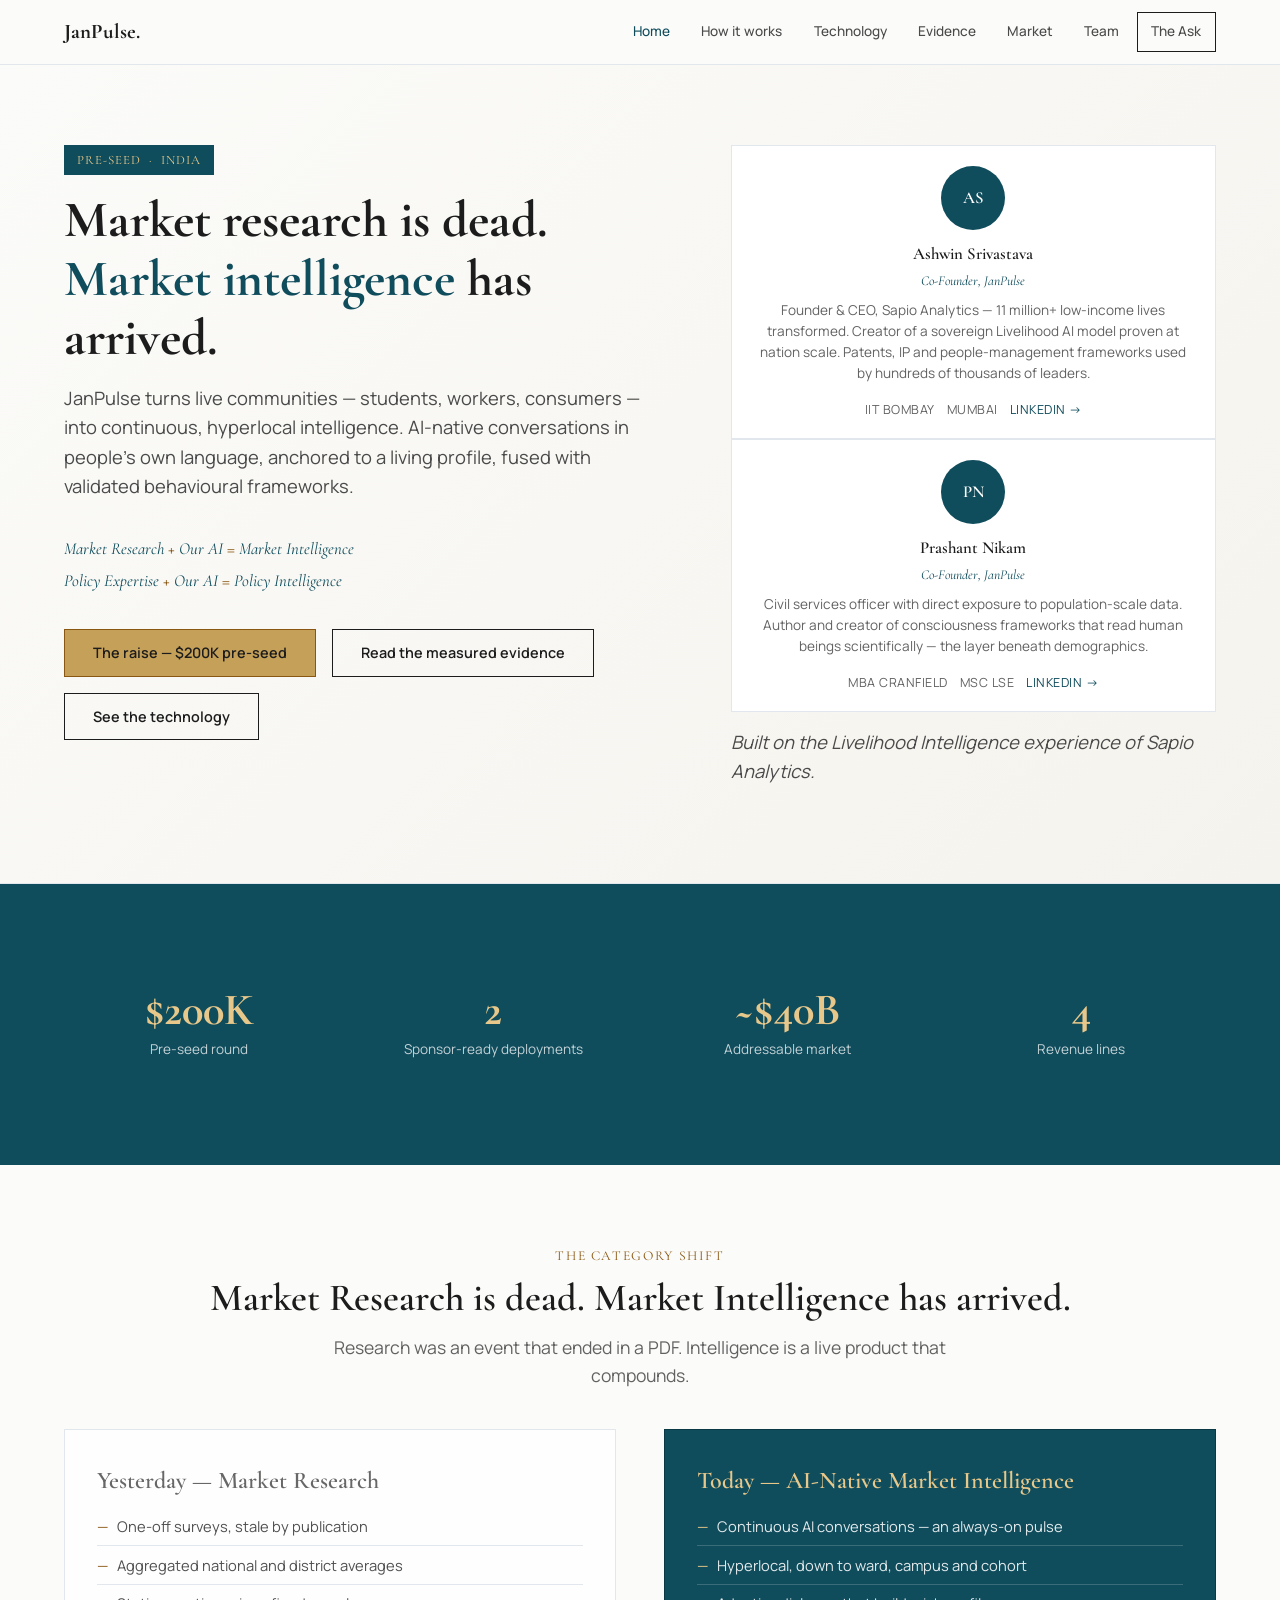
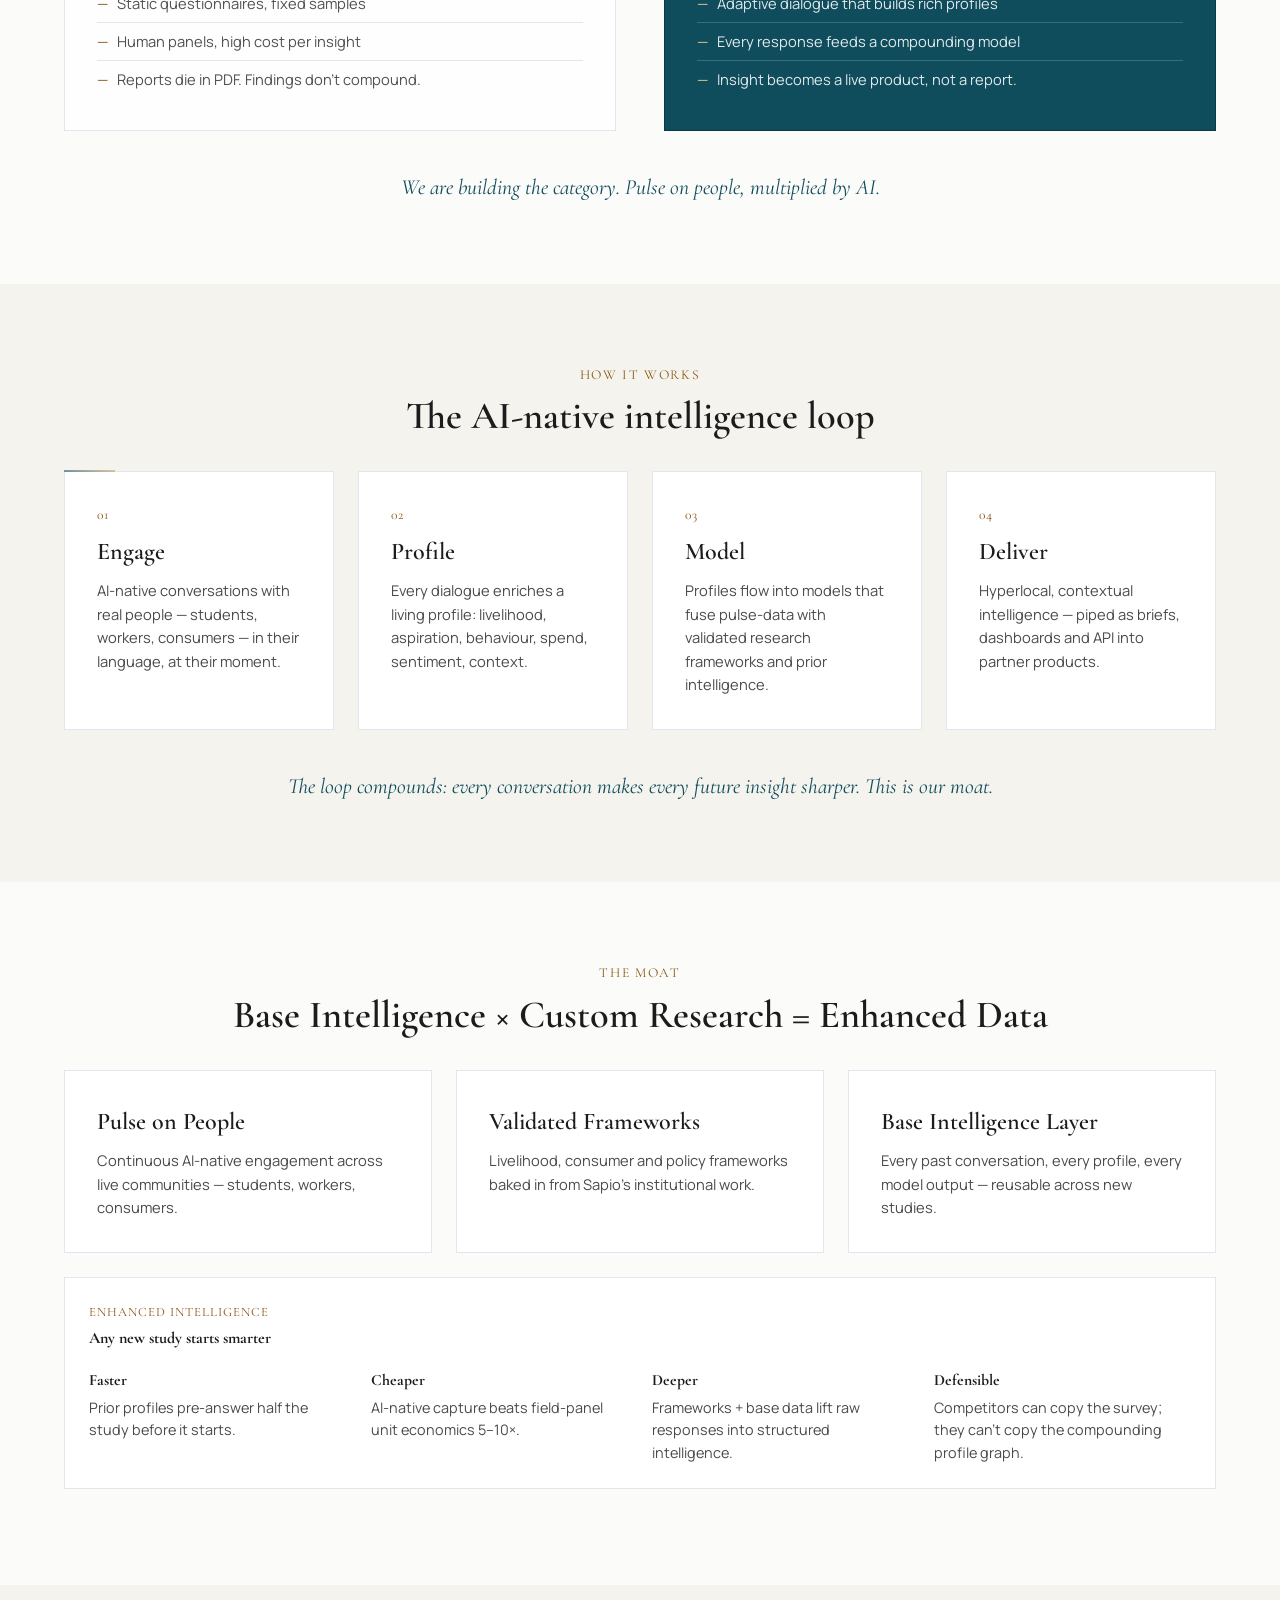
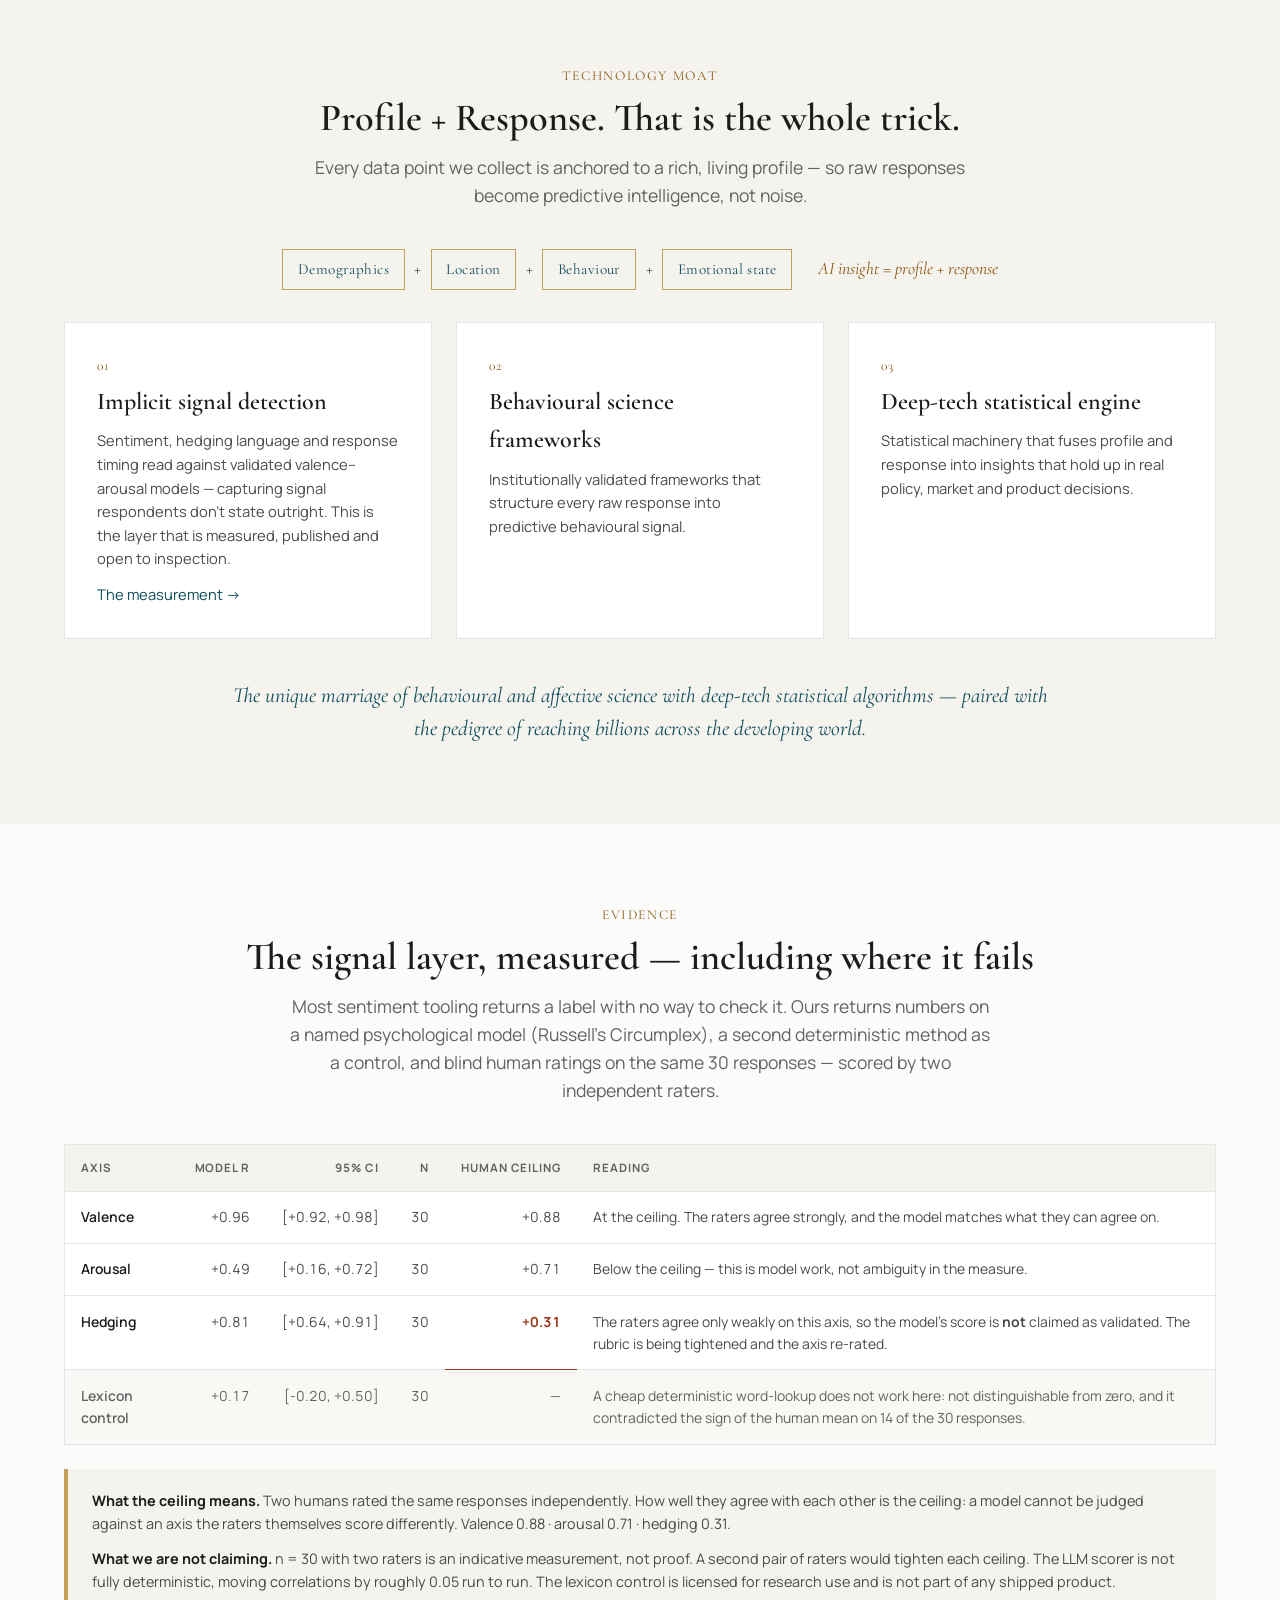
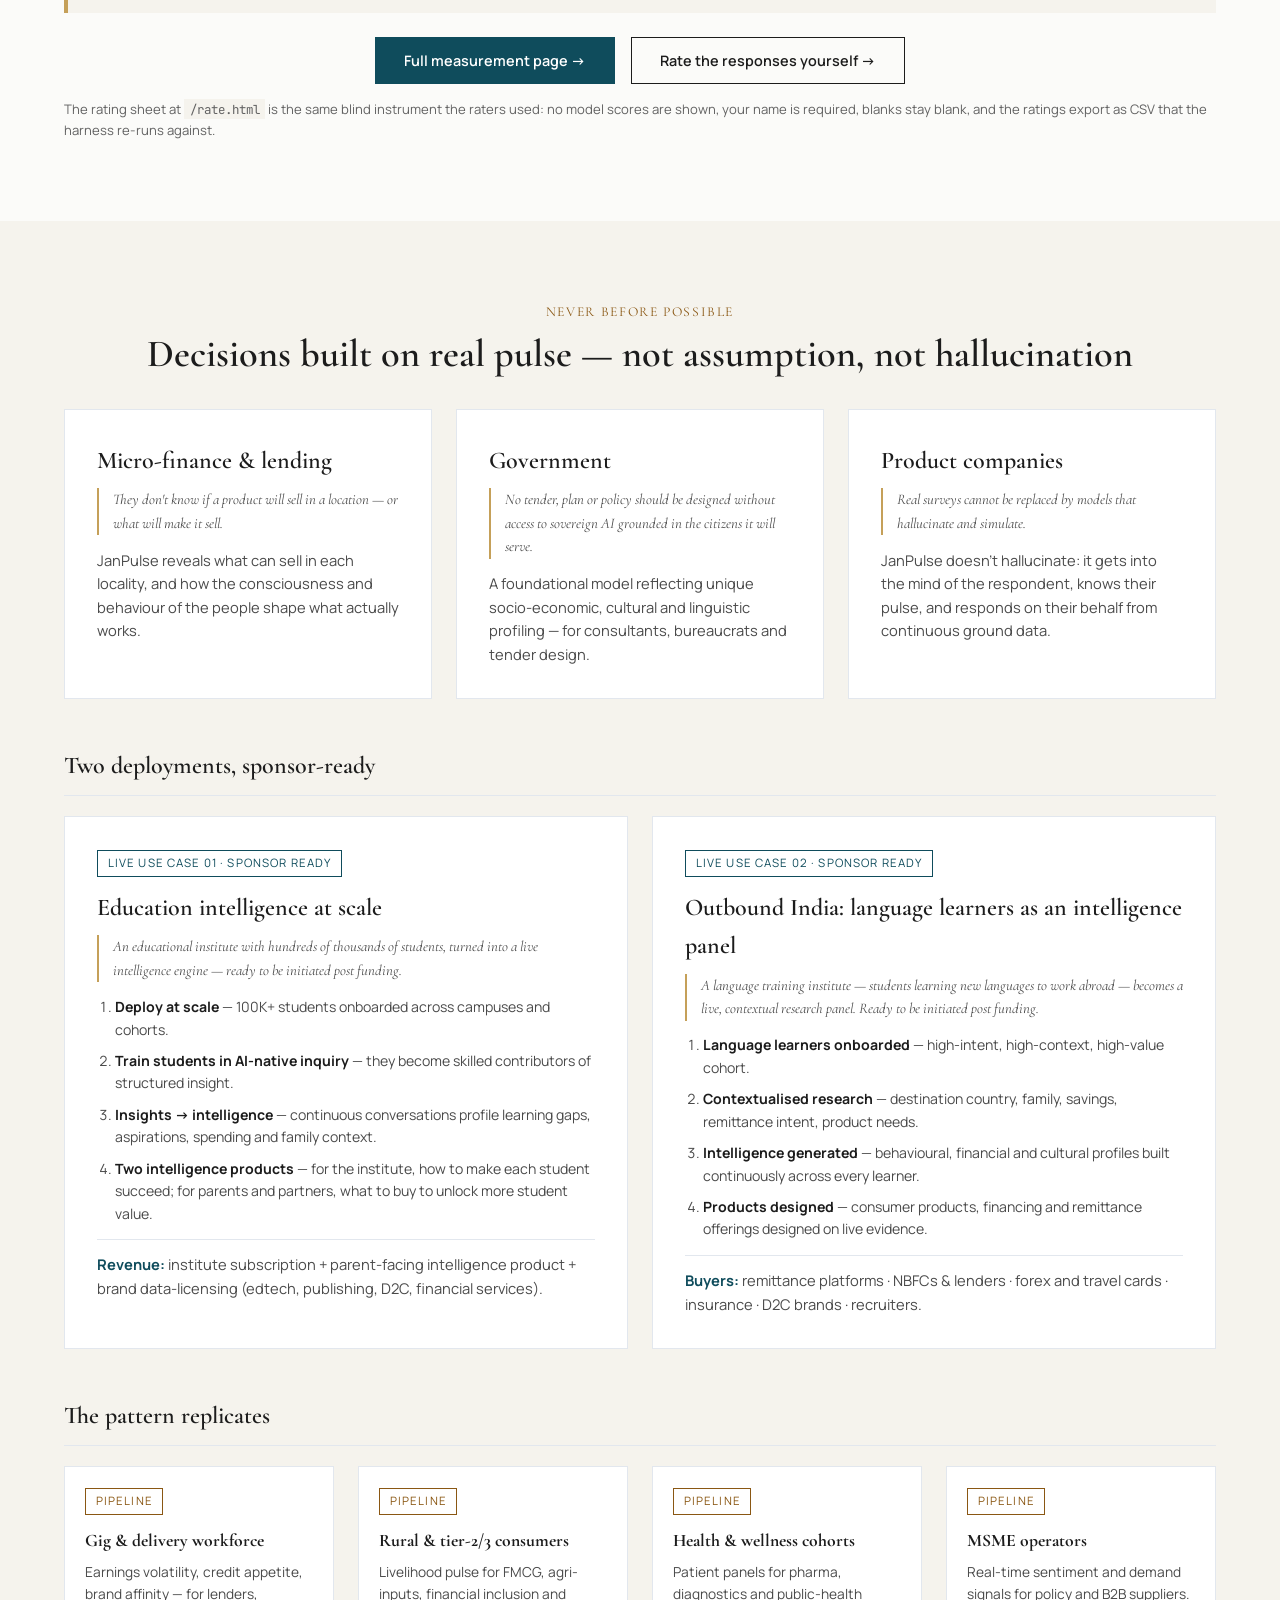
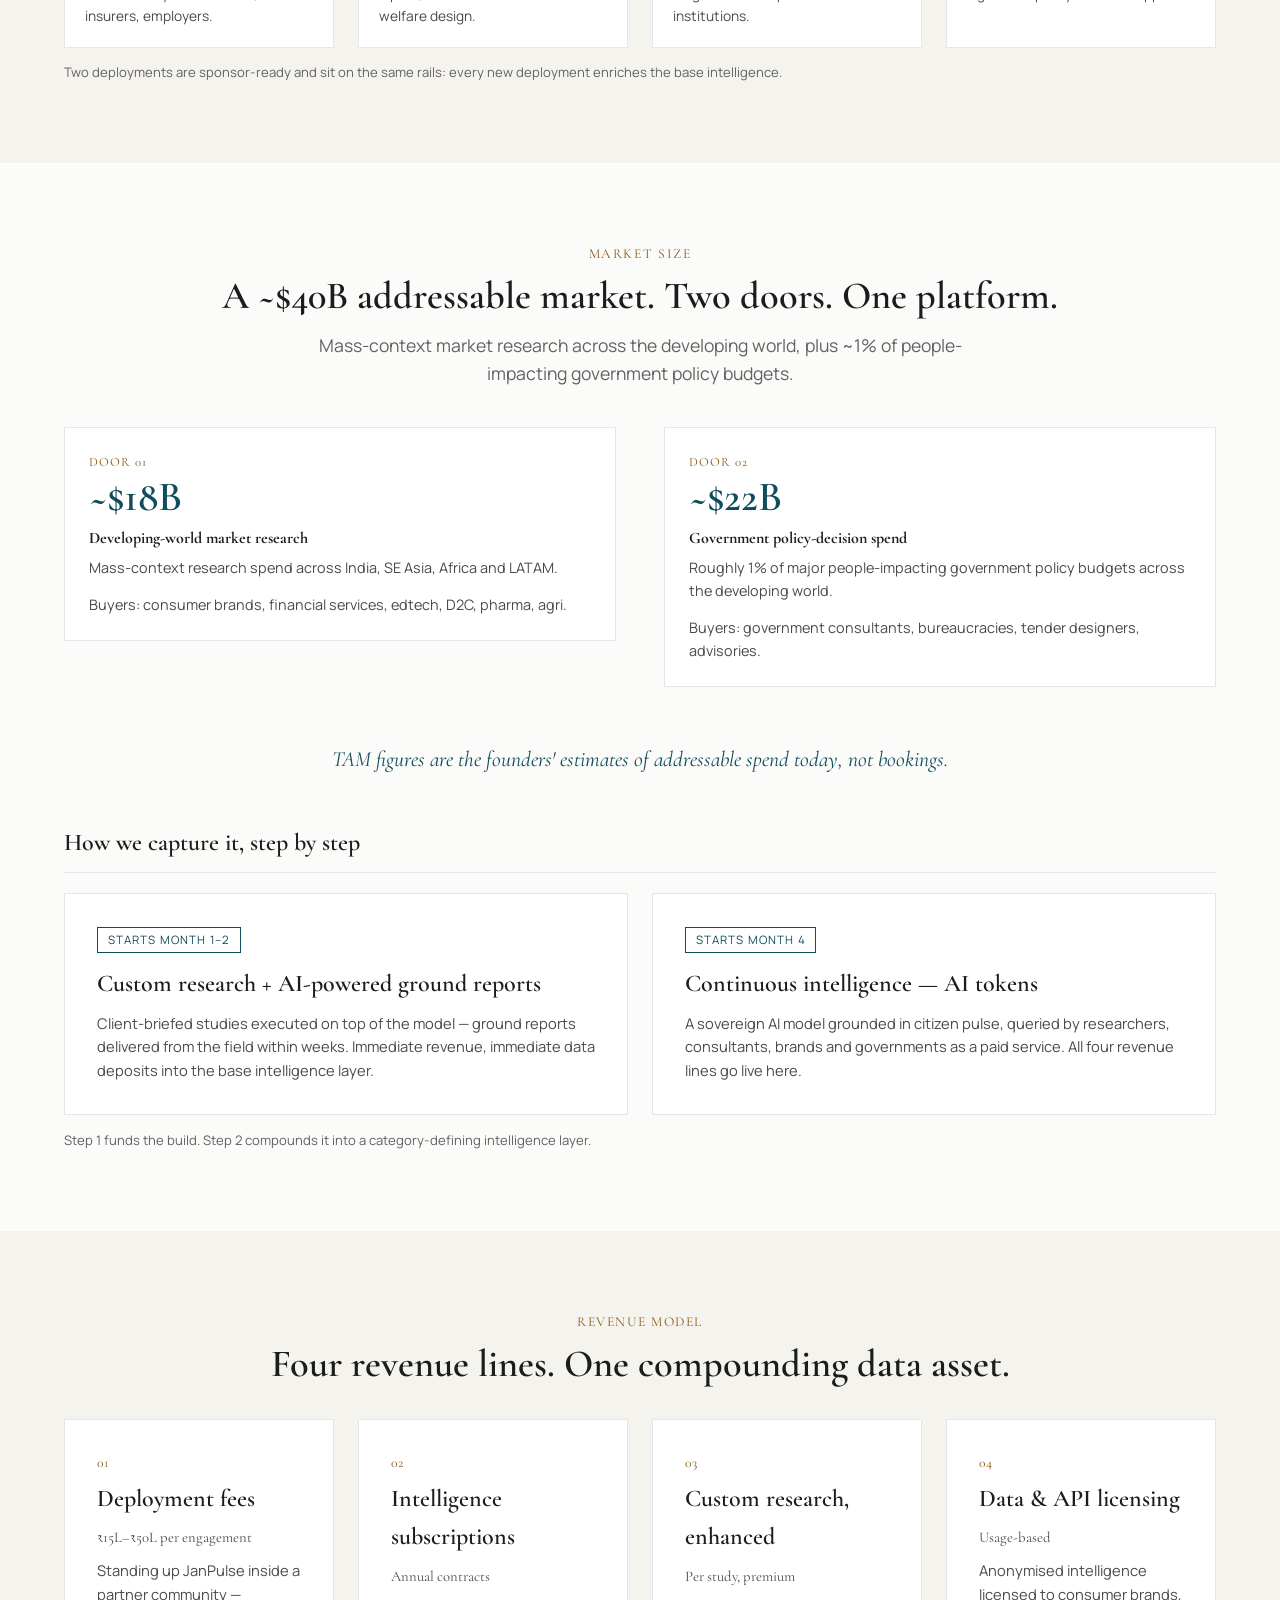
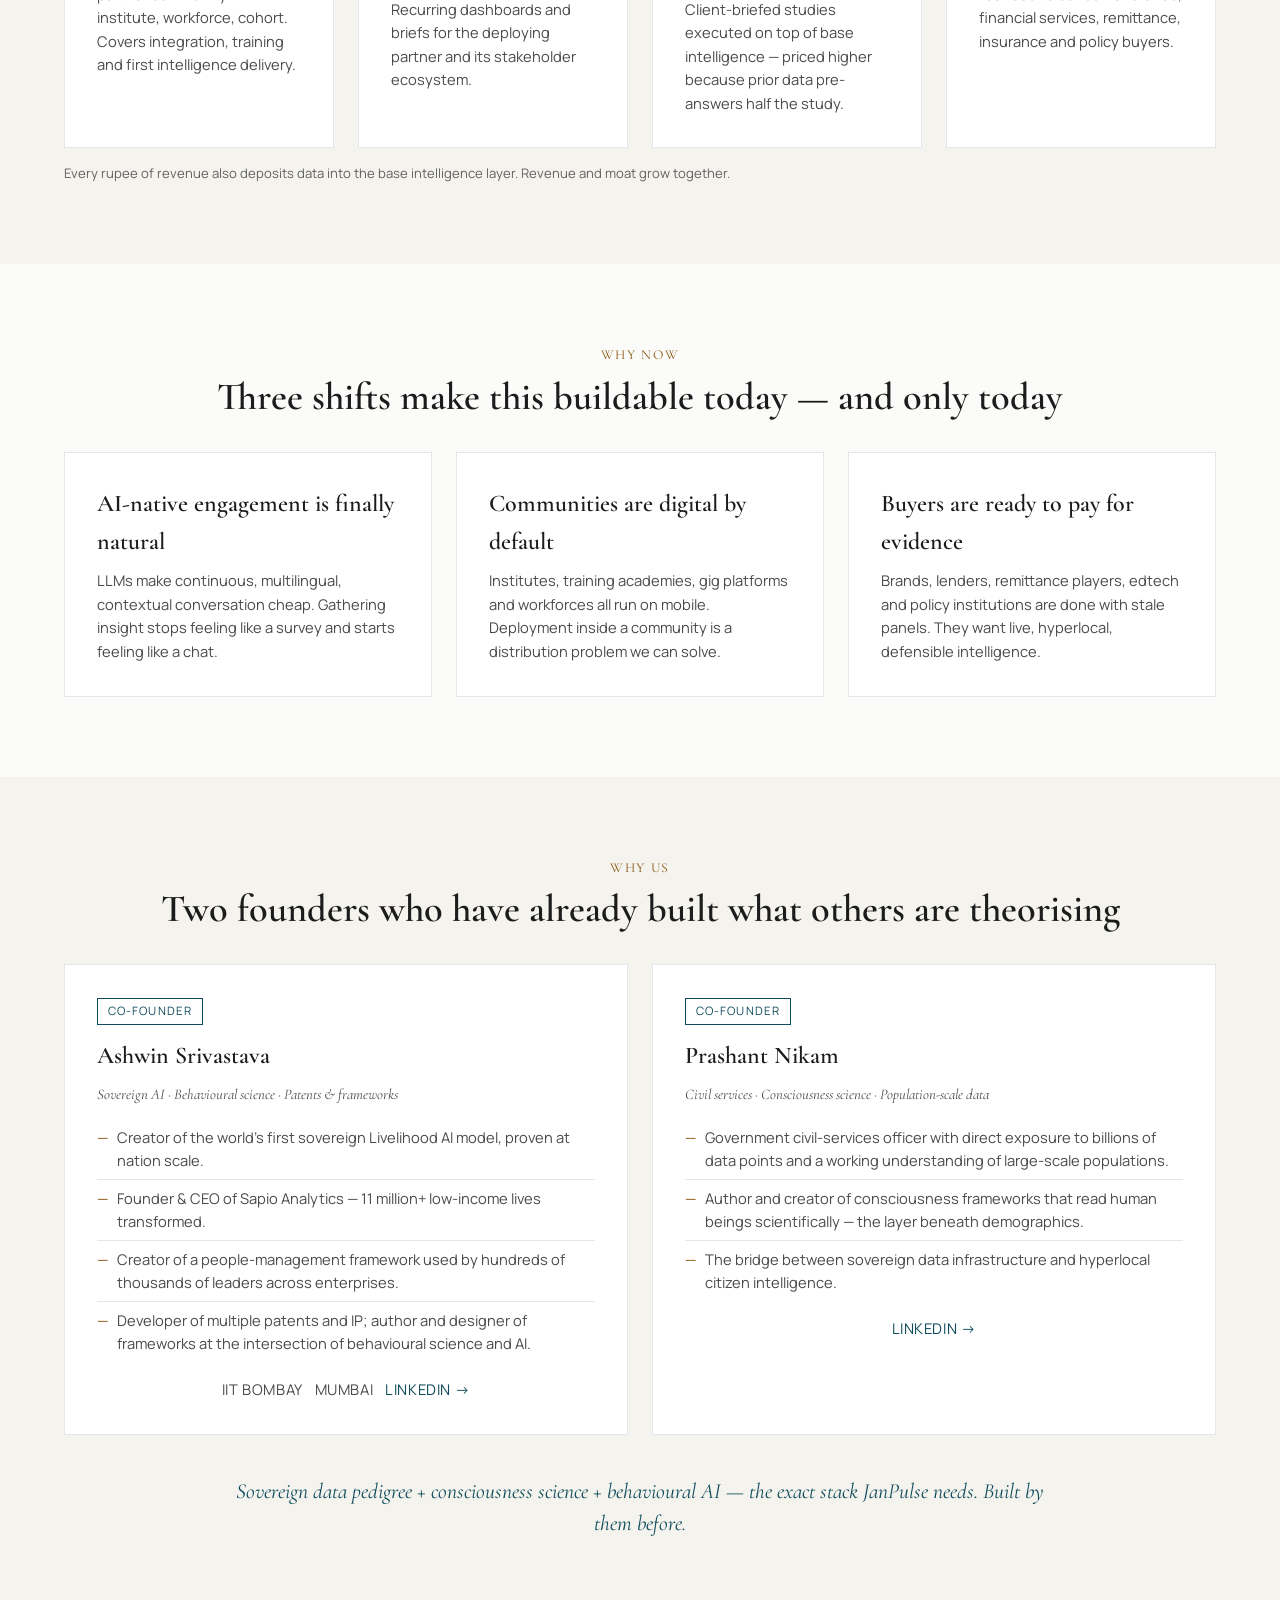
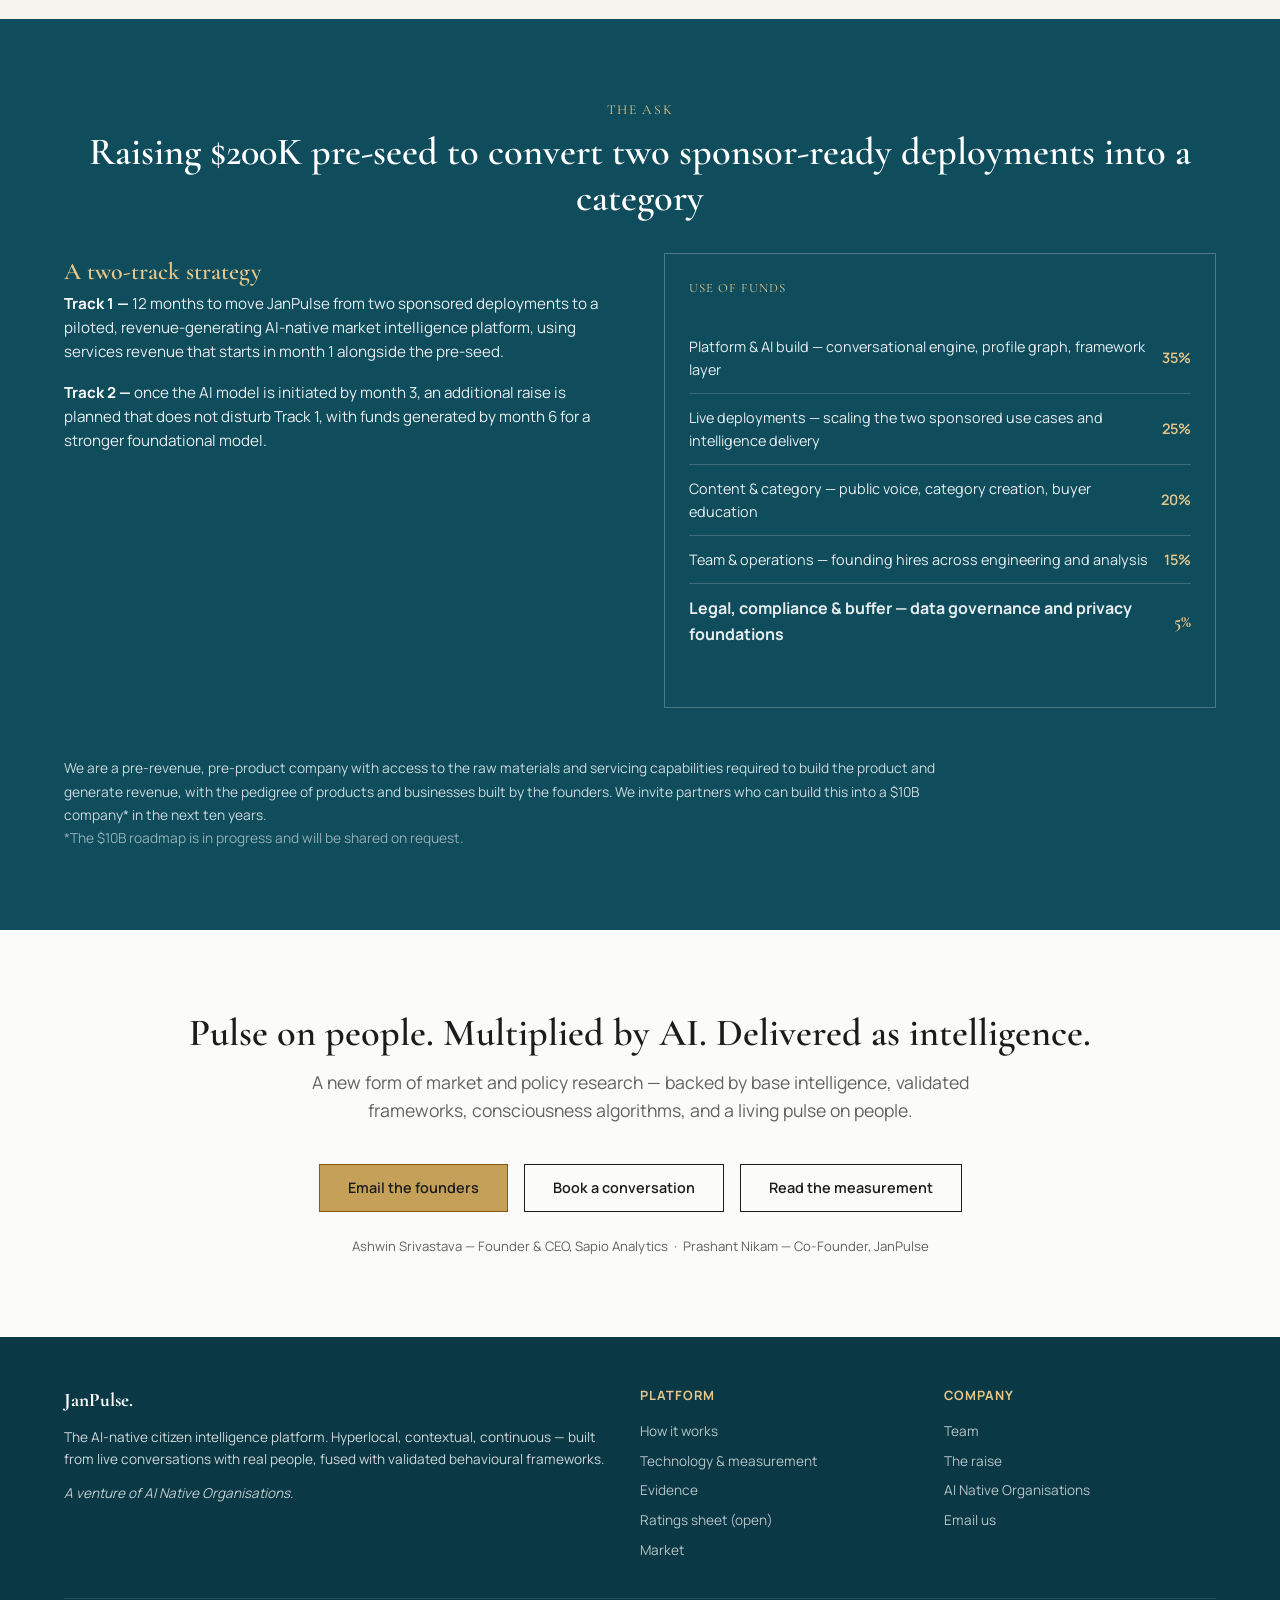
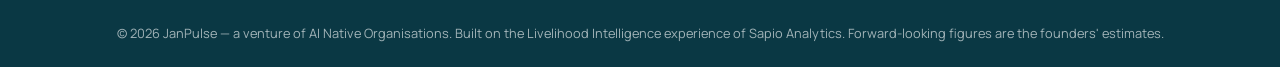
==== index.html @ 0ae8e2f3 "Investor-ready pass: motion layer, emoji removed, single primary CTA Lenis + GSAP/ScrollTrigger vend" ====
<!DOCTYPE html>
<html lang="en">
<head>
  <meta charset="UTF-8">
  <meta name="viewport" content="width=device-width, initial-scale=1.0">
  <title>JanPulse — The AI-Native Citizen Intelligence Platform</title>
  <link rel="stylesheet" href="styles.css">
  <link rel="stylesheet" href="janpulse.css">
  <meta name="description" content="JanPulse is the AI-native citizen intelligence platform: continuous, hyperlocal, contextual intelligence built from live conversations with real people — students, workers, consumers — in their language, fused with validated behavioural frameworks. Pre-seed, India.">
  <meta property="og:title" content="JanPulse — The AI-Native Citizen Intelligence Platform">
  <meta property="og:description" content="Market Research + Our AI = Market Intelligence. Policy Expertise + Our AI = Policy Intelligence. Hyperlocal. Contextual. Continuous.">
  <meta property="og:type" content="website">
</head>
<body>

<!-- Navigation -->
<nav class="site-nav">
  <div class="nav-inner">
    <a class='nav-logo' href='/'>JanPulse.</a>
    <button class="nav-toggle" onclick="toggleNav()" aria-label="Toggle navigation">
      <span></span><span></span><span></span>
    </button>
    <div class="nav-links" id="navLinks">
      <a class='active' href='/'>Home</a>
      <a href="#how">How it works</a>
      <a href="#technology">Technology</a>
      <a href="#evidence">Evidence</a>
      <a href="#market">Market</a>
      <a href="#team">Team</a>
      <a href="#ask" class="btn btn-outline btn-sm">The Ask</a>
    </div>
  </div>
</nav>

<!-- Hero -->
<section class="hero">
  <div class="container">
    <div class="hero-grid">
      <div>
        <div class="badge">Pre-seed &nbsp;·&nbsp; India</div>
        <h1>Market research is dead. <span class="highlight">Market intelligence</span> has arrived.</h1>
        <p>JanPulse turns live communities &mdash; students, workers, consumers &mdash; into continuous,
          hyperlocal intelligence. AI-native conversations in people's own language, anchored to a living
          profile, fused with validated behavioural frameworks.</p>
        <p class="hero-equations">Market Research <b>+</b> Our AI <b>=</b> Market Intelligence<br>
          Policy Expertise <b>+</b> Our AI <b>=</b> Policy Intelligence</p>
        <div class="hero-actions">
          <a href="#ask" class="btn btn-gold">The raise &mdash; $200K pre-seed</a>
          <a href="#evidence" class="btn btn-outline">Read the measured evidence</a>
          <a href="/technology.html" class="btn btn-outline">See the technology</a>
        </div>
      </div>
      <div>
        <h2 class="sr-only">Founders</h2>
        <div class="researcher-card">
          <div class="avatar">AS</div>
          <h3>Ashwin Srivastava</h3>
          <div class="institution">Co-Founder, JanPulse</div>
          <div class="title">Founder &amp; CEO, Sapio Analytics &mdash; 11 million+ low-income lives transformed.
            Creator of a sovereign Livelihood AI model proven at nation scale. Patents, IP and
            people-management frameworks used by hundreds of thousands of leaders.</div>
          <div class="mini-links">
            <span>IIT Bombay</span><span>Mumbai</span>
            <a href="https://www.linkedin.com/in/ashwinsrivastava/" target="_blank" rel="noopener">LinkedIn &rarr;</a>
          </div>
        </div>
        <div class="researcher-card" style="margin-top:1rem;">
          <div class="avatar">PN</div>
          <h3>Prashant Nikam</h3>
          <div class="institution">Co-Founder, JanPulse</div>
          <div class="title">Civil services officer with direct exposure to population-scale data.
            Author and creator of consciousness frameworks that read human beings scientifically &mdash;
            the layer beneath demographics.</div>
          <div class="mini-links">
            <span>MBA Cranfield</span><span>MSc LSE</span>
            <a href="https://www.linkedin.com/in/prashant-nikam-new/" target="_blank" rel="noopener">LinkedIn &rarr;</a>
          </div>
        </div>
        <p class="provenance">Built on the Livelihood Intelligence experience of Sapio Analytics.</p>
      </div>
    </div>
  </div>
</section>

<!-- Stats -->
<section class="section section-dark text-center">
  <div class="container">
    <div class="stats-row">
      <div class="stat-card">
        <div class="num">$200K</div>
        <div class="label">Pre-seed round</div>
      </div>
      <div class="stat-card">
        <div class="num">2</div>
        <div class="label">Sponsor-ready deployments</div>
      </div>
      <div class="stat-card">
        <div class="num">~$40B</div>
        <div class="label">Addressable market</div>
      </div>
      <div class="stat-card">
        <div class="num">4</div>
        <div class="label">Revenue lines</div>
      </div>
    </div>
  </div>
</section>

<!-- Category shift -->
<section class="section" id="shift">
  <div class="container">
    <span class="eyebrow text-center">The category shift</span>
    <h2 class="section-title text-center">Market Research is dead. Market Intelligence has arrived.</h2>
    <p class="section-subtitle text-center" style="margin-left:auto;margin-right:auto;">
      Research was an event that ended in a PDF. Intelligence is a live product that compounds.
    </p>

    <div class="cols-2">
      <div class="card card-muted">
        <h3>Yesterday &mdash; Market Research</h3>
        <ul class="plain-list">
          <li>One-off surveys, stale by publication</li>
          <li>Aggregated national and district averages</li>
          <li>Static questionnaires, fixed samples</li>
          <li>Human panels, high cost per insight</li>
          <li>Reports die in PDF. Findings don't compound.</li>
        </ul>
      </div>
      <div class="card card-dark">
        <h3>Today &mdash; AI-Native Market Intelligence</h3>
        <ul class="plain-list">
          <li>Continuous AI conversations &mdash; an always-on pulse</li>
          <li>Hyperlocal, down to ward, campus and cohort</li>
          <li>Adaptive dialogue that builds rich profiles</li>
          <li>Every response feeds a compounding model</li>
          <li>Insight becomes a live product, not a report.</li>
        </ul>
      </div>
    </div>
    <p class="pull-quote">We are building the category. Pulse on people, multiplied by AI.</p>
  </div>
</section>

<!-- How it works -->
<section class="section section-cream" id="how">
  <div class="container">
    <span class="eyebrow text-center">How it works</span>
    <h2 class="section-title text-center">The AI-native intelligence loop</h2>
    <div class="card-grid card-grid-4" style="margin-top:2rem;">
      <div class="card">
        <div class="step-num">01</div>
        <h3>Engage</h3>
        <p>AI-native conversations with real people &mdash; students, workers, consumers &mdash; in their
          language, at their moment.</p>
      </div>
      <div class="card">
        <div class="step-num">02</div>
        <h3>Profile</h3>
        <p>Every dialogue enriches a living profile: livelihood, aspiration, behaviour, spend, sentiment,
          context.</p>
      </div>
      <div class="card">
        <div class="step-num">03</div>
        <h3>Model</h3>
        <p>Profiles flow into models that fuse pulse-data with validated research frameworks and prior
          intelligence.</p>
      </div>
      <div class="card">
        <div class="step-num">04</div>
        <h3>Deliver</h3>
        <p>Hyperlocal, contextual intelligence &mdash; piped as briefs, dashboards and API into partner
          products.</p>
      </div>
    </div>
    <p class="pull-quote">The loop compounds: every conversation makes every future insight sharper. This is our moat.</p>
  </div>
</section>

<!-- Moat -->
<section class="section" id="moat">
  <div class="container">
    <span class="eyebrow text-center">The moat</span>
    <h2 class="section-title text-center">Base Intelligence &times; Custom Research = Enhanced Data</h2>
    <div class="card-grid card-grid-3" style="margin-top:2rem;">
      <div class="card">
        <h3>Pulse on People</h3>
        <p>Continuous AI-native engagement across live communities &mdash; students, workers, consumers.</p>
      </div>
      <div class="card">
        <h3>Validated Frameworks</h3>
        <p>Livelihood, consumer and policy frameworks baked in from Sapio's institutional work.</p>
      </div>
      <div class="card">
        <h3>Base Intelligence Layer</h3>
        <p>Every past conversation, every profile, every model output &mdash; reusable across new studies.</p>
      </div>
    </div>

    <div class="phase-card" style="margin-top:1.5rem;">
      <div class="phase-label">Enhanced intelligence</div>
      <h4>Any new study starts smarter</h4>
      <div class="card-grid card-grid-4" style="margin-top:1rem;">
        <div><h4 class="tiny-head">Faster</h4><p class="tiny">Prior profiles pre-answer half the study before it starts.</p></div>
        <div><h4 class="tiny-head">Cheaper</h4><p class="tiny">AI-native capture beats field-panel unit economics 5&ndash;10&times;.</p></div>
        <div><h4 class="tiny-head">Deeper</h4><p class="tiny">Frameworks + base data lift raw responses into structured intelligence.</p></div>
        <div><h4 class="tiny-head">Defensible</h4><p class="tiny">Competitors can copy the survey; they can't copy the compounding profile graph.</p></div>
      </div>
    </div>
  </div>
</section>

<!-- Technology -->
<section class="section section-cream" id="technology">
  <div class="container">
    <span class="eyebrow text-center">Technology moat</span>
    <h2 class="section-title text-center">Profile + Response. That is the whole trick.</h2>
    <p class="section-subtitle text-center" style="margin-left:auto;margin-right:auto;">
      Every data point we collect is anchored to a rich, living profile &mdash; so raw responses become
      predictive intelligence, not noise.
    </p>

    <div class="formula">
      <span class="formula-chip">Demographics</span>+
      <span class="formula-chip">Location</span>+
      <span class="formula-chip">Behaviour</span>+
      <span class="formula-chip">Emotional state</span>
      <span class="formula-eq">AI insight = profile + response</span>
    </div>

    <div class="card-grid card-grid-3" style="margin-top:2rem;">
      <div class="card">
        <div class="step-num">01</div>
        <h3>Implicit signal detection</h3>
        <p>Sentiment, hedging language and response timing read against validated valence&ndash;arousal
          models &mdash; capturing signal respondents don't state outright. This is the layer that is
          measured, published and open to inspection.</p>
        <p style="margin-top:0.75rem;"><a href="/technology.html">The measurement &rarr;</a></p>
      </div>
      <div class="card">
        <div class="step-num">02</div>
        <h3>Behavioural science frameworks</h3>
        <p>Institutionally validated frameworks that structure every raw response into predictive
          behavioural signal.</p>
      </div>
      <div class="card">
        <div class="step-num">03</div>
        <h3>Deep-tech statistical engine</h3>
        <p>Statistical machinery that fuses profile and response into insights that hold up in real
          policy, market and product decisions.</p>
      </div>
    </div>

    <p class="pull-quote">The unique marriage of behavioural and affective science with deep-tech
      statistical algorithms &mdash; paired with the pedigree of reaching billions across the developing world.</p>
  </div>
</section>

<!-- Evidence -->
<section class="section" id="evidence">
  <div class="container">
    <span class="eyebrow text-center">Evidence</span>
    <h2 class="section-title text-center">The signal layer, measured &mdash; including where it fails</h2>
    <p class="section-subtitle text-center" style="margin-left:auto;margin-right:auto;">
      Most sentiment tooling returns a label with no way to check it. Ours returns numbers on a named
      psychological model (Russell's Circumplex), a second deterministic method as a control, and blind
      human ratings on the same 30 responses &mdash; scored by two independent raters.
    </p>

    <table class="evidence-table">
      <thead>
        <tr>
          <th>Axis</th>
          <th class="n">Model r</th>
          <th class="n">95% CI</th>
          <th class="n">n</th>
          <th class="n">Human ceiling</th>
          <th>Reading</th>
        </tr>
      </thead>
      <tbody>
        <tr>
          <td class="strong">Valence</td>
          <td class="n">+0.96</td>
          <td class="n">[+0.92, +0.98]</td>
          <td class="n">30</td>
          <td class="n">+0.88</td>
          <td>At the ceiling. The raters agree strongly, and the model matches what they can agree on.</td>
        </tr>
        <tr>
          <td class="strong">Arousal</td>
          <td class="n">+0.49</td>
          <td class="n">[+0.16, +0.72]</td>
          <td class="n">30</td>
          <td class="n">+0.71</td>
          <td>Below the ceiling &mdash; this is model work, not ambiguity in the measure.</td>
        </tr>
        <tr>
          <td class="strong">Hedging</td>
          <td class="n">+0.81</td>
          <td class="n">[+0.64, +0.91]</td>
          <td class="n">30</td>
          <td class="n warn">+0.31</td>
          <td>The raters agree only weakly on this axis, so the model's score is <b>not</b> claimed as
            validated. The rubric is being tightened and the axis re-rated.</td>
        </tr>
        <tr class="control">
          <td class="strong">Lexicon control</td>
          <td class="n">+0.17</td>
          <td class="n">[-0.20, +0.50]</td>
          <td class="n">30</td>
          <td class="n">&mdash;</td>
          <td>A cheap deterministic word-lookup does not work here: not distinguishable from zero, and it
            contradicted the sign of the human mean on 14 of the 30 responses.</td>
        </tr>
      </tbody>
    </table>

    <div class="note">
      <p><b>What the ceiling means.</b> Two humans rated the same responses independently. How well they
        agree with each other is the ceiling: a model cannot be judged against an axis the raters
        themselves score differently. Valence 0.88 &middot; arousal 0.71 &middot; hedging 0.31.</p>
      <p><b>What we are not claiming.</b> n = 30 with two raters is an indicative measurement, not proof.
        A second pair of raters would tighten each ceiling. The LLM scorer is not fully deterministic,
        moving correlations by roughly 0.05 run to run. The lexicon control is licensed for research use
        and is not part of any shipped product.</p>
    </div>

    <div class="flex-center" style="margin-top:1.5rem;">
      <a href="/technology.html" class="btn btn-teal">Full measurement page &rarr;</a>
      <a href="/rate.html" class="btn btn-outline">Rate the responses yourself &rarr;</a>
    </div>
    <p class="caption">The rating sheet at <code>/rate.html</code> is the same blind instrument the raters
      used: no model scores are shown, your name is required, blanks stay blank, and the ratings export as
      CSV that the harness re-runs against.</p>
  </div>
</section>

<!-- Use cases -->
<section class="section section-cream" id="usecases">
  <div class="container">
    <span class="eyebrow text-center">Never before possible</span>
    <h2 class="section-title text-center">Decisions built on real pulse &mdash; not assumption, not hallucination</h2>

    <div class="card-grid card-grid-3" style="margin-top:2rem;">
      <div class="card">
        <h3>Micro-finance &amp; lending</h3>
        <p class="pain">They don't know if a product will sell in a location &mdash; or what will make it sell.</p>
        <p>JanPulse reveals what can sell in each locality, and how the consciousness and behaviour of the
          people shape what actually works.</p>
      </div>
      <div class="card">
        <h3>Government</h3>
        <p class="pain">No tender, plan or policy should be designed without access to sovereign AI grounded
          in the citizens it will serve.</p>
        <p>A foundational model reflecting unique socio-economic, cultural and linguistic profiling &mdash;
          for consultants, bureaucrats and tender design.</p>
      </div>
      <div class="card">
        <h3>Product companies</h3>
        <p class="pain">Real surveys cannot be replaced by models that hallucinate and simulate.</p>
        <p>JanPulse doesn't hallucinate: it gets into the mind of the respondent, knows their pulse, and
          responds on their behalf from continuous ground data.</p>
      </div>
    </div>

    <h3 class="sub-head">Two deployments, sponsor-ready</h3>
    <div class="card-grid card-grid-2">
      <div class="card">
        <span class="pill">Live use case 01 &middot; sponsor ready</span>
        <h3>Education intelligence at scale</h3>
        <p class="pain">An educational institute with hundreds of thousands of students, turned into a live
          intelligence engine &mdash; ready to be initiated post funding.</p>
        <ol class="steps-list">
          <li><b>Deploy at scale</b> &mdash; 100K+ students onboarded across campuses and cohorts.</li>
          <li><b>Train students in AI-native inquiry</b> &mdash; they become skilled contributors of structured insight.</li>
          <li><b>Insights &rarr; intelligence</b> &mdash; continuous conversations profile learning gaps,
            aspirations, spending and family context.</li>
          <li><b>Two intelligence products</b> &mdash; for the institute, how to make each student succeed;
            for parents and partners, what to buy to unlock more student value.</li>
        </ol>
        <p class="revenue"><b>Revenue:</b> institute subscription + parent-facing intelligence product +
          brand data-licensing (edtech, publishing, D2C, financial services).</p>
      </div>
      <div class="card">
        <span class="pill">Live use case 02 &middot; sponsor ready</span>
        <h3>Outbound India: language learners as an intelligence panel</h3>
        <p class="pain">A language training institute &mdash; students learning new languages to work
          abroad &mdash; becomes a live, contextual research panel. Ready to be initiated post funding.</p>
        <ol class="steps-list">
          <li><b>Language learners onboarded</b> &mdash; high-intent, high-context, high-value cohort.</li>
          <li><b>Contextualised research</b> &mdash; destination country, family, savings, remittance
            intent, product needs.</li>
          <li><b>Intelligence generated</b> &mdash; behavioural, financial and cultural profiles built
            continuously across every learner.</li>
          <li><b>Products designed</b> &mdash; consumer products, financing and remittance offerings
            designed on live evidence.</li>
        </ol>
        <p class="revenue"><b>Buyers:</b> remittance platforms &middot; NBFCs &amp; lenders &middot; forex
          and travel cards &middot; insurance &middot; D2C brands &middot; recruiters.</p>
      </div>
    </div>

    <h3 class="sub-head">The pattern replicates</h3>
    <div class="card-grid card-grid-4">
      <div class="card card-quiet">
        <span class="pill pill-warn">Pipeline</span>
        <h4>Gig &amp; delivery workforce</h4>
        <p>Earnings volatility, credit appetite, brand affinity &mdash; for lenders, insurers, employers.</p>
      </div>
      <div class="card card-quiet">
        <span class="pill pill-warn">Pipeline</span>
        <h4>Rural &amp; tier-2/3 consumers</h4>
        <p>Livelihood pulse for FMCG, agri-inputs, financial inclusion and welfare design.</p>
      </div>
      <div class="card card-quiet">
        <span class="pill pill-warn">Pipeline</span>
        <h4>Health &amp; wellness cohorts</h4>
        <p>Patient panels for pharma, diagnostics and public-health institutions.</p>
      </div>
      <div class="card card-quiet">
        <span class="pill pill-warn">Pipeline</span>
        <h4>MSME operators</h4>
        <p>Real-time sentiment and demand signals for policy and B2B suppliers.</p>
      </div>
    </div>
    <p class="caption">Two deployments are sponsor-ready and sit on the same rails: every new deployment
      enriches the base intelligence.</p>
  </div>
</section>

<!-- Market -->
<section class="section" id="market">
  <div class="container">
    <span class="eyebrow text-center">Market size</span>
    <h2 class="section-title text-center">A ~$40B addressable market. Two doors. One platform.</h2>
    <p class="section-subtitle text-center" style="margin-left:auto;margin-right:auto;">
      Mass-context market research across the developing world, plus ~1% of people-impacting government
      policy budgets.
    </p>

    <div class="cols-2">
      <div class="phase-card">
        <div class="phase-label">Door 01</div>
        <h3 class="market-num">~$18B</h3>
        <h4>Developing-world market research</h4>
        <p>Mass-context research spend across India, SE Asia, Africa and LATAM.</p>
        <p class="caption">Buyers: consumer brands, financial services, edtech, D2C, pharma, agri.</p>
      </div>
      <div class="phase-card">
        <div class="phase-label">Door 02</div>
        <h3 class="market-num">~$22B</h3>
        <h4>Government policy-decision spend</h4>
        <p>Roughly 1% of major people-impacting government policy budgets across the developing world.</p>
        <p class="caption">Buyers: government consultants, bureaucracies, tender designers, advisories.</p>
      </div>
    </div>
    <p class="pull-quote">TAM figures are the founders' estimates of addressable spend today, not bookings.</p>

    <h3 class="sub-head">How we capture it, step by step</h3>
    <div class="card-grid card-grid-2">
      <div class="card">
        <span class="pill">Starts month 1&ndash;2</span>
        <h3>Custom research + AI-powered ground reports</h3>
        <p>Client-briefed studies executed on top of the model &mdash; ground reports delivered from the
          field within weeks. Immediate revenue, immediate data deposits into the base intelligence layer.</p>
      </div>
      <div class="card">
        <span class="pill">Starts month 4</span>
        <h3>Continuous intelligence &mdash; AI tokens</h3>
        <p>A sovereign AI model grounded in citizen pulse, queried by researchers, consultants, brands and
          governments as a paid service. All four revenue lines go live here.</p>
      </div>
    </div>
    <p class="caption">Step 1 funds the build. Step 2 compounds it into a category-defining intelligence layer.</p>
  </div>
</section>

<!-- Revenue -->
<section class="section section-cream" id="revenue">
  <div class="container">
    <span class="eyebrow text-center">Revenue model</span>
    <h2 class="section-title text-center">Four revenue lines. One compounding data asset.</h2>
    <div class="card-grid card-grid-4" style="margin-top:2rem;">
      <div class="card">
        <div class="step-num">01</div>
        <h3>Deployment fees</h3>
        <p class="price">&#8377;15L&ndash;&#8377;50L per engagement</p>
        <p>Standing up JanPulse inside a partner community &mdash; institute, workforce, cohort. Covers
          integration, training and first intelligence delivery.</p>
      </div>
      <div class="card">
        <div class="step-num">02</div>
        <h3>Intelligence subscriptions</h3>
        <p class="price">Annual contracts</p>
        <p>Recurring dashboards and briefs for the deploying partner and its stakeholder ecosystem.</p>
      </div>
      <div class="card">
        <div class="step-num">03</div>
        <h3>Custom research, enhanced</h3>
        <p class="price">Per study, premium</p>
        <p>Client-briefed studies executed on top of base intelligence &mdash; priced higher because prior
          data pre-answers half the study.</p>
      </div>
      <div class="card">
        <div class="step-num">04</div>
        <h3>Data &amp; API licensing</h3>
        <p class="price">Usage-based</p>
        <p>Anonymised intelligence licensed to consumer brands, financial services, remittance, insurance
          and policy buyers.</p>
      </div>
    </div>
    <p class="caption">Every rupee of revenue also deposits data into the base intelligence layer. Revenue
      and moat grow together.</p>
  </div>
</section>

<!-- Why now -->
<section class="section" id="why-now">
  <div class="container">
    <span class="eyebrow text-center">Why now</span>
    <h2 class="section-title text-center">Three shifts make this buildable today &mdash; and only today</h2>
    <div class="card-grid card-grid-3" style="margin-top:2rem;">
      <div class="card">
        <h3>AI-native engagement is finally natural</h3>
        <p>LLMs make continuous, multilingual, contextual conversation cheap. Gathering insight stops
          feeling like a survey and starts feeling like a chat.</p>
      </div>
      <div class="card">
        <h3>Communities are digital by default</h3>
        <p>Institutes, training academies, gig platforms and workforces all run on mobile. Deployment
          inside a community is a distribution problem we can solve.</p>
      </div>
      <div class="card">
        <h3>Buyers are ready to pay for evidence</h3>
        <p>Brands, lenders, remittance players, edtech and policy institutions are done with stale panels.
          They want live, hyperlocal, defensible intelligence.</p>
      </div>
    </div>
  </div>
</section>

<!-- Team -->
<section class="section section-cream" id="team">
  <div class="container">
    <span class="eyebrow text-center">Why us</span>
    <h2 class="section-title text-center">Two founders who have already built what others are theorising</h2>

    <div class="card-grid card-grid-2" style="margin-top:2rem;">
      <div class="card">
        <span class="pill">Co-founder</span>
        <h3>Ashwin Srivastava</h3>
        <p class="role">Sovereign AI &middot; Behavioural science &middot; Patents &amp; frameworks</p>
        <ul class="plain-list">
          <li>Creator of the world's first sovereign Livelihood AI model, proven at nation scale.</li>
          <li>Founder &amp; CEO of Sapio Analytics &mdash; 11 million+ low-income lives transformed.</li>
          <li>Creator of a people-management framework used by hundreds of thousands of leaders across
            enterprises.</li>
          <li>Developer of multiple patents and IP; author and designer of frameworks at the intersection
            of behavioural science and AI.</li>
        </ul>
        <p class="mini-links"><span>IIT Bombay</span><span>Mumbai</span>
          <a href="https://www.linkedin.com/in/ashwinsrivastava/" target="_blank" rel="noopener">LinkedIn &rarr;</a></p>
      </div>
      <div class="card">
        <span class="pill">Co-founder</span>
        <h3>Prashant Nikam</h3>
        <p class="role">Civil services &middot; Consciousness science &middot; Population-scale data</p>
        <ul class="plain-list">
          <li>Government civil-services officer with direct exposure to billions of data points and a
            working understanding of large-scale populations.</li>
          <li>Author and creator of consciousness frameworks that read human beings scientifically &mdash;
            the layer beneath demographics.</li>
          <li>The bridge between sovereign data infrastructure and hyperlocal citizen intelligence.</li>
        </ul>
        <p class="mini-links"><a href="https://www.linkedin.com/in/prashant-nikam-new/" target="_blank" rel="noopener">LinkedIn &rarr;</a></p>
      </div>
    </div>
    <p class="pull-quote">Sovereign data pedigree + consciousness science + behavioural AI &mdash; the exact
      stack JanPulse needs. Built by them before.</p>
  </div>
</section>

<!-- The ask -->
<section class="section section-dark" id="ask">
  <div class="container">
    <span class="eyebrow text-center" style="color: var(--color-gold-ink);">The ask</span>
    <h2 class="section-title text-center" style="color:#fff;">Raising $200K pre-seed to convert two sponsor-ready deployments into a category</h2>
    <div class="cols-2" style="margin-top:2rem;">
      <div>
        <h3 style="color: var(--color-gold-ink);">A two-track strategy</h3>
        <p class="dark-body"><b>Track 1 &mdash;</b> 12 months to move JanPulse from two sponsored
          deployments to a piloted, revenue-generating AI-native market intelligence platform, using
          services revenue that starts in month 1 alongside the pre-seed.</p>
        <p class="dark-body"><b>Track 2 &mdash;</b> once the AI model is initiated by month 3, an
          additional raise is planned that does not disturb Track 1, with funds generated by month 6 for a
          stronger foundational model.</p>
      </div>
      <div class="phase-card" style="background:transparent;border-color:rgba(255,255,255,0.25);">
        <div class="phase-label" style="color: var(--color-gold-ink);">Use of funds</div>
        <table class="budget-table">
          <tr><td>Platform &amp; AI build &mdash; conversational engine, profile graph, framework layer</td><td>35%</td></tr>
          <tr><td>Live deployments &mdash; scaling the two sponsored use cases and intelligence delivery</td><td>25%</td></tr>
          <tr><td>Content &amp; category &mdash; public voice, category creation, buyer education</td><td>20%</td></tr>
          <tr><td>Team &amp; operations &mdash; founding hires across engineering and analysis</td><td>15%</td></tr>
          <tr><td>Legal, compliance &amp; buffer &mdash; data governance and privacy foundations</td><td>5%</td></tr>
        </table>
      </div>
    </div>
    <p class="dark-caption">We are a pre-revenue, pre-product company with access to the raw materials and
      servicing capabilities required to build the product and generate revenue, with the pedigree of
      products and businesses built by the founders. We invite partners who can build this into a
      $10B company* in the next ten years. <br><span style="opacity:0.7;">*The $10B roadmap is in progress
      and will be shared on request.</span></p>
  </div>
</section>

<!-- Contact -->
<section class="section text-center" id="contact">
  <div class="container">
    <h2 class="section-title">Pulse on people. Multiplied by AI. Delivered as intelligence.</h2>
    <p class="section-subtitle" style="margin-left:auto;margin-right:auto;">
      A new form of market and policy research &mdash; backed by base intelligence, validated frameworks,
      consciousness algorithms, and a living pulse on people.
    </p>
    <div class="flex-center">
      <a href="mailto:hello@ainativeorganisations.com?subject=JanPulse%20enquiry" class="btn btn-gold">Email the founders</a>
      <a href="https://calendly.com/ainativeorganisations" target="_blank" rel="noopener" class="btn btn-outline">Book a conversation</a>
      <a href="/technology.html" class="btn btn-outline">Read the measurement</a>
    </div>
    <p class="caption" style="margin-top:1.5rem;">
      Ashwin Srivastava &mdash; Founder &amp; CEO, Sapio Analytics &nbsp;&middot;&nbsp; Prashant Nikam &mdash; Co-Founder, JanPulse
    </p>
  </div>
</section>

<!-- Footer -->
<footer class="site-footer">
  <div class="container">
    <div class="footer-grid">
      <div class="footer-brand">
        <span class="footer-logo">JanPulse.</span>
        <p>The AI-native citizen intelligence platform. Hyperlocal, contextual, continuous &mdash; built from
          live conversations with real people, fused with validated behavioural frameworks.</p>
        <p class="provenance" style="margin-top:0.75rem;">A venture of AI Native Organisations.</p>
      </div>
      <div class="footer-col">
        <h4>Platform</h4>
        <a href="#how">How it works</a>
        <a href="/technology.html">Technology &amp; measurement</a>
        <a href="#evidence">Evidence</a>
        <a href="/rate.html">Ratings sheet (open)</a>
        <a href="#market">Market</a>
      </div>
      <div class="footer-col">
        <h4>Company</h4>
        <a href="#team">Team</a>
        <a href="#ask">The raise</a>
        <a href="https://ainativeorganisations.com" target="_blank" rel="noopener">AI Native Organisations</a>
        <a href="mailto:hello@ainativeorganisations.com">Email us</a>
      </div>
    </div>
    <div class="footer-bottom">
      &copy; 2026 JanPulse &mdash; a venture of AI Native Organisations. Built on the Livelihood
      Intelligence experience of Sapio Analytics. Forward-looking figures are the founders' estimates.
    </div>
  </div>
</footer>

<script>
function toggleNav() {
  document.getElementById('navLinks').classList.toggle('open');
}
</script>
<script src="assets/vendor/gsap.min.js" defer></script>
<script src="assets/vendor/ScrollTrigger.min.js" defer></script>
<script src="assets/vendor/lenis.min.js" defer></script>
<script src="app.js" defer></script>
</body>
</html>
---- styles.css ----
/* ===== FTSE 100 AI-Native Edition — Shared Styles ===== */
@import url('https://fonts.googleapis.com/css2?family=Cormorant+Garamond:ital,wght@0,300;0,400;0,500;0,600;0,700;1,400;1,500&family=Manrope:wght@300;400;500;600;700;800&family=JetBrains+Mono:wght@400;500;600&display=swap');

:root {
  --color-bg: #fbfbf9;
  --color-teal: #0f4c5c;
  --color-teal-dark: #0a3844;
  --color-gold: #c5a059;
  --color-gold-dark: #8a5713;
  --color-gold-ink: #8a5713;
  --color-ink: #1c1c1c;
  --color-ink-secondary: #4a4a4a;
  --color-ink-muted: #626262;
  --color-slate: #cbd5e1;
  --color-slate-soft: #e2e7ee;
  --color-cream: #f5f3ed;
  --color-white: #ffffff;
  --color-accent: #5eaaa8;
  --font-serif: 'Cormorant Garamond', Georgia, serif;
  --font-sans: 'Manrope', -apple-system, BlinkMacSystemFont, 'Segoe UI', sans-serif;
  --font-mono: 'JetBrains Mono', 'Fira Code', monospace;
  --max-width: 1200px;
  --border-radius: 0;
}

*, *::before, *::after { box-sizing: border-box; margin: 0; padding: 0; }
html { scroll-behavior: smooth; }
body {
  font-family: var(--font-sans);
  font-size: 16px;
  line-height: 1.6;
  color: var(--color-ink);
  background: var(--color-bg);
  -webkit-font-smoothing: antialiased;
}
img { max-width: 100%; height: auto; display: block; }
a { color: var(--color-teal); text-decoration: none; transition: color 0.2s; }
a:hover { color: var(--color-gold-ink); }
.container { max-width: var(--max-width); margin: 0 auto; padding: 0 24px; }

h1, h2, h3, h4 { font-family: var(--font-serif); }
h1 { font-size: 3.2rem; line-height: 1.15; font-weight: 700; }
h2 { font-size: 2.4rem; line-height: 1.2; font-weight: 600; }
h3 { font-size: 1.5rem; font-weight: 600; }
.section { padding: 5rem 0; }
.section-dark { background: var(--color-teal); color: #fff; }
.section-cream { background: var(--color-cream); }
.eyebrow {
  font-family: var(--font-serif);
  font-size: 0.85rem;
  letter-spacing: 0.12em;
  text-transform: uppercase;
  color: var(--color-gold-ink);
  display: block;
  margin-bottom: 0.5rem;
}
.section-title { margin-bottom: 0.75rem; }
.section-subtitle {
  color: var(--color-ink-muted);
  font-size: 1.1rem;
  max-width: 700px;
  margin-bottom: 2.5rem;
}
.text-center { text-align: center; }
.text-center .section-subtitle { margin-left: auto; margin-right: auto; }

/* Buttons */
.btn {
  display: inline-block;
  font-family: var(--font-sans);
  font-weight: 600;
  font-size: 0.9rem;
  padding: 0.7rem 1.75rem;
  border: 1px solid transparent;
  cursor: pointer;
  transition: all 0.2s;
  border-radius: var(--border-radius);
  text-decoration: none;
}
.btn-gold {
  background: var(--color-gold);
  color: var(--color-ink);
  border-color: var(--color-gold-ink);
}
.btn-gold:hover { background: var(--color-gold-dark); border-color: var(--color-gold-dark); color: #fff; }
.btn-teal {
  background: var(--color-teal);
  color: #fff;
  border-color: var(--color-teal);
}
.btn-teal:hover { background: var(--color-teal-dark); color: #fff; }
.btn-outline {
  background: transparent;
  color: var(--color-ink);
  border-color: var(--color-ink);
}
.btn-outline:hover { background: var(--color-ink); color: #fff; }
.btn-white {
  background: #fff;
  color: var(--color-teal-dark);
  border-color: #fff;
}
.btn-white:hover { background: var(--color-cream); }
.btn-sm { padding: 0.5rem 1.25rem; font-size: 0.82rem; }

/* Utility */
.mt-1 { margin-top: 1rem; }
.mt-2 { margin-top: 2rem; }
.mb-1 { margin-bottom: 1rem; }
.mb-2 { margin-bottom: 2rem; }
.flex-center { display: flex; align-items: center; justify-content: center; gap: 1rem; flex-wrap: wrap; }

/* Section sub-nav */
.section-subnav { display: flex; justify-content: center; gap: 0.25rem; flex-wrap: wrap; margin: 1.5rem 0 0.5rem; }
.section-subnav a {
  font-size: 0.82rem;
  font-weight: 500;
  color: var(--color-ink-muted);
  padding: 0.4rem 0.85rem;
  border: 1px solid var(--color-slate-soft);
  transition: all 0.2s;
}
.section-subnav a:hover { color: var(--color-teal); border-color: var(--color-teal); }

/* Navigation */
.site-nav {
  border-bottom: 1px solid var(--color-slate-soft);
  background: var(--color-bg);
  position: sticky;
  top: 0;
  z-index: 100;
}
.nav-inner {
  max-width: var(--max-width);
  margin: 0 auto;
  padding: 0 24px;
  display: flex;
  align-items: center;
  justify-content: space-between;
  height: 64px;
}
.nav-logo {
  font-family: var(--font-serif);
  font-size: 1.3rem;
  font-weight: 700;
  color: var(--color-ink);
}
.nav-logo:hover { color: var(--color-teal); }
.nav-links { display: flex; align-items: center; gap: 0.25rem; }
.nav-links a {
  padding: 0.5rem 0.85rem;
  font-size: 0.85rem;
  font-weight: 500;
  color: var(--color-ink-secondary);
  transition: color 0.2s;
}
.nav-links a:hover, .nav-links a.active { color: var(--color-teal); }
.nav-toggle { display: none; background: none; border: none; cursor: pointer; padding: 4px; }
.nav-toggle span { display: block; width: 22px; height: 2px; background: var(--color-ink); margin: 4px 0; transition: 0.2s; }

/* Hero */
.hero {
  padding: 5rem 0 4rem;
  background: linear-gradient(135deg, var(--color-bg) 0%, var(--color-cream) 100%);
  border-bottom: 1px solid var(--color-slate-soft);
}
.hero-grid {
  display: grid;
  grid-template-columns: 1.3fr 1fr;
  gap: 3rem;
  align-items: center;
}
.hero h1 { margin-bottom: 1rem; }
.hero h1 .highlight { color: var(--color-teal); }
.hero p { font-size: 1.15rem; color: var(--color-ink-secondary); margin-bottom: 2rem; max-width: 600px; }
.hero .badge {
  display: inline-flex;
  align-items: center;
  gap: 0.4rem;
  background: var(--color-teal);
  color: var(--color-gold-ink);
  font-family: var(--font-serif);
  font-size: 0.8rem;
  letter-spacing: 0.08em;
  text-transform: uppercase;
  padding: 0.3rem 0.8rem;
  margin-bottom: 1rem;
}
.hero-actions { display: flex; gap: 1rem; flex-wrap: wrap; }

/* Researcher Card */
.researcher-card {
  background: #fff;
  border: 1px solid var(--color-slate-soft);
  padding: 2rem;
  text-align: center;
}
.researcher-card .avatar {
  width: 130px;
  height: 130px;
  border-radius: 50%;
  background: var(--color-teal);
  margin: 0 auto 1rem;
  display: flex;
  align-items: center;
  justify-content: center;
  color: #fff;
  font-family: var(--font-serif);
  font-size: 2.5rem;
  font-weight: 600;
}
.researcher-card h3 { margin-bottom: 0.25rem; }
.researcher-card .title { color: var(--color-ink-muted); font-size: 0.9rem; margin-bottom: 1rem; }
.researcher-card .institution { color: var(--color-teal); font-family: var(--font-serif); font-size: 1.1rem; font-style: italic; margin-bottom: 0.75rem; }
.researcher-card .stats { display: flex; justify-content: center; gap: 1.5rem; margin: 1.25rem 0; }
.researcher-card .stat { text-align: center; }
.researcher-card .stat-num { font-family: var(--font-serif); font-size: 1.6rem; font-weight: 700; color: var(--color-teal); }
.researcher-card .stat-label { font-size: 0.75rem; color: var(--color-ink-muted); text-transform: uppercase; letter-spacing: 0.05em; }
.researcher-card .pubs { text-align: left; margin-top: 1rem; }
.researcher-card .pubs li { font-size: 0.82rem; color: var(--color-ink-secondary); padding: 0.4rem 0; border-bottom: 1px solid var(--color-slate-soft); }
.researcher-card .pubs li:last-child { border-bottom: none; }
.researcher-card .pubs .pub-title { font-weight: 500; color: var(--color-ink); }
.researcher-card .pubs .pub-cite { color: var(--color-gold-dark); font-family: var(--font-serif); font-size: 0.78rem; }

/* Card Grid */
.card-grid { display: grid; gap: 1.5rem; }
.card-grid-2 { grid-template-columns: 1fr 1fr; }
.card-grid-3 { grid-template-columns: 1fr 1fr 1fr; }
.card {
  background: #fff;
  border: 1px solid var(--color-slate-soft);
  padding: 2rem;
  transition: transform 0.2s, box-shadow 0.2s;
}
.card:hover { transform: translateY(-3px); box-shadow: 0 8px 25px rgba(0,0,0,0.06); }
.card-icon { font-size: 1.8rem; margin-bottom: 0.75rem; }
.card h3 { margin-bottom: 0.5rem; }
.card p { color: var(--color-ink-secondary); font-size: 0.92rem; line-height: 1.6; }
.card-dark { background: var(--color-teal); border-color: var(--color-teal-dark); color: #fff; }
.card-dark h3 { color: var(--color-gold-ink); }
.card-dark p { color: rgba(255,255,255,0.85); }

/* Timeline */
.timeline { position: relative; max-width: 800px; margin: 0 auto; padding-left: 2rem; }
.timeline::before {
  content: '';
  position: absolute;
  left: 0;
  top: 0;
  bottom: 0;
  width: 2px;
  background: var(--color-gold);
}
.timeline-item { position: relative; padding: 0 0 2rem 2rem; }
.timeline-item::before {
  content: '';
  position: absolute;
  left: -7px;
  top: 4px;
  width: 16px;
  height: 16px;
  border-radius: 50%;
  background: var(--color-gold);
  border: 3px solid var(--color-bg);
}
.timeline-item:last-child { padding-bottom: 0; }
.timeline-item h4 { font-size: 1.2rem; margin-bottom: 0.25rem; }
.timeline-item .meta { font-size: 0.82rem; color: var(--color-ink-muted); margin-bottom: 0.5rem; }
.timeline-item p { font-size: 0.92rem; color: var(--color-ink-secondary); }

/* Stats row */
.stats-row { display: grid; grid-template-columns: repeat(4, 1fr); gap: 1.5rem; }
.stat-card { text-align: center; padding: 1.5rem; }
.stat-card .num { font-family: var(--font-serif); font-size: 2.8rem; font-weight: 700; color: var(--color-teal); line-height: 1; }
.stat-card .label { font-size: 0.85rem; color: var(--color-ink-muted); margin-top: 0.4rem; }
.section-dark .stat-card .num { color: var(--color-gold-ink); }
.section-dark .stat-card .label { color: rgba(255,255,255,0.75); }

/* Two-col */
.cols-2 { display: grid; grid-template-columns: 1fr 1fr; gap: 3rem; align-items: start; }

/* Phase cards */
.phase-card { background: #fff; border: 1px solid var(--color-slate-soft); padding: 1.5rem; margin-bottom: 1rem; }
.phase-card .phase-label { font-family: var(--font-serif); font-size: 0.8rem; letter-spacing: 0.08em; text-transform: uppercase; color: var(--color-gold-ink); margin-bottom: 0.25rem; }
.phase-card h4 { margin-bottom: 0.25rem; }
.phase-card p { font-size: 0.9rem; color: var(--color-ink-secondary); }

/* Budget table */
.budget-table { width: 100%; border-collapse: collapse; margin: 1.5rem 0; }
.budget-table td { padding: 0.75rem 0; border-bottom: 1px solid var(--color-slate-soft); font-size: 0.9rem; }
.budget-table td:last-child { text-align: right; font-weight: 600; }
.budget-table tr:last-child td { border-bottom: none; font-weight: 700; font-size: 1rem; }
.budget-table tr:last-child td:last-child { color: var(--color-teal); font-family: var(--font-serif); font-size: 1.1rem; }

/* Footer */
.site-footer {
  background: var(--color-teal-dark);
  color: rgba(255,255,255,0.8);
  padding: 3rem 0 1.5rem;
}
.footer-grid { display: grid; grid-template-columns: 2fr 1fr 1fr; gap: 2rem; margin-bottom: 2rem; }
.footer-logo { font-family: var(--font-serif); font-size: 1.2rem; font-weight: 700; color: #fff; display: block; margin-bottom: 0.75rem; }
.footer-brand p { font-size: 0.85rem; line-height: 1.6; }
.footer-col h4 { font-family: var(--font-sans); font-size: 0.8rem; text-transform: uppercase; letter-spacing: 0.08em; color: var(--color-gold-ink); margin-bottom: 0.75rem; }
.footer-col a { display: block; font-size: 0.85rem; color: rgba(255,255,255,0.7); padding: 0.25rem 0; }
.footer-col a:hover { color: var(--color-gold-ink); }
.footer-bottom { border-top: 1px solid rgba(255,255,255,0.1); padding-top: 1.5rem; font-size: 0.8rem; text-align: center; color: rgba(255,255,255,0.5); }

/* Responsive */
@media (max-width: 900px) {
  h1 { font-size: 2.4rem; }
  h2 { font-size: 1.8rem; }
  .hero-grid { grid-template-columns: 1fr; gap: 2rem; }
  .hero { padding: 3rem 0 2.5rem; }
  .cols-2 { grid-template-columns: 1fr; gap: 2rem; }
  .stats-row { grid-template-columns: repeat(2, 1fr); }
  .card-grid-3 { grid-template-columns: 1fr; }
  .card-grid-2 { grid-template-columns: 1fr; }
  .footer-grid { grid-template-columns: 1fr; gap: 1.5rem; }
  .nav-links { display: none; flex-direction: column; position: absolute; top: 64px; left: 0; right: 0; background: var(--color-bg); border-bottom: 1px solid var(--color-slate-soft); padding: 1rem; }
  .nav-links.open { display: flex; }
  .nav-toggle { display: block; }
  .researcher-card .stats { flex-wrap: wrap; gap: 1rem; }
  .researcher-card .pubs li { font-size: 0.78rem; }
}

/* AA: text gold on teal surfaces uses the light gold */
.section-dark, .card-dark, .card-teal, .site-footer, .badge, .section-dark * { --color-gold-ink: #e8c88a; }

/* AA: label on a gold fill, and ink text on gold bands */
.btn.btn-gold, .btn-gold { color: var(--color-ink); }
---- janpulse.css ----
/* ===== JanPulse — additions to styles.css =====================
   Only components the JanPulse pages need on top of the existing
   editorial system (Cormorant Garamond + Manrope, teal/gold palette).
   ============================================================ */

/* Card grid with four columns (how-it-works, revenue lines, pipeline) */
.card-grid-4 { grid-template-columns: repeat(4, 1fr); }

/* Hero: the two equations and the small print under the founder cards */
.hero-equations {
  font-family: var(--font-serif);
  font-size: 1.05rem !important;
  font-style: italic;
  color: var(--color-teal) !important;
  line-height: 1.9;
  margin-bottom: 2rem !important;
}
.hero-equations b { color: var(--color-gold-dark); font-style: normal; }
.provenance {
  font-size: 0.82rem;
  color: var(--color-ink-muted);
  margin-top: 1rem;
  font-style: italic;
}
.mini-links {
  display: flex;
  gap: 0.75rem;
  flex-wrap: wrap;
  align-items: center;
  justify-content: center;
  margin-top: 1rem;
  font-size: 0.78rem;
  color: var(--color-ink-muted);
  letter-spacing: 0.04em;
  text-transform: uppercase;
}
.mini-links a { color: var(--color-teal); }

/* Quieter variant of .card for the "yesterday" column and pipeline items */
.card-muted { background: var(--color-white); border-color: var(--color-slate-soft); opacity: 0.96; }
.card-muted h3 { color: var(--color-ink-muted); }
.card-quiet { padding: 1.25rem; }
.card-quiet h4 { font-size: 1.1rem; margin-bottom: 0.35rem; }
.card-quiet p { font-size: 0.86rem; }

.plain-list { list-style: none; margin-top: 0.5rem; }
.plain-list li {
  font-size: 0.92rem;
  color: var(--color-ink-secondary);
  padding: 0.45rem 0 0.45rem 1.25rem;
  position: relative;
  border-bottom: 1px solid var(--color-slate-soft);
  line-height: 1.55;
}
.plain-list li:last-child { border-bottom: none; }
.plain-list li::before {
  content: "—";
  position: absolute;
  left: 0;
  color: var(--color-gold-ink);
}
.card-dark .plain-list li { color: rgba(255, 255, 255, 0.88); border-color: rgba(255, 255, 255, 0.18); }

.step-num {
  font-family: var(--font-serif);
  font-size: 0.85rem;
  letter-spacing: 0.1em;
  color: var(--color-gold-ink);
  margin-bottom: 0.4rem;
}

.pull-quote {
  font-family: var(--font-serif);
  font-size: 1.35rem;
  font-style: italic;
  line-height: 1.5;
  color: var(--color-teal);
  max-width: 820px;
  margin: 2.5rem auto 0;
  text-align: center;
}
.section-dark .pull-quote { color: var(--color-gold-ink); }

/* Formula strip on the technology section */
.formula {
  display: flex;
  align-items: center;
  justify-content: center;
  gap: 0.6rem;
  flex-wrap: wrap;
  margin: 2rem 0 0;
  font-family: var(--font-serif);
  color: var(--color-ink-secondary);
  font-size: 1.1rem;
}
.formula-chip {
  border: 1px solid var(--color-gold);
  color: var(--color-teal);
  padding: 0.45rem 0.9rem;
  font-size: 0.95rem;
  letter-spacing: 0.03em;
}
.formula-eq {
  margin-left: 1rem;
  color: var(--color-gold-dark);
  font-style: italic;
}
@media (max-width: 720px) {
  .formula-eq { margin-left: 0; width: 100%; text-align: center; }
}

/* Evidence table: tabular numbers, a control row, a flagged ceiling */
.evidence-table {
  width: 100%;
  border-collapse: collapse;
  margin: 2rem 0 0;
  background: var(--color-white);
  border: 1px solid var(--color-slate-soft);
}
.evidence-table th {
  font-family: var(--font-sans);
  font-size: 0.72rem;
  letter-spacing: 0.08em;
  text-transform: uppercase;
  color: var(--color-ink-muted);
  text-align: left;
  padding: 0.85rem 1rem;
  border-bottom: 1px solid var(--color-slate-soft);
  background: var(--color-cream);
}
.evidence-table td {
  padding: 0.9rem 1rem;
  font-size: 0.87rem;
  color: var(--color-ink-secondary);
  border-bottom: 1px solid var(--color-slate-soft);
  vertical-align: top;
}
.evidence-table tr:last-child td { border-bottom: none; }
.evidence-table td.strong { font-weight: 600; color: var(--color-ink); }
.evidence-table .n { text-align: right; font-variant-numeric: tabular-nums; white-space: nowrap; }
.evidence-table .warn {
  color: #9c3b1b;
  font-weight: 700;
  border-bottom: 1px solid #9c3b1b;
}
.evidence-table tr.control td { background: rgba(245, 243, 237, 0.6); color: var(--color-ink-muted); }

.note {
  background: var(--color-cream);
  border-left: 4px solid var(--color-gold);
  padding: 1.25rem 1.5rem;
  margin: 1.5rem 0 0;
  font-size: 0.9rem;
  color: var(--color-ink-secondary);
}
.note p { margin-bottom: 0.75rem; }
.note p:last-child { margin-bottom: 0; }
.note b { color: var(--color-ink); }

.caption { font-size: 0.82rem; color: var(--color-ink-muted); margin-top: 0.9rem; line-height: 1.6; }
.caption code {
  font-family: var(--font-mono);
  font-size: 0.78rem;
  background: var(--color-cream);
  padding: 0.1rem 0.35rem;
}

/* Use-case furniture */
.sub-head {
  font-size: 1.5rem;
  margin: 3rem 0 1.25rem;
  padding-bottom: 0.6rem;
  border-bottom: 1px solid var(--color-slate-soft);
}
.pill {
  display: inline-block;
  font-family: var(--font-sans);
  font-size: 0.72rem;
  letter-spacing: 0.1em;
  text-transform: uppercase;
  color: var(--color-teal);
  border: 1px solid var(--color-teal);
  padding: 0.2rem 0.6rem;
  margin-bottom: 0.75rem;
}
.pill-warn { color: var(--color-gold-dark); border-color: var(--color-gold-ink); }
.pain {
  font-family: var(--font-serif);
  font-style: italic;
  font-size: 1rem;
  color: var(--color-ink);
  border-left: 2px solid var(--color-gold);
  padding-left: 0.85rem;
  margin: 0.5rem 0 0.85rem;
}
.steps-list { margin: 0.5rem 0 0.9rem 1.1rem; }
.steps-list li {
  font-size: 0.88rem;
  color: var(--color-ink-secondary);
  line-height: 1.6;
  margin-bottom: 0.55rem;
}
.steps-list li b { color: var(--color-ink); }
.revenue {
  font-size: 0.85rem;
  padding-top: 0.8rem;
  border-top: 1px solid var(--color-slate-soft);
  color: var(--color-ink-secondary);
}
.revenue b { color: var(--color-teal); }

.market-num {
  font-family: var(--font-serif);
  font-size: 2.6rem;
  color: var(--color-teal);
  line-height: 1;
  margin: 0.25rem 0 0.5rem;
}
.price {
  font-family: var(--font-serif);
  font-size: 1.05rem;
  color: var(--color-gold-dark);
  margin-bottom: 0.6rem;
}
.role {
  font-family: var(--font-serif);
  font-style: italic;
  color: var(--color-teal);
  margin-bottom: 0.75rem;
  font-size: 1.02rem;
}
.tiny-head { font-size: 0.98rem; margin-bottom: 0.3rem; }
.tiny { font-size: 0.84rem; color: var(--color-ink-secondary); line-height: 1.55; }

/* The ask section sits on teal; keep its body copy legible */
.dark-body { color: rgba(255, 255, 255, 0.9); margin-bottom: 1rem; font-size: 0.95rem; }
.dark-body b { color: #fff; }
.dark-caption {
  font-size: 0.86rem;
  color: rgba(255, 255, 255, 0.78);
  margin-top: 2rem;
  line-height: 1.7;
  max-width: 900px;
}
.section-dark .budget-table td {
  border-color: rgba(255, 255, 255, 0.18);
  color: rgba(255, 255, 255, 0.9);
}
.section-dark .budget-table td:last-child { color: var(--color-gold-ink); }

/* Responsive: collapse the wide grids, as the base stylesheet does for its own */
@media (max-width: 1000px) {
  .card-grid-4 { grid-template-columns: 1fr 1fr; }
}
@media (max-width: 760px) {
  .card-grid-4, .card-grid-3, .card-grid-2, .cols-2 { grid-template-columns: 1fr; }
  .stats-row { grid-template-columns: 1fr 1fr; }
  .evidence-table { font-size: 0.8rem; }
  .evidence-table th, .evidence-table td { padding: 0.6rem 0.5rem; }
  .market-num { font-size: 2.1rem; }
}

/* AA: light text on the footer and budget band */
.provenance { color: rgba(255,255,255,0.74); }
.footer-bottom { color: rgba(255,255,255,0.62); }
.section-dark .budget-table td, .section-dark .budget-table th { color: rgba(255,255,255,0.9); }

/* AA: the light-table total rule is invisible on the teal band */
.section-dark .budget-table tr:last-child td:last-child { color: var(--color-gold-ink); }


/* ===== Motion layer (2026-10) ===== */
#how .card-grid-4 { position: relative; }
.loop-spine {
  position: absolute; left: 0; right: 0; top: -1px; height: 2px; z-index: 2;
  background: linear-gradient(90deg, var(--color-teal), var(--color-gold));
  opacity: .55; transform: scaleX(0); transform-origin: left center;
  pointer-events: none;
}
.card-grid-4 .card { position: relative; overflow: hidden; }
.spotlight::after {
  content: ""; position: absolute; inset: 0; pointer-events: none; opacity: 0;
  transition: opacity .35s ease;
  background: radial-gradient(200px circle at var(--mx, 50%) var(--my, 50%),
              rgba(15, 76, 92, .10), transparent 72%);
}
.spotlight:hover::after { opacity: 1; }
.section-dark .spotlight::after {
  background: radial-gradient(220px circle at var(--mx, 50%) var(--my, 50%),
              rgba(232, 200, 138, .16), transparent 72%);
}
@media (prefers-reduced-motion: reduce) {
  .loop-spine { display: none; }
  .spotlight::after { display: none; }
}
/* hero intro starts hidden only when motion is available (set by app.js class) */
.motion-ready .hero .badge,
.motion-ready .hero h1,
.motion-ready .hero p,
.motion-ready .hero-actions .btn,
.motion-ready .researcher-card { will-change: transform, opacity; }

/* ===== legibility: .pill was 10.88px, now 11.5px ===== */

/* ===== hero density: the two team cards were pushing the CTAs below the fold ===== */
.researcher-card { padding: 1.25rem 1.25rem 1.1rem; }
.researcher-card .avatar { width: 64px; height: 64px; font-size: 1.05rem; margin-bottom: 0.7rem; }
.researcher-card h3 { font-size: 1.05rem; margin-bottom: 0.15rem; }
.researcher-card .institution { font-size: 0.85rem; margin-bottom: 0.5rem; }
.researcher-card .title { font-size: 0.85rem; line-height: 1.55; }
.hero-grid { gap: 2.25rem; align-items: start; }

/* ===== a11y: hidden section heading keeps the outline h1 → h2 → h3 ===== */
.sr-only { position: absolute; width: 1px; height: 1px; padding: 0; margin: -1px; overflow: hidden;
  clip: rect(0 0 0 0); white-space: nowrap; border: 0; }
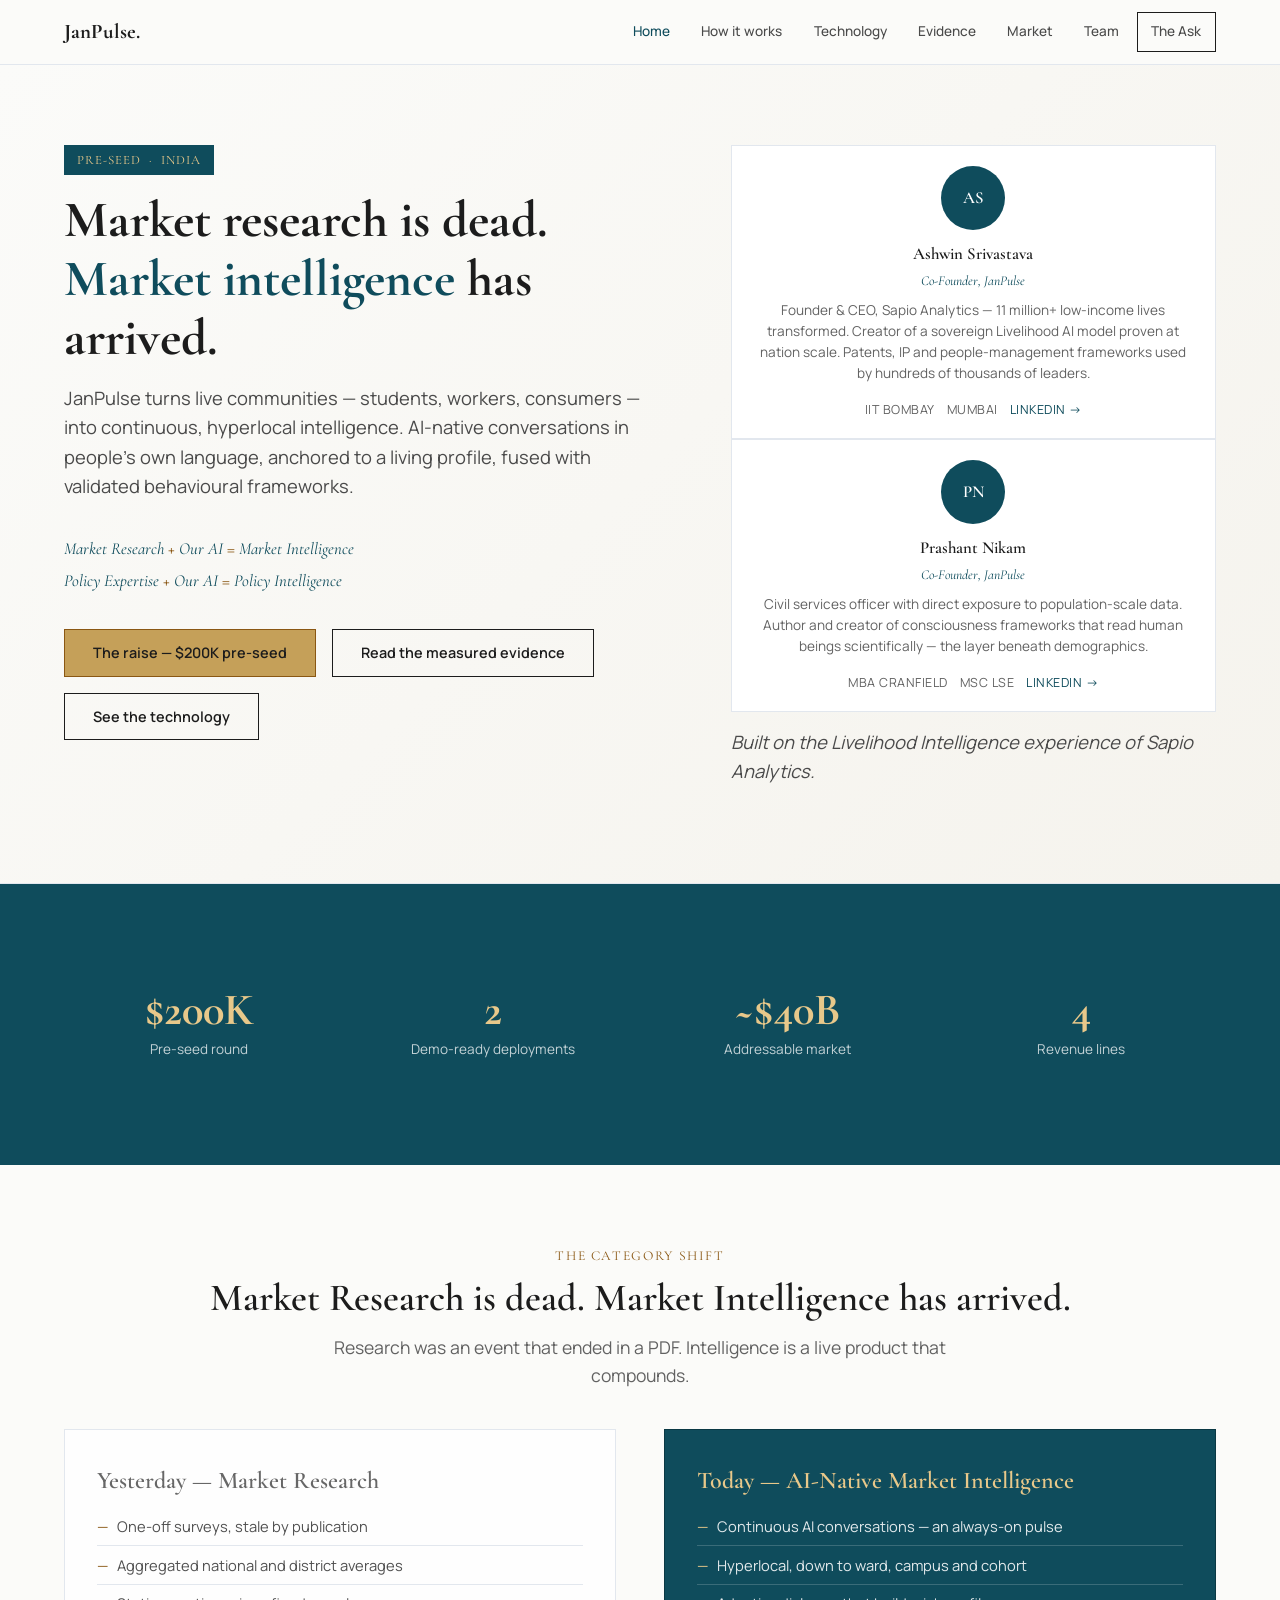
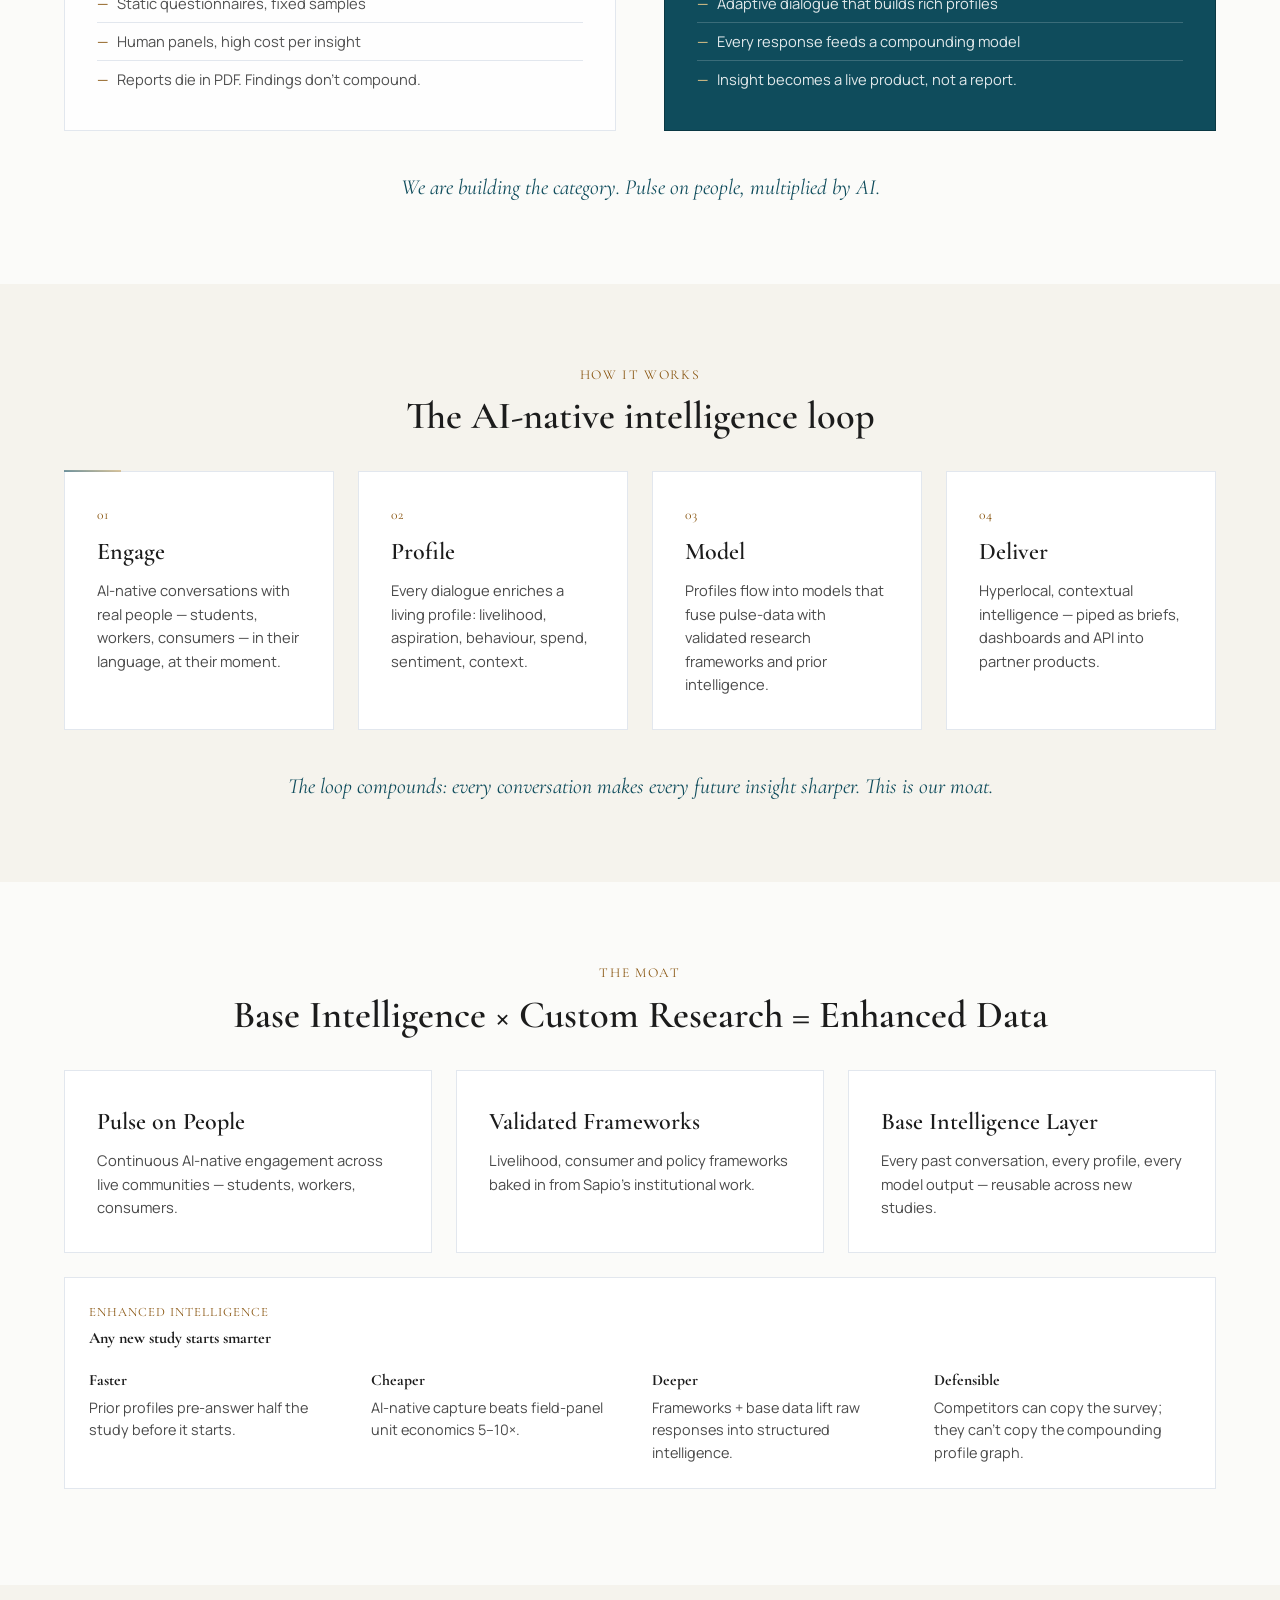
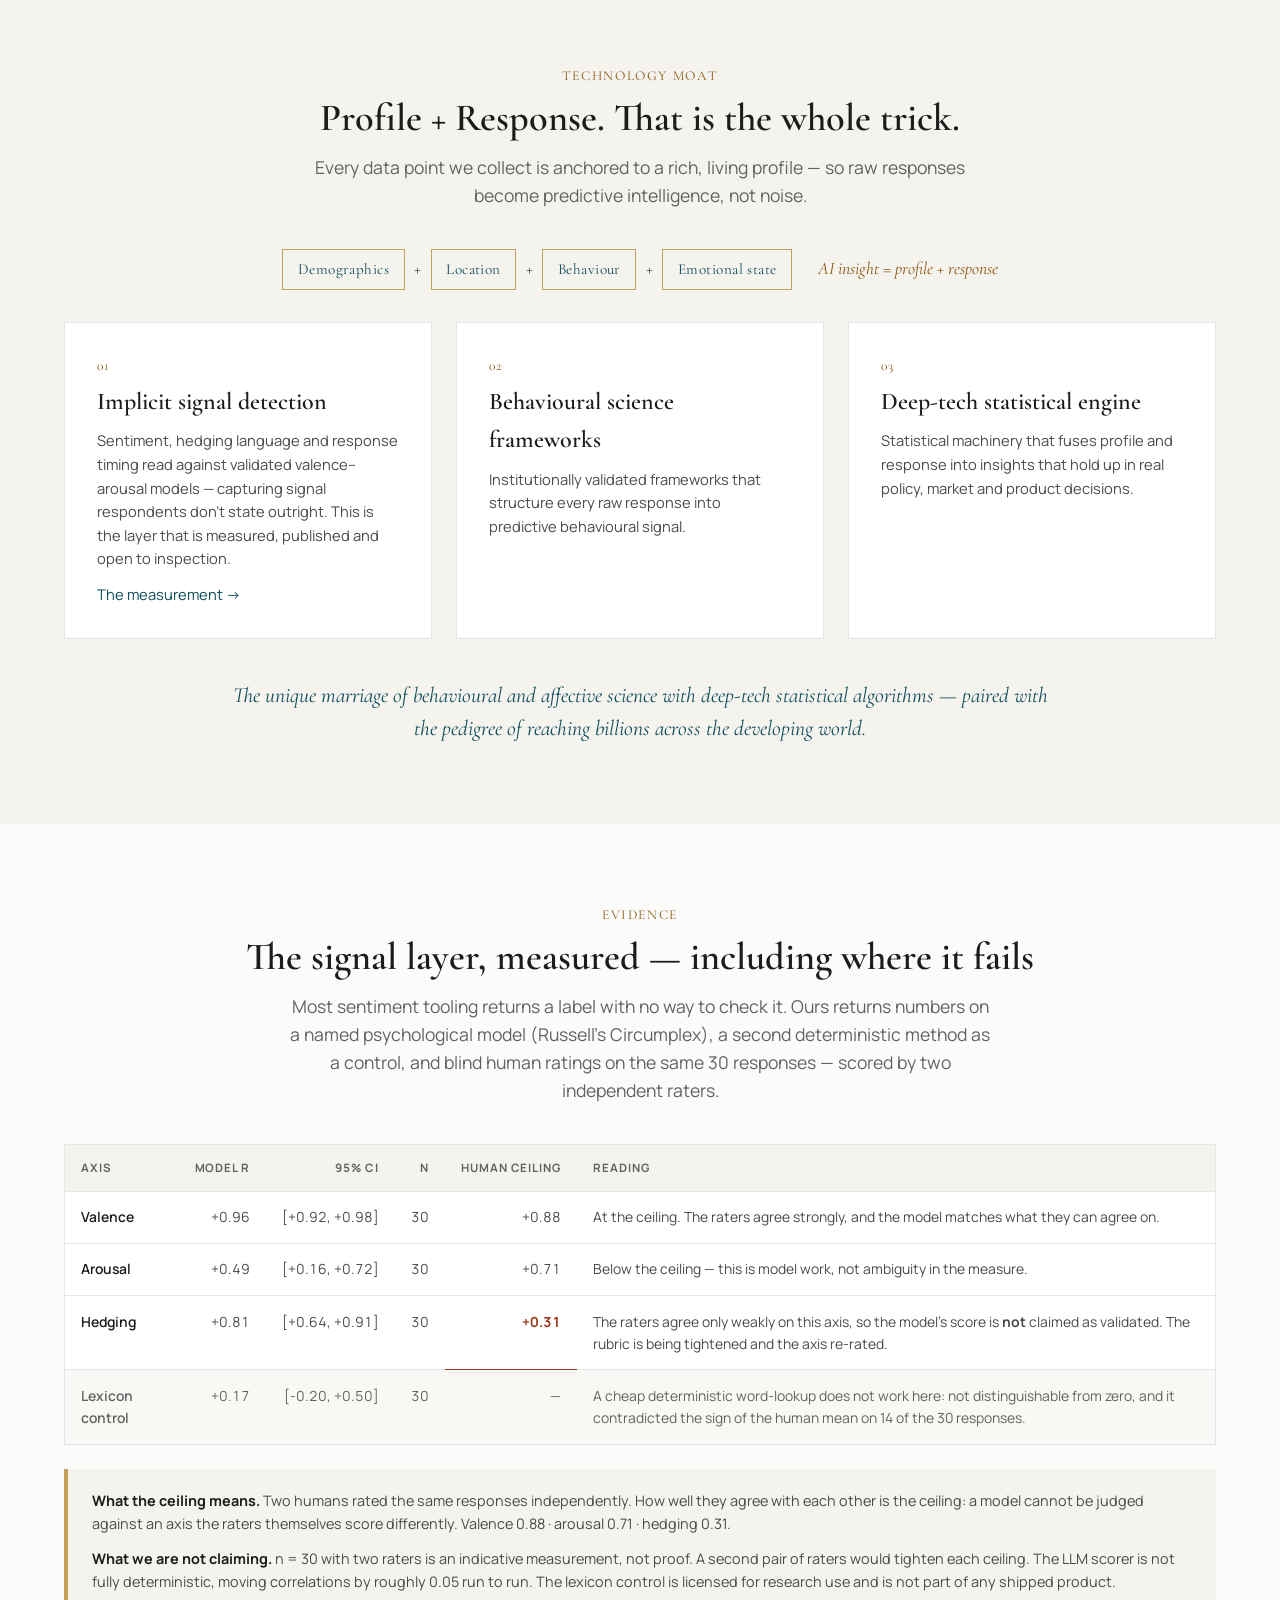
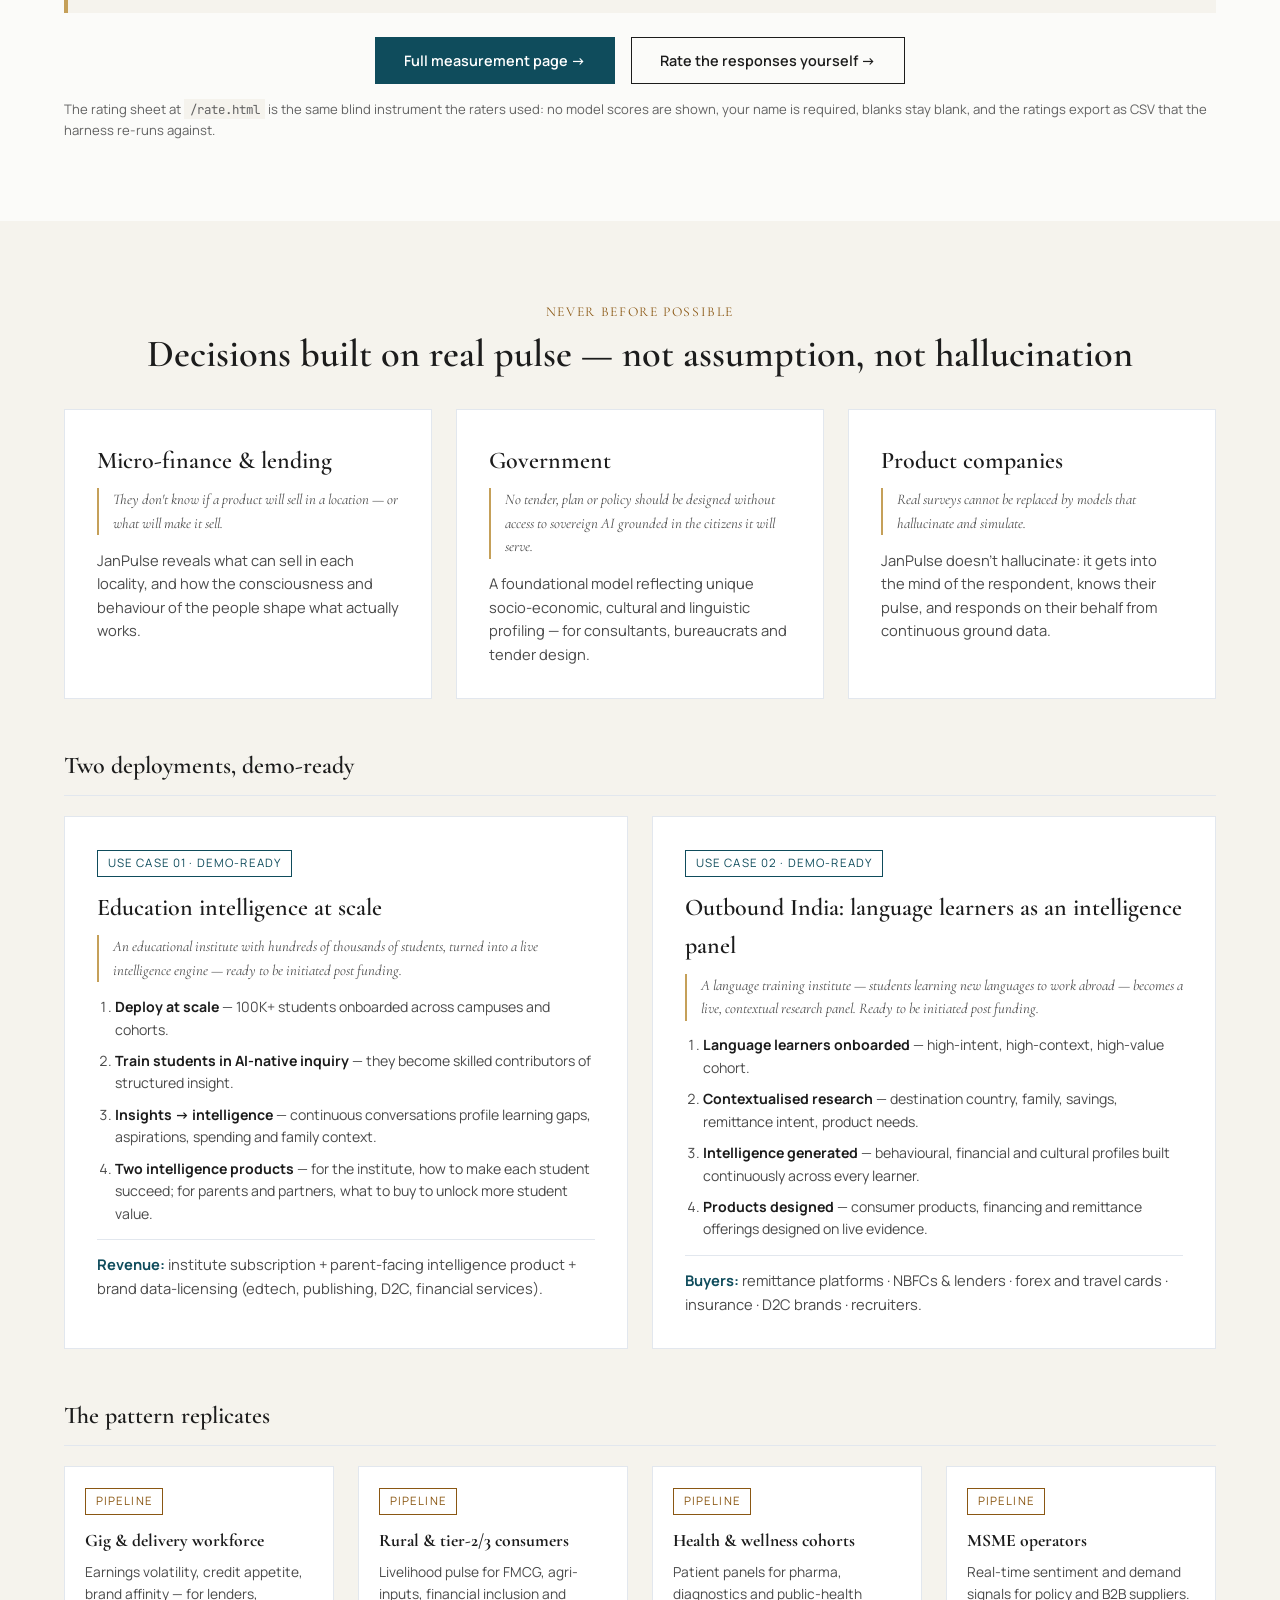
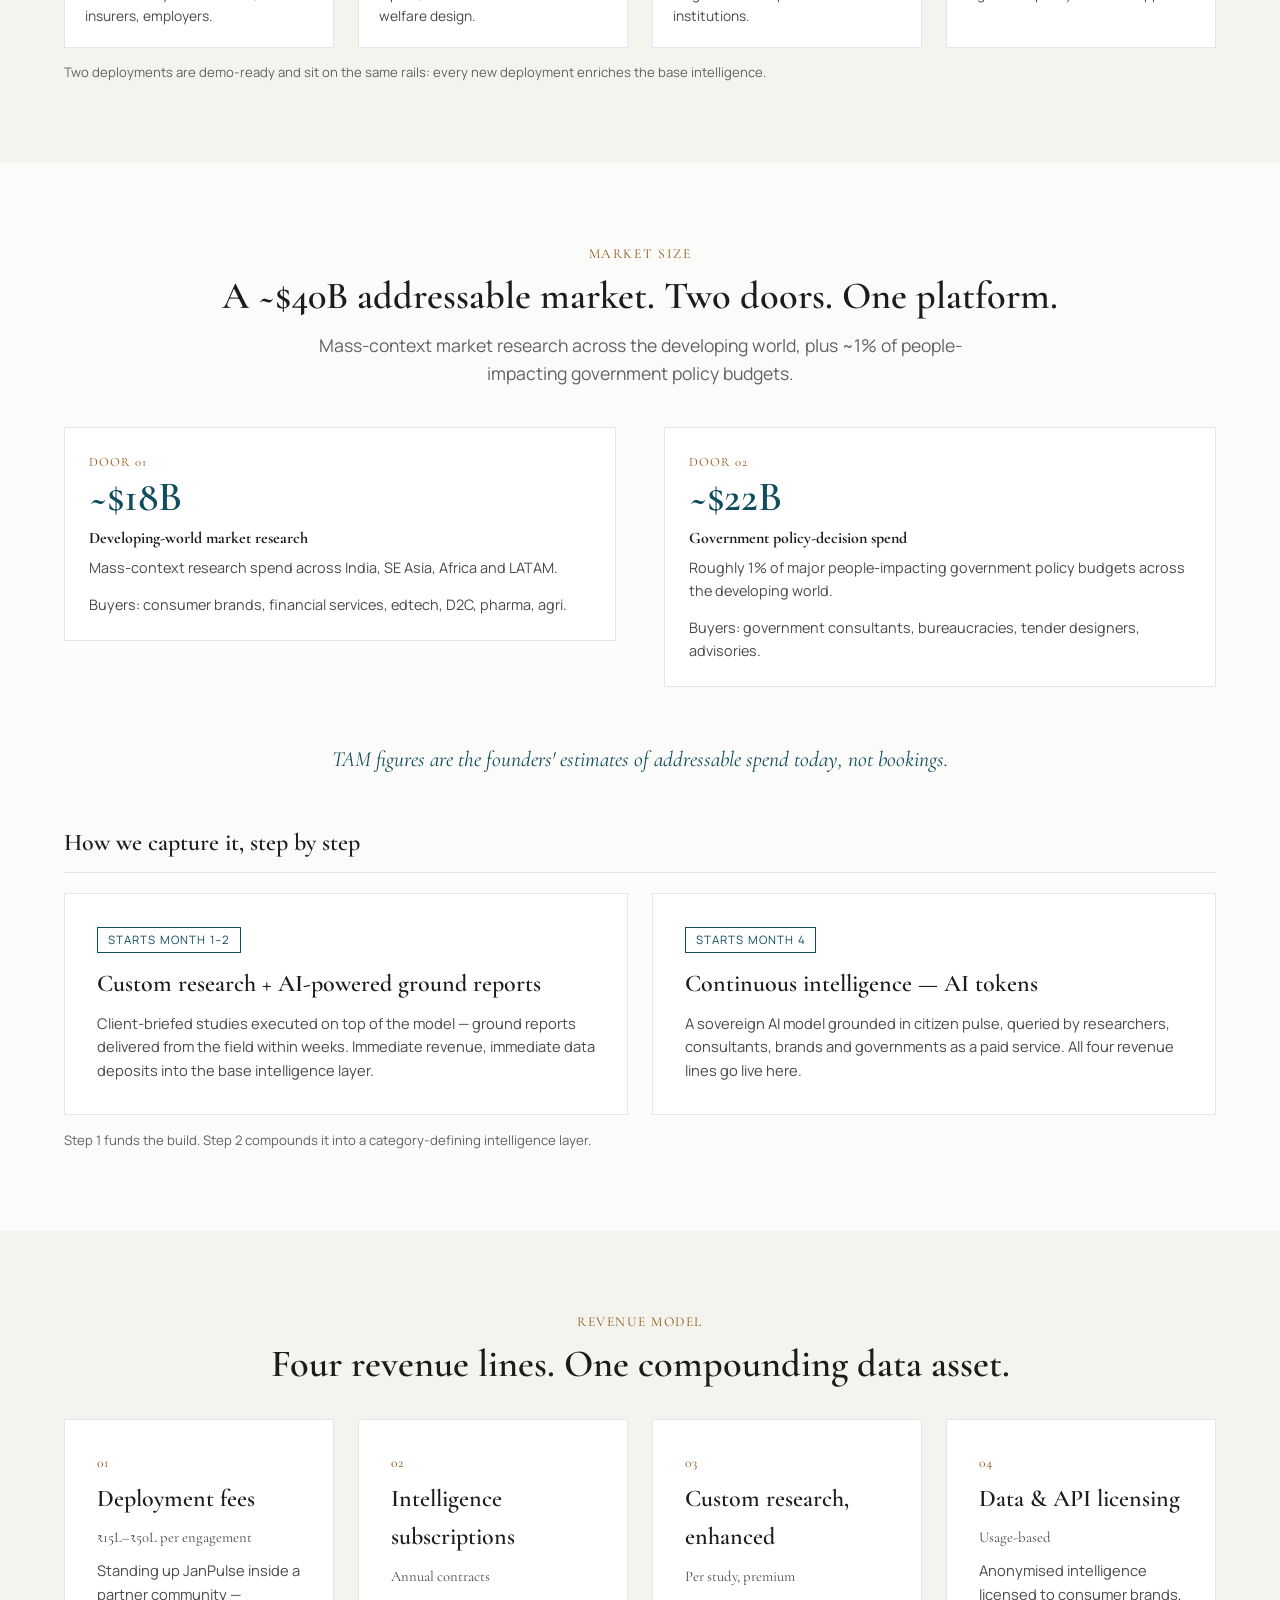
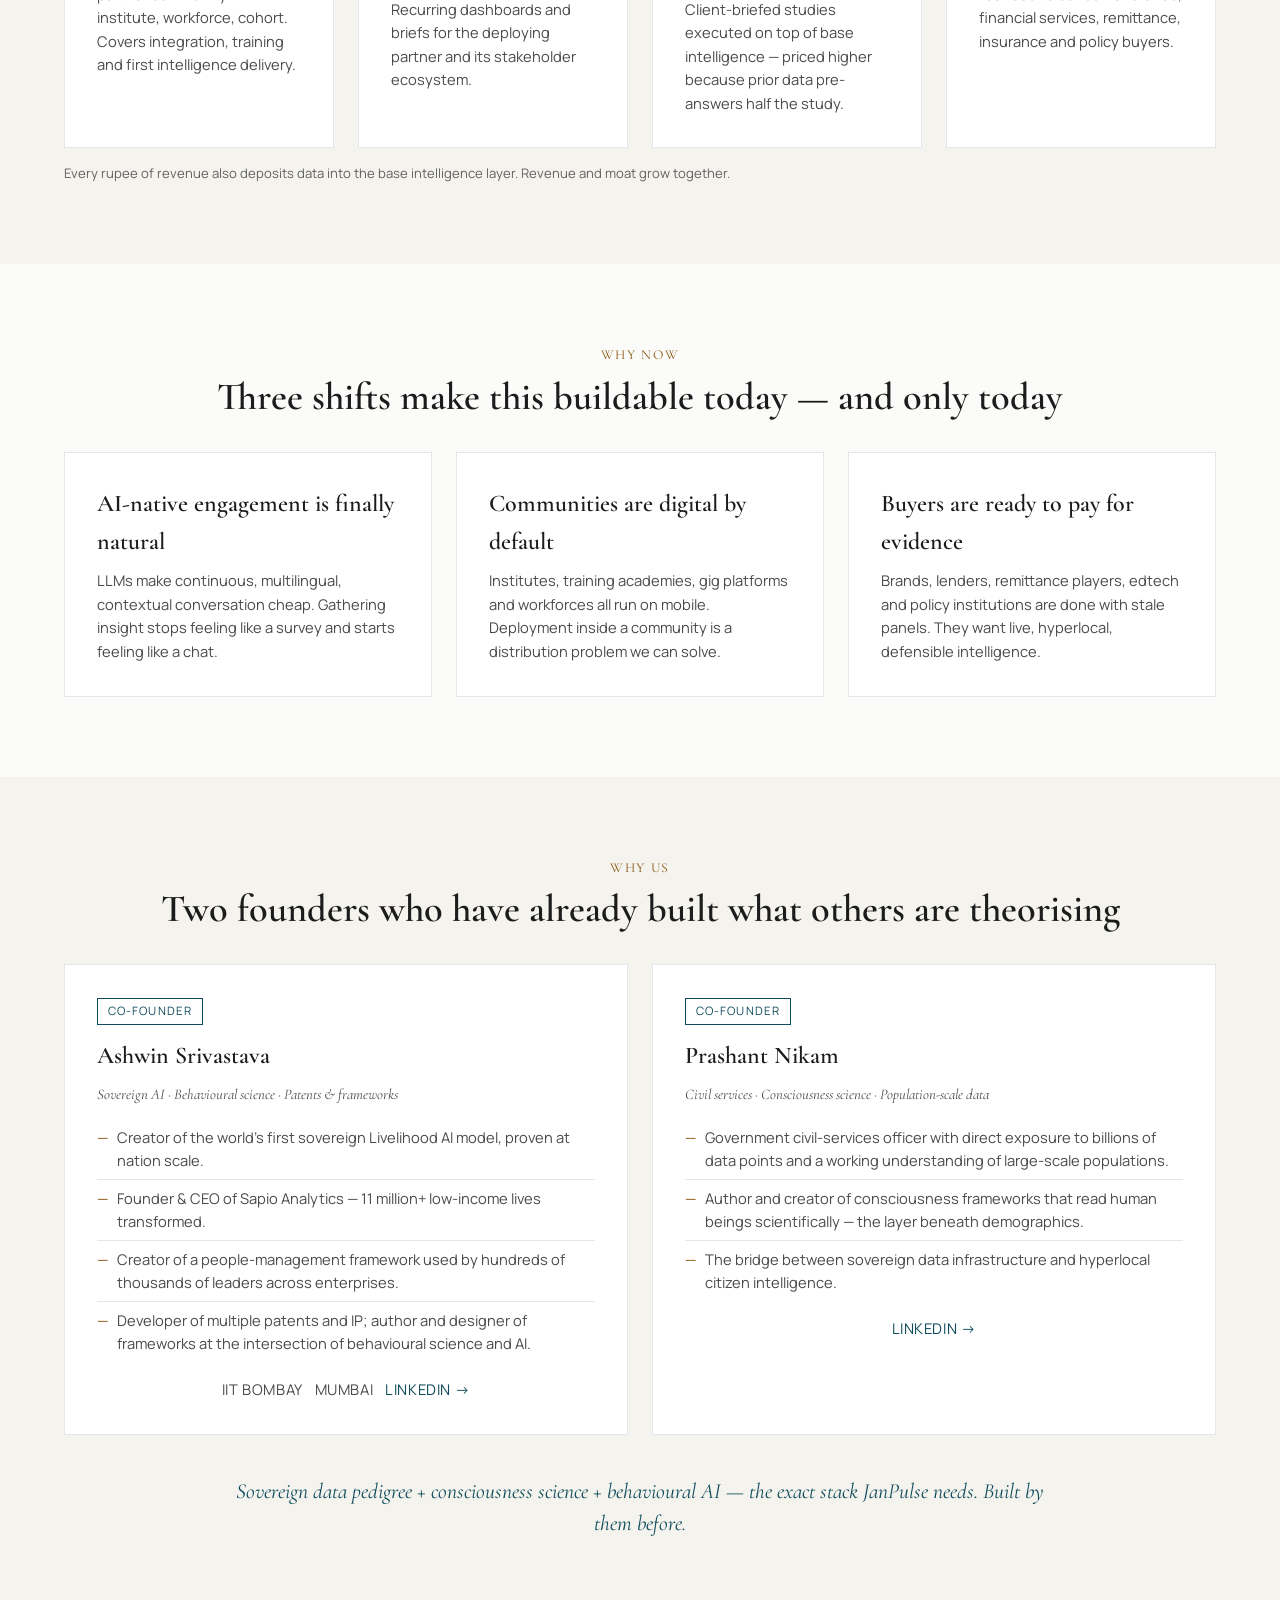
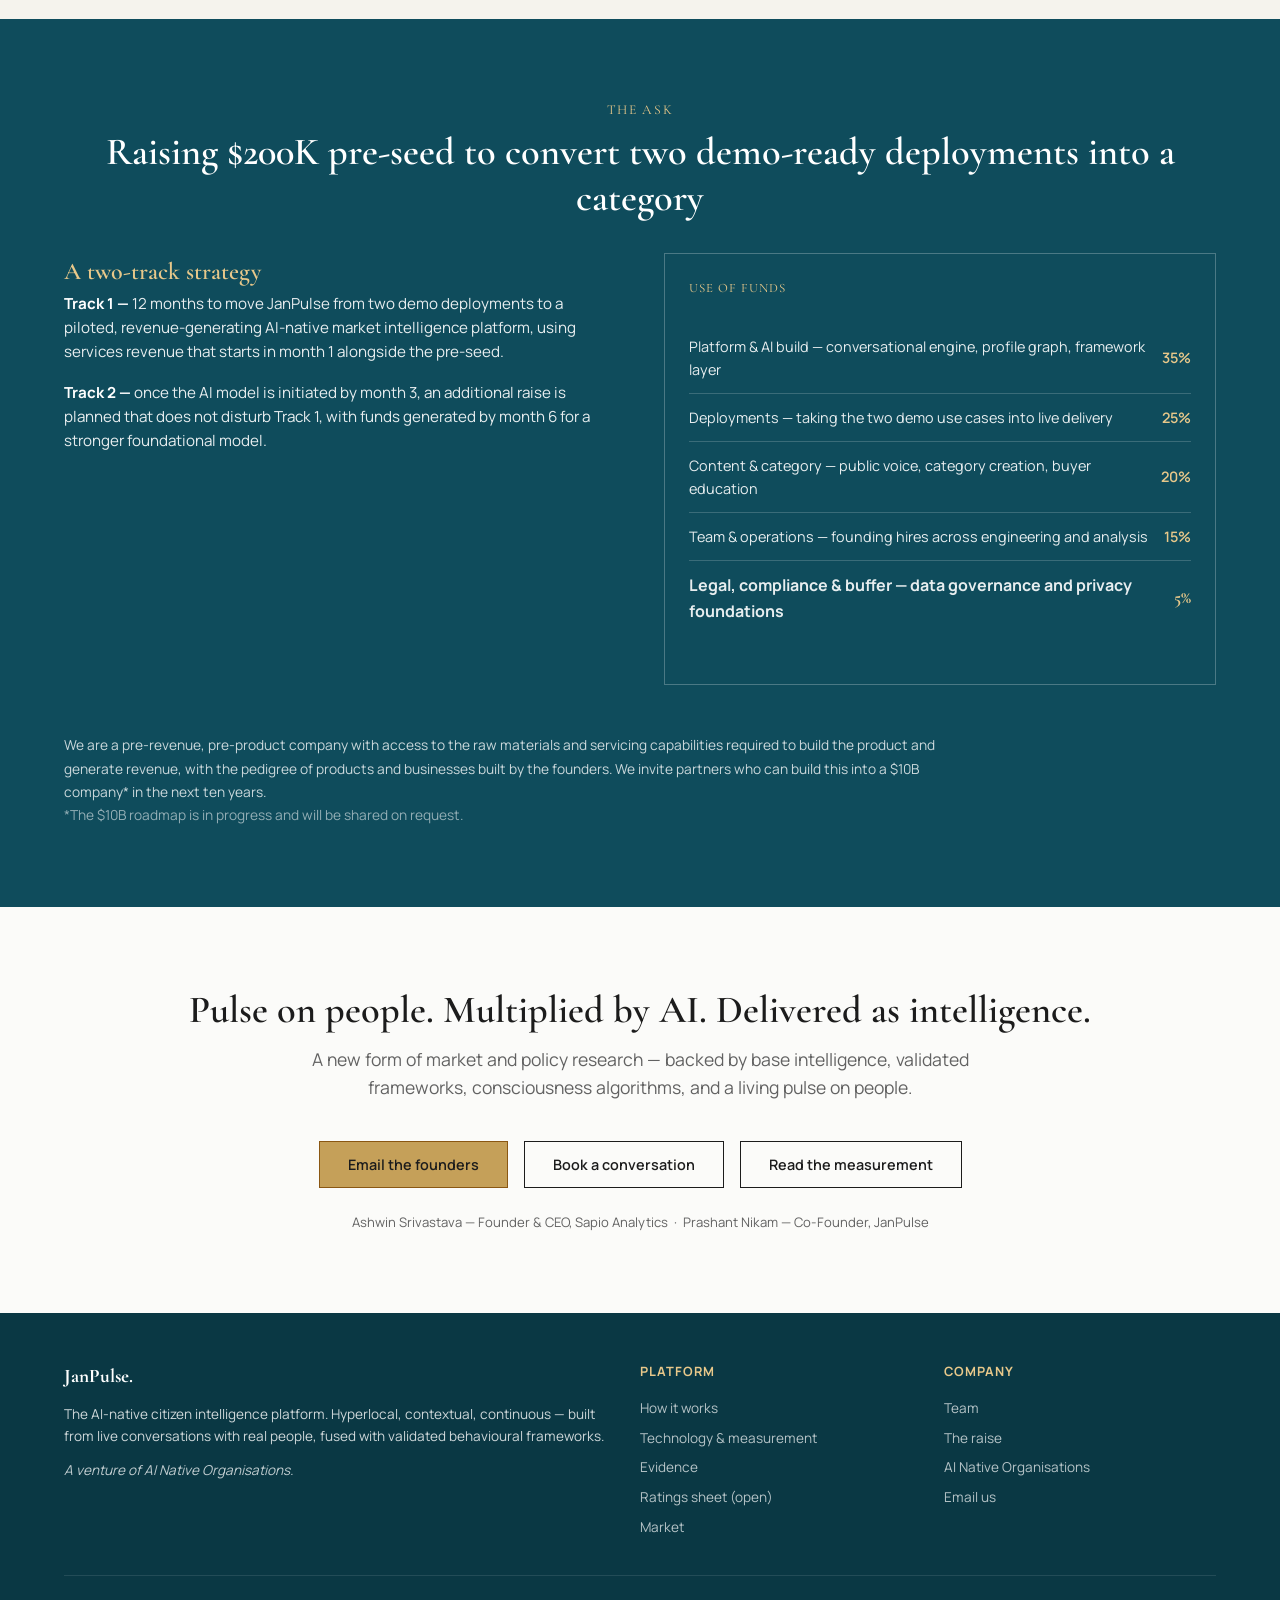
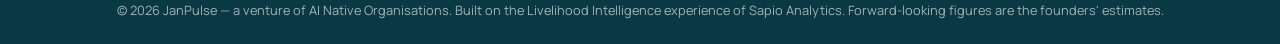
==== commit 321f74a4: "Replace sponsor-ready claims with demo-ready No signed sponsors or live deployments exist yet, so th" ====
--- a/index.html
+++ b/index.html
@@ -92,7 +92,7 @@
       </div>
       <div class="stat-card">
         <div class="num">2</div>
-        <div class="label">Sponsor-ready deployments</div>
+        <div class="label">Demo-ready deployments</div>
       </div>
       <div class="stat-card">
         <div class="num">~$40B</div>
@@ -363,10 +363,10 @@
       </div>
     </div>
 
-    <h3 class="sub-head">Two deployments, sponsor-ready</h3>
+    <h3 class="sub-head">Two deployments, demo-ready</h3>
     <div class="card-grid card-grid-2">
       <div class="card">
-        <span class="pill">Live use case 01 &middot; sponsor ready</span>
+        <span class="pill">Use case 01 &middot; demo-ready</span>
         <h3>Education intelligence at scale</h3>
         <p class="pain">An educational institute with hundreds of thousands of students, turned into a live
           intelligence engine &mdash; ready to be initiated post funding.</p>
@@ -382,7 +382,7 @@
           brand data-licensing (edtech, publishing, D2C, financial services).</p>
       </div>
       <div class="card">
-        <span class="pill">Live use case 02 &middot; sponsor ready</span>
+        <span class="pill">Use case 02 &middot; demo-ready</span>
         <h3>Outbound India: language learners as an intelligence panel</h3>
         <p class="pain">A language training institute &mdash; students learning new languages to work
           abroad &mdash; becomes a live, contextual research panel. Ready to be initiated post funding.</p>
@@ -423,7 +423,7 @@
         <p>Real-time sentiment and demand signals for policy and B2B suppliers.</p>
       </div>
     </div>
-    <p class="caption">Two deployments are sponsor-ready and sit on the same rails: every new deployment
+    <p class="caption">Two deployments are demo-ready and sit on the same rails: every new deployment
       enriches the base intelligence.</p>
   </div>
 </section>
@@ -584,11 +584,11 @@
 <section class="section section-dark" id="ask">
   <div class="container">
     <span class="eyebrow text-center" style="color: var(--color-gold-ink);">The ask</span>
-    <h2 class="section-title text-center" style="color:#fff;">Raising $200K pre-seed to convert two sponsor-ready deployments into a category</h2>
+    <h2 class="section-title text-center" style="color:#fff;">Raising $200K pre-seed to convert two demo-ready deployments into a category</h2>
     <div class="cols-2" style="margin-top:2rem;">
       <div>
         <h3 style="color: var(--color-gold-ink);">A two-track strategy</h3>
-        <p class="dark-body"><b>Track 1 &mdash;</b> 12 months to move JanPulse from two sponsored
+        <p class="dark-body"><b>Track 1 &mdash;</b> 12 months to move JanPulse from two demo
           deployments to a piloted, revenue-generating AI-native market intelligence platform, using
           services revenue that starts in month 1 alongside the pre-seed.</p>
         <p class="dark-body"><b>Track 2 &mdash;</b> once the AI model is initiated by month 3, an
@@ -599,7 +599,7 @@
         <div class="phase-label" style="color: var(--color-gold-ink);">Use of funds</div>
         <table class="budget-table">
           <tr><td>Platform &amp; AI build &mdash; conversational engine, profile graph, framework layer</td><td>35%</td></tr>
-          <tr><td>Live deployments &mdash; scaling the two sponsored use cases and intelligence delivery</td><td>25%</td></tr>
+          <tr><td>Deployments &mdash; taking the two demo use cases into live delivery</td><td>25%</td></tr>
           <tr><td>Content &amp; category &mdash; public voice, category creation, buyer education</td><td>20%</td></tr>
           <tr><td>Team &amp; operations &mdash; founding hires across engineering and analysis</td><td>15%</td></tr>
           <tr><td>Legal, compliance &amp; buffer &mdash; data governance and privacy foundations</td><td>5%</td></tr>
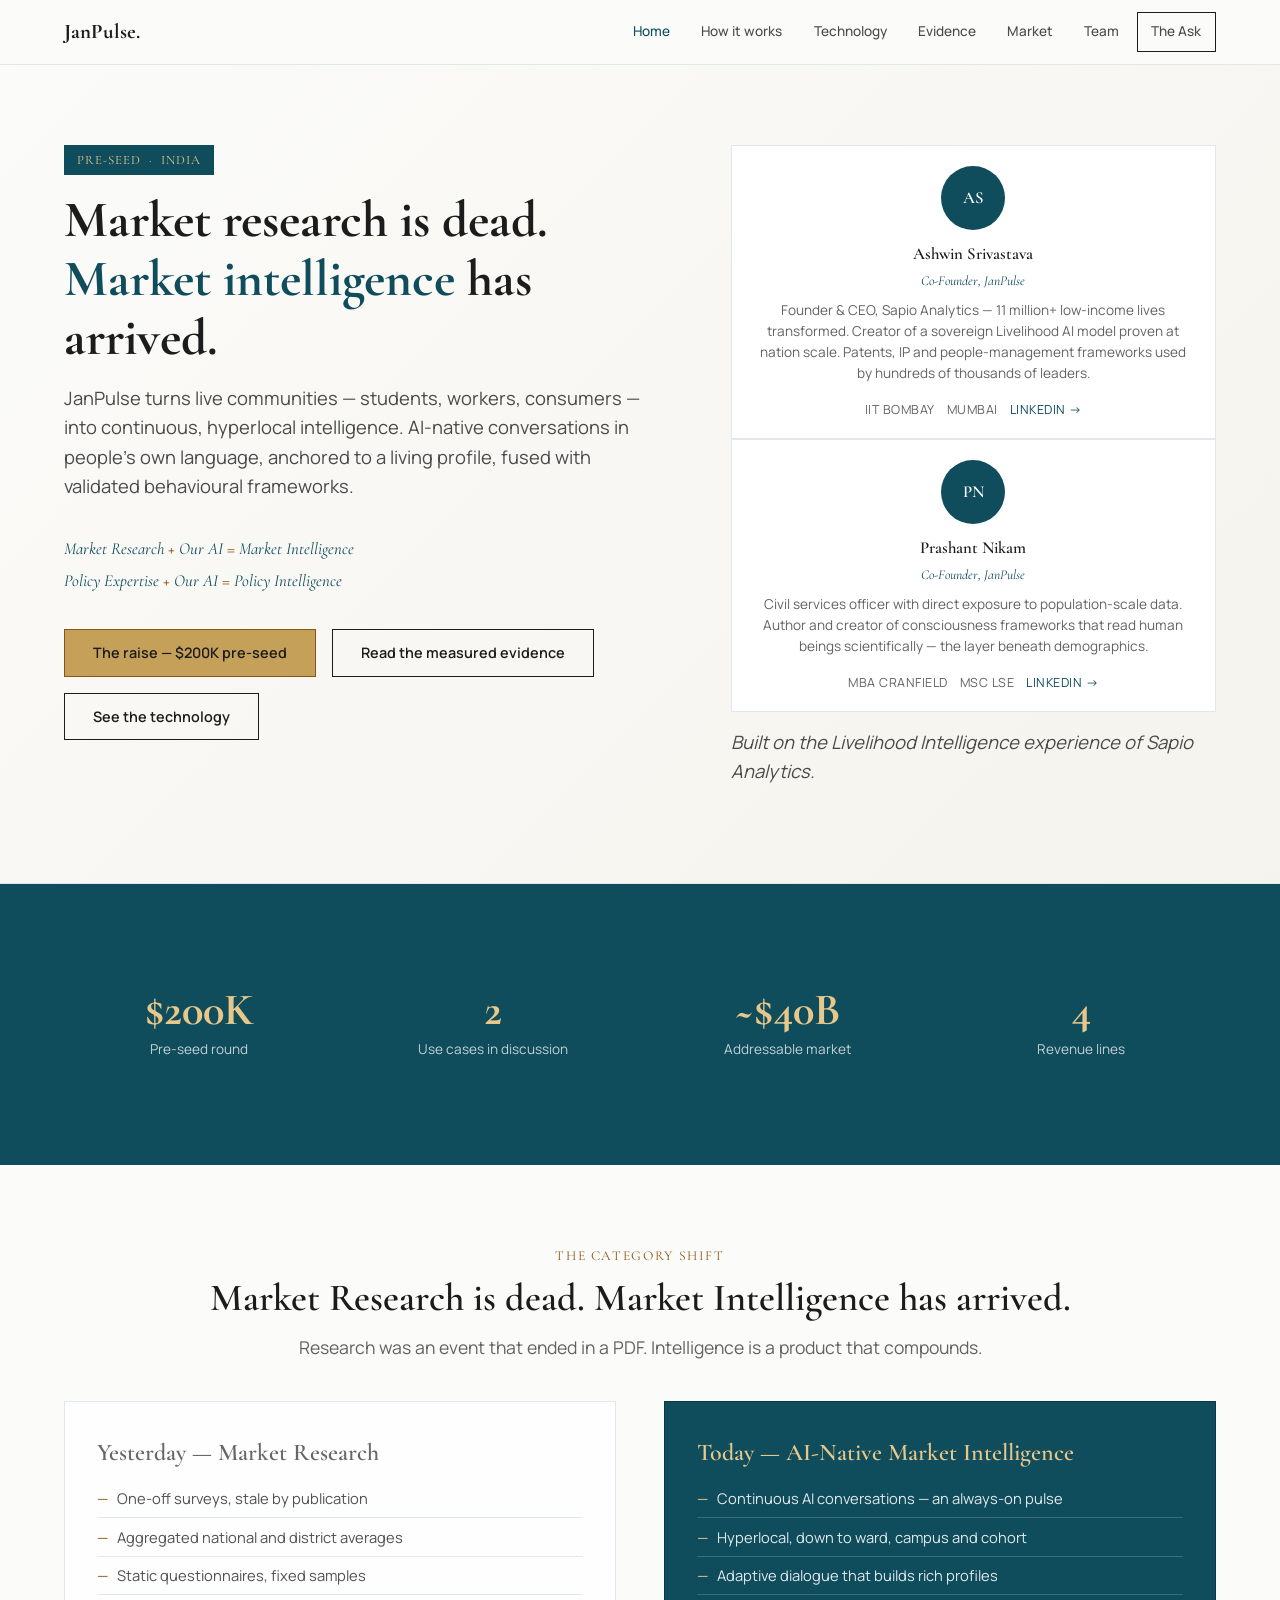
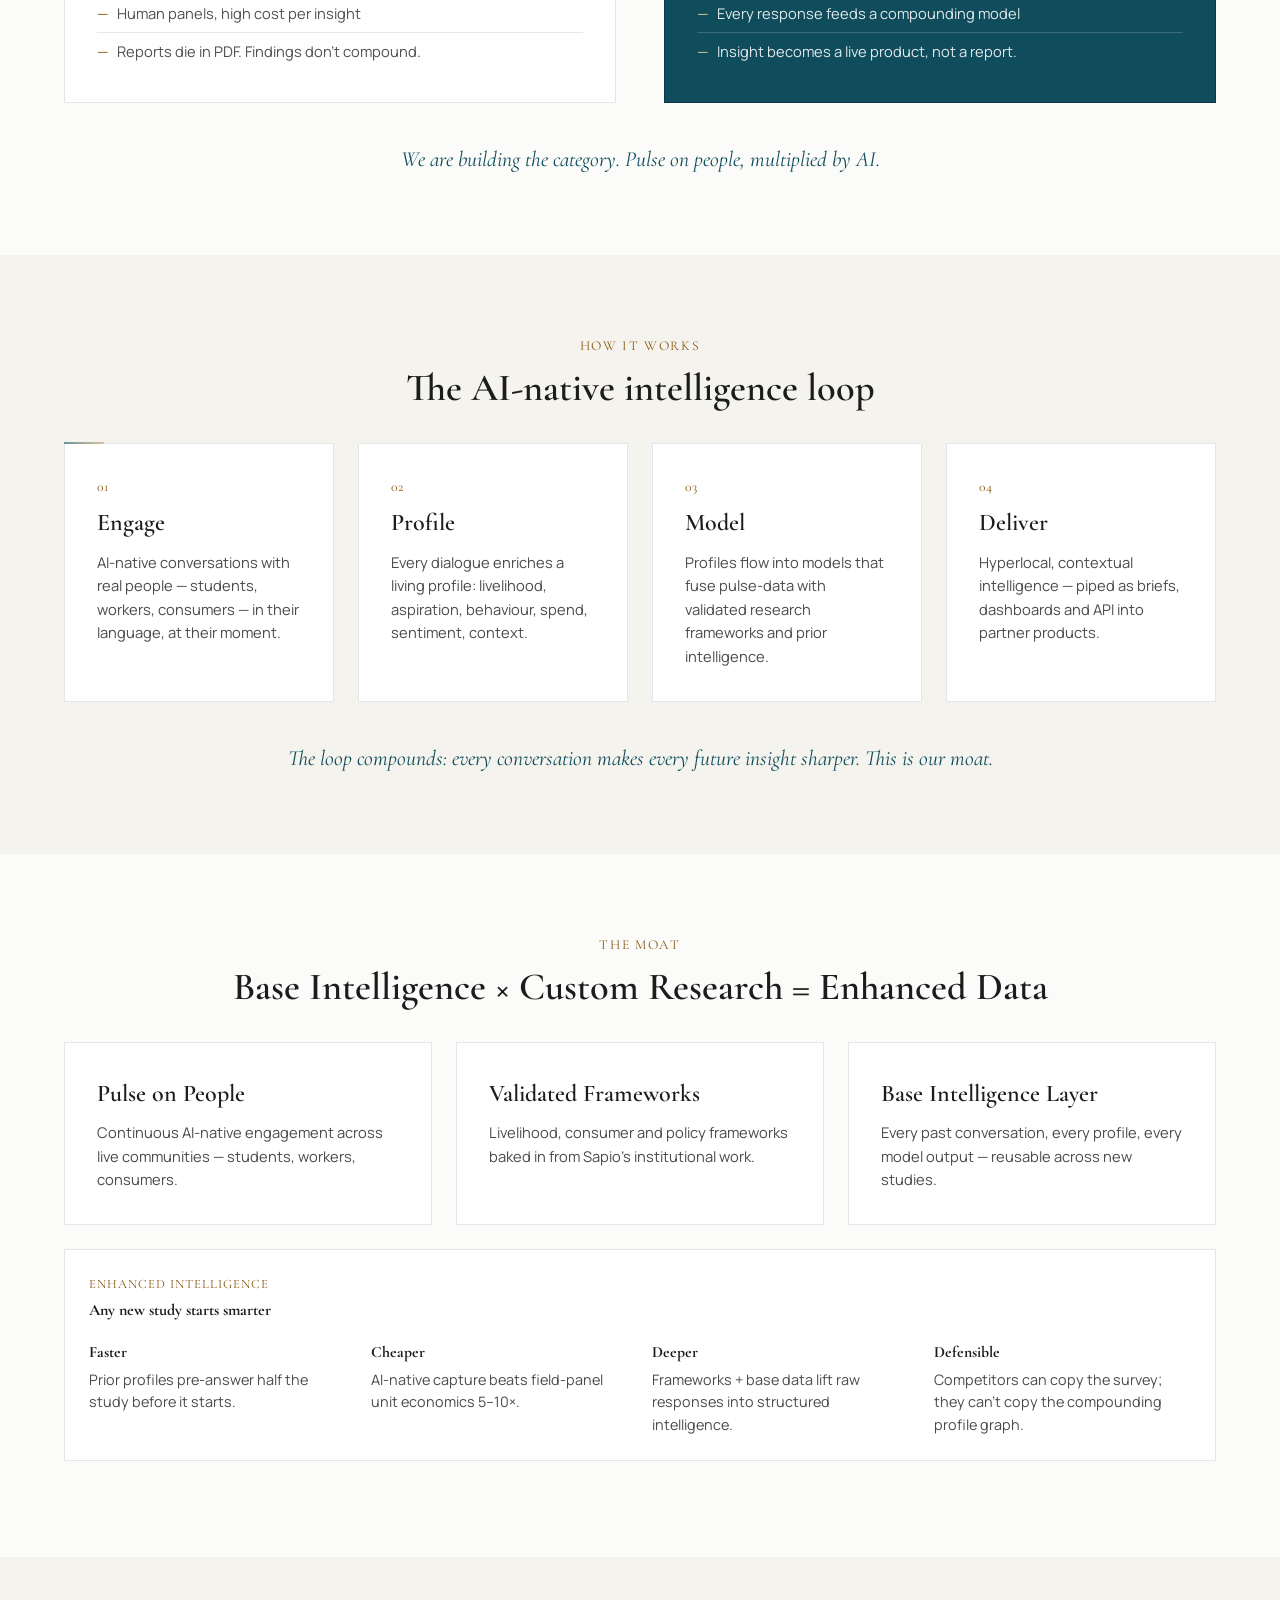
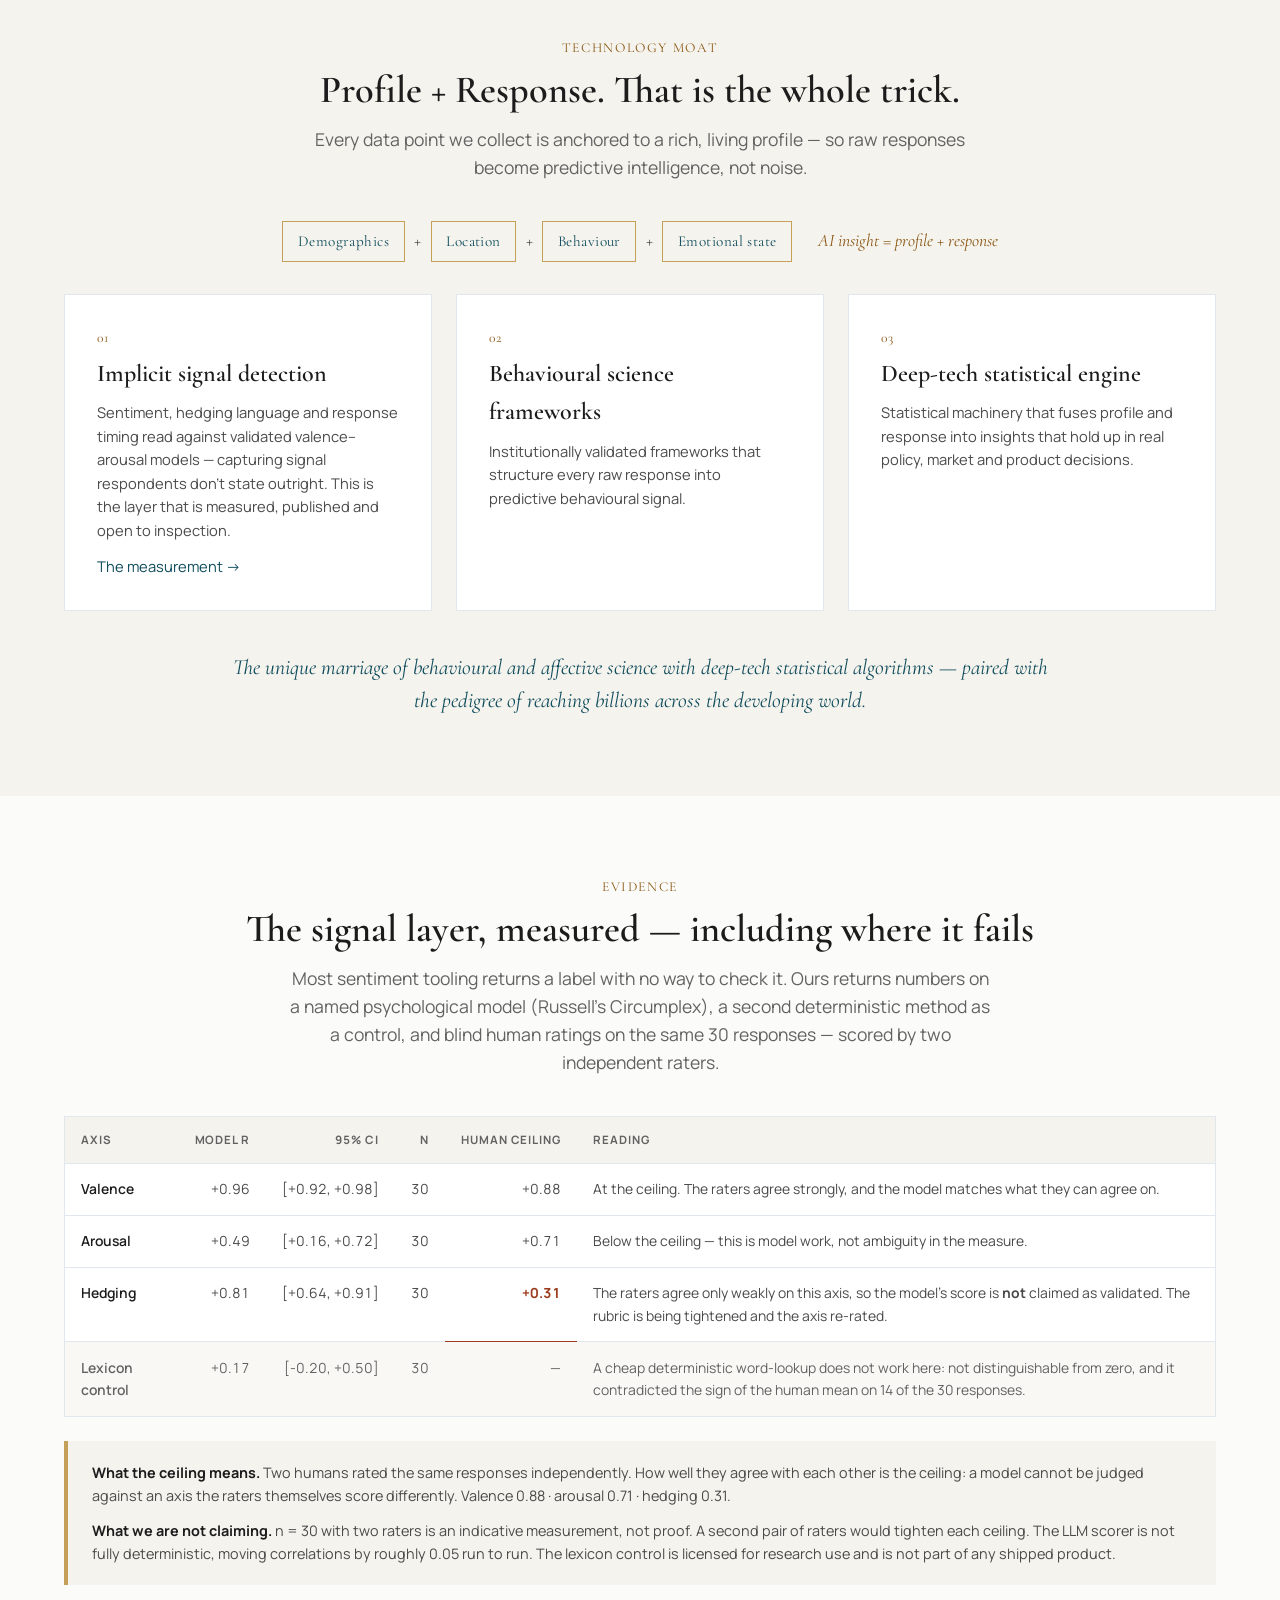
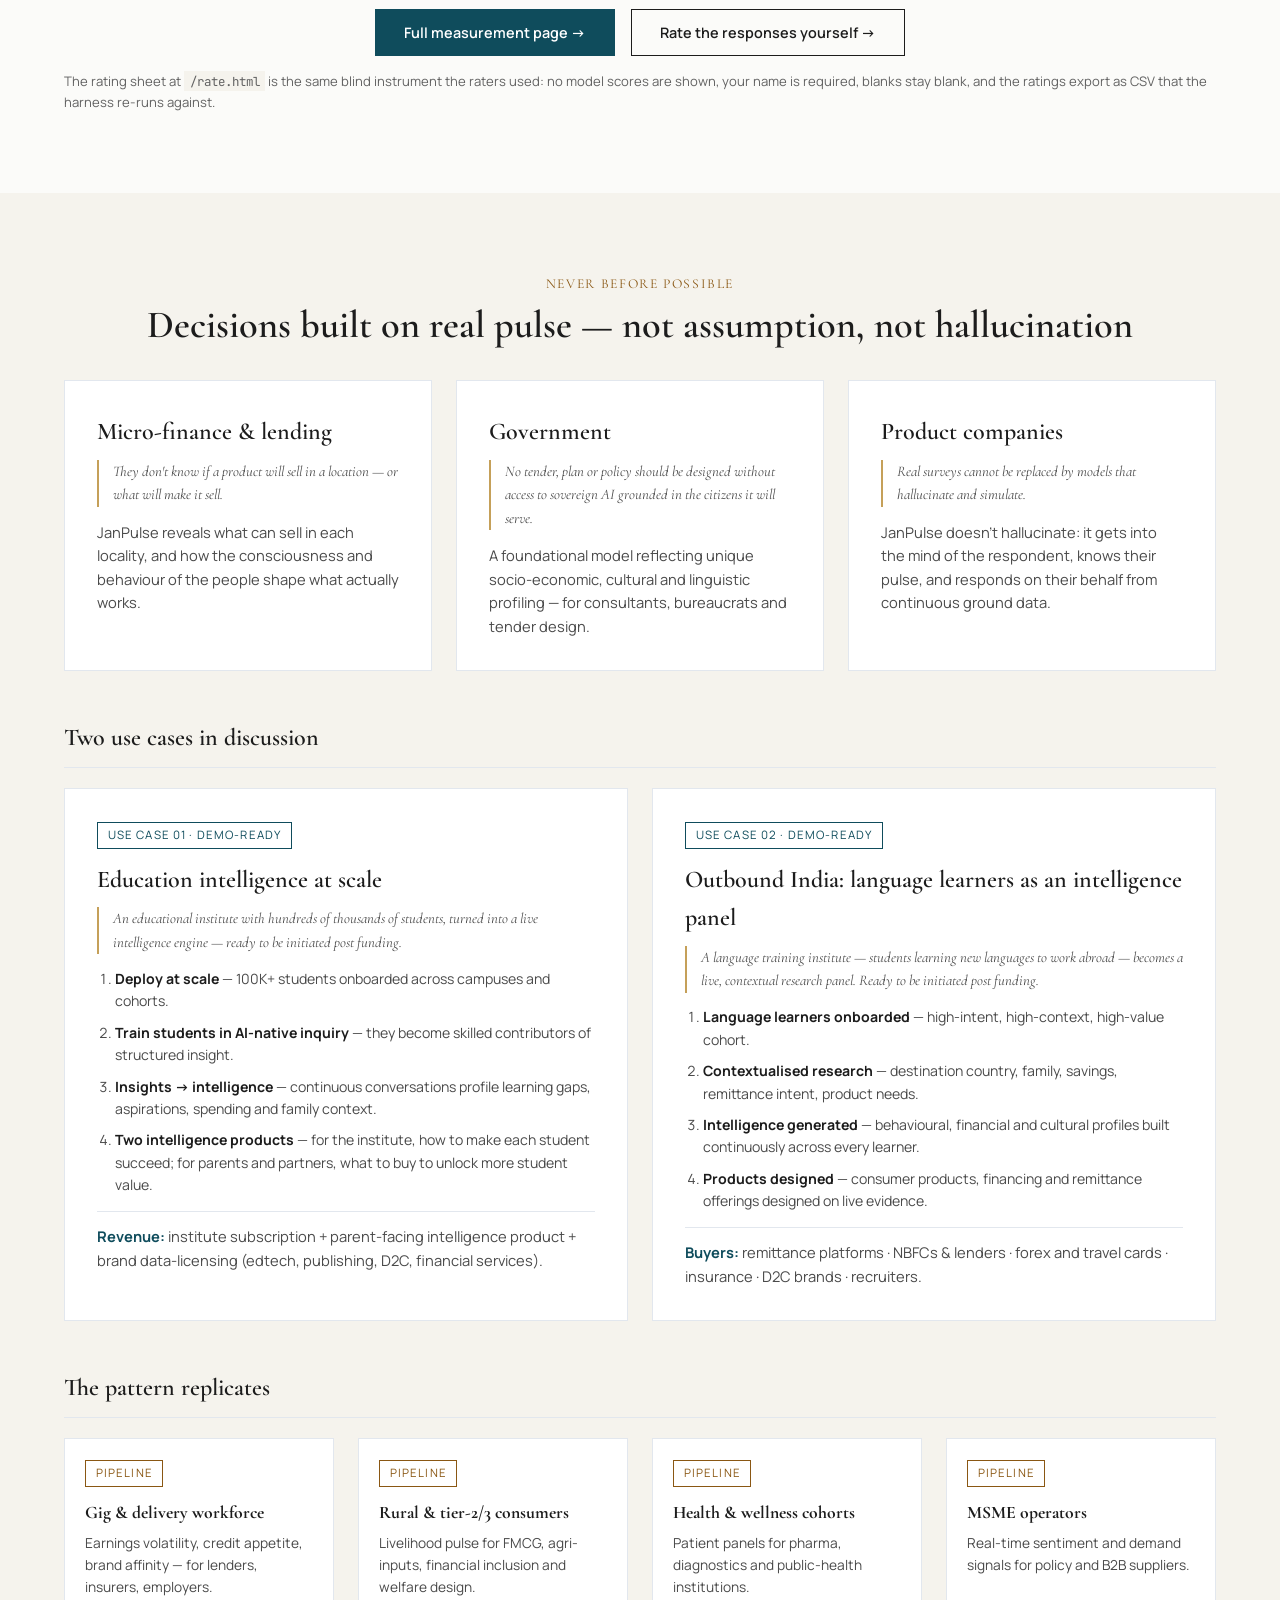
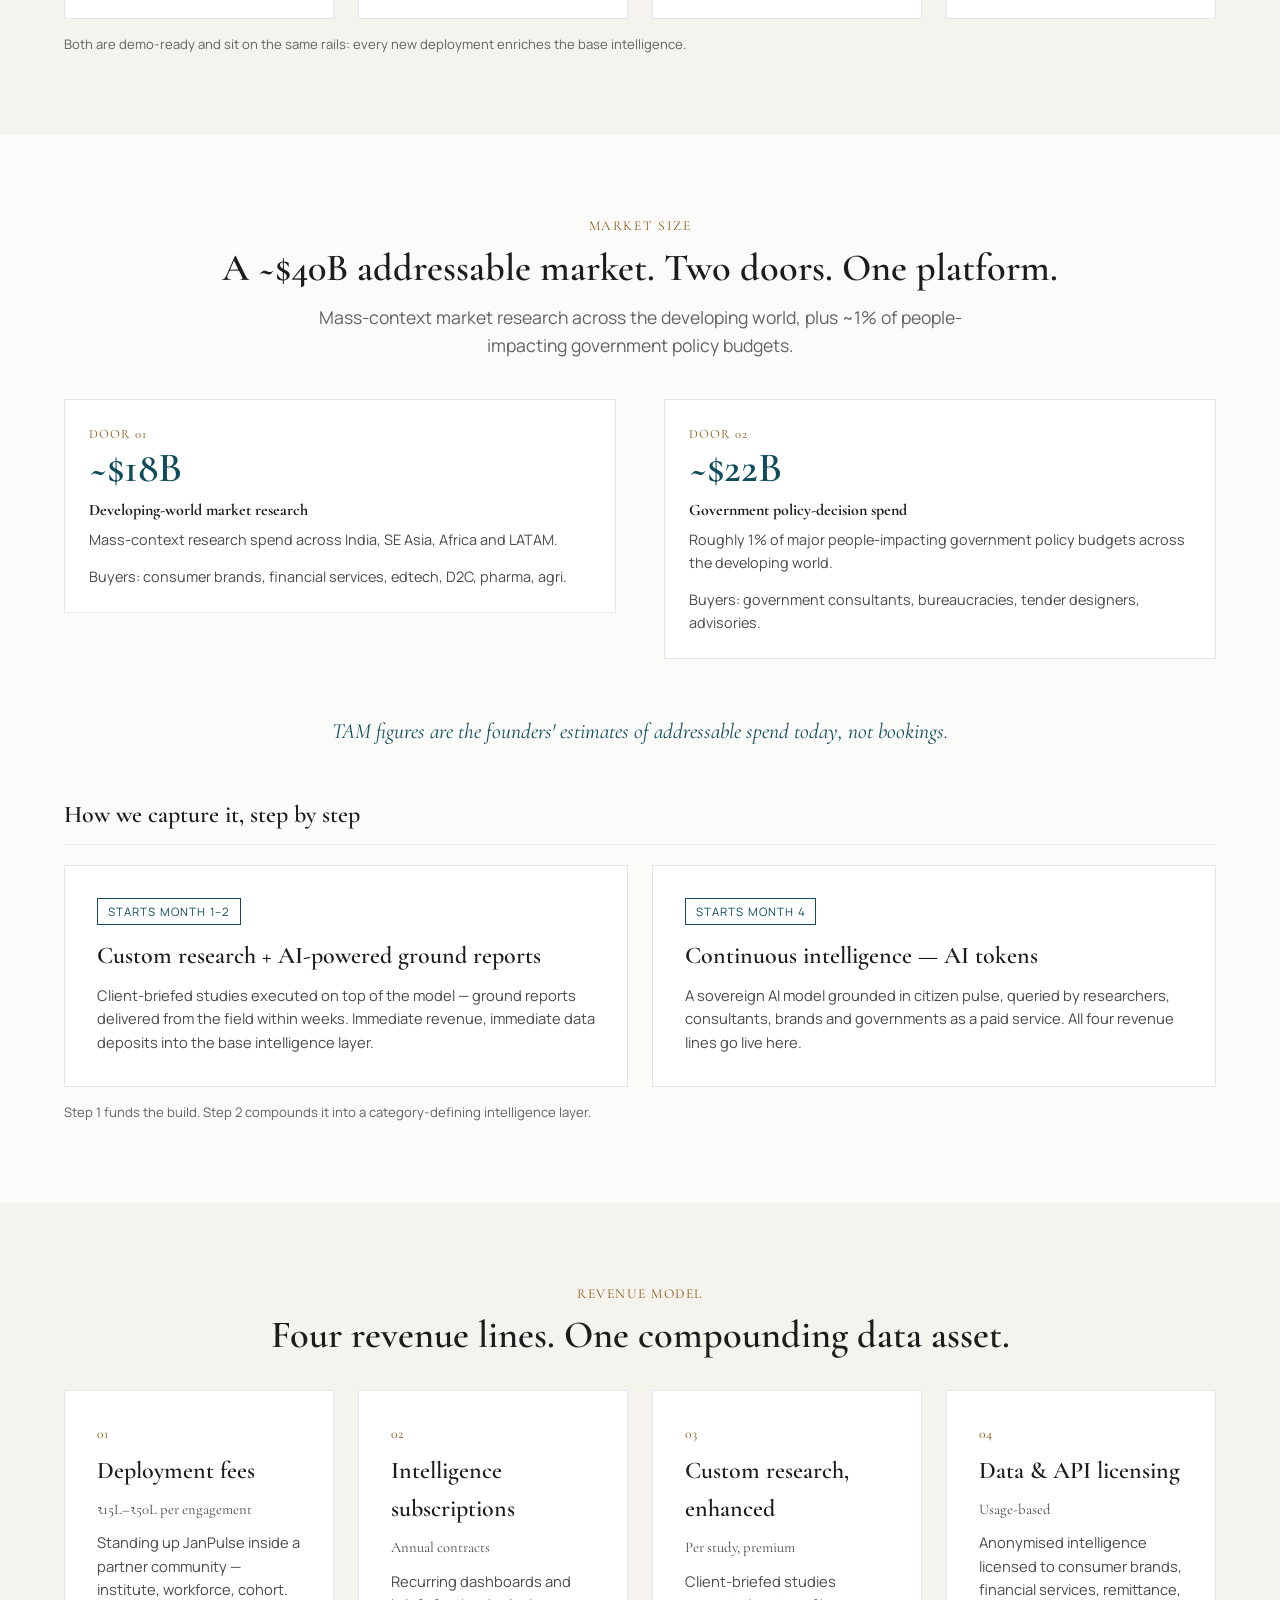
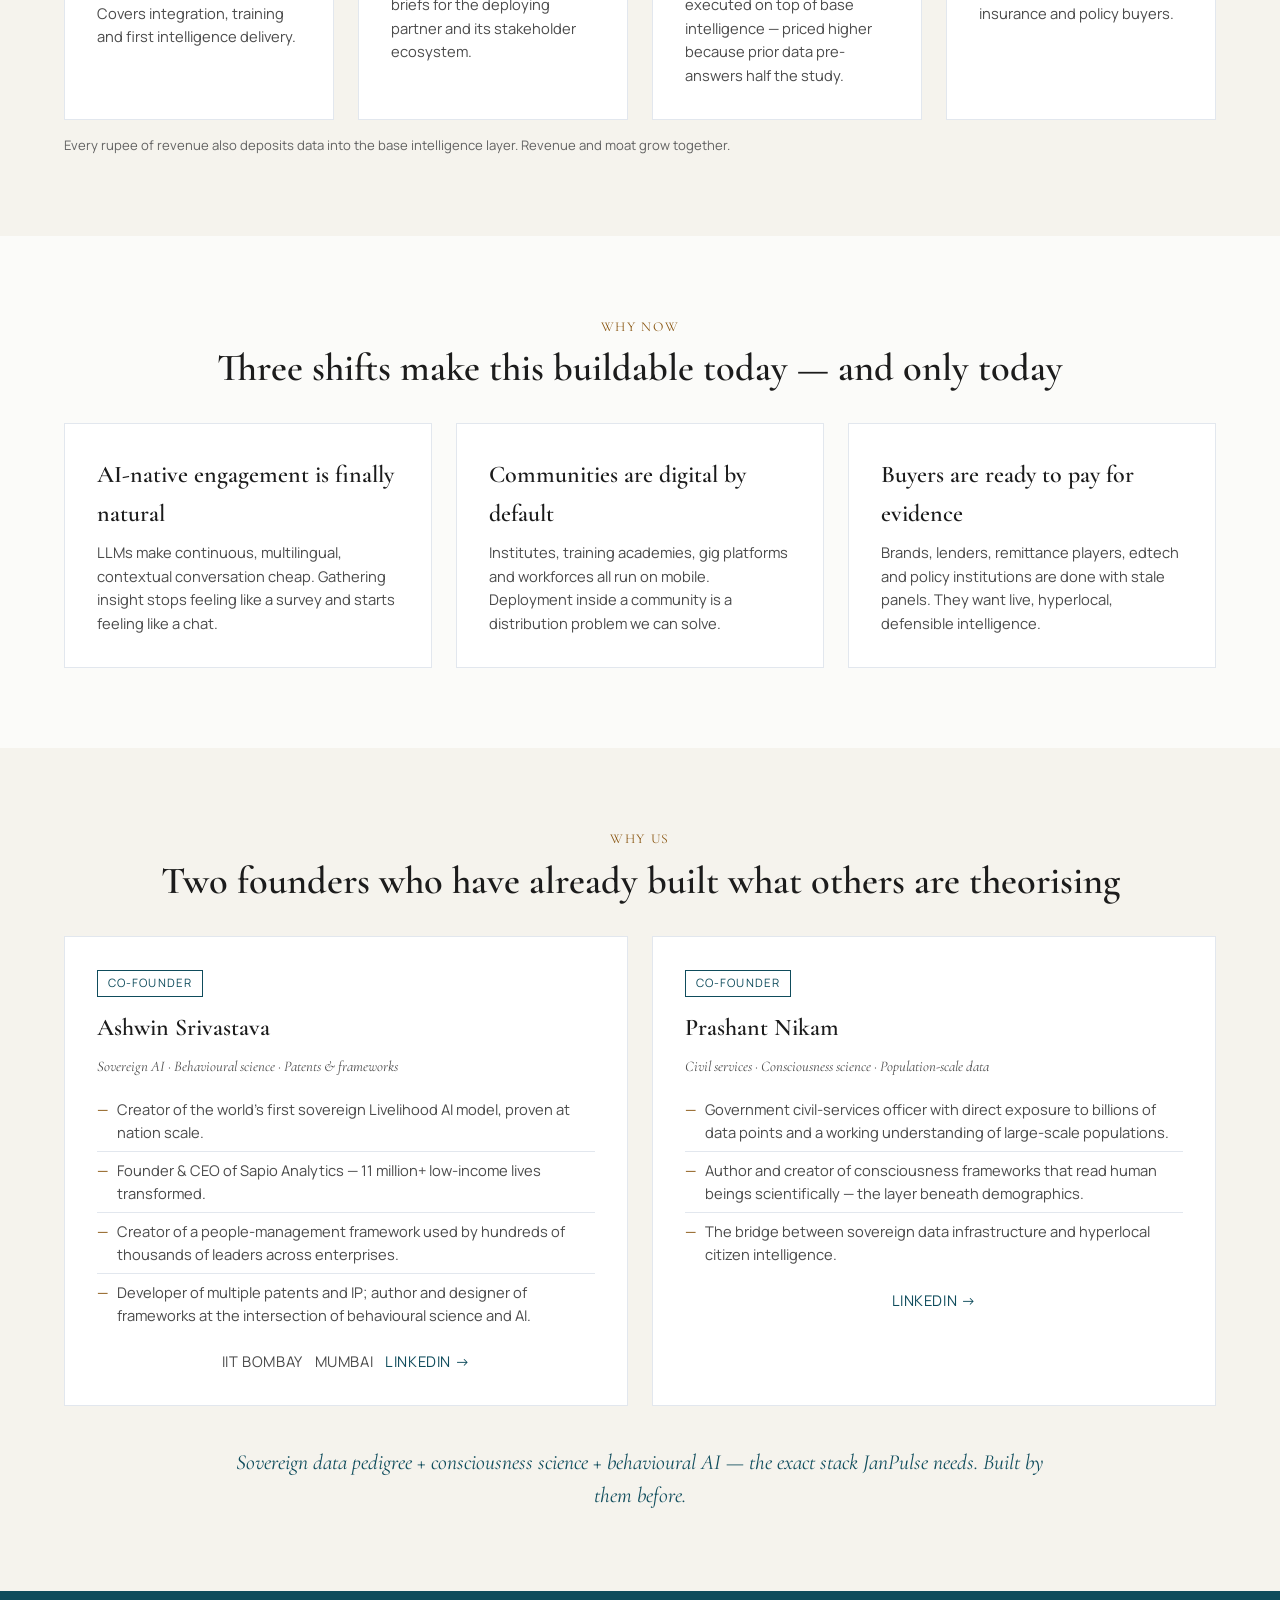
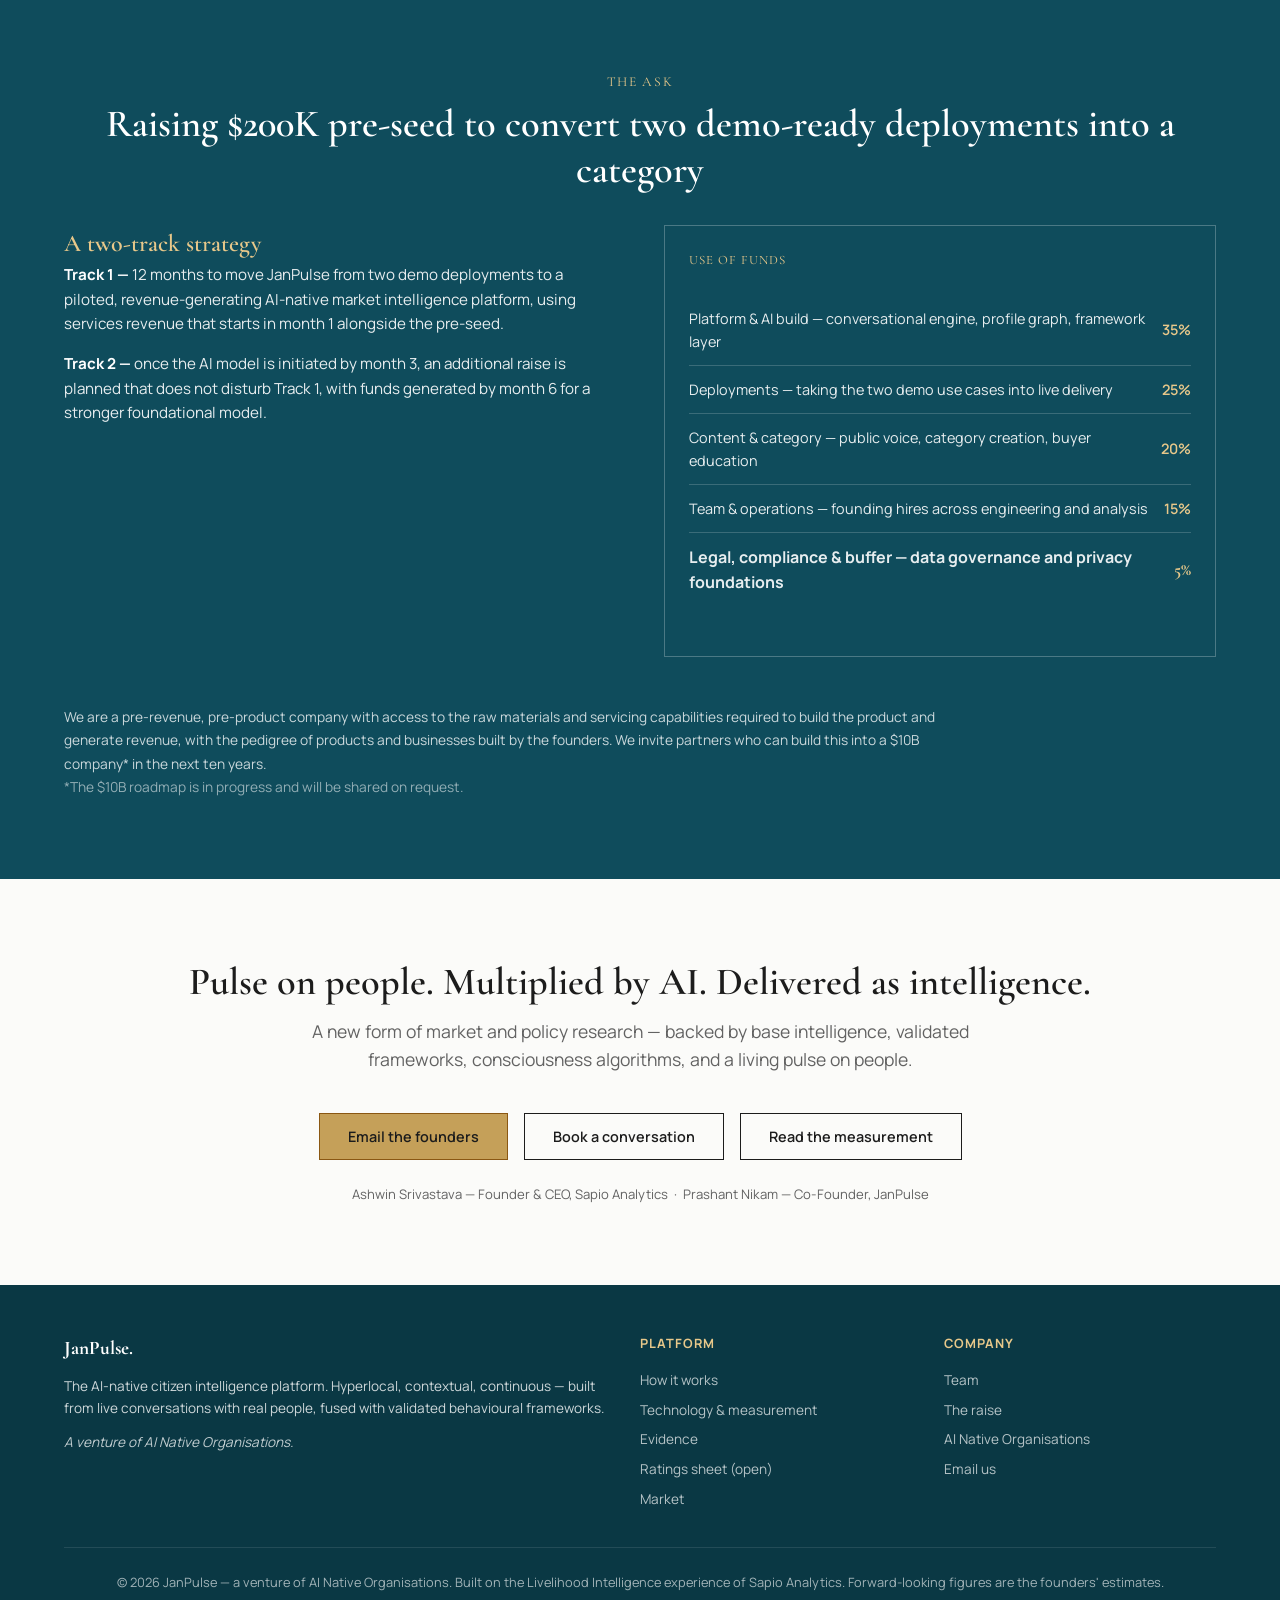
==== commit 9768ce86: "State the use-case status honestly: in discussion, not deployed Stat label and section heading now r" ====
--- a/index.html
+++ b/index.html
@@ -92,7 +92,7 @@
       </div>
       <div class="stat-card">
         <div class="num">2</div>
-        <div class="label">Demo-ready deployments</div>
+        <div class="label">Use cases in discussion</div>
       </div>
       <div class="stat-card">
         <div class="num">~$40B</div>
@@ -112,7 +112,7 @@
     <span class="eyebrow text-center">The category shift</span>
     <h2 class="section-title text-center">Market Research is dead. Market Intelligence has arrived.</h2>
     <p class="section-subtitle text-center" style="margin-left:auto;margin-right:auto;">
-      Research was an event that ended in a PDF. Intelligence is a live product that compounds.
+      Research was an event that ended in a PDF. Intelligence is a product that compounds.
     </p>
 
     <div class="cols-2">
@@ -363,7 +363,7 @@
       </div>
     </div>
 
-    <h3 class="sub-head">Two deployments, demo-ready</h3>
+    <h3 class="sub-head">Two use cases in discussion</h3>
     <div class="card-grid card-grid-2">
       <div class="card">
         <span class="pill">Use case 01 &middot; demo-ready</span>
@@ -423,7 +423,7 @@
         <p>Real-time sentiment and demand signals for policy and B2B suppliers.</p>
       </div>
     </div>
-    <p class="caption">Two deployments are demo-ready and sit on the same rails: every new deployment
+    <p class="caption">Both are demo-ready and sit on the same rails: every new deployment
       enriches the base intelligence.</p>
   </div>
 </section>
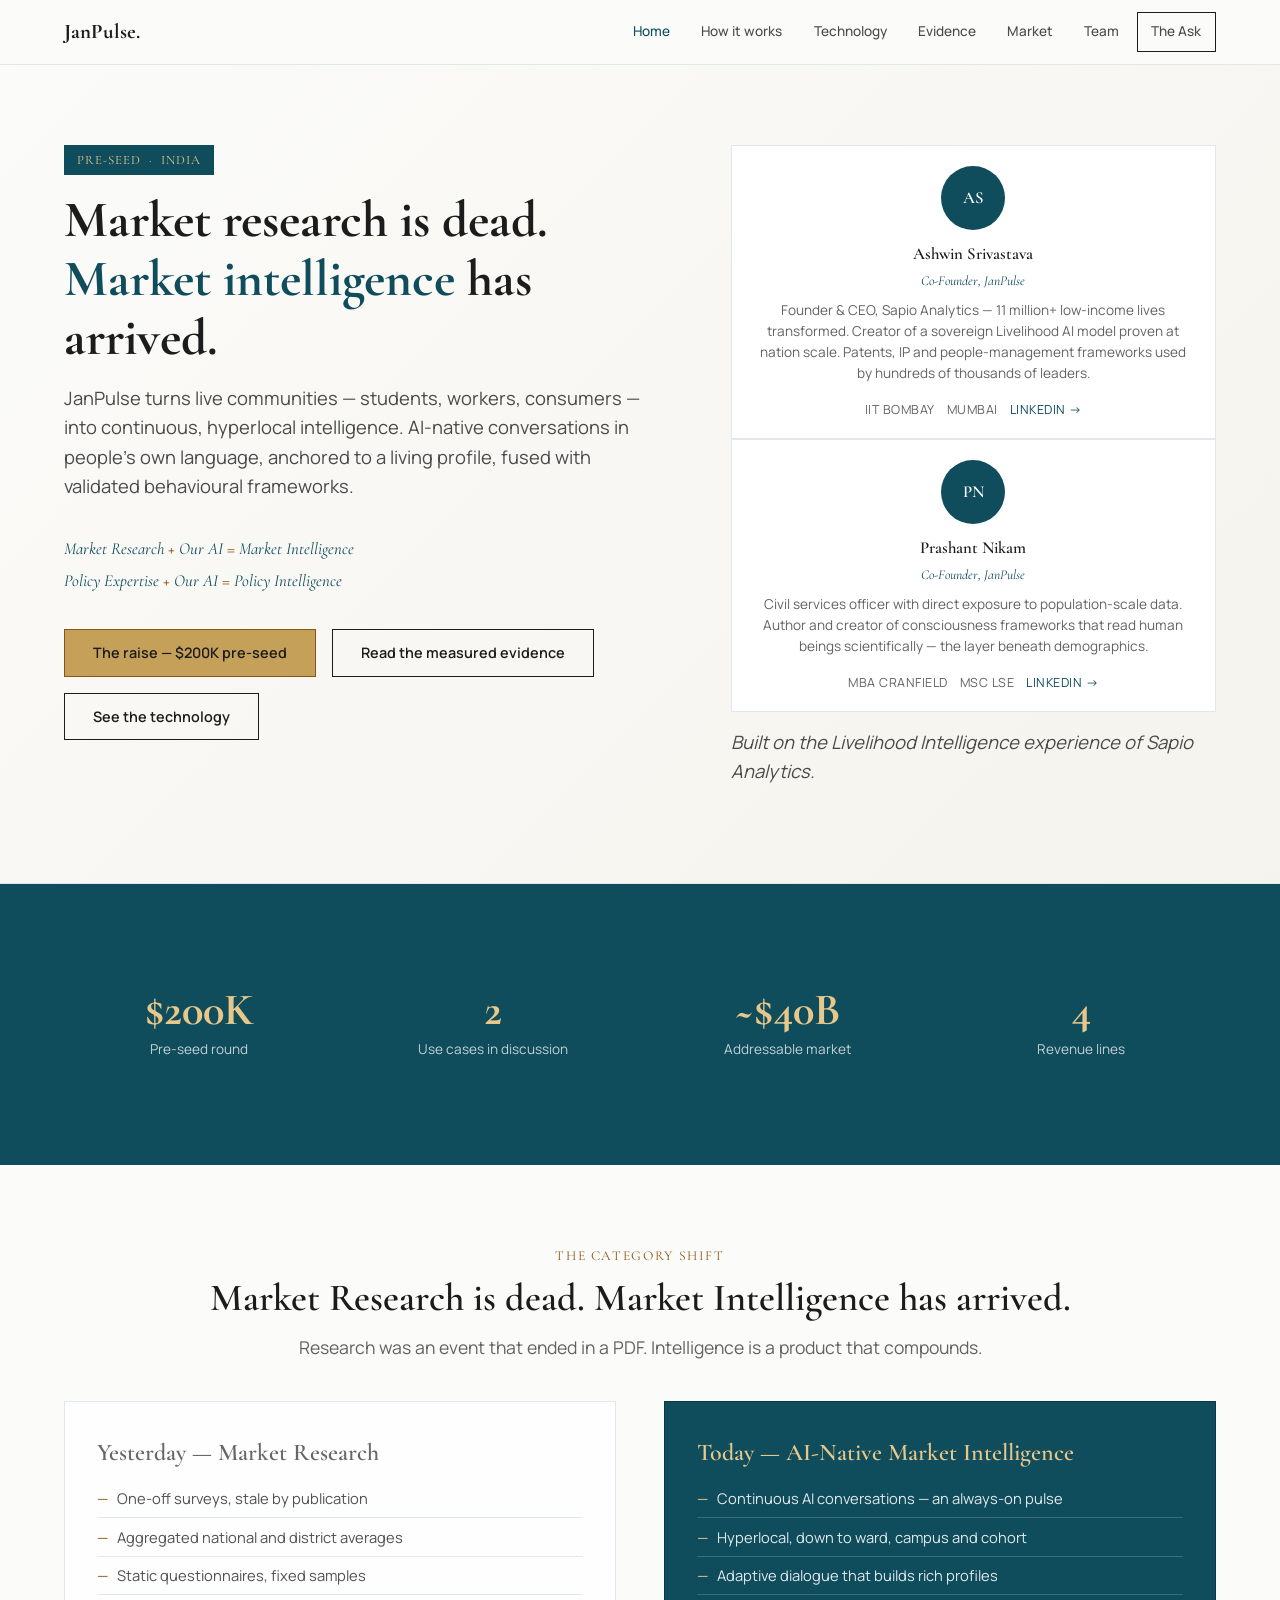
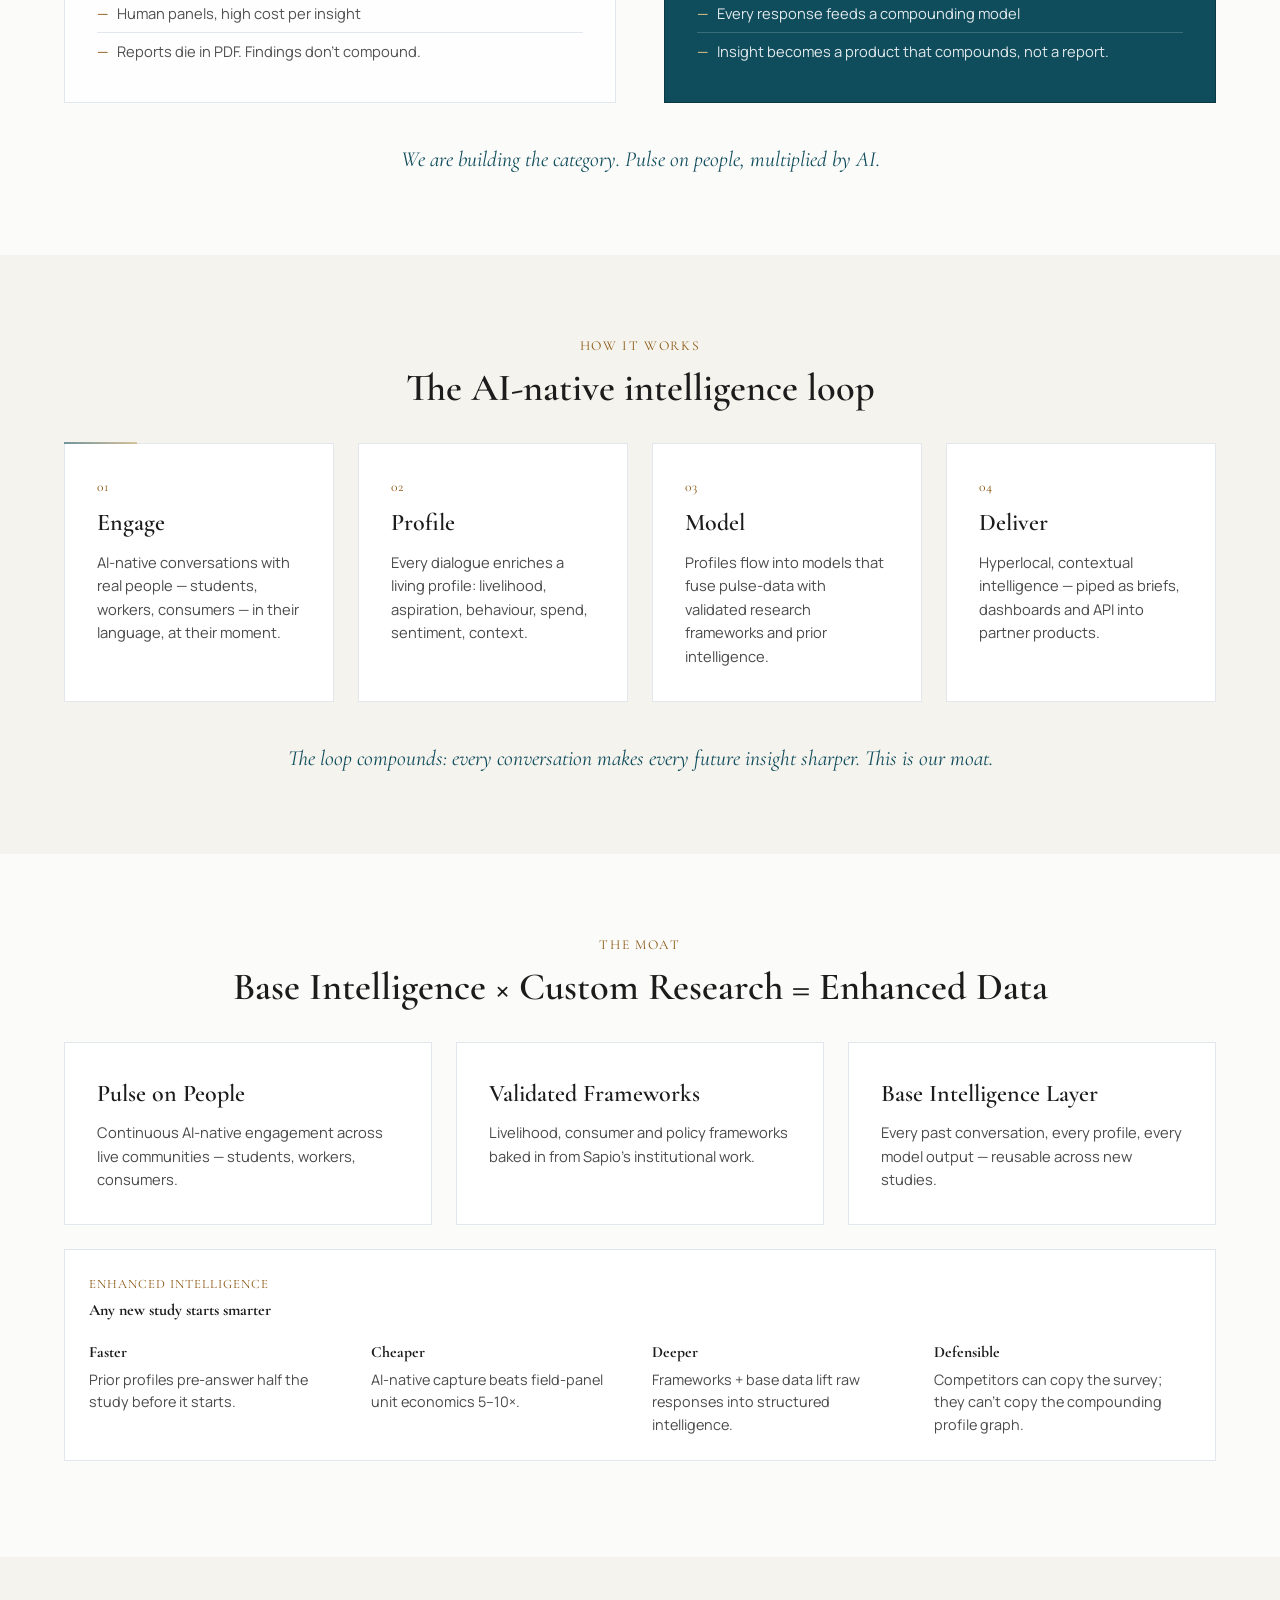
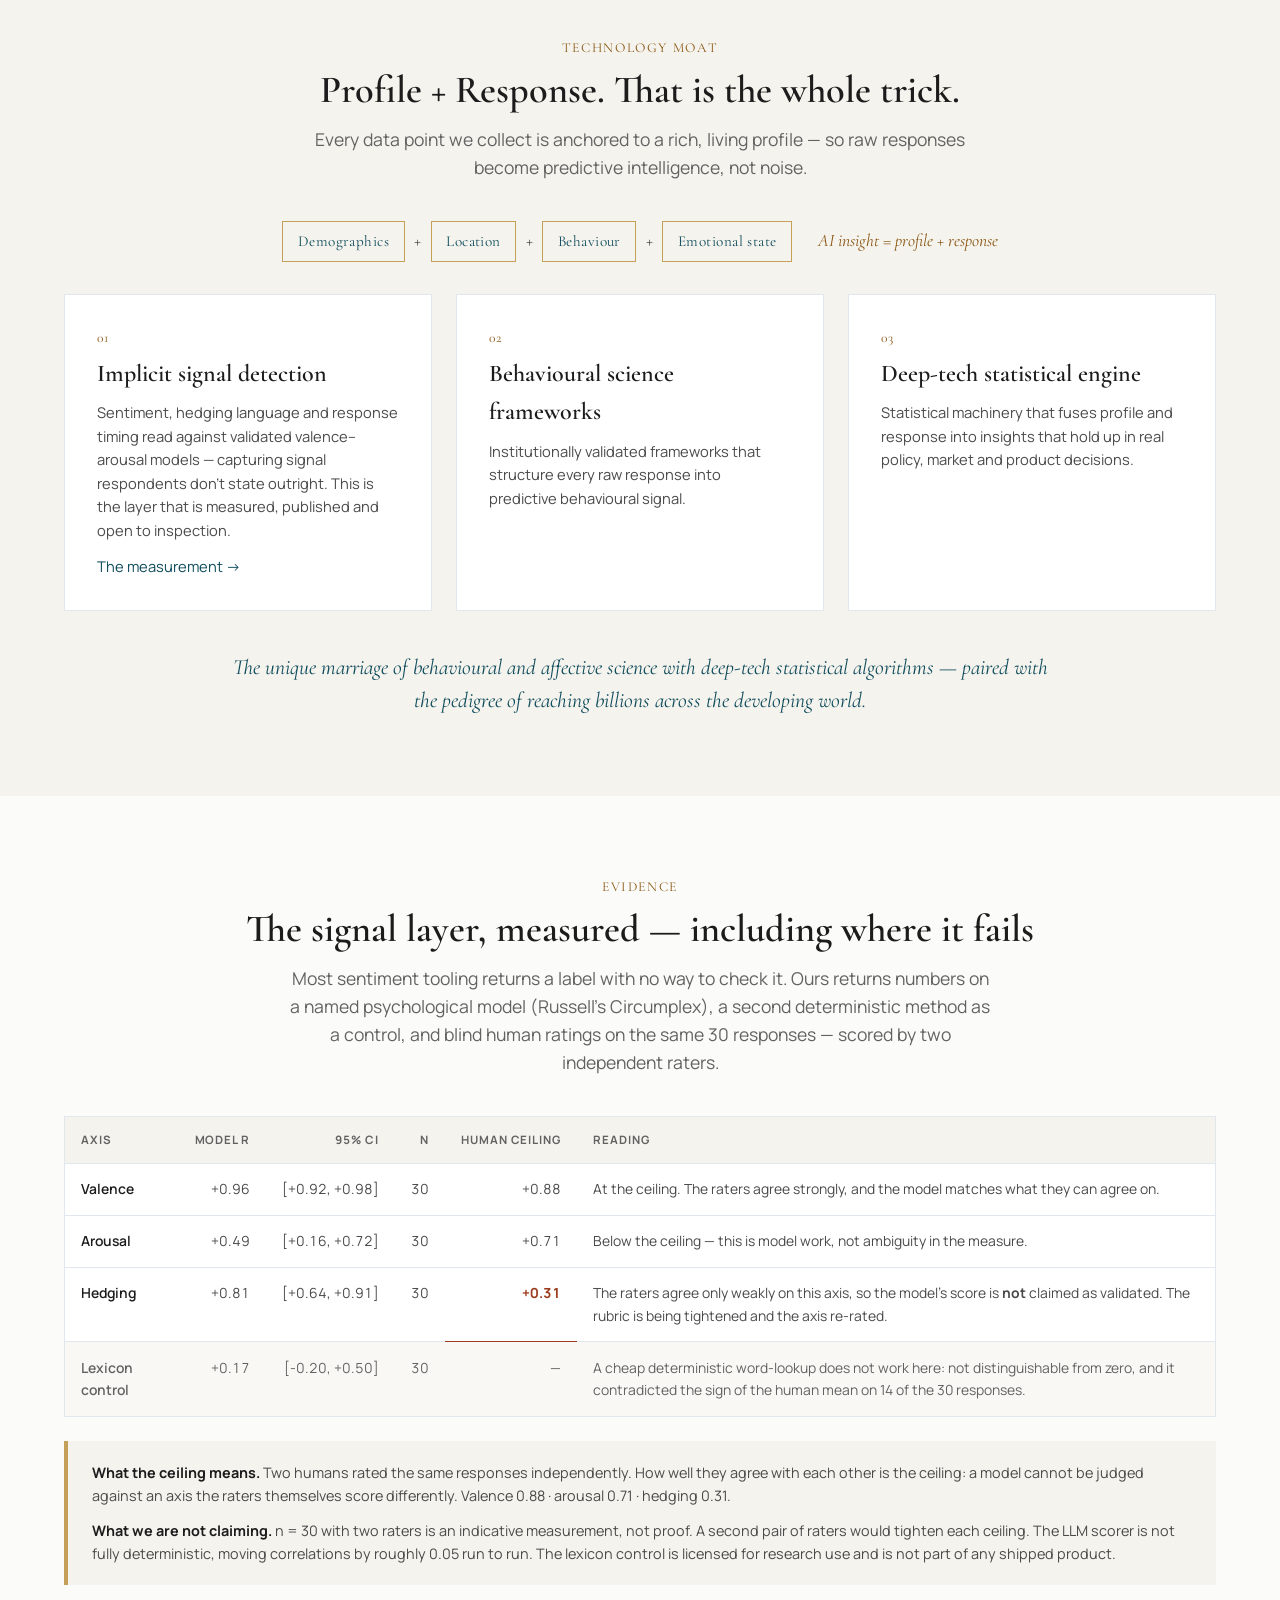
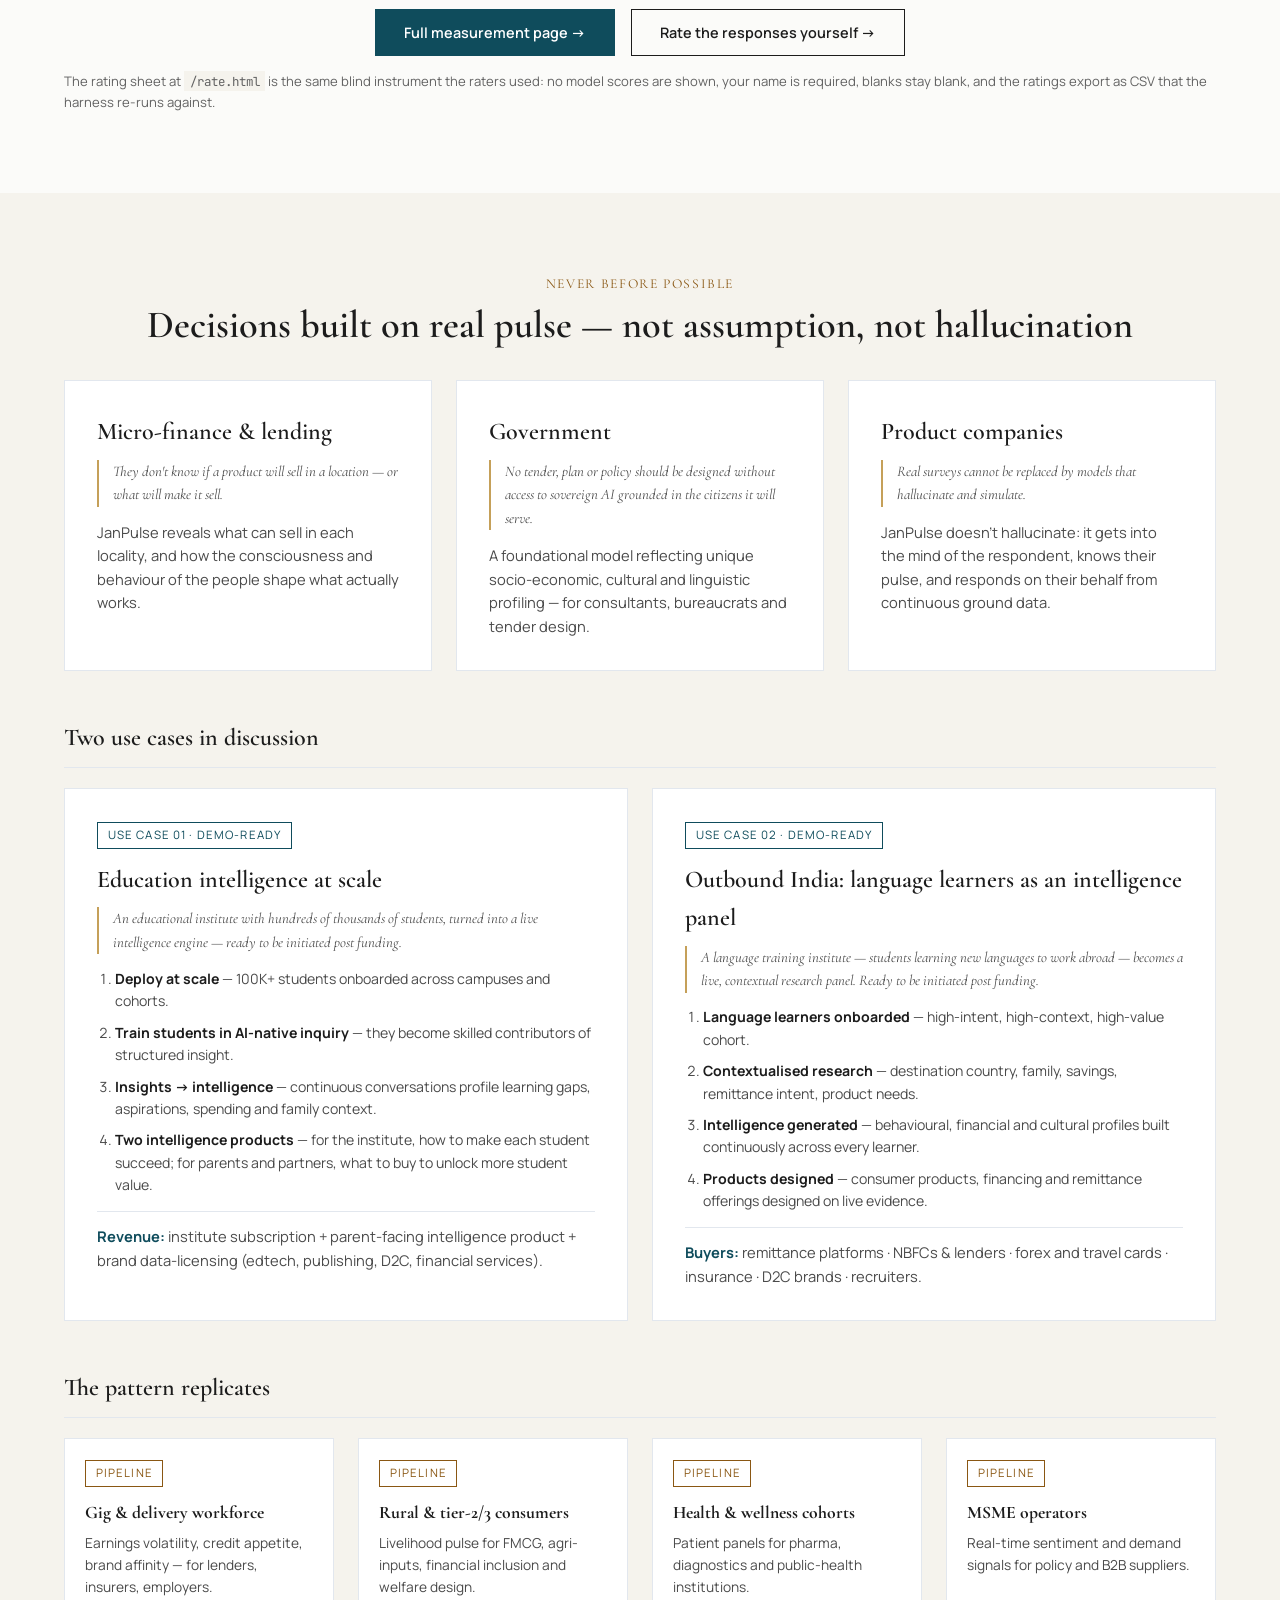
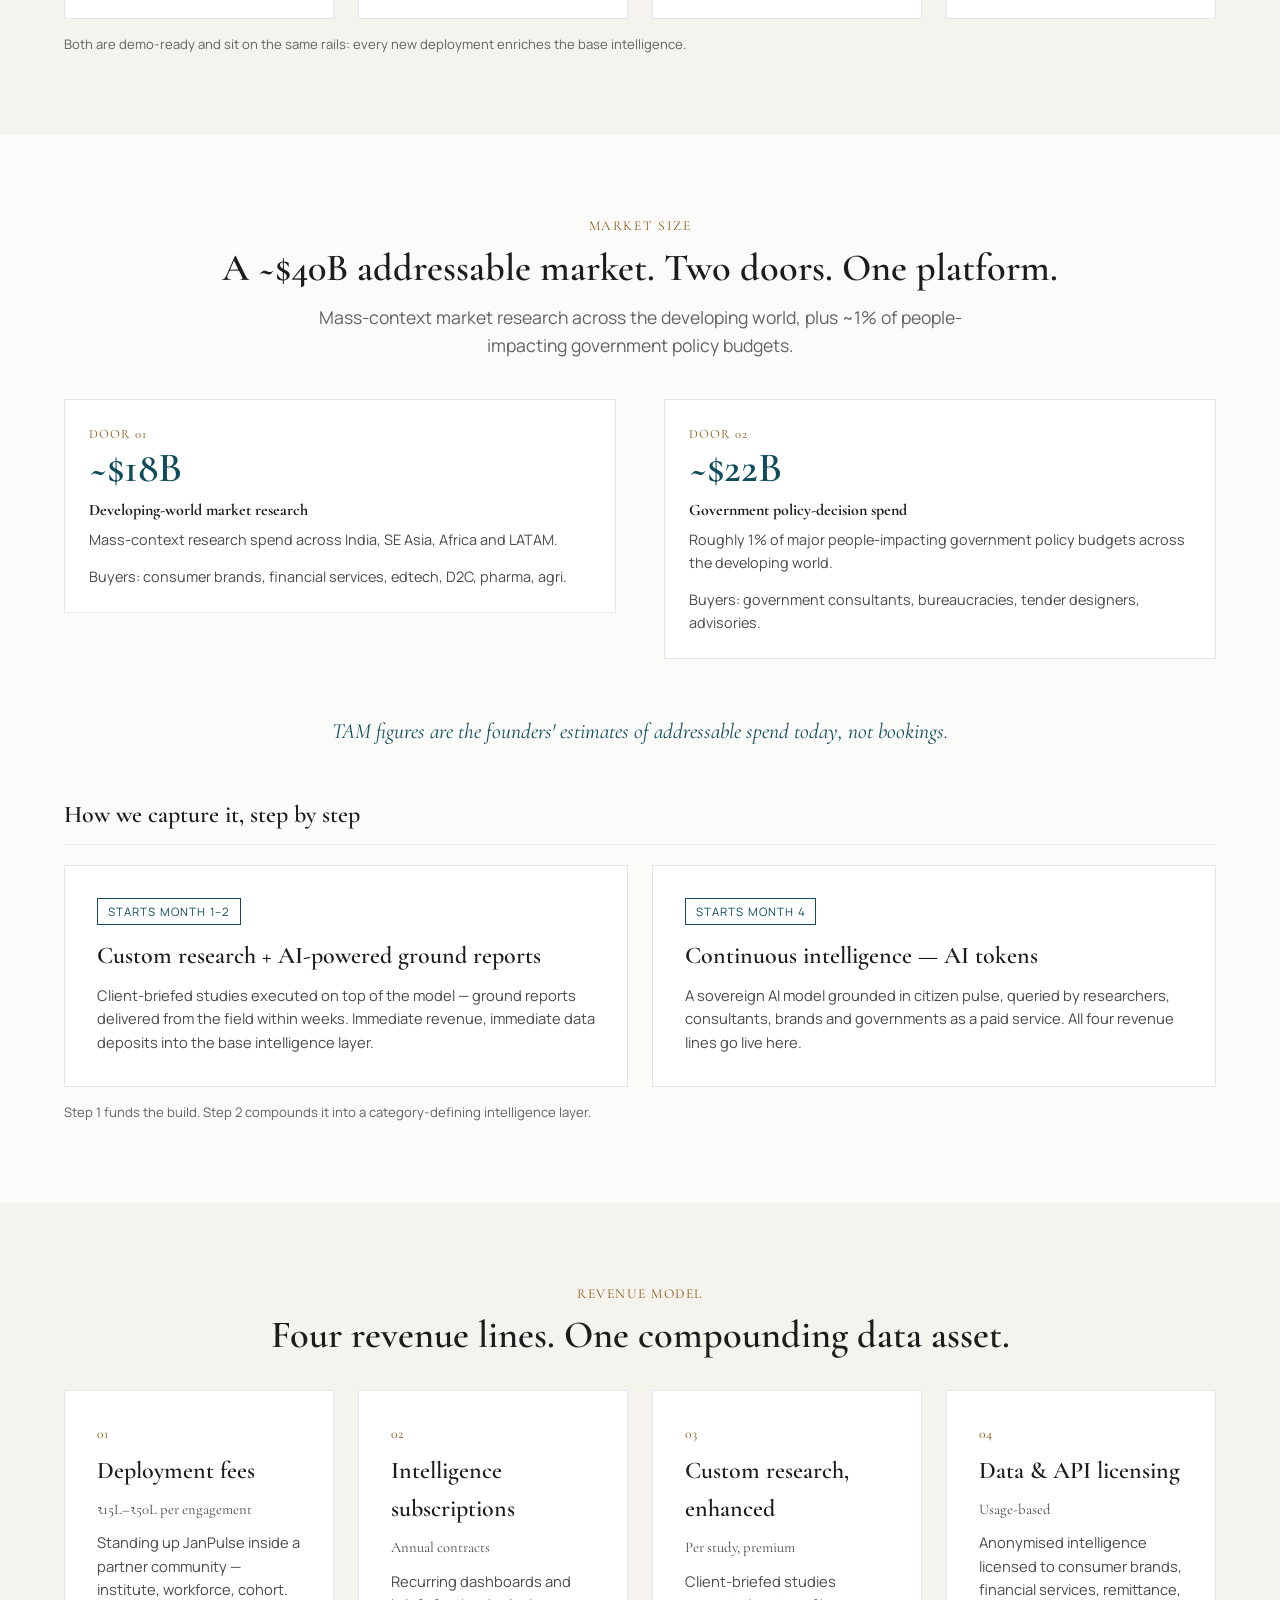
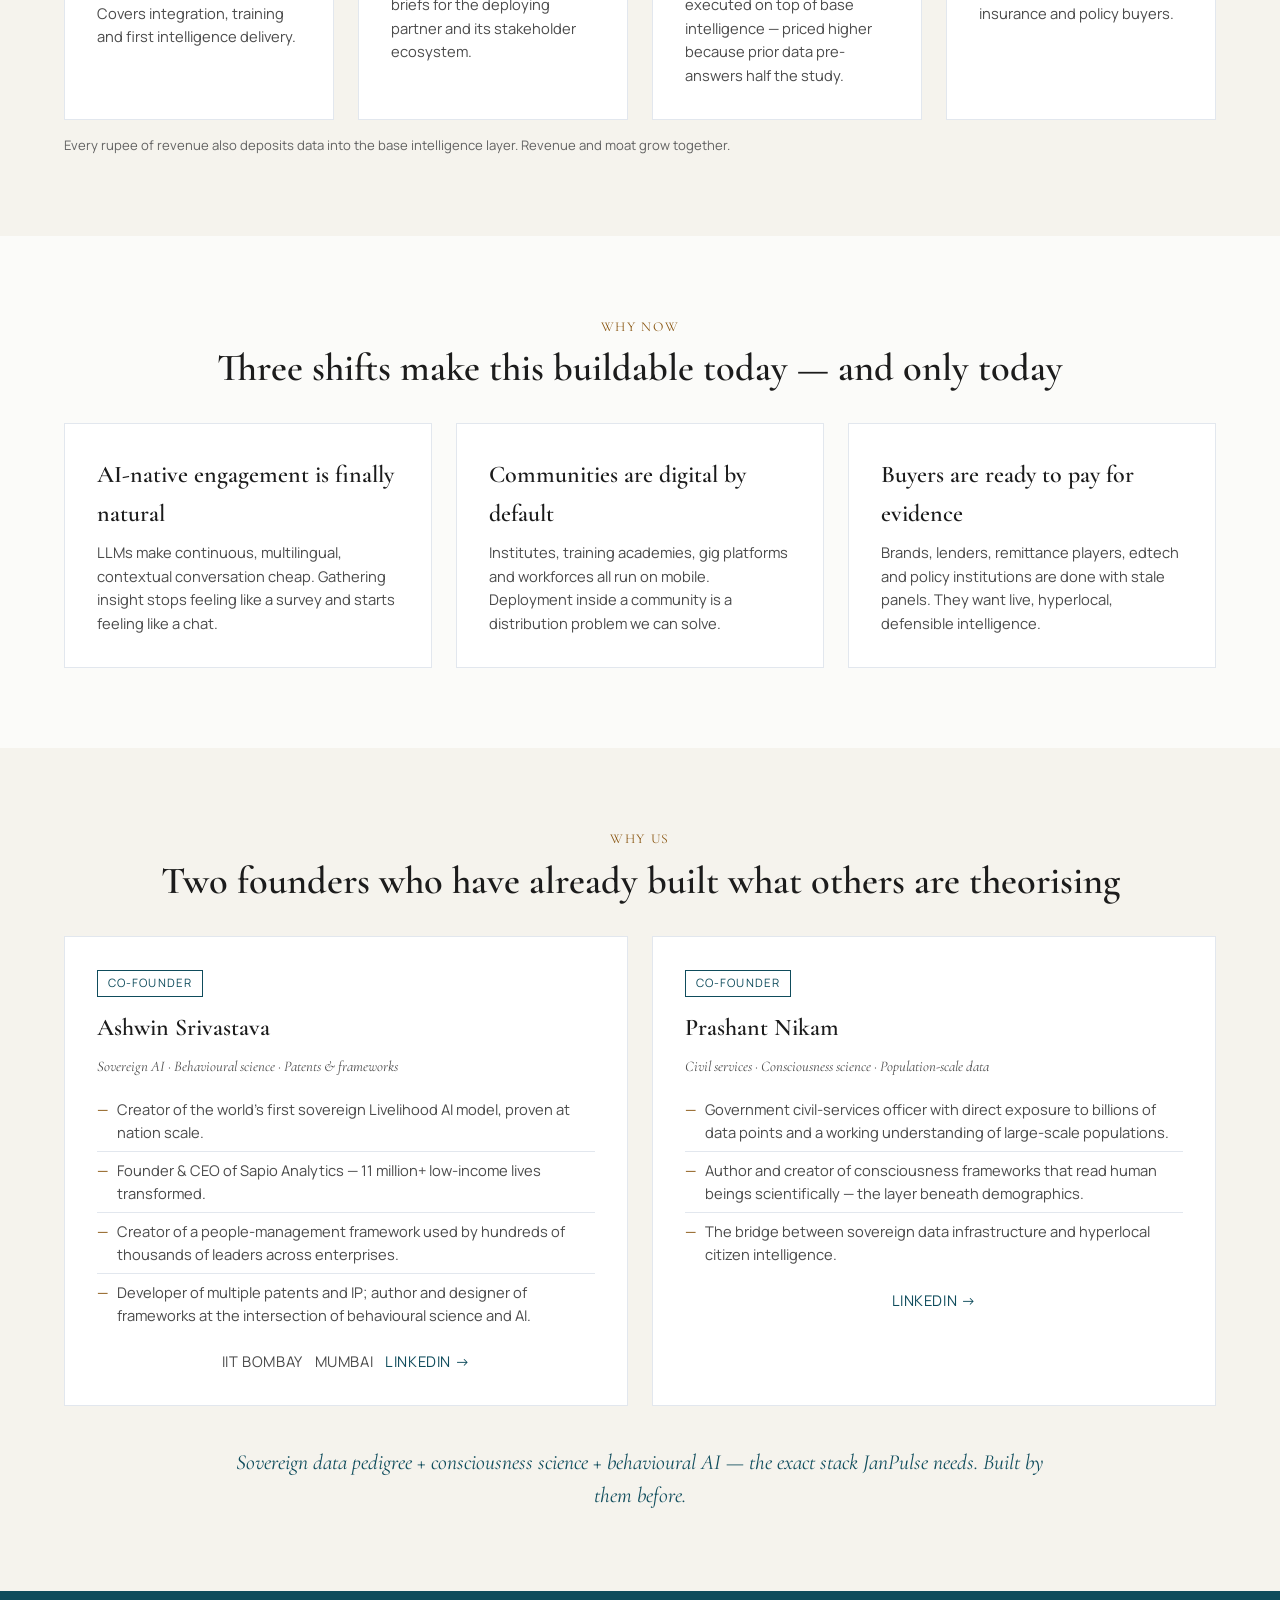
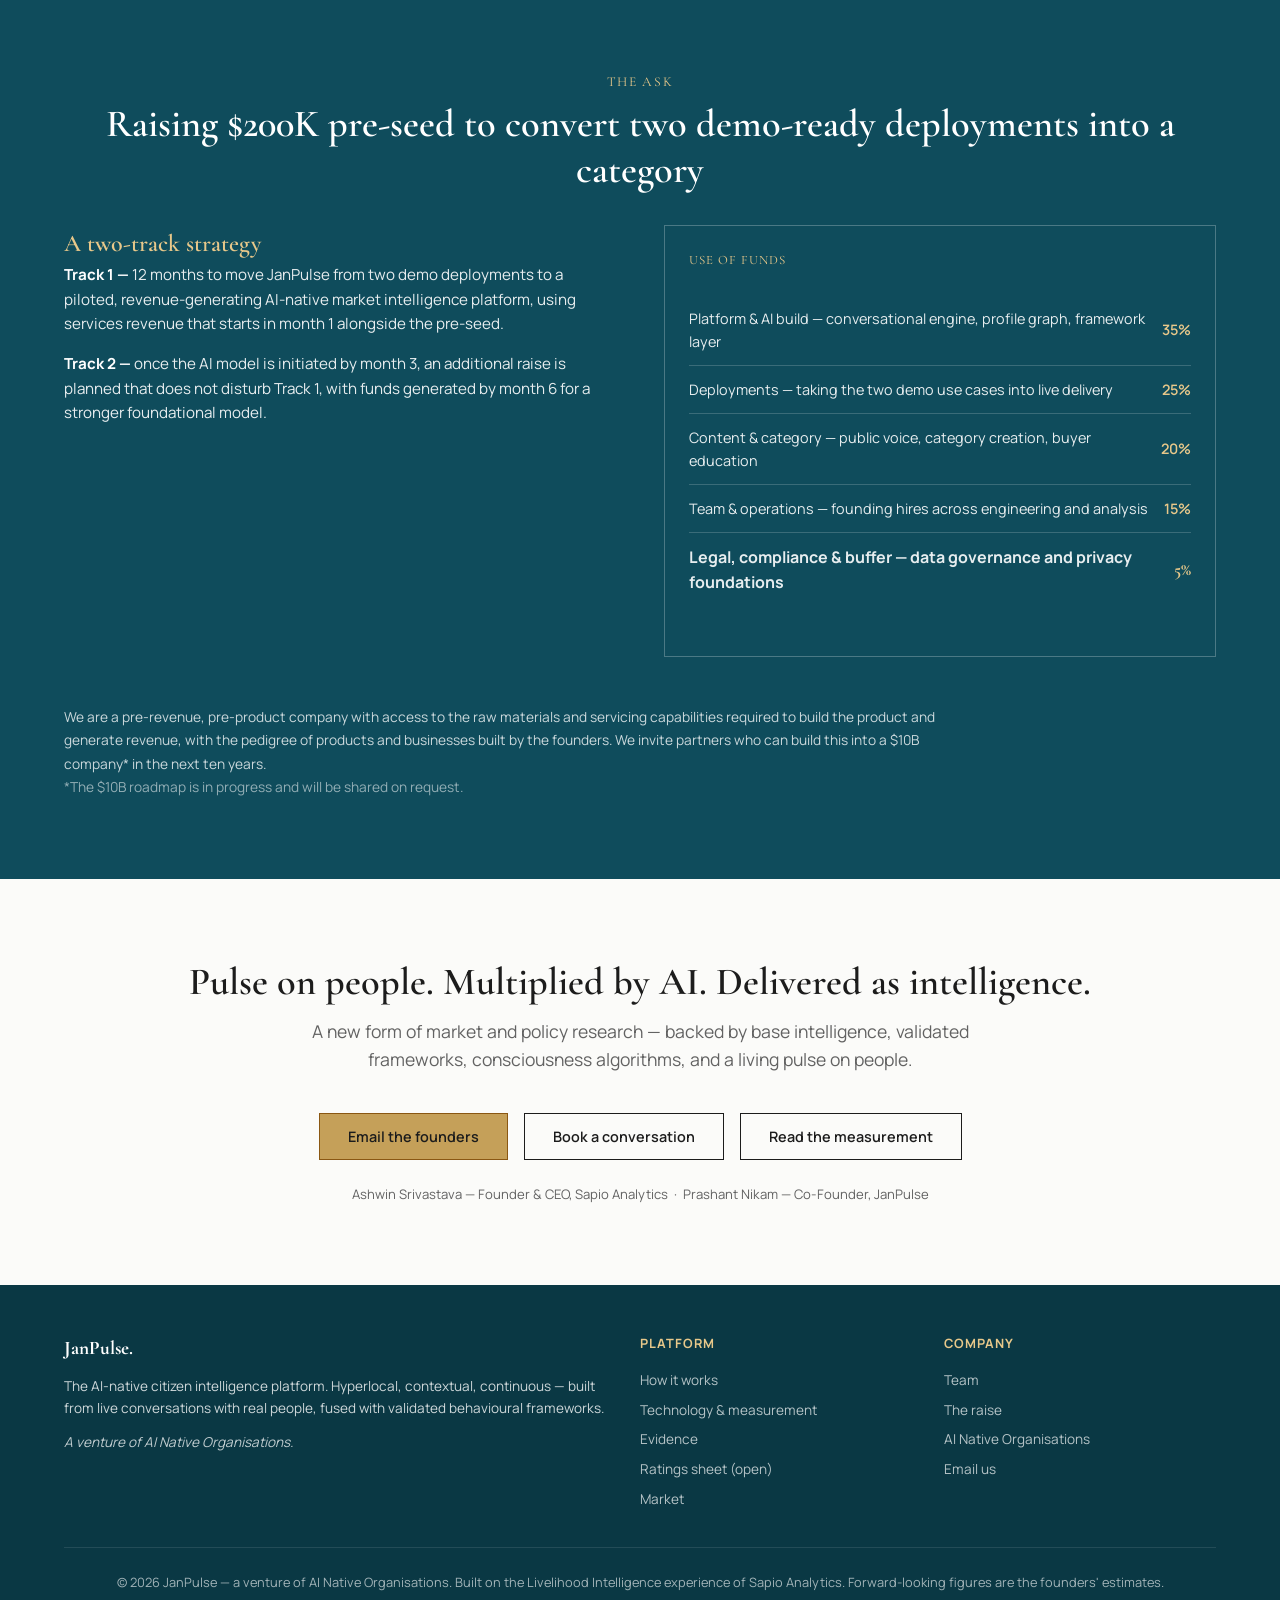
==== commit 1f1970c7: "Last 'live product' in the category list: product that compounds" ====
--- a/index.html
+++ b/index.html
@@ -133,7 +133,7 @@
           <li>Hyperlocal, down to ward, campus and cohort</li>
           <li>Adaptive dialogue that builds rich profiles</li>
           <li>Every response feeds a compounding model</li>
-          <li>Insight becomes a live product, not a report.</li>
+          <li>Insight becomes a product that compounds, not a report.</li>
         </ul>
       </div>
     </div>
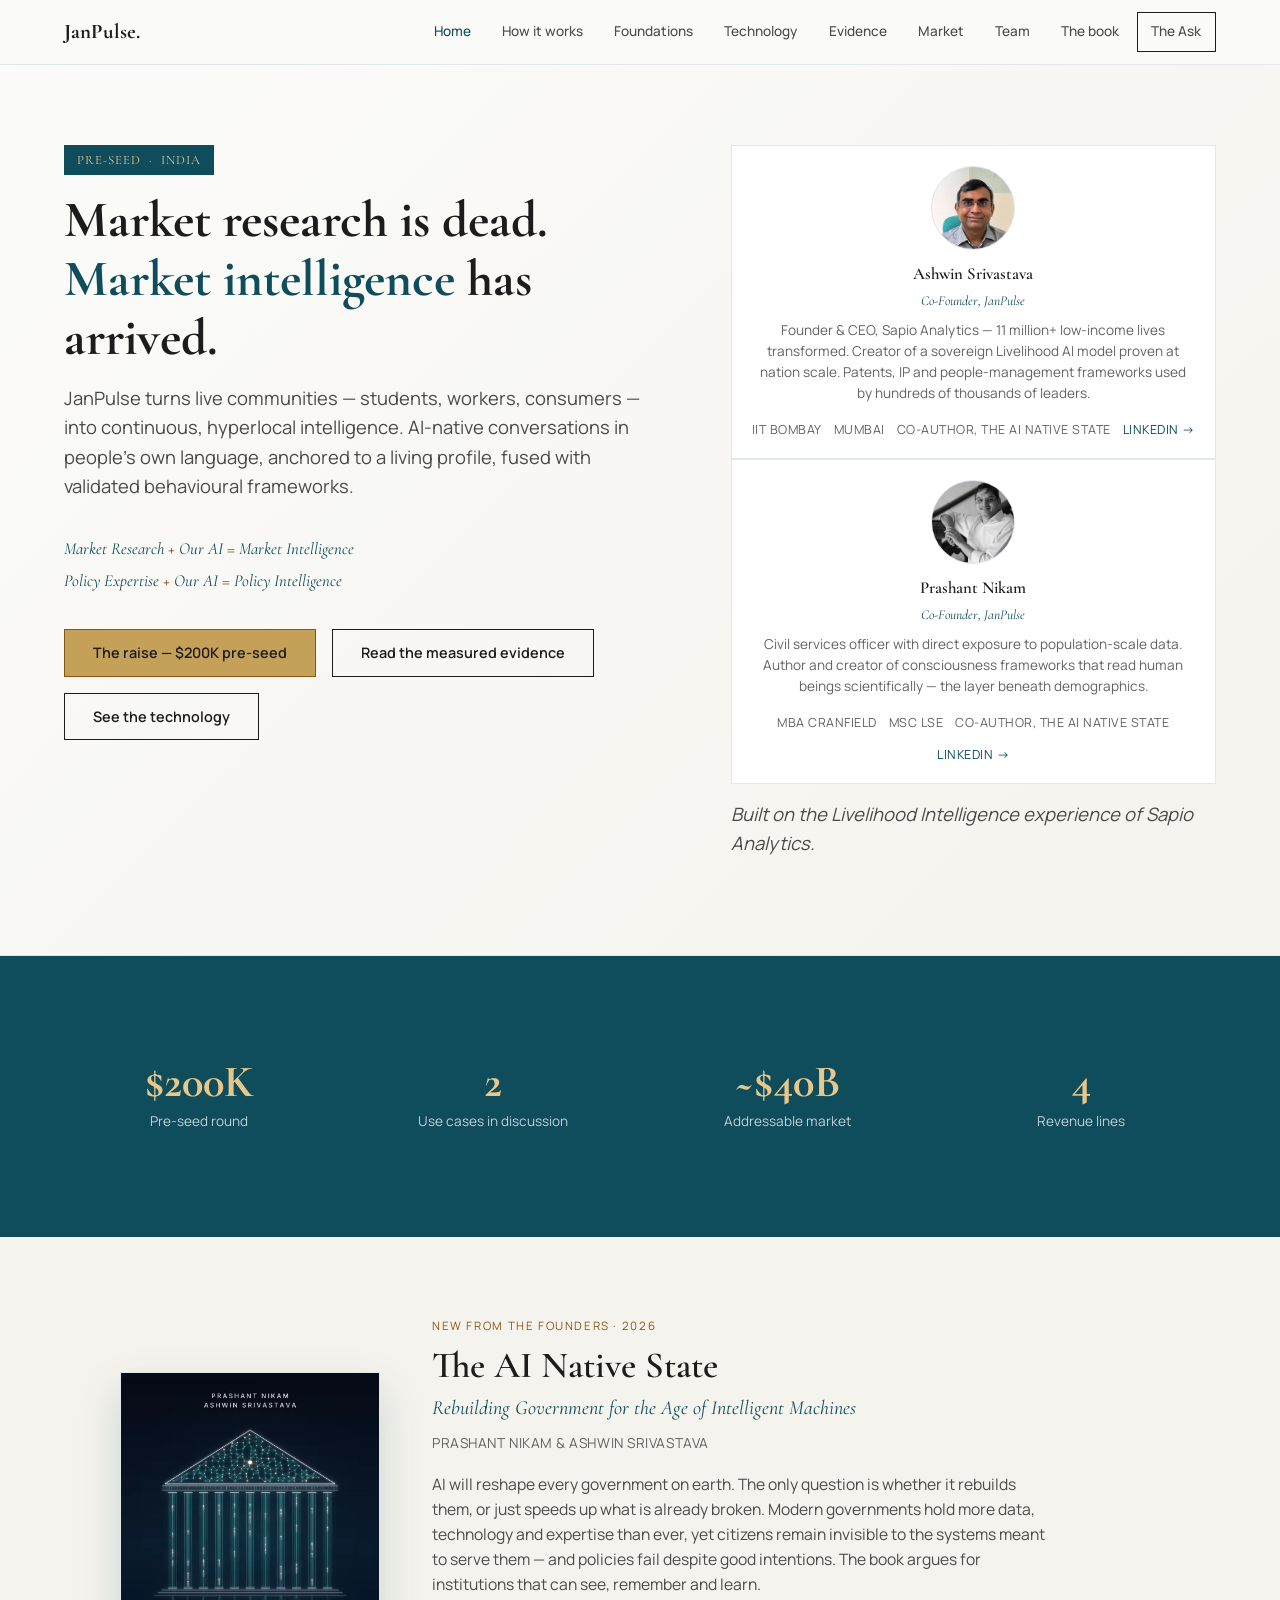
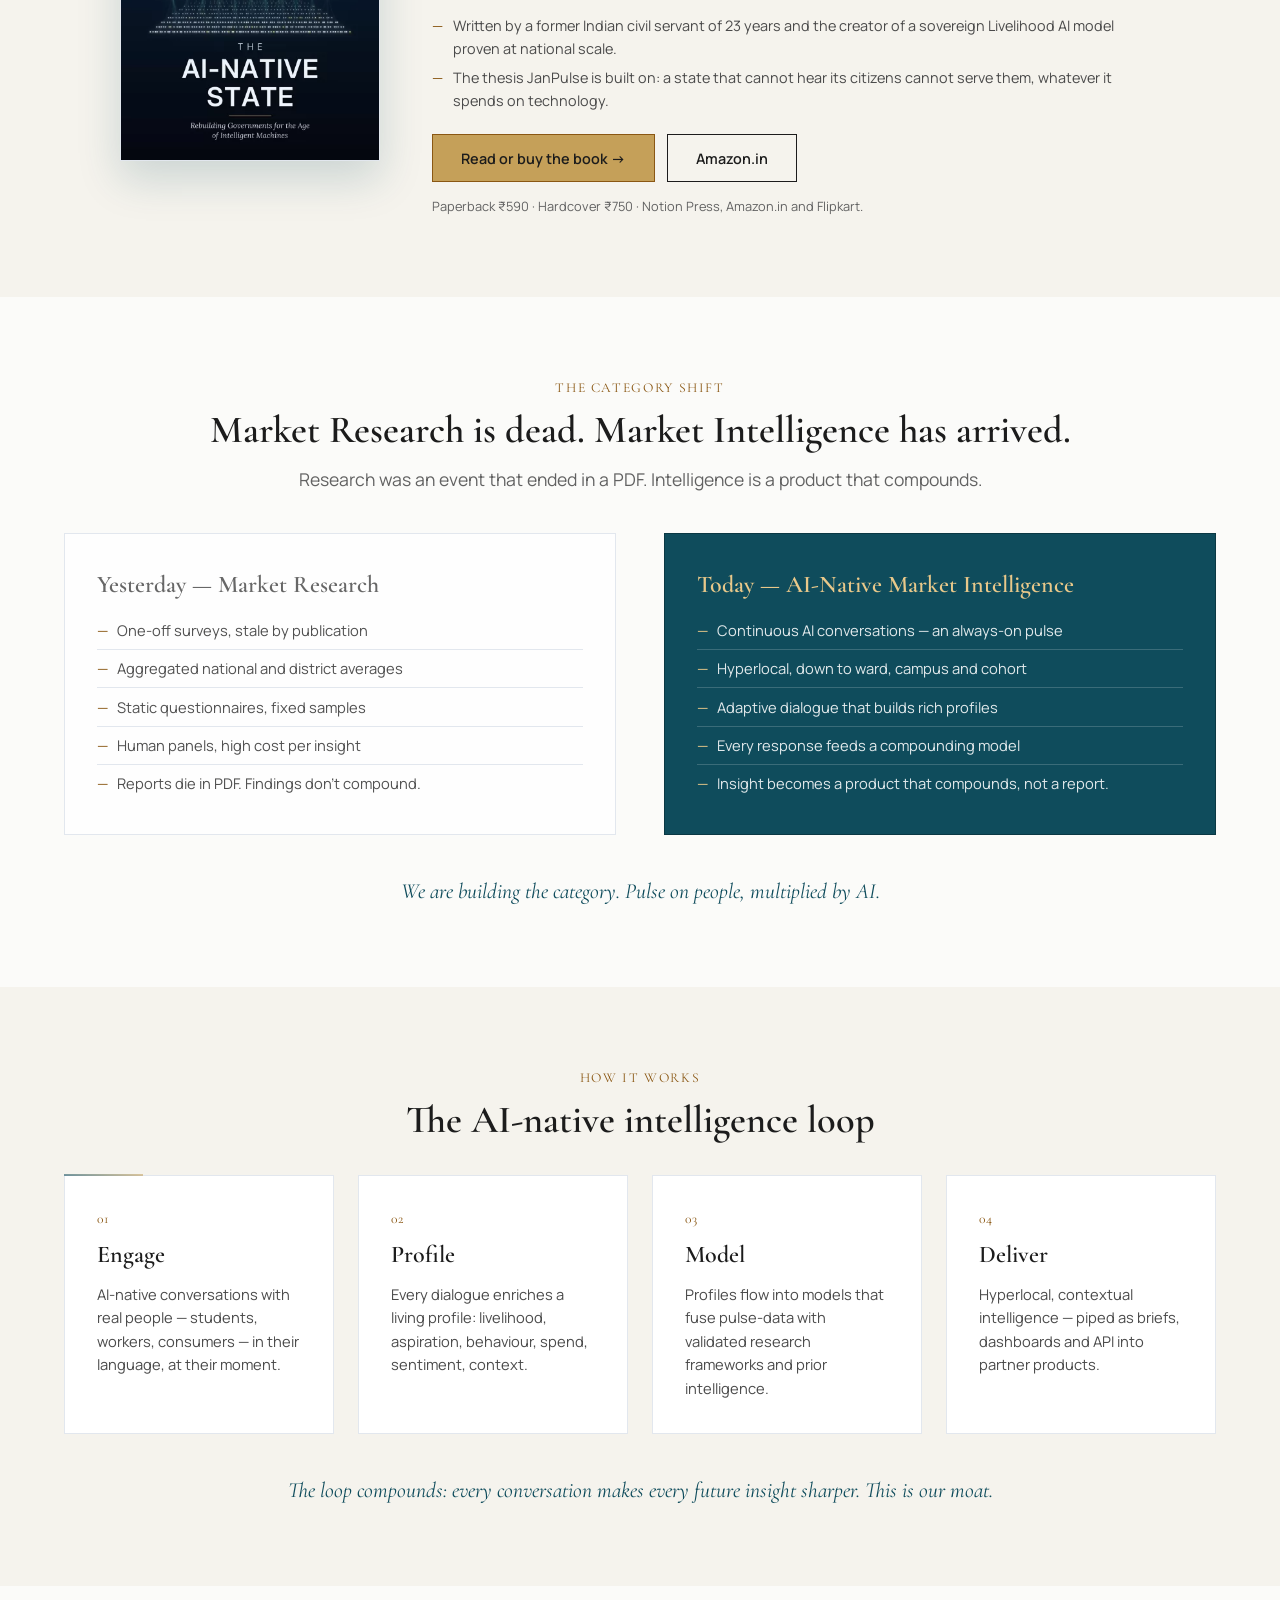
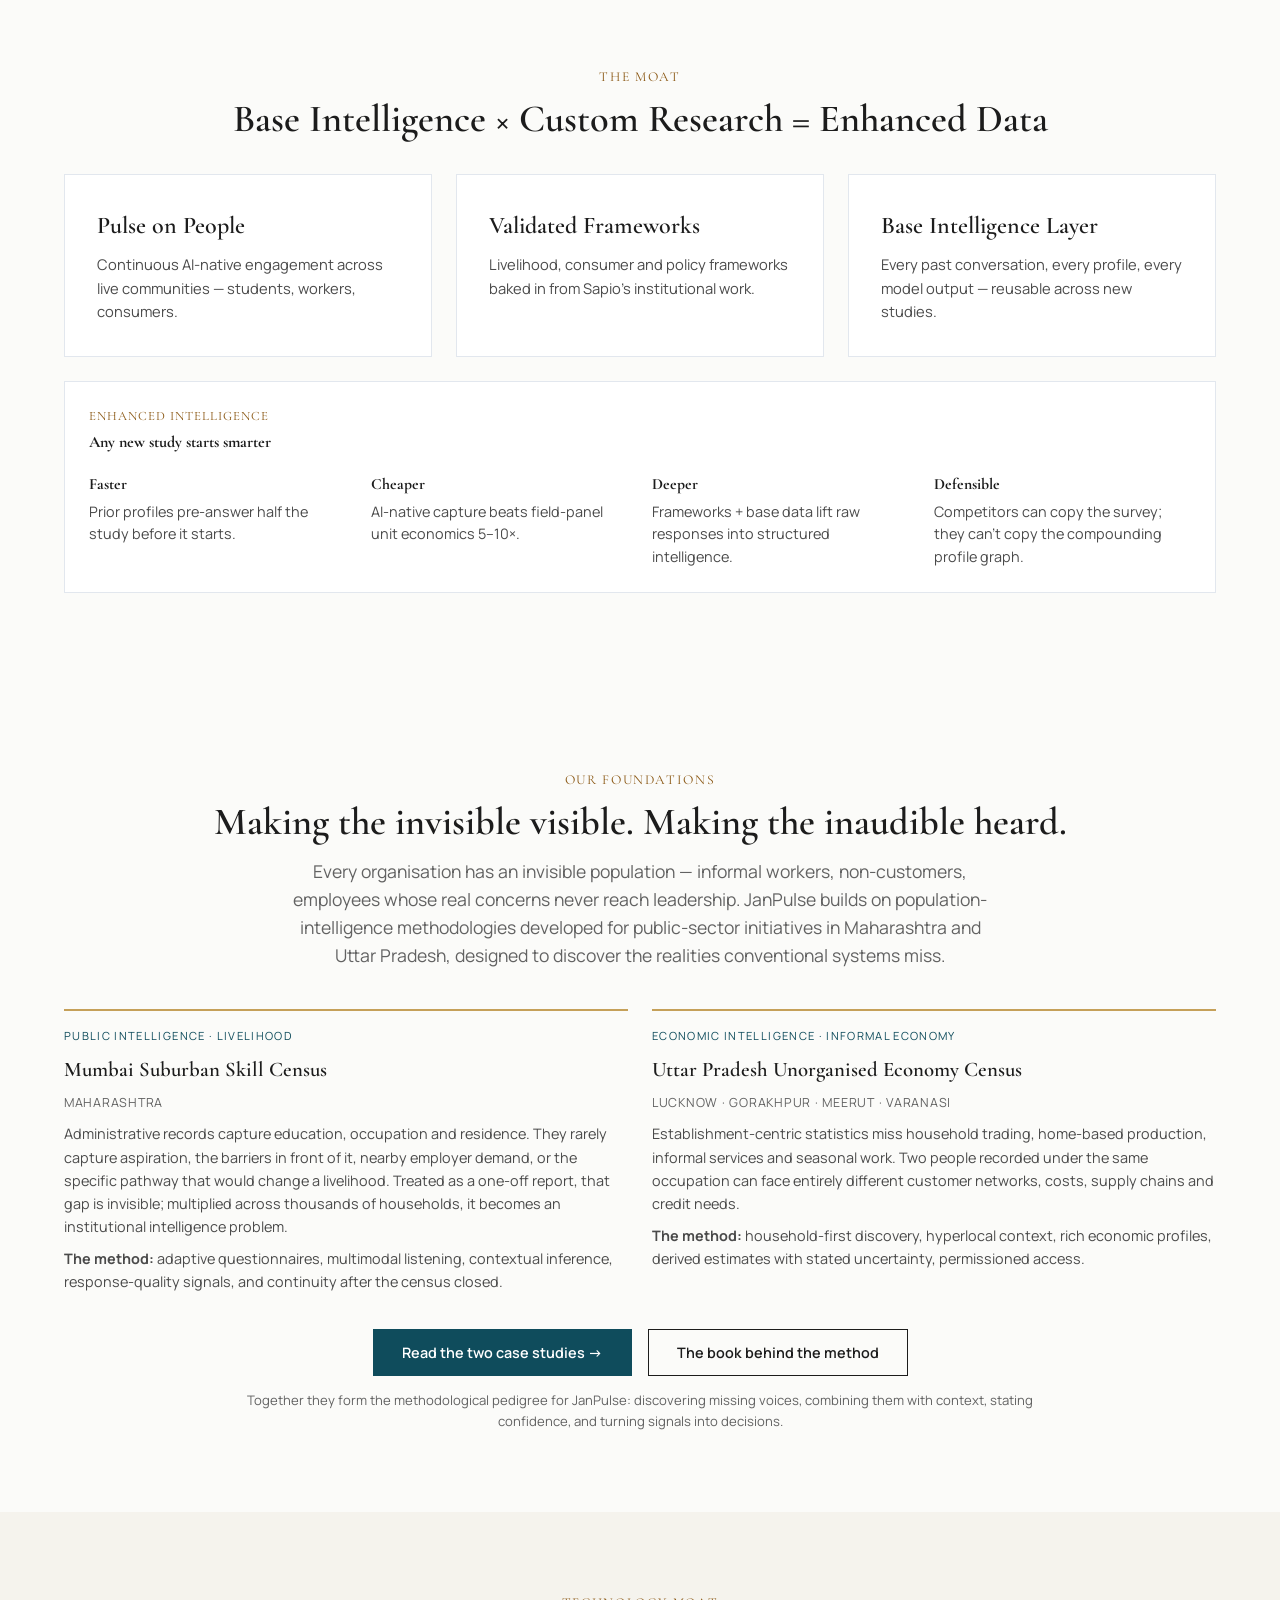
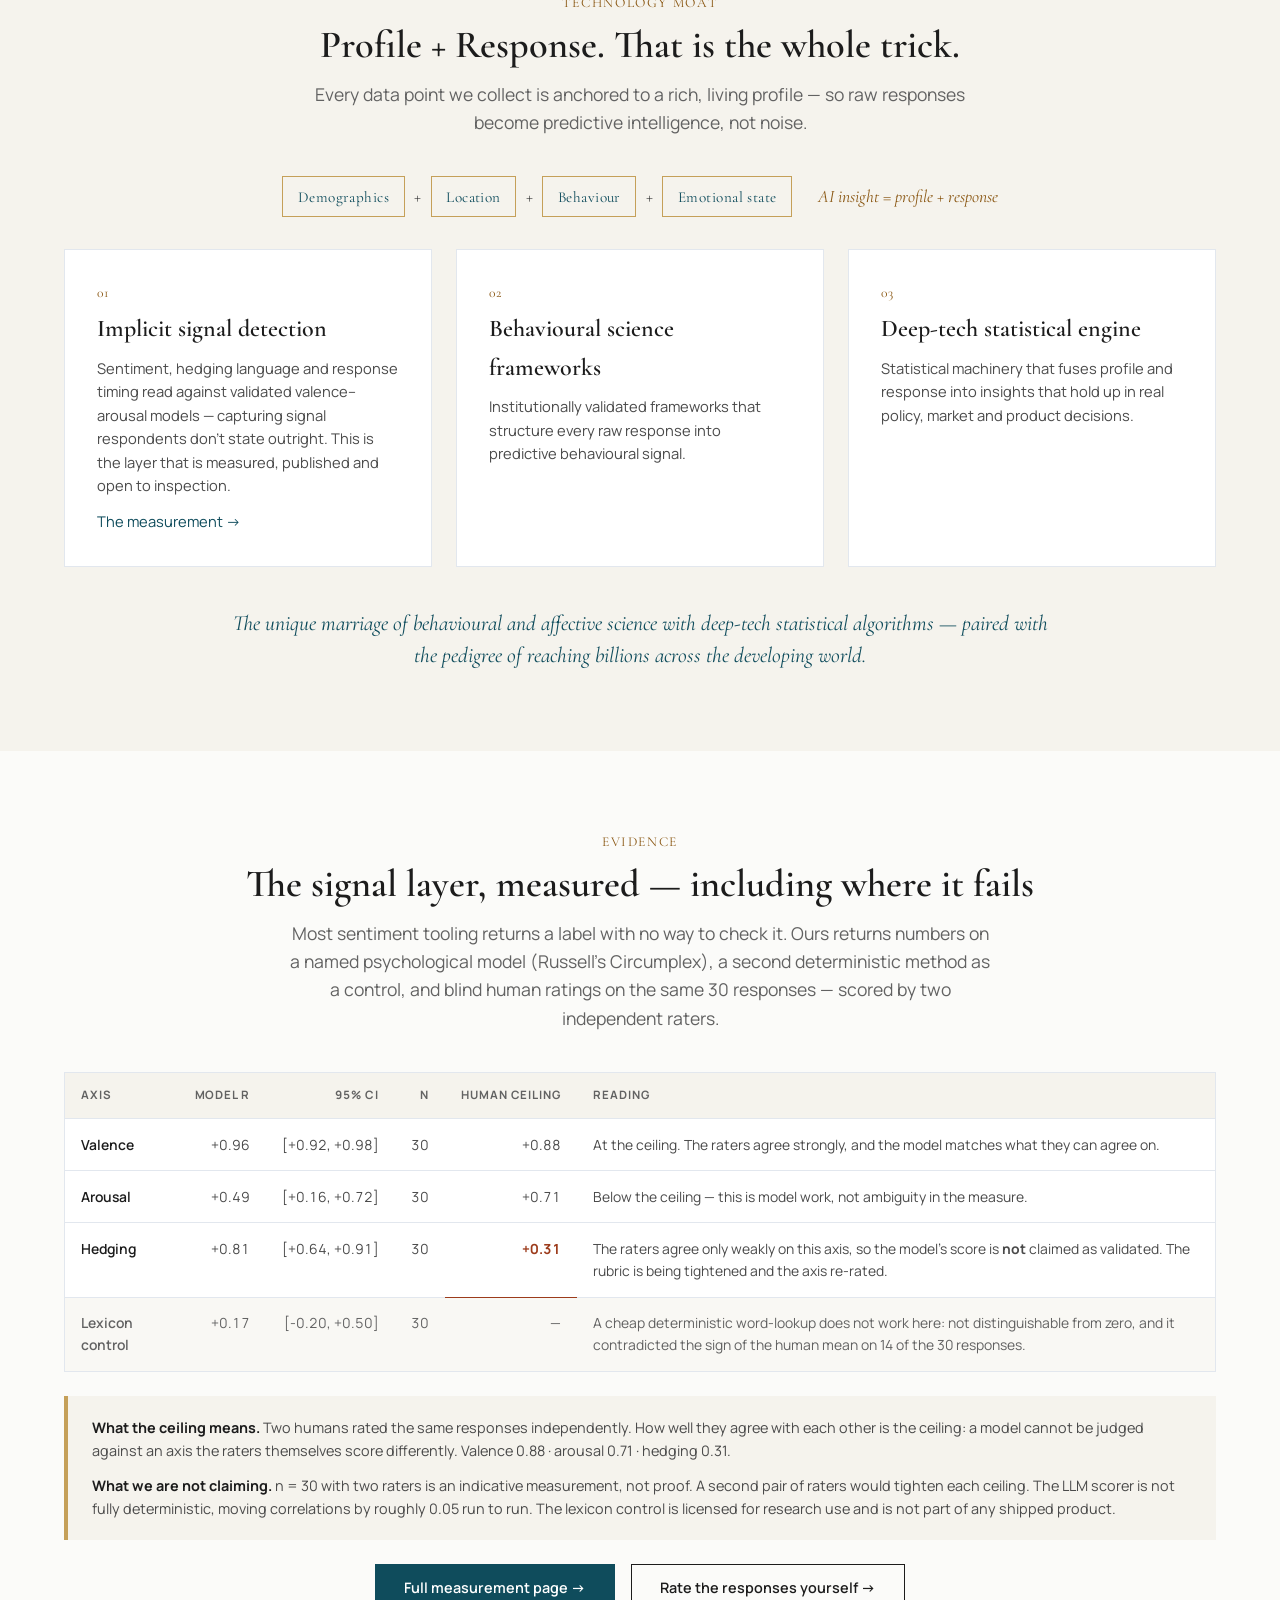
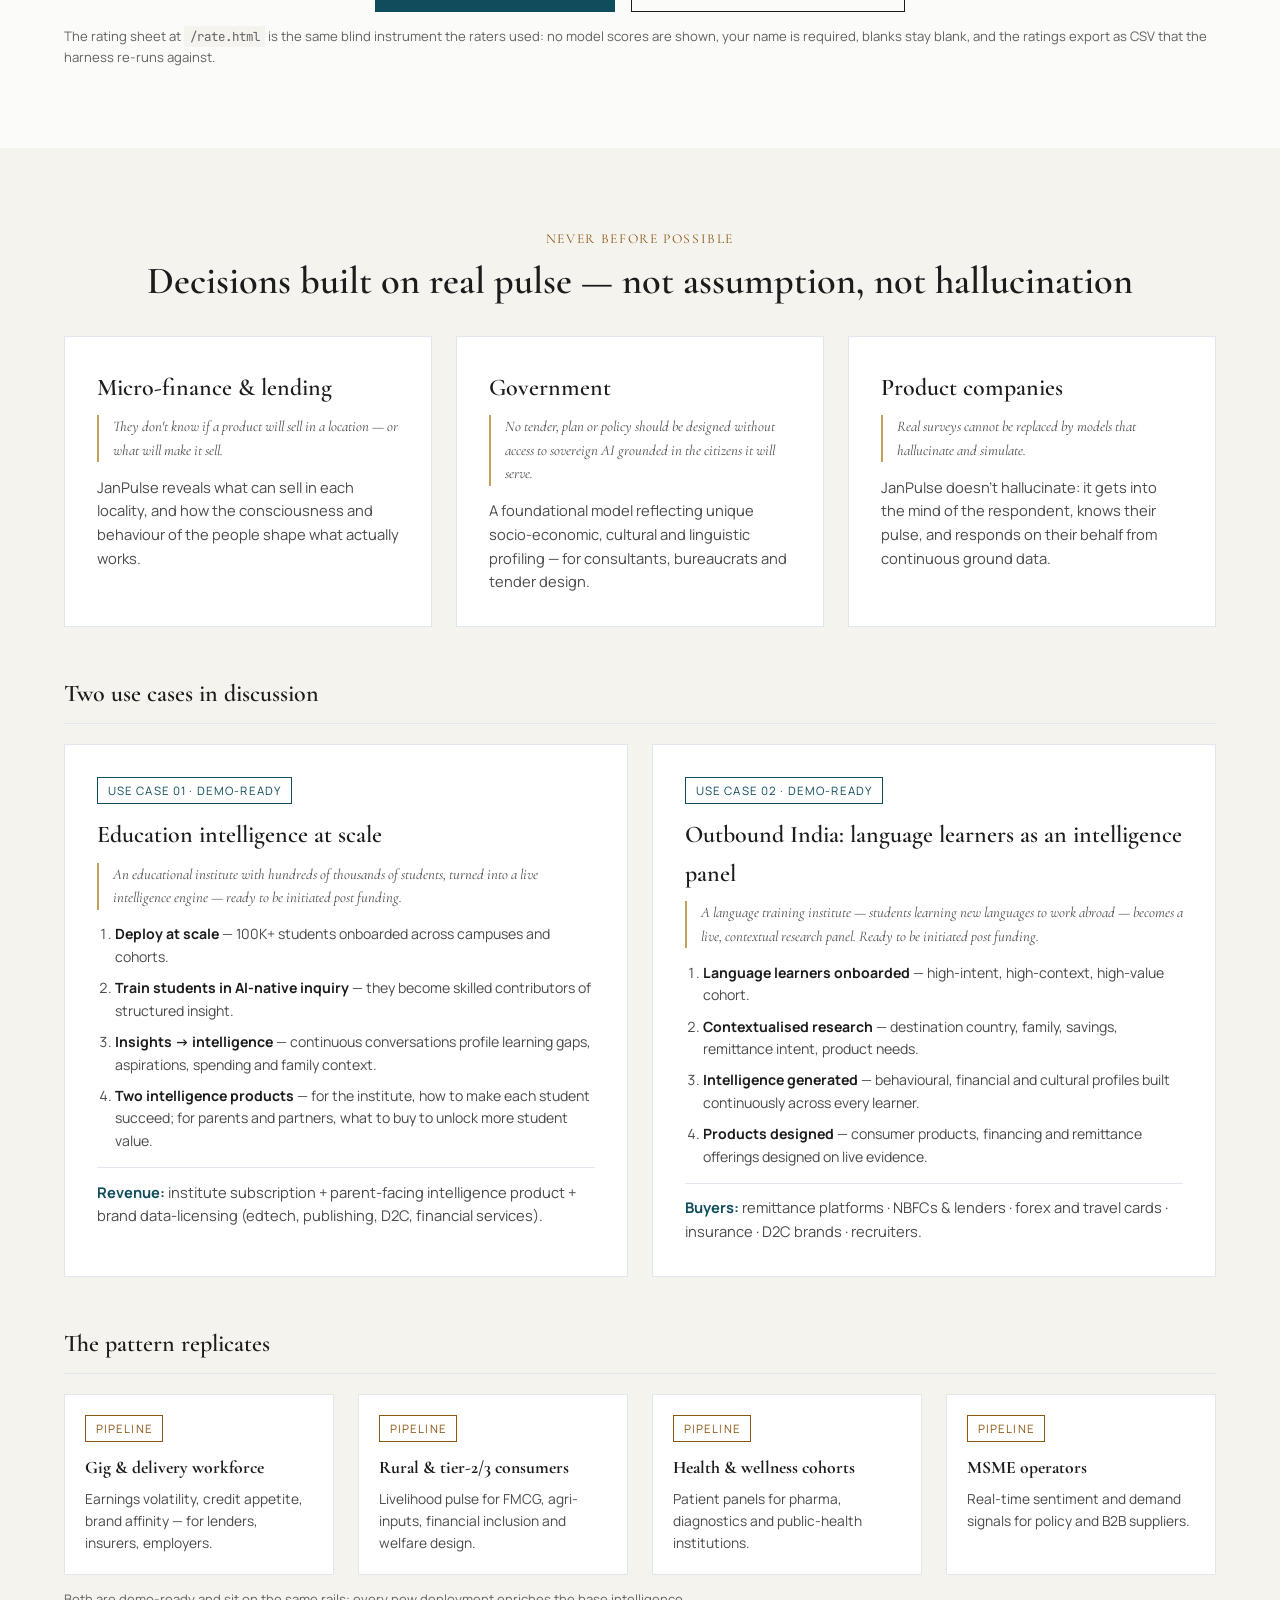
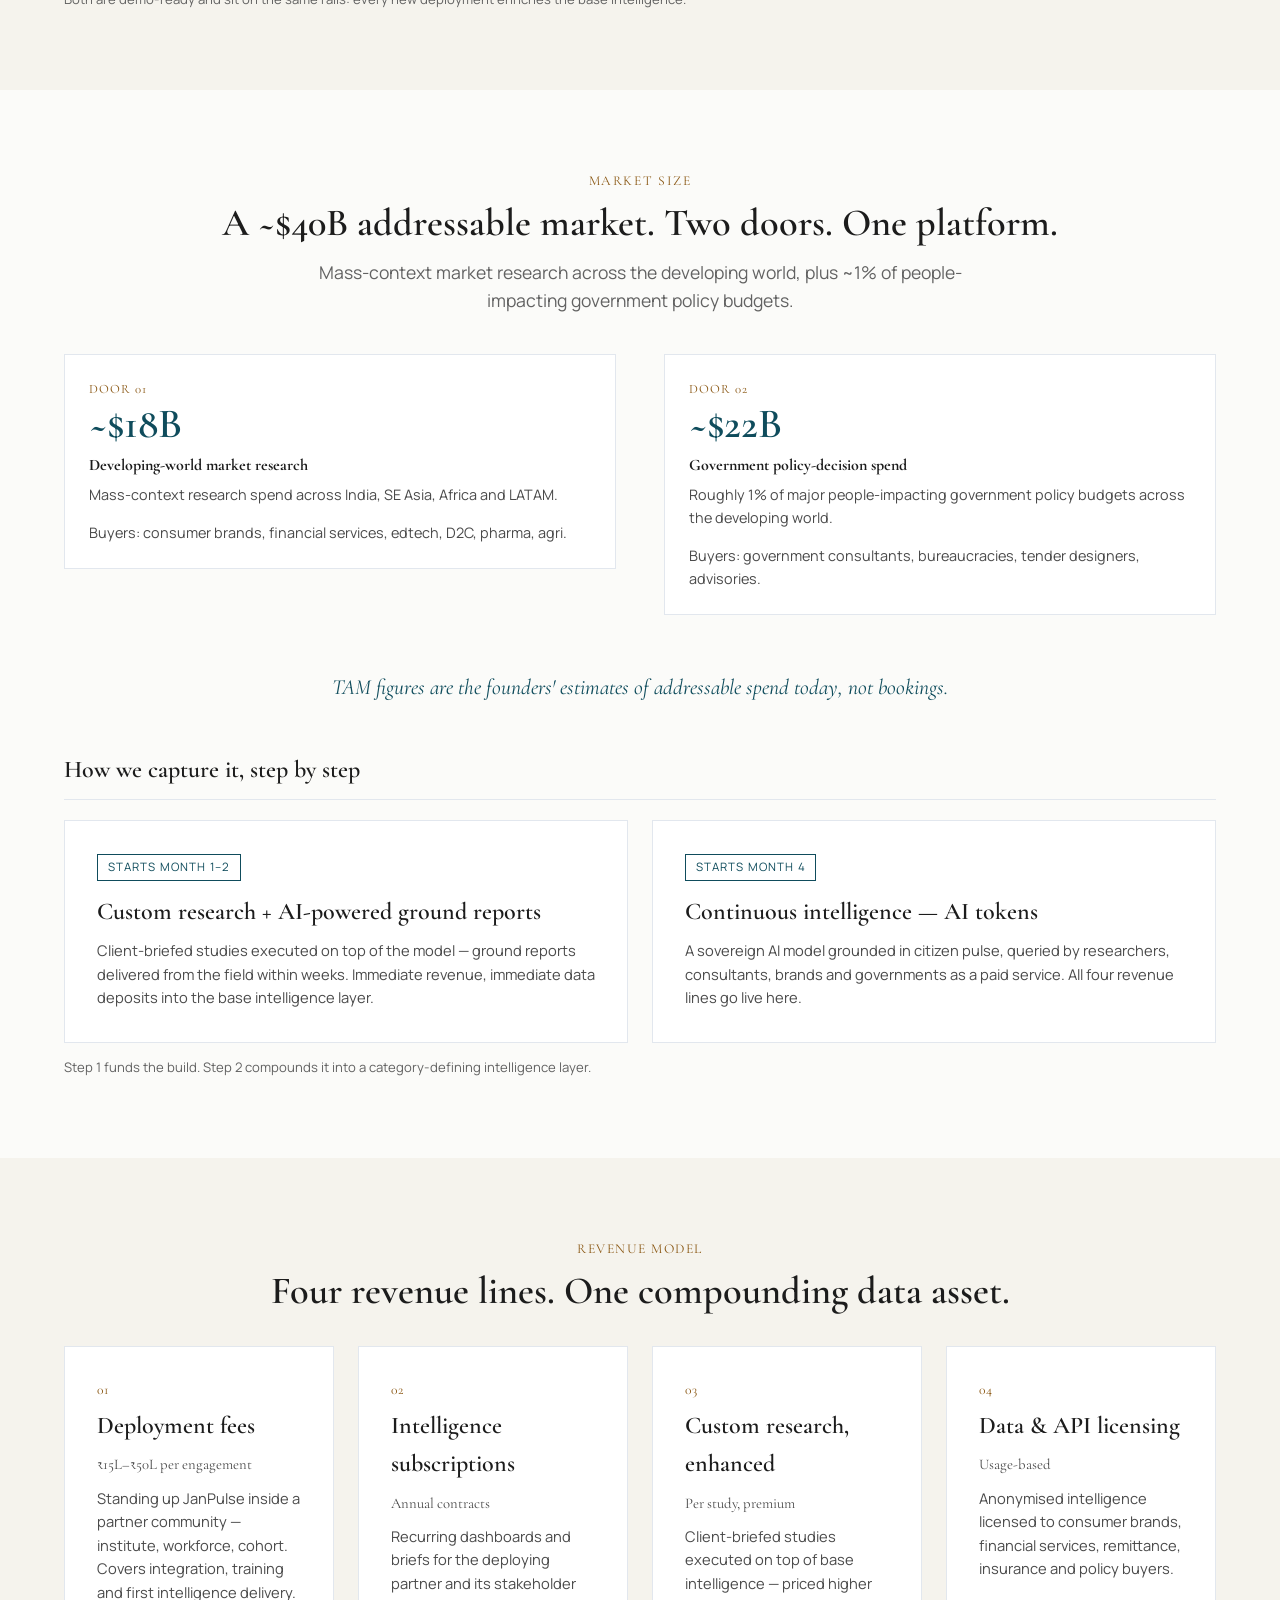
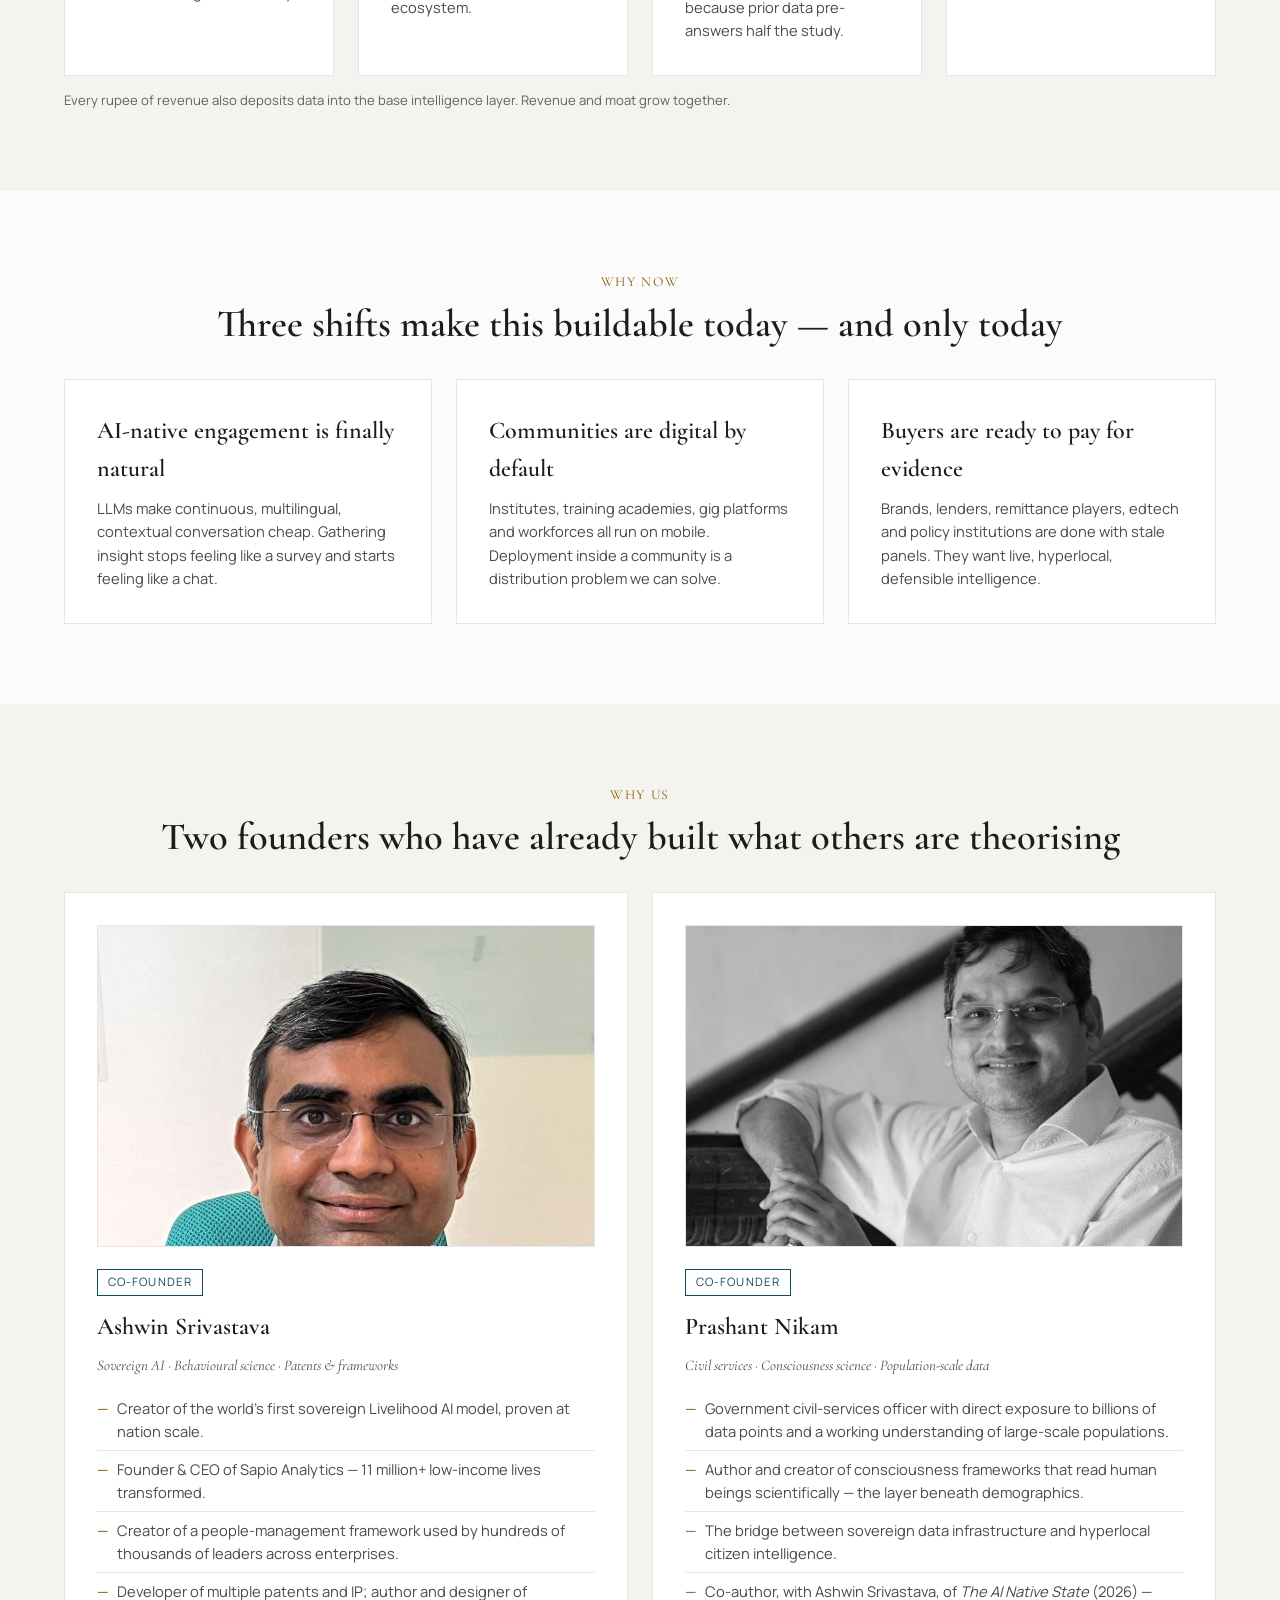
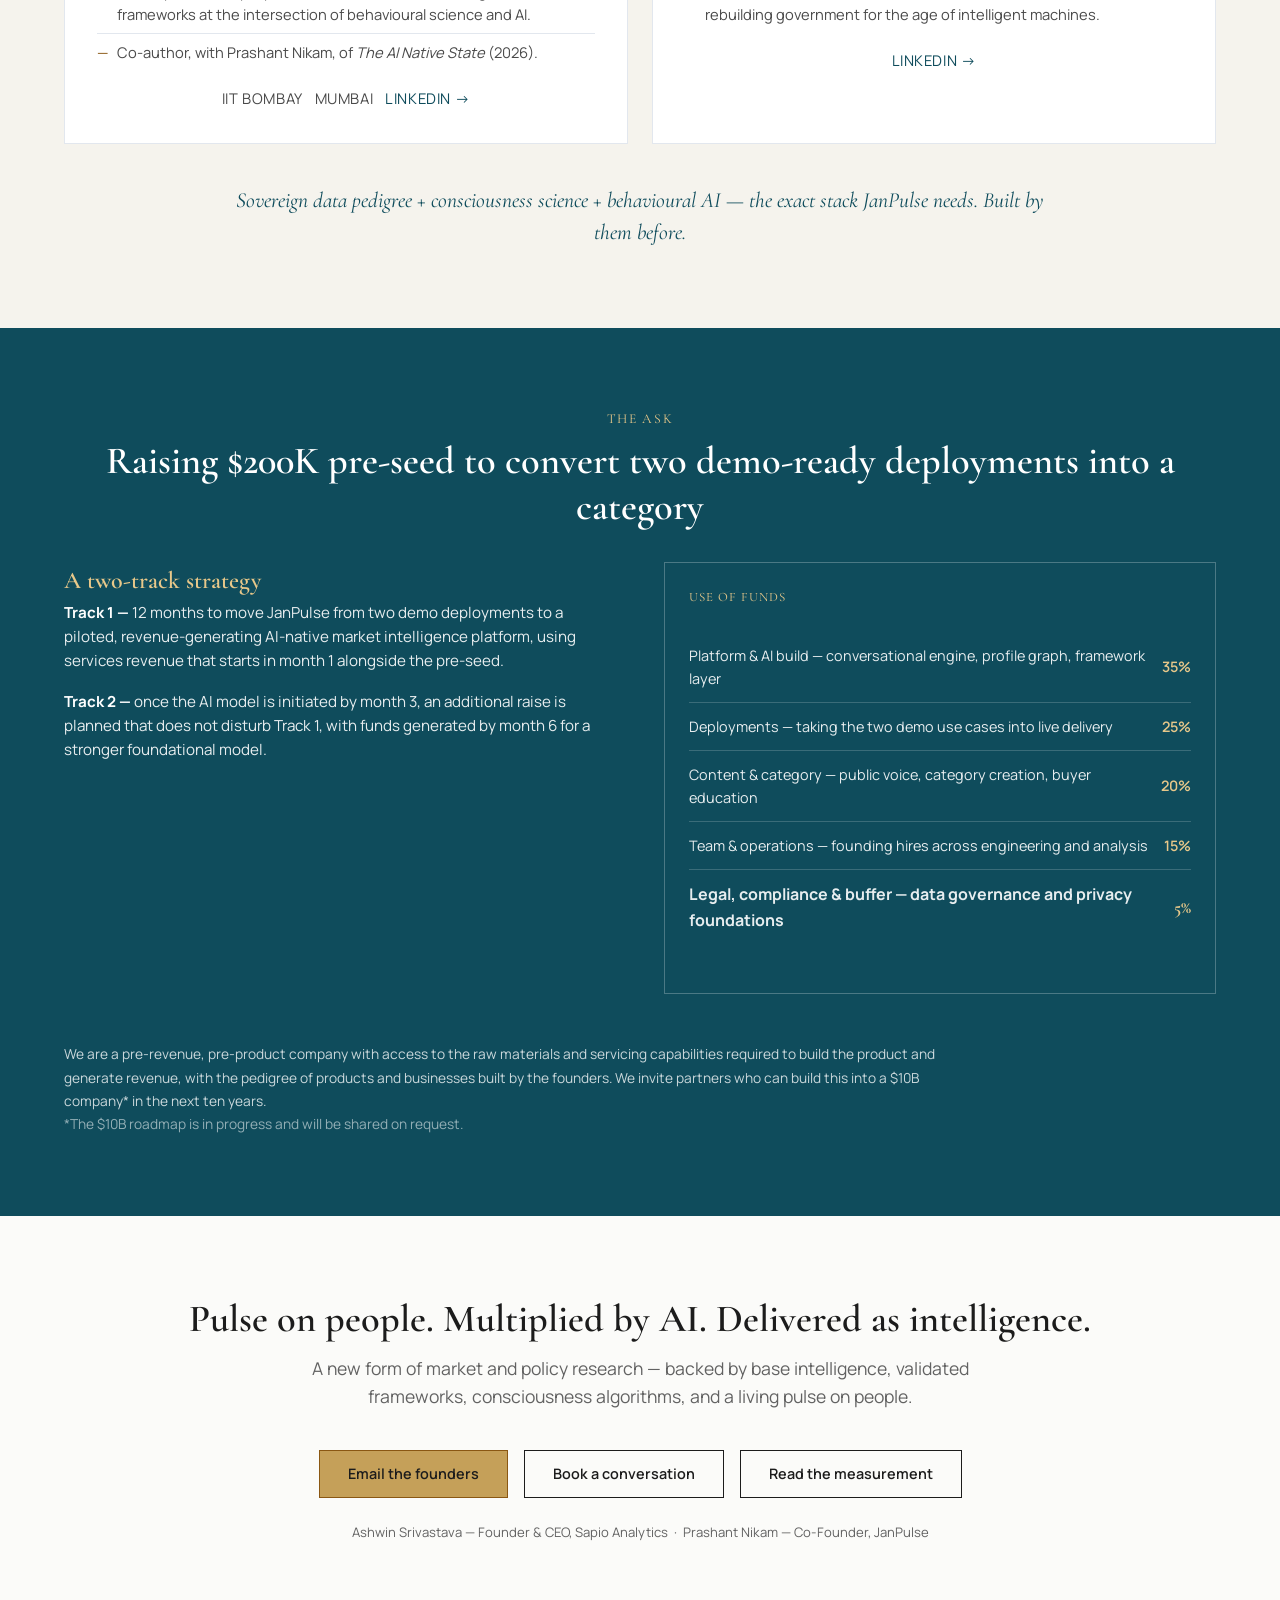
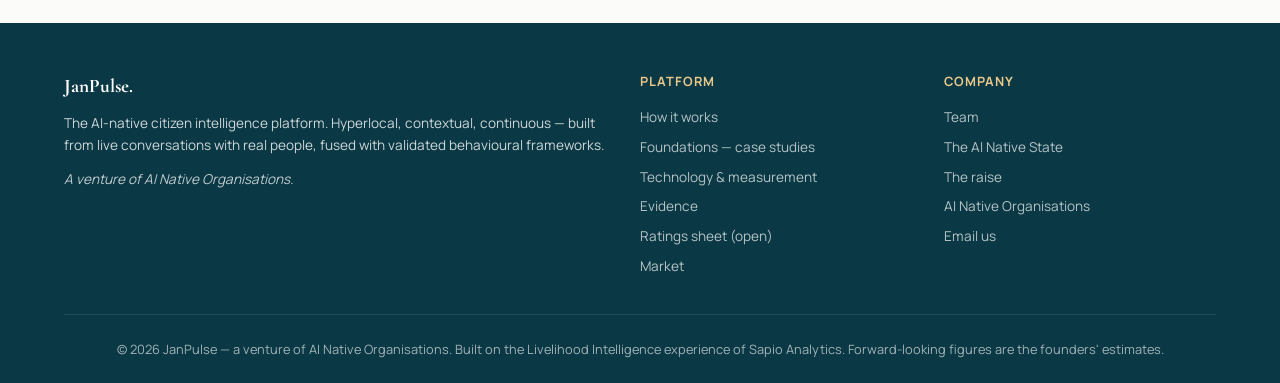
==== commit 5e335844: "Founders portraits, the AI Native State book band, and the Livelihood Intelligence foundations page" ====
--- a/index.html
+++ b/index.html
@@ -23,10 +23,12 @@
     <div class="nav-links" id="navLinks">
       <a class='active' href='/'>Home</a>
       <a href="#how">How it works</a>
+      <a href="/foundations.html">Foundations</a>
       <a href="#technology">Technology</a>
       <a href="#evidence">Evidence</a>
       <a href="#market">Market</a>
       <a href="#team">Team</a>
+      <a href="#book">The book</a>
       <a href="#ask" class="btn btn-outline btn-sm">The Ask</a>
     </div>
   </div>
@@ -53,26 +55,28 @@
       <div>
         <h2 class="sr-only">Founders</h2>
         <div class="researcher-card">
-          <div class="avatar">AS</div>
+          <div class="avatar photo"><img src="assets/img/founders/ashwin-200.jpg" alt="Ashwin Srivastava"
+            width="200" height="200" loading="lazy"></div>
           <h3>Ashwin Srivastava</h3>
           <div class="institution">Co-Founder, JanPulse</div>
           <div class="title">Founder &amp; CEO, Sapio Analytics &mdash; 11 million+ low-income lives transformed.
             Creator of a sovereign Livelihood AI model proven at nation scale. Patents, IP and
             people-management frameworks used by hundreds of thousands of leaders.</div>
           <div class="mini-links">
-            <span>IIT Bombay</span><span>Mumbai</span>
+            <span>IIT Bombay</span><span>Mumbai</span><span>Co-author, The AI Native State</span>
             <a href="https://www.linkedin.com/in/ashwinsrivastava/" target="_blank" rel="noopener">LinkedIn &rarr;</a>
           </div>
         </div>
         <div class="researcher-card" style="margin-top:1rem;">
-          <div class="avatar">PN</div>
+          <div class="avatar photo"><img src="assets/img/founders/prashant-200.jpg" alt="Prashant Nikam"
+            width="200" height="200" loading="lazy"></div>
           <h3>Prashant Nikam</h3>
           <div class="institution">Co-Founder, JanPulse</div>
           <div class="title">Civil services officer with direct exposure to population-scale data.
             Author and creator of consciousness frameworks that read human beings scientifically &mdash;
             the layer beneath demographics.</div>
           <div class="mini-links">
-            <span>MBA Cranfield</span><span>MSc LSE</span>
+            <span>MBA Cranfield</span><span>MSc LSE</span><span>Co-author, The AI Native State</span>
             <a href="https://www.linkedin.com/in/prashant-nikam-new/" target="_blank" rel="noopener">LinkedIn &rarr;</a>
           </div>
         </div>
@@ -101,6 +105,44 @@
       <div class="stat-card">
         <div class="num">4</div>
         <div class="label">Revenue lines</div>
+      </div>
+    </div>
+  </div>
+</section>
+
+<!-- The book -->
+<section class="section section-cream" id="book">
+  <div class="container">
+    <div class="book-band">
+      <div class="book-cover">
+        <img src="assets/img/the-ai-native-state-cover.webp"
+             alt="The AI Native State, by Prashant Nikam and Ashwin Srivastava"
+             width="400" height="600" loading="lazy">
+      </div>
+      <div class="book-details">
+        <div class="book-kicker">New from the founders &middot; 2026</div>
+        <h2 class="book-title">The AI Native State</h2>
+        <p class="book-subtitle">Rebuilding Government for the Age of Intelligent Machines</p>
+        <p class="book-authors">Prashant Nikam &amp; Ashwin Srivastava</p>
+        <p class="book-blurb">AI will reshape every government on earth. The only question is whether it
+          rebuilds them, or just speeds up what is already broken. Modern governments hold more data,
+          technology and expertise than ever, yet citizens remain invisible to the systems meant to
+          serve them &mdash; and policies fail despite good intentions. The book argues for
+          institutions that can see, remember and learn.</p>
+        <ul class="book-points">
+          <li>Written by a former Indian civil servant of 23 years and the creator of a sovereign
+            Livelihood AI model proven at national scale.</li>
+          <li>The thesis JanPulse is built on: a state that cannot hear its citizens cannot serve them,
+            whatever it spends on technology.</li>
+        </ul>
+        <div class="book-actions">
+          <a href="https://notionpress.com/in/read/the-ai-native-state" target="_blank" rel="noopener"
+             class="btn btn-gold">Read or buy the book &rarr;</a>
+          <a href="https://www.amazon.in/dp/B0HMSJRMRS" target="_blank" rel="noopener"
+             class="btn btn-outline">Amazon.in</a>
+        </div>
+        <p class="book-price">Paperback &#8377;590 &middot; Hardcover &#8377;750 &middot; Notion Press,
+          Amazon.in and Flipkart.</p>
       </div>
     </div>
   </div>
@@ -206,6 +248,52 @@
         <div><h4 class="tiny-head">Defensible</h4><p class="tiny">Competitors can copy the survey; they can't copy the compounding profile graph.</p></div>
       </div>
     </div>
+  </div>
+</section>
+
+<!-- Foundations -->
+<section class="section" id="foundations">
+  <div class="container">
+    <span class="eyebrow text-center">Our foundations</span>
+    <h2 class="section-title text-center">Making the invisible visible. Making the inaudible heard.</h2>
+    <p class="section-subtitle text-center" style="margin-left:auto;margin-right:auto;">
+      Every organisation has an invisible population &mdash; informal workers, non-customers, employees
+      whose real concerns never reach leadership. JanPulse builds on population-intelligence
+      methodologies developed for public-sector initiatives in Maharashtra and Uttar Pradesh, designed
+      to discover the realities conventional systems miss.
+    </p>
+
+    <div class="card-grid card-grid-2" style="margin-top:2.5rem;">
+      <div class="foundation-card">
+        <div class="foundation-label">Public intelligence &middot; Livelihood</div>
+        <h3>Mumbai Suburban Skill Census</h3>
+        <div class="where">Maharashtra</div>
+        <p>Administrative records capture education, occupation and residence. They rarely capture
+          aspiration, the barriers in front of it, nearby employer demand, or the specific pathway that
+          would change a livelihood. Treated as a one-off report, that gap is invisible; multiplied
+          across thousands of households, it becomes an institutional intelligence problem.</p>
+        <p style="margin-top:0.6rem;"><b>The method:</b> adaptive questionnaires, multimodal listening,
+          contextual inference, response-quality signals, and continuity after the census closed.</p>
+      </div>
+      <div class="foundation-card">
+        <div class="foundation-label">Economic intelligence &middot; Informal economy</div>
+        <h3>Uttar Pradesh Unorganised Economy Census</h3>
+        <div class="where">Lucknow &middot; Gorakhpur &middot; Meerut &middot; Varanasi</div>
+        <p>Establishment-centric statistics miss household trading, home-based production, informal
+          services and seasonal work. Two people recorded under the same occupation can face entirely
+          different customer networks, costs, supply chains and credit needs.</p>
+        <p style="margin-top:0.6rem;"><b>The method:</b> household-first discovery, hyperlocal context,
+          rich economic profiles, derived estimates with stated uncertainty, permissioned access.</p>
+      </div>
+    </div>
+
+    <div class="flex-center" style="margin-top:2.2rem;">
+      <a href="/foundations.html" class="btn btn-teal">Read the two case studies &rarr;</a>
+      <a href="#book" class="btn btn-outline">The book behind the method</a>
+    </div>
+    <p class="caption text-center" style="max-width:820px;margin-left:auto;margin-right:auto;">Together
+      they form the methodological pedigree for JanPulse: discovering missing voices, combining them
+      with context, stating confidence, and turning signals into decisions.</p>
   </div>
 </section>
 
@@ -547,6 +635,9 @@
 
     <div class="card-grid card-grid-2" style="margin-top:2rem;">
       <div class="card">
+        <div class="portrait-frame" style="margin-bottom:1.35rem;">
+          <img src="assets/img/founders/ashwin-800.jpg" alt="Ashwin Srivastava" width="800" height="800" loading="lazy">
+        </div>
         <span class="pill">Co-founder</span>
         <h3>Ashwin Srivastava</h3>
         <p class="role">Sovereign AI &middot; Behavioural science &middot; Patents &amp; frameworks</p>
@@ -557,11 +648,15 @@
             enterprises.</li>
           <li>Developer of multiple patents and IP; author and designer of frameworks at the intersection
             of behavioural science and AI.</li>
+          <li>Co-author, with Prashant Nikam, of <i>The AI Native State</i> (2026).</li>
         </ul>
         <p class="mini-links"><span>IIT Bombay</span><span>Mumbai</span>
           <a href="https://www.linkedin.com/in/ashwinsrivastava/" target="_blank" rel="noopener">LinkedIn &rarr;</a></p>
       </div>
       <div class="card">
+        <div class="portrait-frame" style="margin-bottom:1.35rem;">
+          <img src="assets/img/founders/prashant-800.jpg" alt="Prashant Nikam" width="800" height="800" loading="lazy">
+        </div>
         <span class="pill">Co-founder</span>
         <h3>Prashant Nikam</h3>
         <p class="role">Civil services &middot; Consciousness science &middot; Population-scale data</p>
@@ -571,6 +666,8 @@
           <li>Author and creator of consciousness frameworks that read human beings scientifically &mdash;
             the layer beneath demographics.</li>
           <li>The bridge between sovereign data infrastructure and hyperlocal citizen intelligence.</li>
+          <li>Co-author, with Ashwin Srivastava, of <i>The AI Native State</i> (2026) &mdash; rebuilding
+            government for the age of intelligent machines.</li>
         </ul>
         <p class="mini-links"><a href="https://www.linkedin.com/in/prashant-nikam-new/" target="_blank" rel="noopener">LinkedIn &rarr;</a></p>
       </div>
@@ -646,6 +743,7 @@
       <div class="footer-col">
         <h4>Platform</h4>
         <a href="#how">How it works</a>
+        <a href="/foundations.html">Foundations &mdash; case studies</a>
         <a href="/technology.html">Technology &amp; measurement</a>
         <a href="#evidence">Evidence</a>
         <a href="/rate.html">Ratings sheet (open)</a>
@@ -654,6 +752,7 @@
       <div class="footer-col">
         <h4>Company</h4>
         <a href="#team">Team</a>
+        <a href="#book">The AI Native State</a>
         <a href="#ask">The raise</a>
         <a href="https://ainativeorganisations.com" target="_blank" rel="noopener">AI Native Organisations</a>
         <a href="mailto:hello@ainativeorganisations.com">Email us</a>
--- a/janpulse.css
+++ b/janpulse.css
@@ -313,3 +313,71 @@
 /* ===== a11y: hidden section heading keeps the outline h1 → h2 → h3 ===== */
 .sr-only { position: absolute; width: 1px; height: 1px; padding: 0; margin: -1px; overflow: hidden;
   clip: rect(0 0 0 0); white-space: nowrap; border: 0; }
+
+/* ===== Founders: real portraits (2026-10) ===== */
+.researcher-card .avatar.photo,
+.portrait-frame {
+  overflow: hidden;
+}
+.researcher-card .avatar.photo {
+  width: 84px; height: 84px; background: var(--color-slate-soft);
+  border: 1px solid var(--color-slate-soft);
+}
+.researcher-card .avatar.photo img { width: 100%; height: 100%; object-fit: cover; object-position: 50% 18%; }
+
+.portrait-frame { background: var(--color-cream); border: 1px solid var(--color-slate-soft); }
+.portrait-frame img {
+  width: 100%; height: 320px; object-fit: cover; object-position: 50% 16%;
+  filter: saturate(0.94);
+}
+@media (max-width: 760px) { .portrait-frame img { height: 260px; } }
+
+/* ===== The book band ===== */
+.book-band {
+  display: grid; grid-template-columns: 260px 1fr; gap: 3.25rem; align-items: center;
+  max-width: 1040px; margin: 0 auto;
+}
+.book-cover { position: relative; }
+.book-cover img {
+  width: 100%; max-width: 260px; border: 1px solid var(--color-slate-soft);
+  box-shadow: 0 18px 40px rgba(15, 76, 92, 0.18);
+}
+.book-kicker {
+  font-family: var(--font-sans); font-size: 0.72rem; letter-spacing: 0.14em;
+  text-transform: uppercase; color: var(--color-gold-ink); margin-bottom: 0.7rem;
+}
+.book-title { font-size: 2.3rem; line-height: 1.1; margin-bottom: 0.35rem; }
+.book-subtitle {
+  font-family: var(--font-serif); font-style: italic; font-size: 1.25rem;
+  color: var(--color-teal); margin-bottom: 0.5rem;
+}
+.book-authors {
+  font-size: 0.86rem; letter-spacing: 0.04em; text-transform: uppercase;
+  color: var(--color-ink-muted); margin-bottom: 1.1rem;
+}
+.book-blurb { font-size: 0.98rem; color: var(--color-ink-secondary); max-width: 62ch; }
+.book-blurb b { color: var(--color-ink); }
+.book-points { list-style: none; margin: 1rem 0 0; }
+.book-points li {
+  font-size: 0.9rem; color: var(--color-ink-secondary); position: relative;
+  padding-left: 1.3rem; margin-bottom: 0.4rem;
+}
+.book-points li::before { content: "—"; position: absolute; left: 0; color: var(--color-gold-ink); }
+.book-actions { display: flex; gap: 0.75rem; flex-wrap: wrap; margin-top: 1.4rem; }
+.book-price { font-size: 0.8rem; color: var(--color-ink-muted); margin-top: 0.9rem; }
+
+/* ===== Foundations teaser on the home page ===== */
+.foundation-card { border-top: 2px solid var(--color-gold); padding-top: 1rem; }
+.foundation-label {
+  font-family: var(--font-sans); font-size: 0.7rem; letter-spacing: 0.12em;
+  text-transform: uppercase; color: var(--color-teal); margin-bottom: 0.5rem;
+}
+.foundation-card h3 { font-size: 1.3rem; margin-bottom: 0.4rem; }
+.foundation-card .where { font-size: 0.78rem; letter-spacing: 0.06em; text-transform: uppercase;
+  color: var(--color-ink-muted); margin-bottom: 0.6rem; }
+.foundation-card p { font-size: 0.9rem; color: var(--color-ink-secondary); }
+
+@media (max-width: 860px) {
+  .book-band { grid-template-columns: 1fr; gap: 1.75rem; justify-items: start; }
+  .book-title { font-size: 1.9rem; }
+}
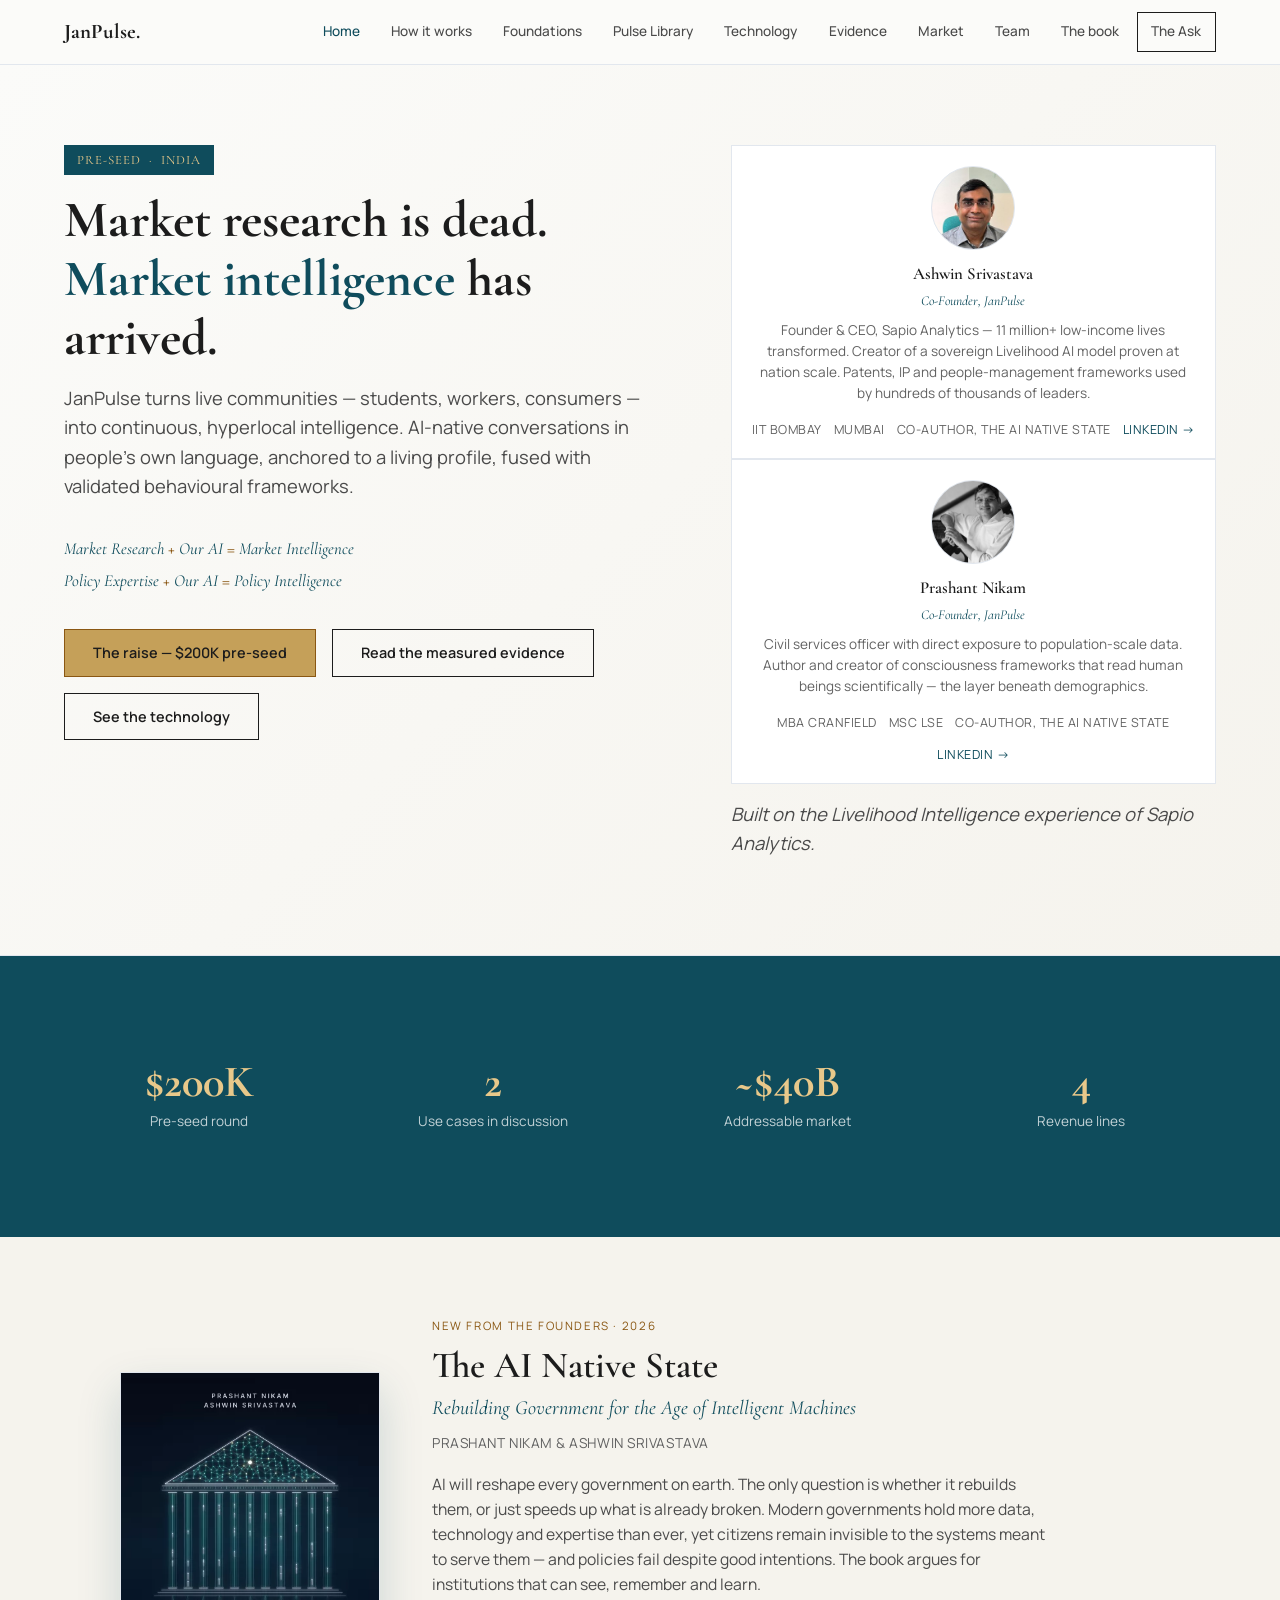
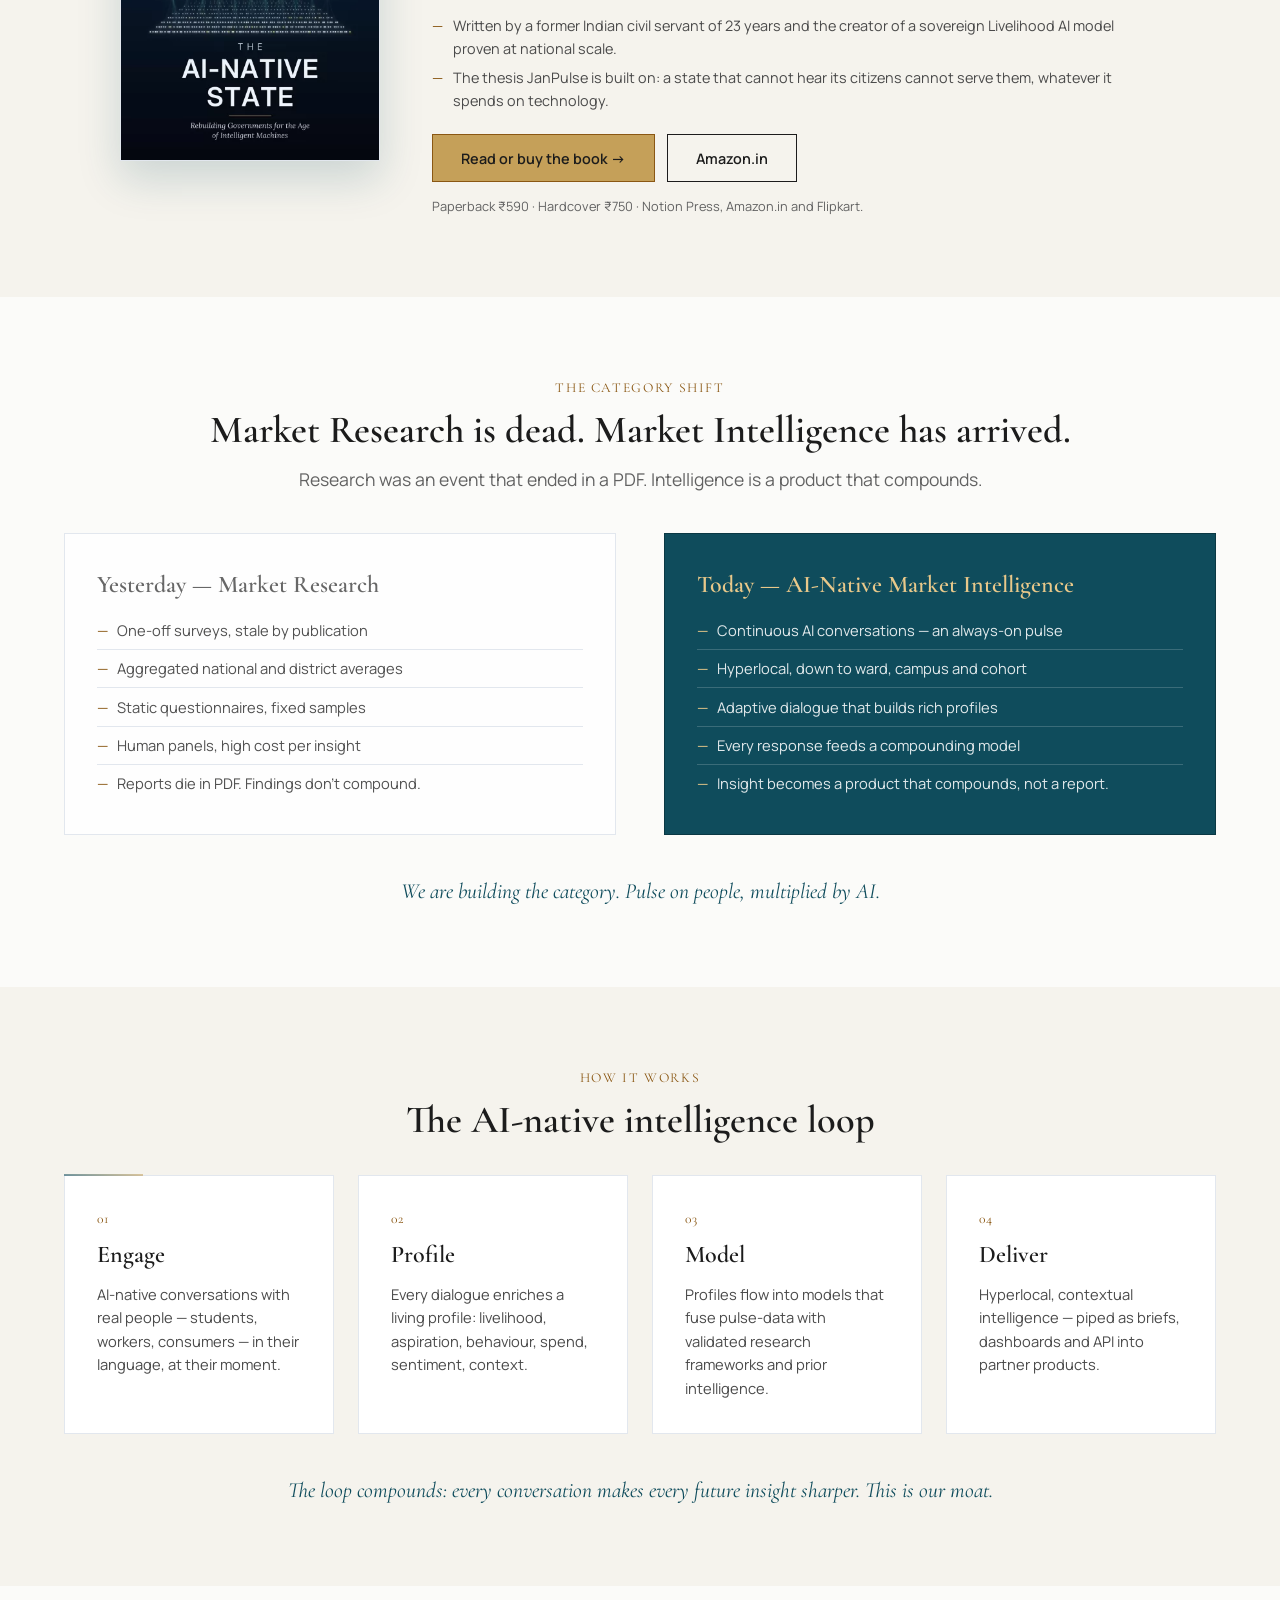
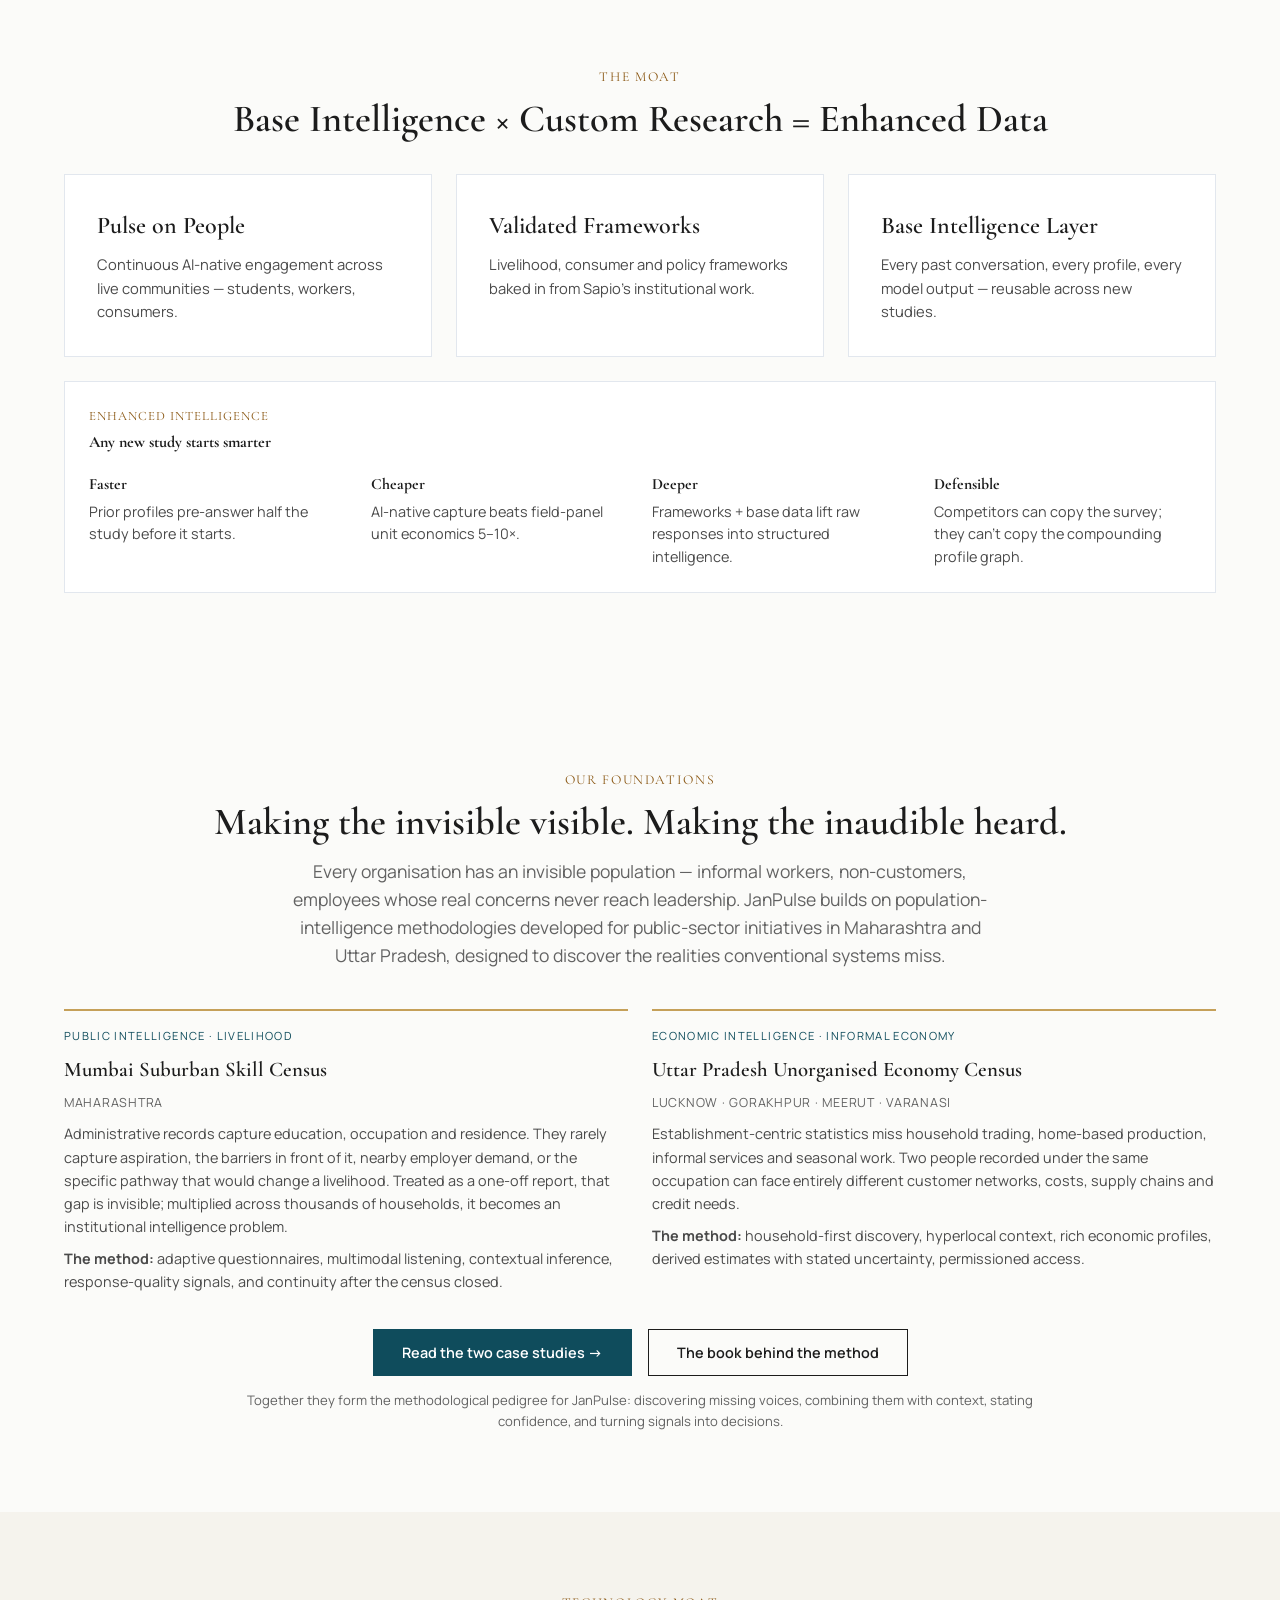
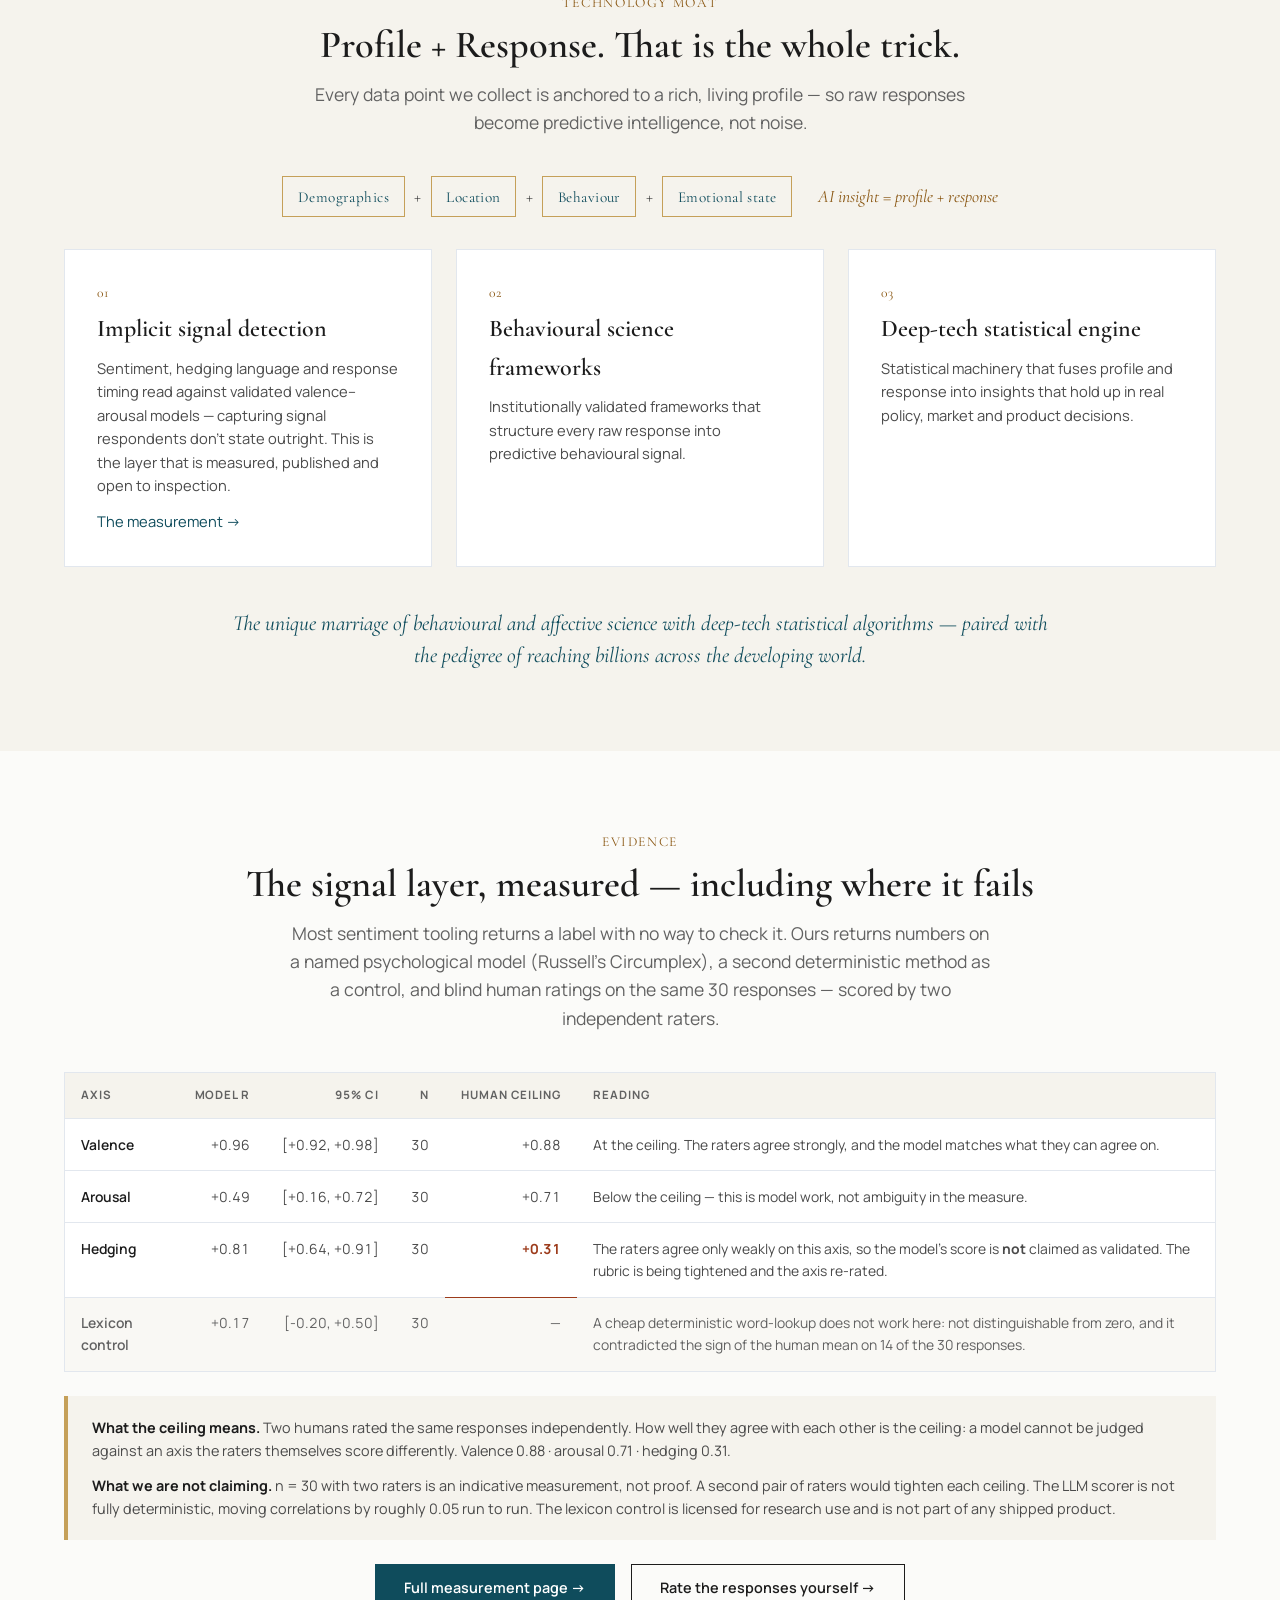
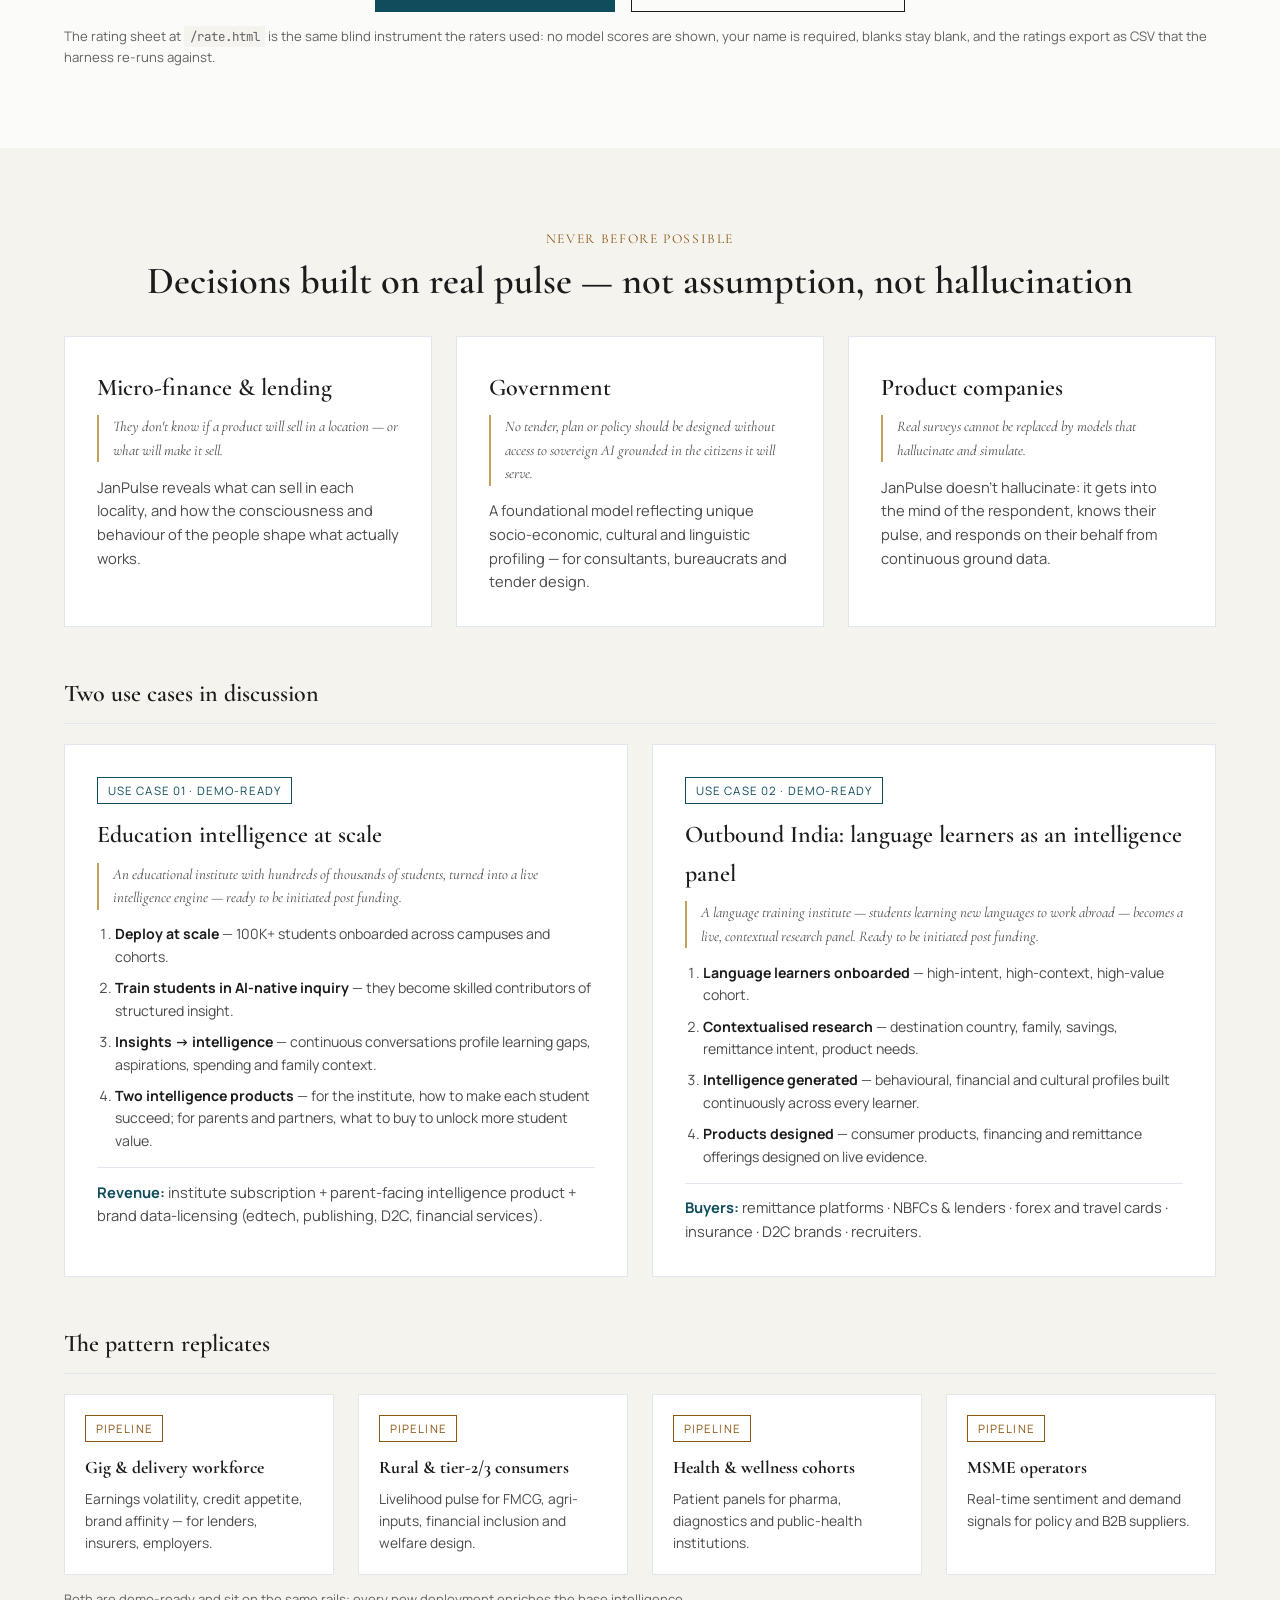
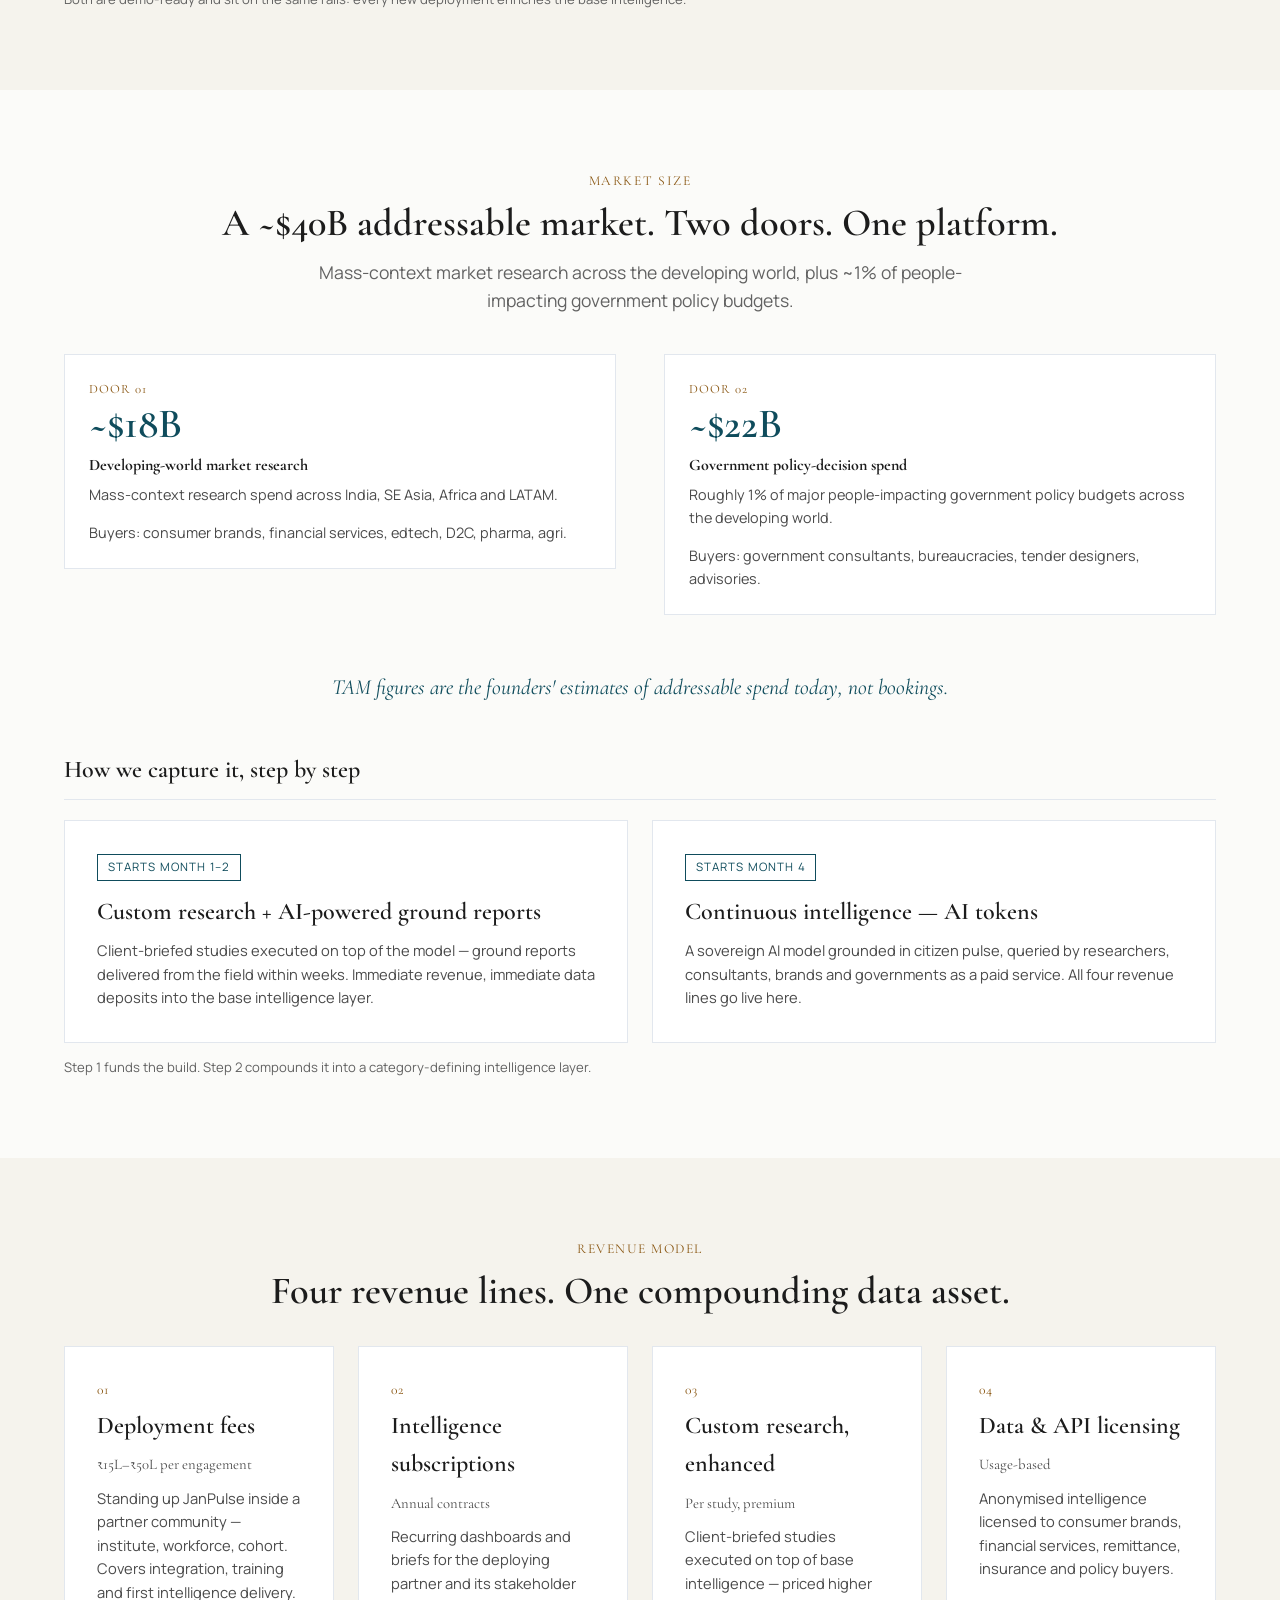
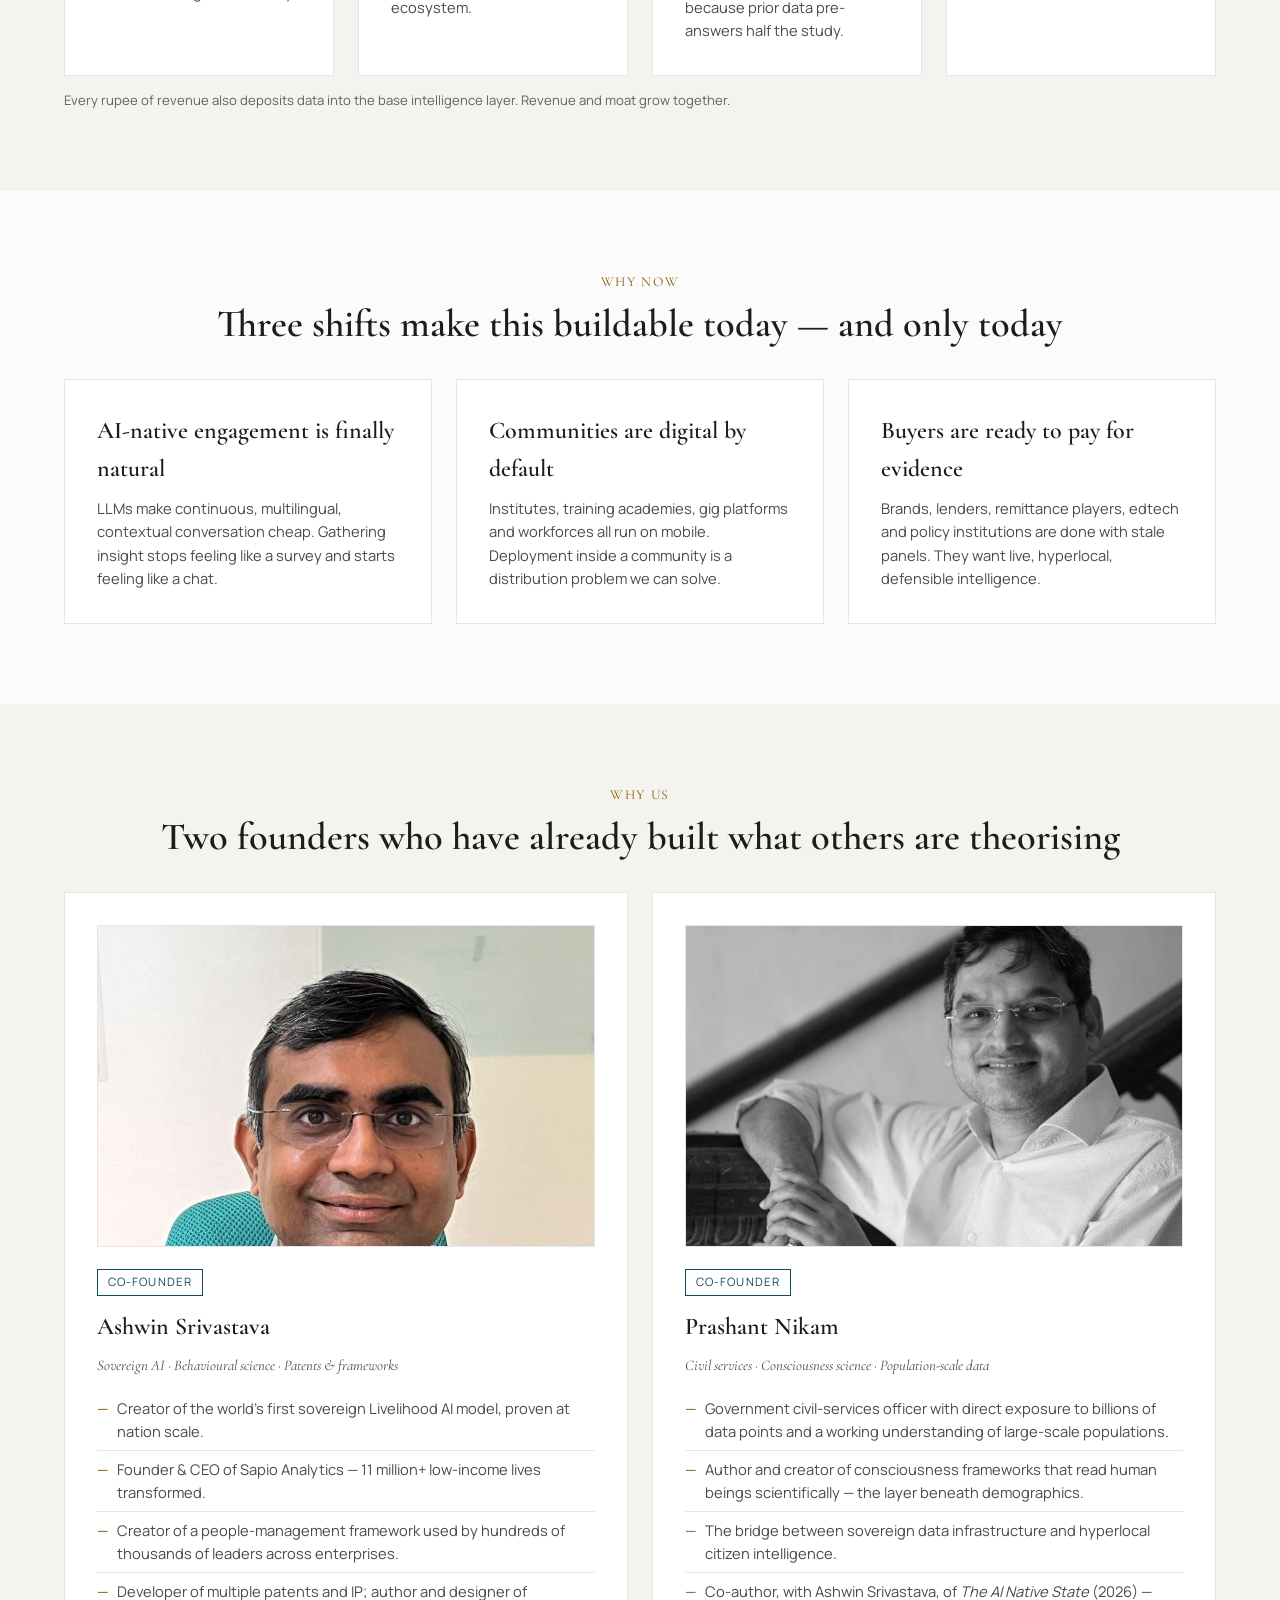
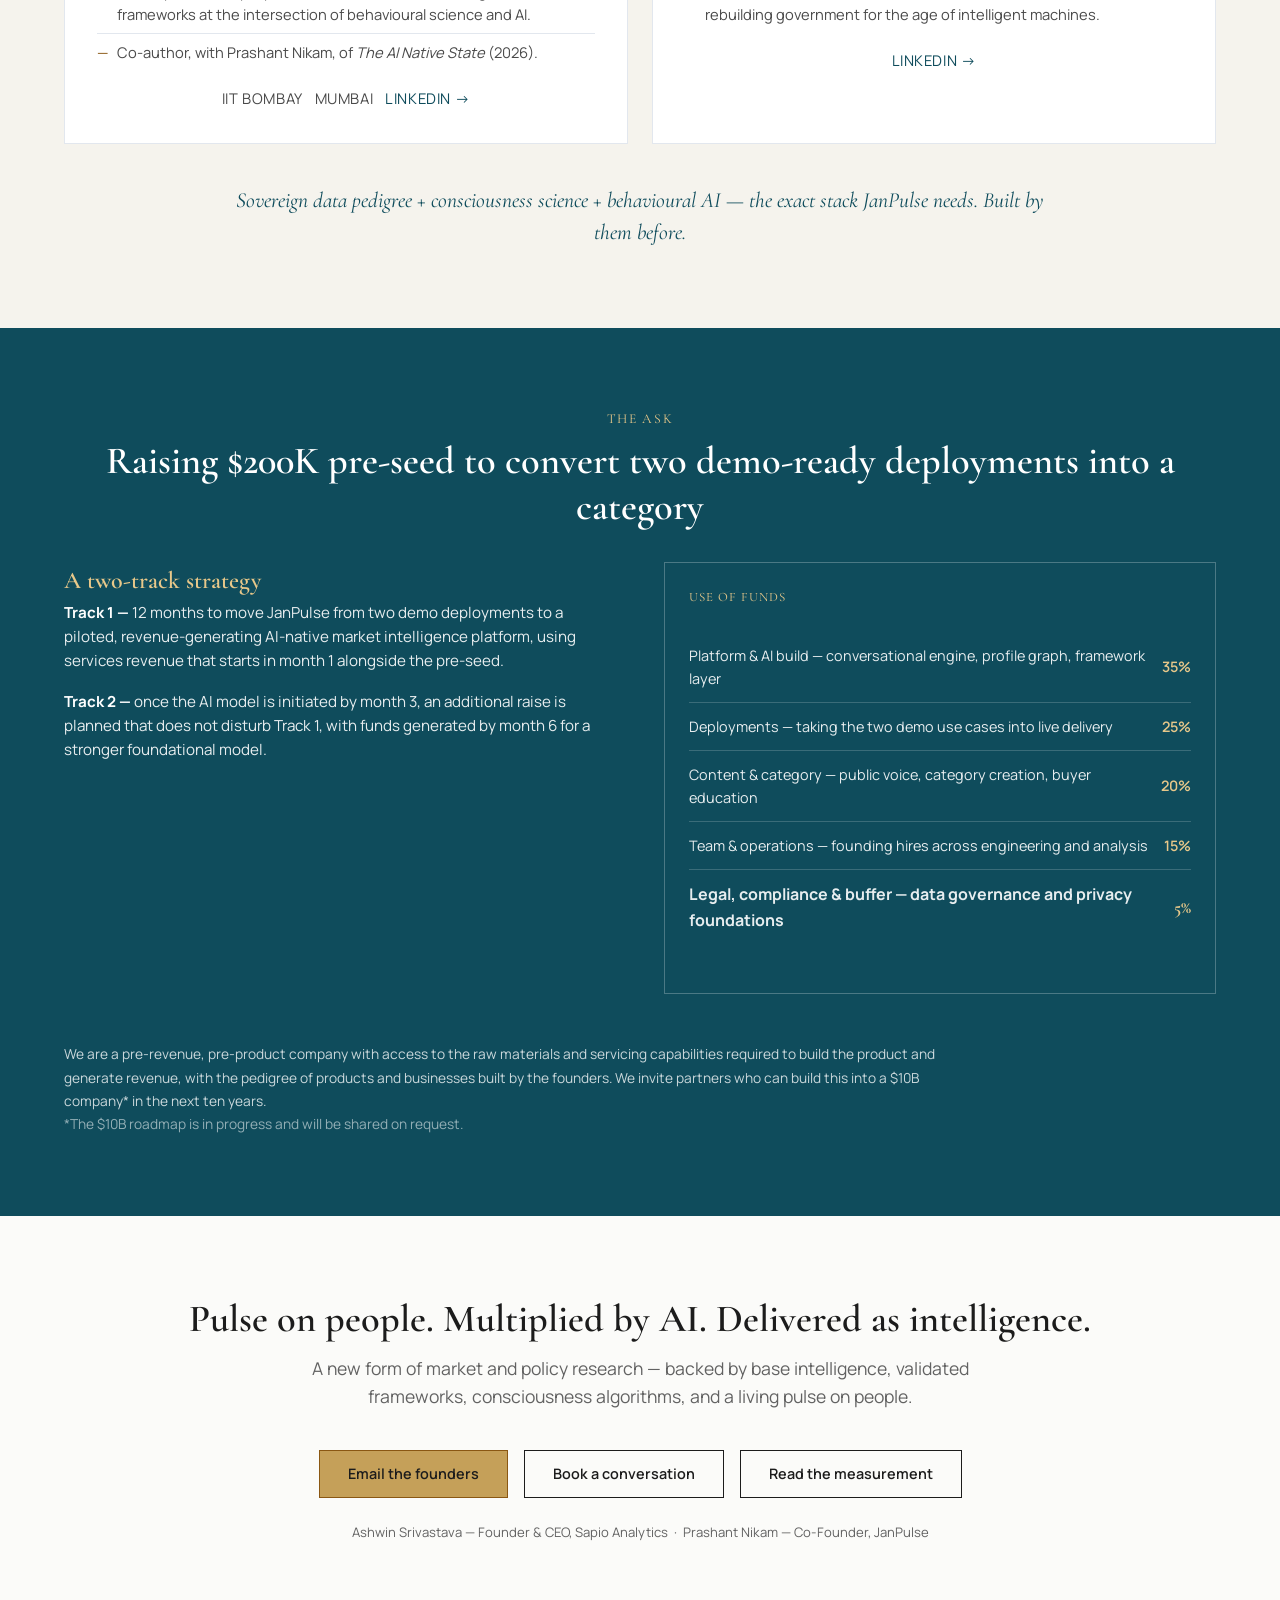
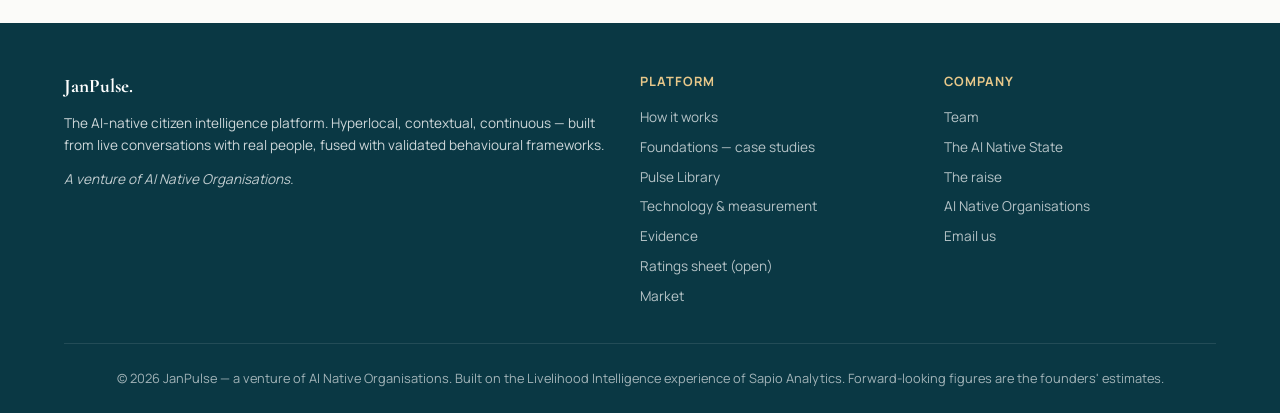
==== commit c48b3b67: "Pulse Library: base intelligence page (coverage, consensus/divergence, groups, citation trail) Synth" ====
--- a/index.html
+++ b/index.html
@@ -24,7 +24,8 @@
       <a class='active' href='/'>Home</a>
       <a href="#how">How it works</a>
       <a href="/foundations.html">Foundations</a>
-      <a href="#technology">Technology</a>
+      <a href="/library.html">Pulse Library</a>
+      <a href="/#technology">Technology</a>
       <a href="#evidence">Evidence</a>
       <a href="#market">Market</a>
       <a href="#team">Team</a>
@@ -744,6 +745,7 @@
         <h4>Platform</h4>
         <a href="#how">How it works</a>
         <a href="/foundations.html">Foundations &mdash; case studies</a>
+        <a href="/library.html">Pulse Library</a>
         <a href="/technology.html">Technology &amp; measurement</a>
         <a href="#evidence">Evidence</a>
         <a href="/rate.html">Ratings sheet (open)</a>
--- a/janpulse.css
+++ b/janpulse.css
@@ -381,3 +381,96 @@
   .book-band { grid-template-columns: 1fr; gap: 1.75rem; justify-items: start; }
   .book-title { font-size: 1.9rem; }
 }
+
+/* ===== Pulse Library (library.html) =====
+   Coverage report, consensus/divergence columns, opinion groups, citation trail.
+   Shares the editorial palette; no new fonts, no new radius. */
+
+.pl-hero-number { display: flex; align-items: baseline; gap: 1.25rem; flex-wrap: wrap; margin-top: 2rem; }
+.pl-hero-number > span:first-child {
+  font-family: var(--font-serif);
+  font-size: 5rem;
+  line-height: 1;
+  color: var(--color-teal);
+}
+.pl-hero-caption { max-width: 34ch; font-size: 0.95rem; color: var(--color-ink-muted); }
+
+.pl-mono { font-family: var(--font-mono); font-size: 0.8rem; color: var(--color-ink-muted); white-space: nowrap; }
+.pl-num { font-variant-numeric: tabular-nums; white-space: nowrap; }
+
+.pl-status {
+  display: inline-block;
+  font-size: 0.7rem;
+  letter-spacing: 0.1em;
+  text-transform: uppercase;
+  padding: 0.2rem 0.55rem;
+  border: 1px solid currentColor;
+}
+.pl-status-covered { color: var(--color-teal); }
+.pl-status-thin { color: var(--color-gold-ink); }
+.pl-status-gap { color: #9c3b1b; }
+
+/* consensus / divergence */
+.pl-two-col { display: grid; grid-template-columns: 1fr 1fr; gap: 2.5rem; }
+.pl-col-title {
+  font-family: var(--font-sans);
+  font-size: 0.75rem;
+  letter-spacing: 0.14em;
+  text-transform: uppercase;
+  margin-bottom: 1rem;
+  padding-bottom: 0.5rem;
+  border-bottom: 1px solid rgba(255,255,255,.18);
+}
+.pl-list { list-style: none; }
+.pl-list li { padding: 0.9rem 0; border-bottom: 1px solid rgba(255,255,255,.12); }
+.pl-list li:last-child { border-bottom: none; }
+.pl-list-head { display: flex; align-items: baseline; gap: 0.5rem; margin-bottom: 0.3rem; }
+.pl-pct { font-family: var(--font-serif); font-size: 1.5rem; color: #fff; }
+.pl-pct-label { font-size: 0.72rem; letter-spacing: 0.1em; text-transform: uppercase; color: rgba(255,255,255,.55); }
+.pl-item-id {
+  margin-left: auto;
+  font-family: var(--font-mono);
+  font-size: 0.72rem;
+  color: rgba(255,255,255,.45);
+}
+.pl-list li p { font-size: 0.92rem; color: rgba(255,255,255,.86); line-height: 1.5; }
+.pl-list li p.pl-meta { font-size: 0.75rem; color: rgba(255,255,255,.5); margin-top: 0.3rem; font-variant-numeric: tabular-nums; }
+
+/* opinion groups */
+.pl-groups { display: grid; grid-template-columns: repeat(auto-fit, minmax(240px, 1fr)); gap: 1.25rem; margin-top: 1.5rem; }
+.pl-group h4 { color: var(--color-teal); }
+.pl-bar { height: 8px; background: var(--color-slate-soft); margin-top: 0.75rem; overflow: hidden; }
+.pl-bar > span { display: block; height: 100%; background: var(--color-teal); }
+.pl-bar-light { height: 6px; margin-top: 0; }
+
+.pl-polar { margin-top: 1rem; max-width: 82ch; }
+.pl-polar-row {
+  display: grid;
+  grid-template-columns: minmax(0, 1fr) 200px 3.25rem;
+  gap: 1rem;
+  align-items: center;
+  padding: 0.6rem 0;
+  border-bottom: 1px solid var(--color-slate-soft);
+}
+.pl-polar-label { font-size: 0.87rem; color: var(--color-ink-secondary); }
+.pl-polar-row .pl-num { font-size: 0.8rem; color: var(--color-ink-muted); text-align: right; }
+
+/* citation trail */
+.pl-quotes { display: grid; grid-template-columns: repeat(auto-fit, minmax(260px, 1fr)); gap: 1.25rem; margin-top: 1.75rem; }
+.pl-quote { border-left: 2px solid var(--color-gold); padding: 0.35rem 0 0.35rem 1.1rem; }
+.pl-quote-text { font-family: var(--font-serif); font-size: 1.05rem; font-style: italic; color: var(--color-ink); line-height: 1.5; }
+.pl-quote-meta { font-size: 0.72rem; letter-spacing: 0.04em; color: var(--color-ink-muted); margin-top: 0.5rem; font-variant-numeric: tabular-nums; }
+
+@media (max-width: 860px) {
+  .pl-two-col { grid-template-columns: 1fr; gap: 1.75rem; }
+  .pl-polar-row { grid-template-columns: 1fr; gap: 0.35rem; }
+  .pl-hero-number > span:first-child { font-size: 3.4rem; }
+}
+
+/* The coverage table has five columns; the evidence-age column is the one we drop on
+   narrow screens so the statement column keeps a readable measure. */
+@media (max-width: 700px) {
+  .evidence-table th:nth-child(4),
+  .evidence-table td.pl-cov-age { display: none; }
+  .evidence-table th, .evidence-table td { padding: 0.7rem 0.6rem; }
+}
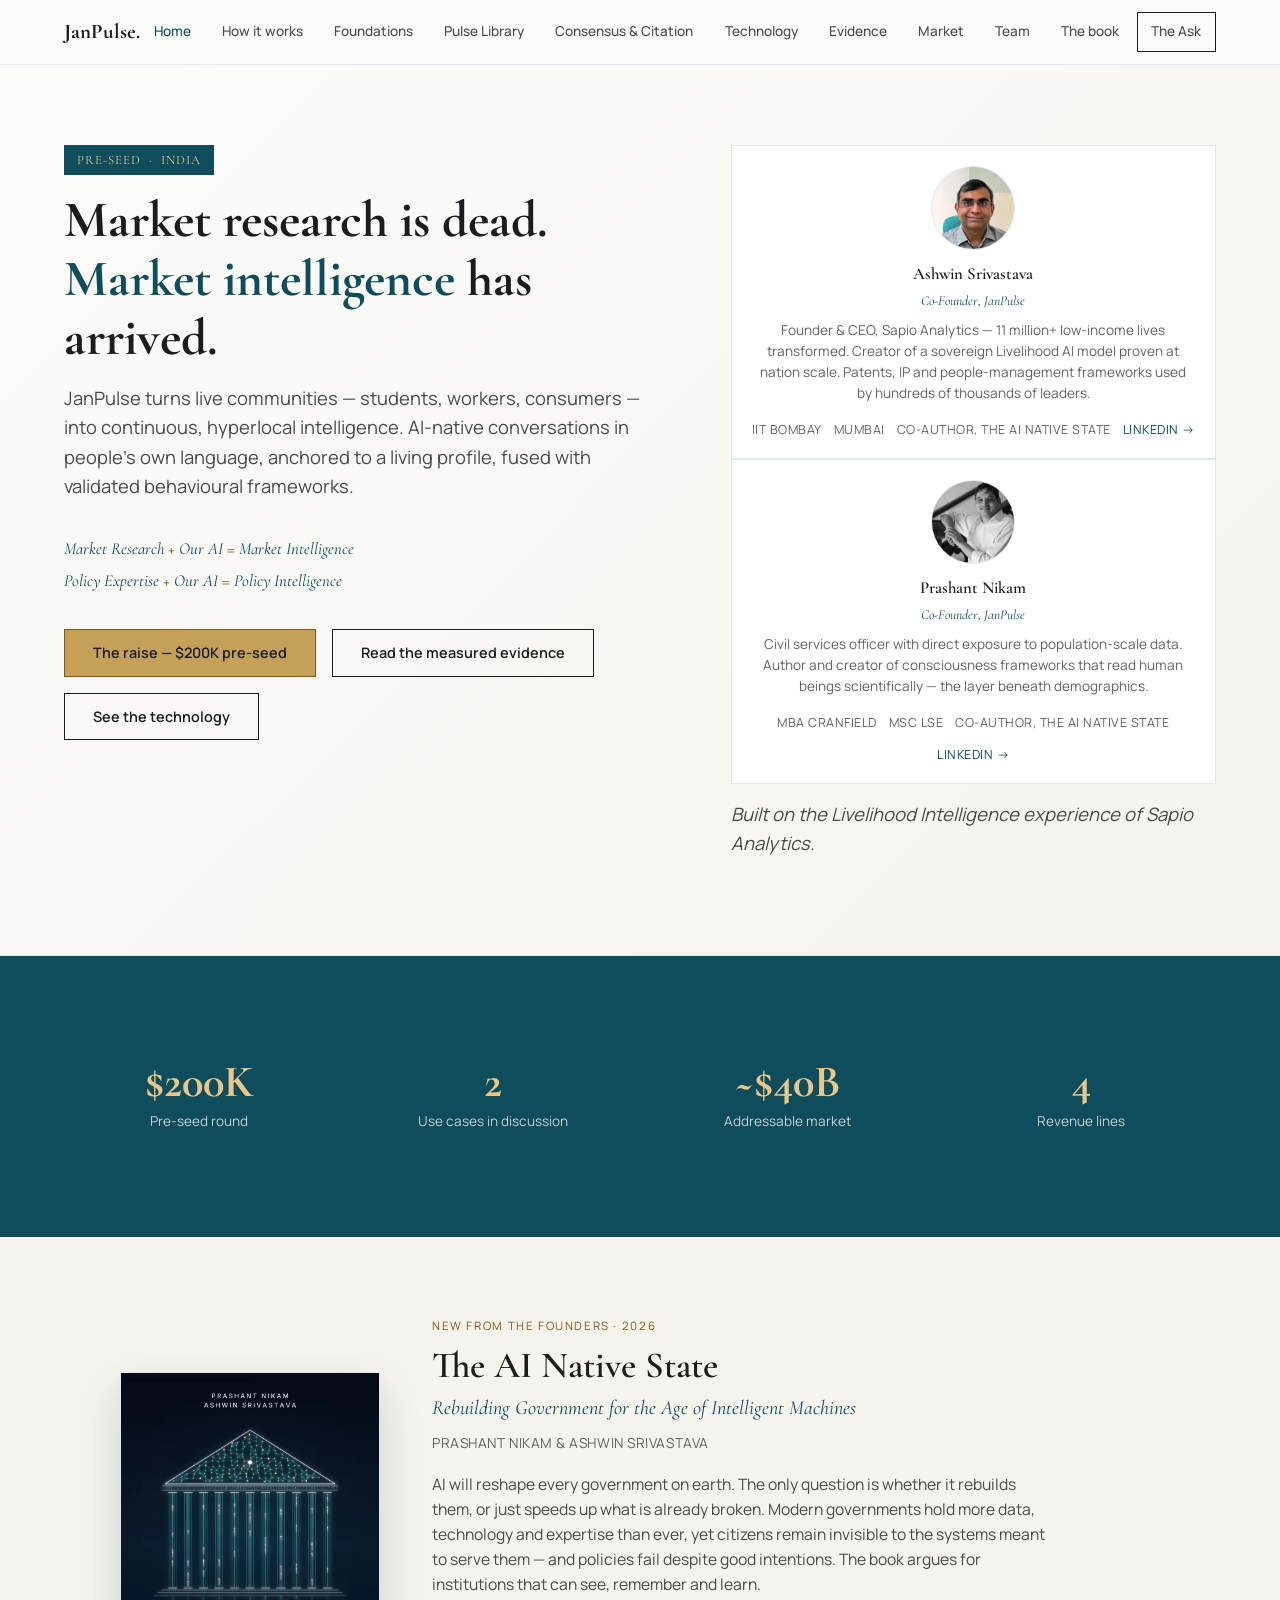
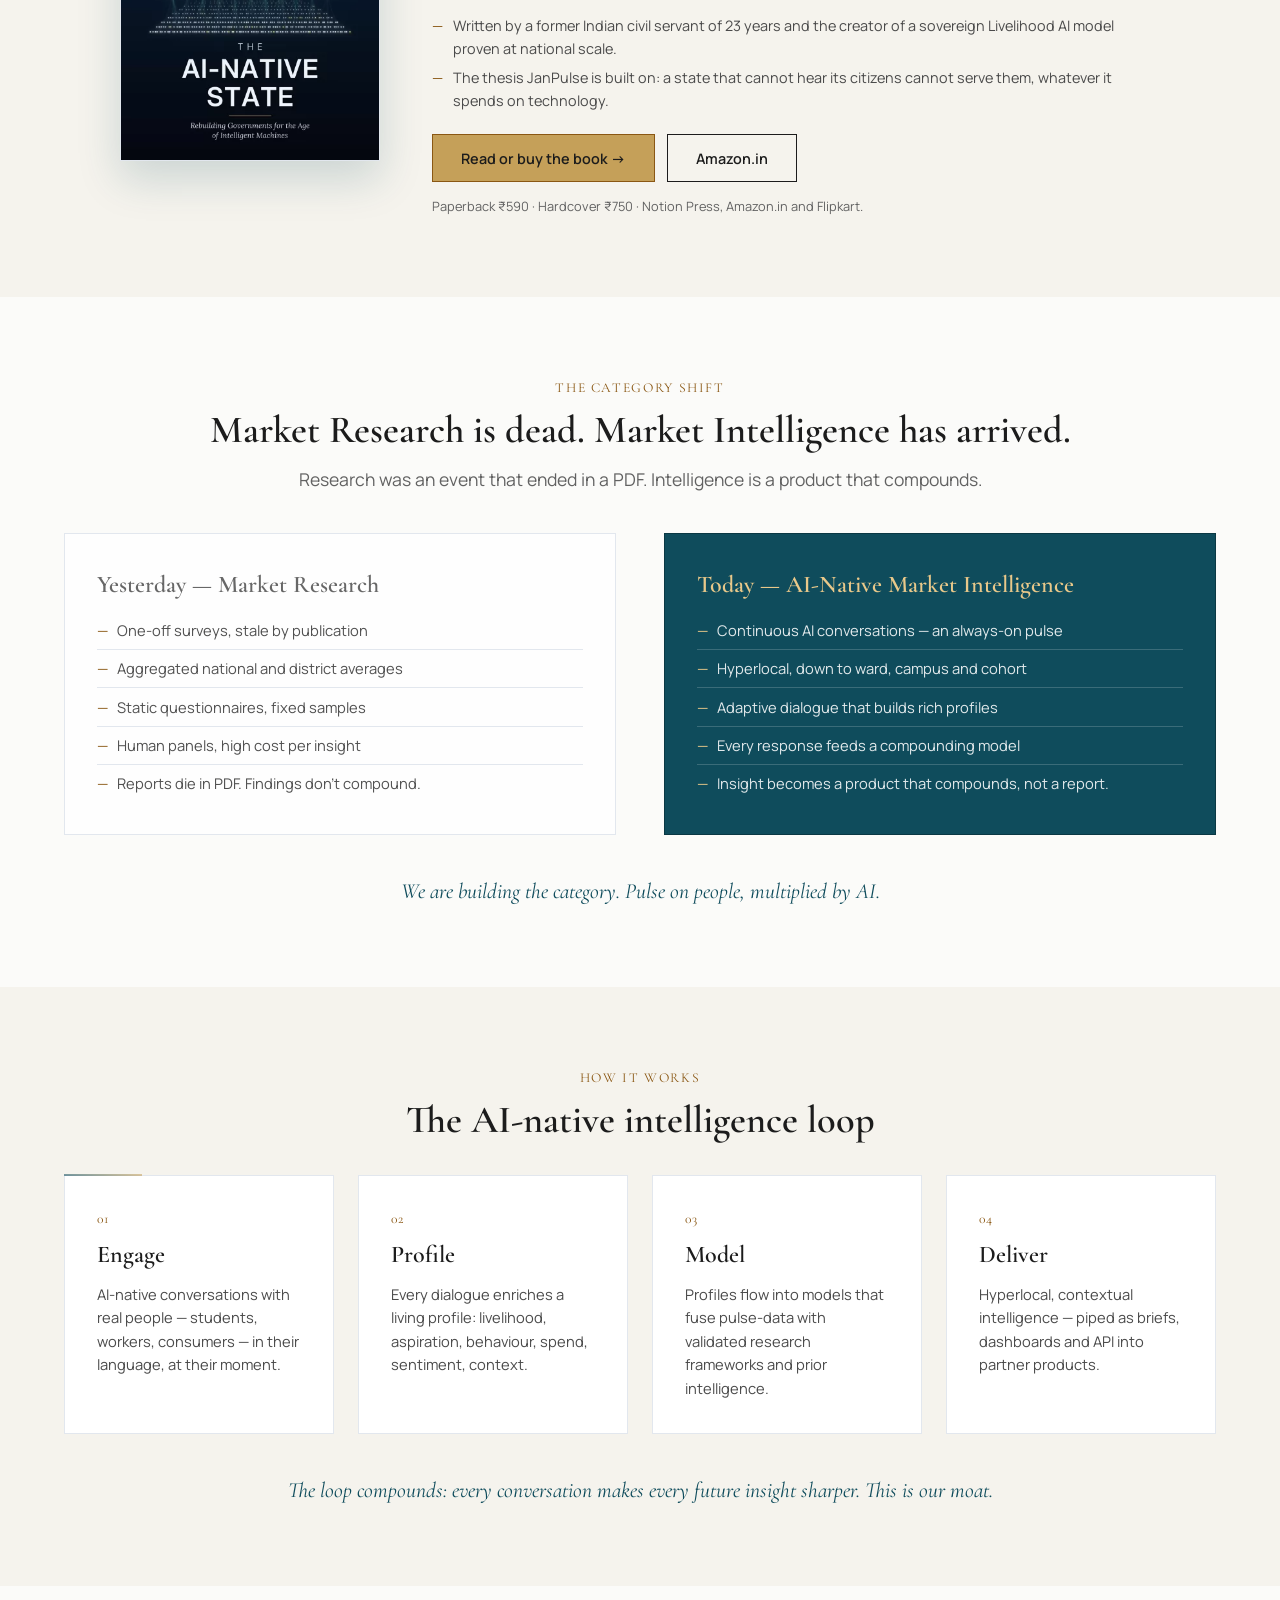
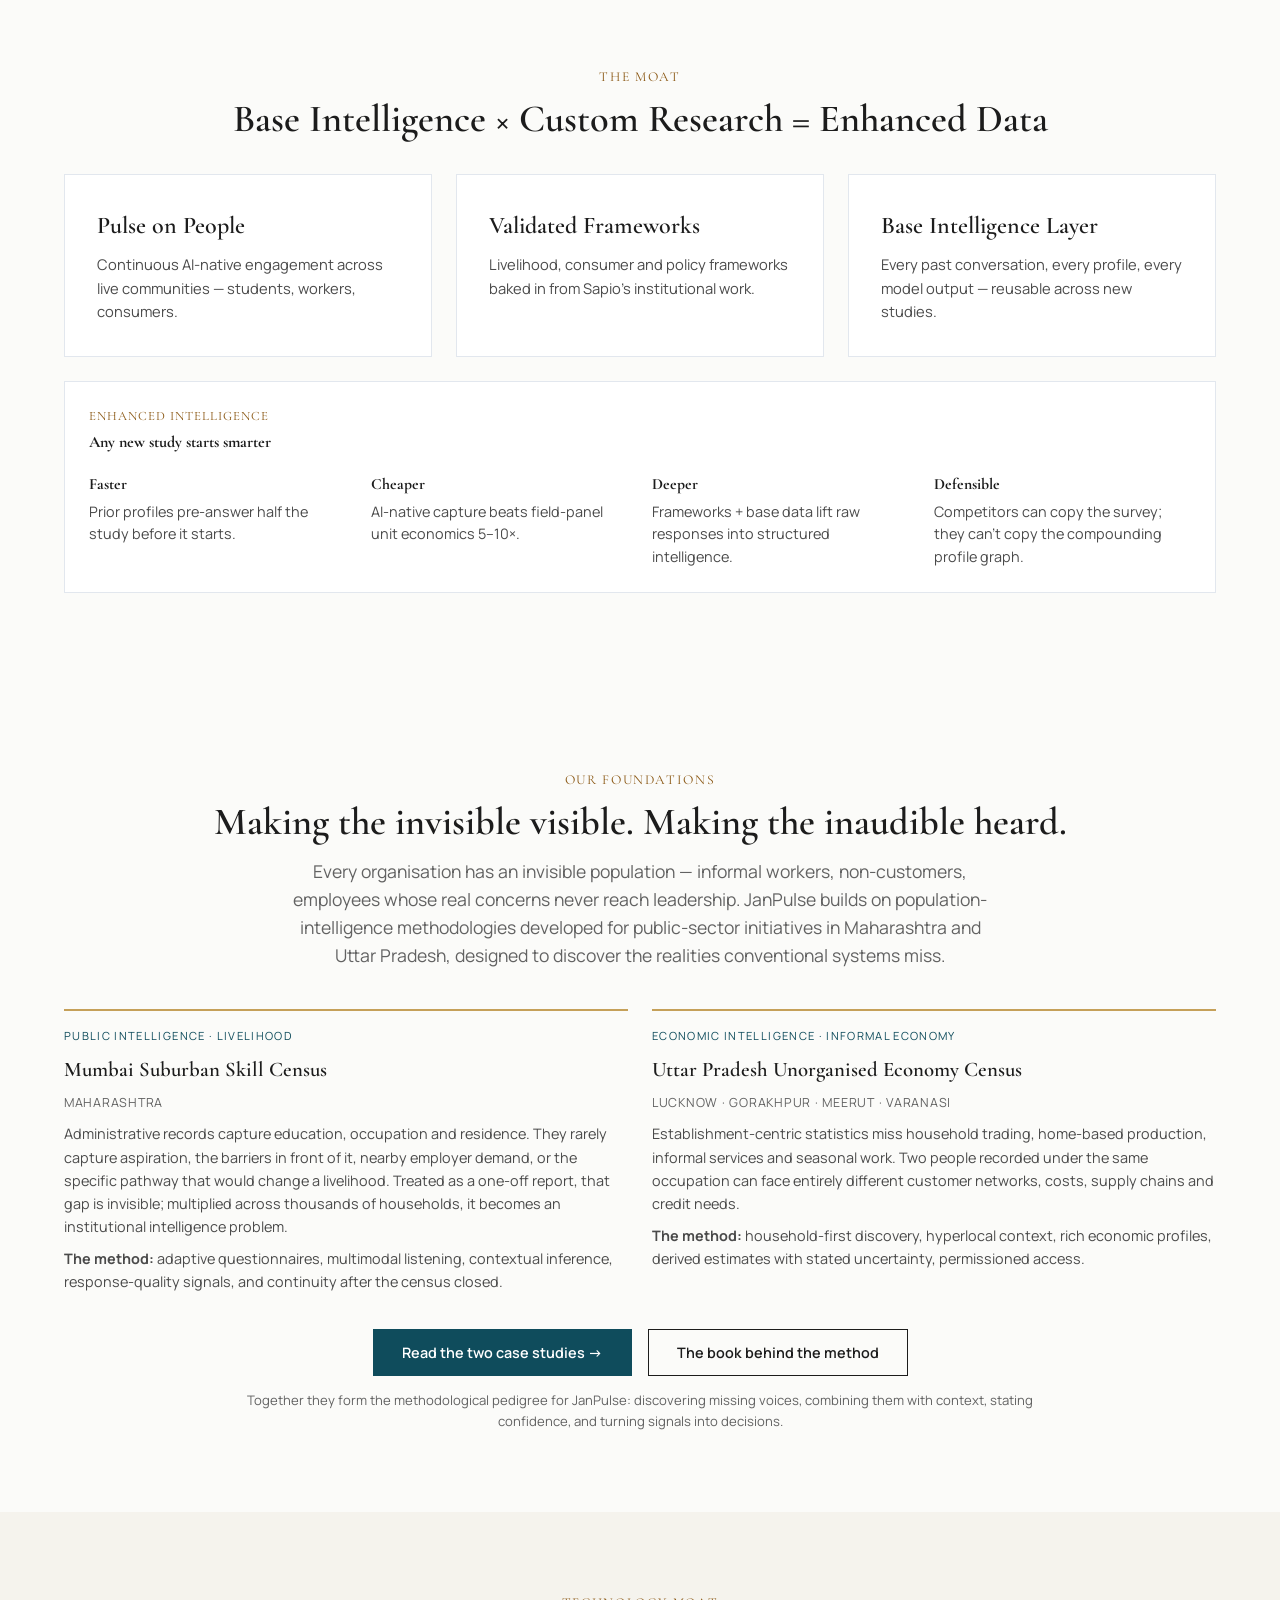
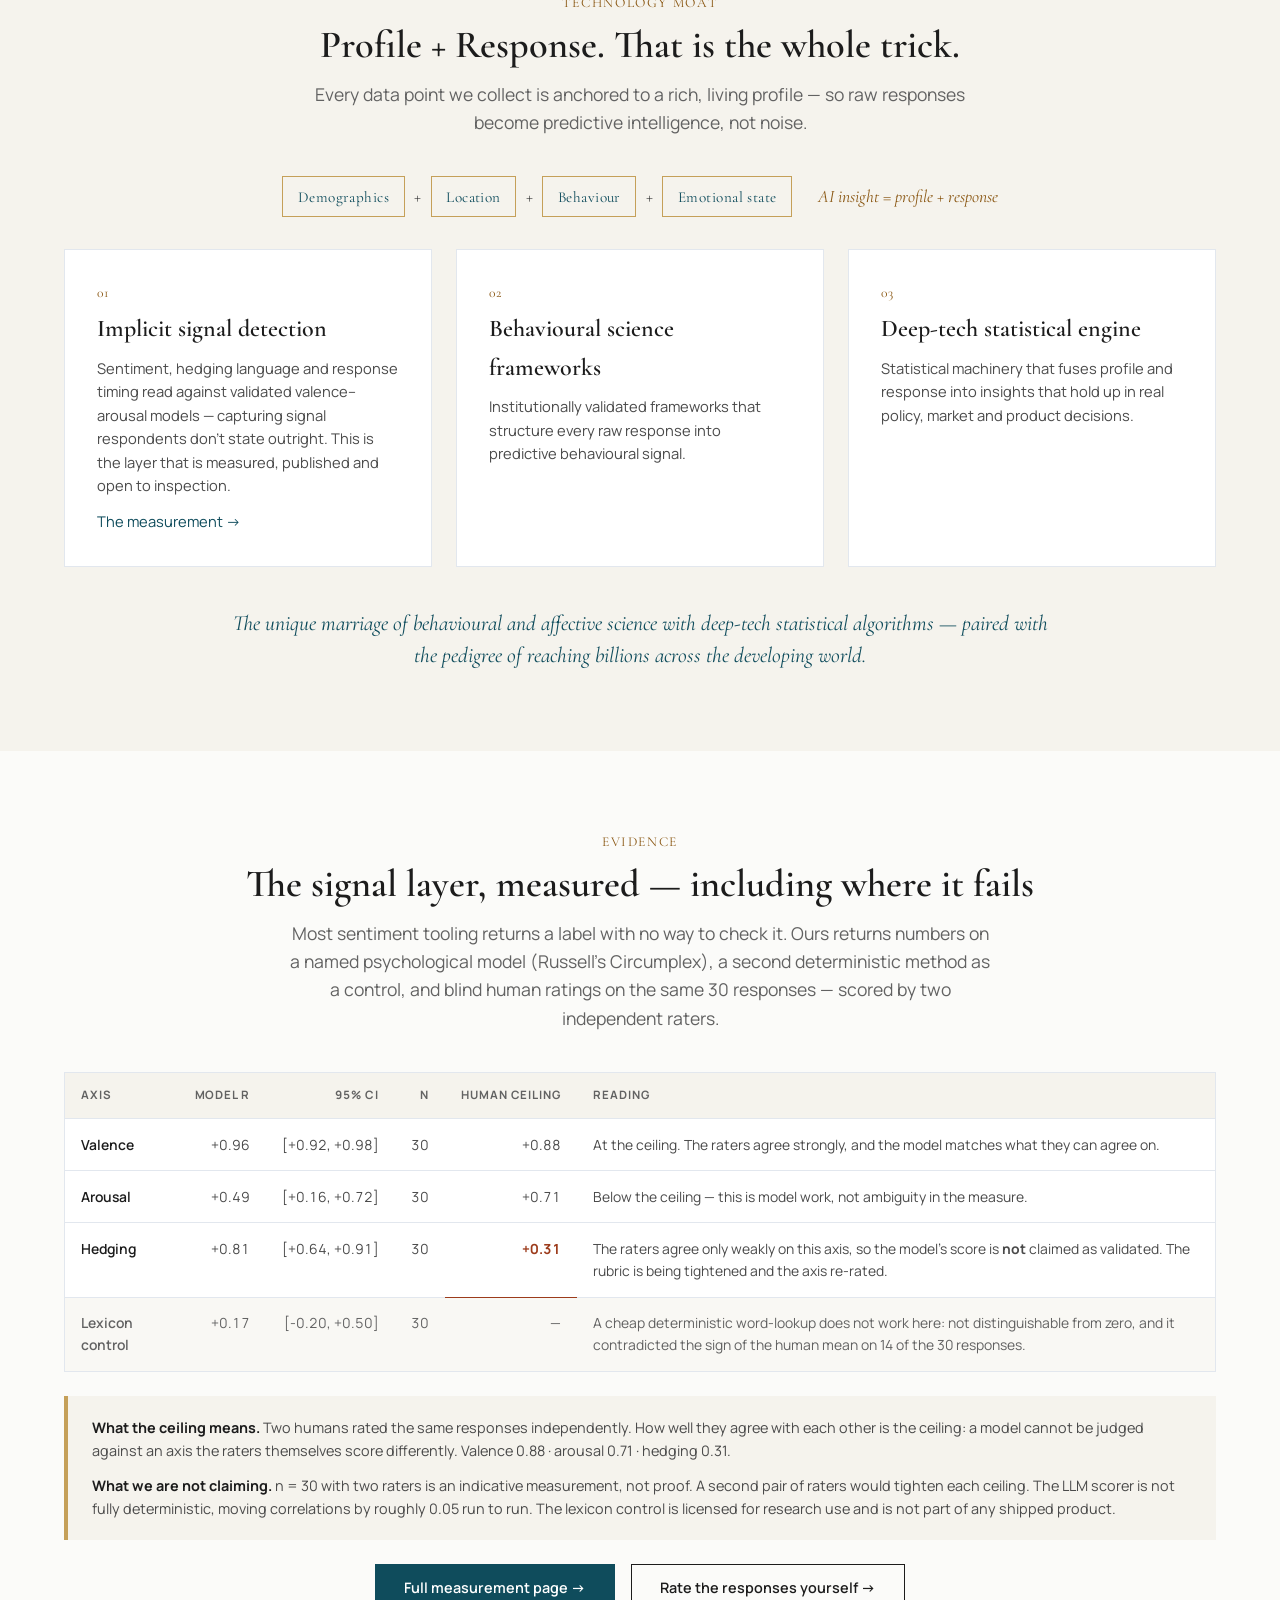
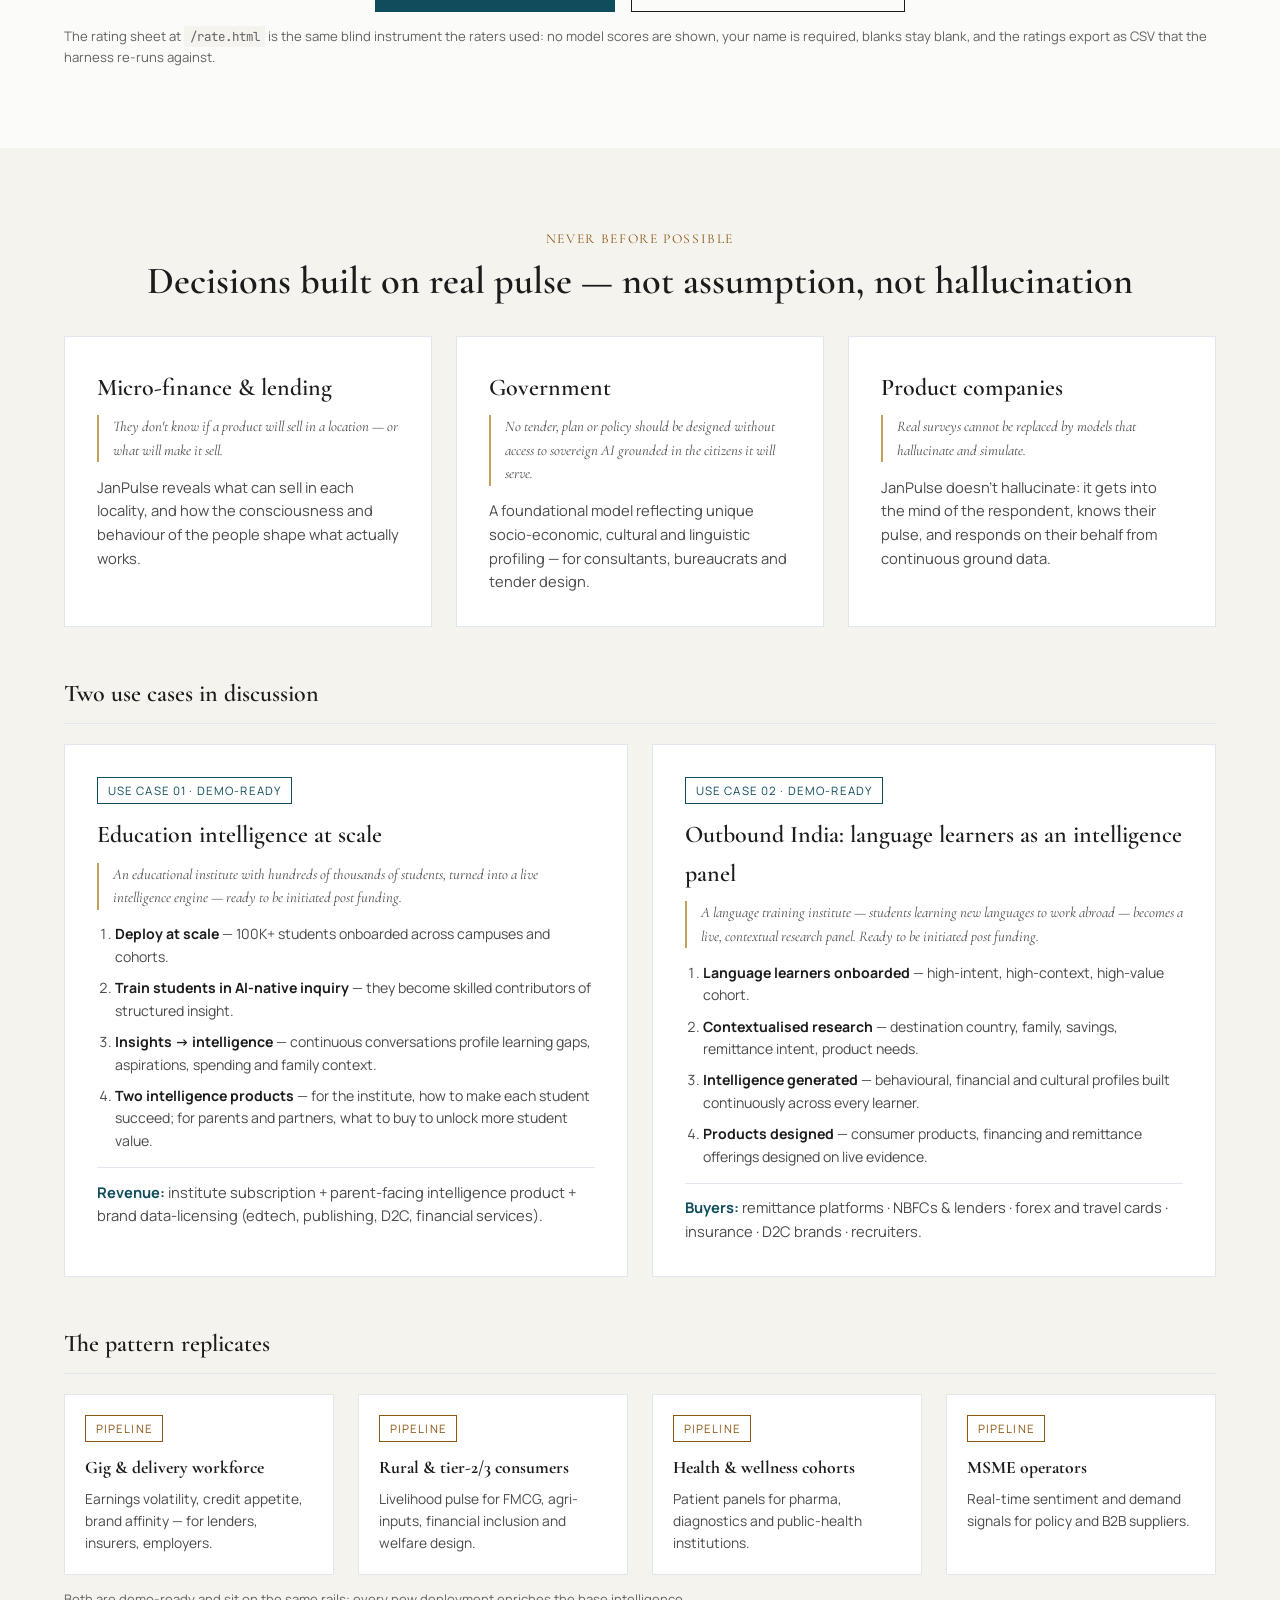
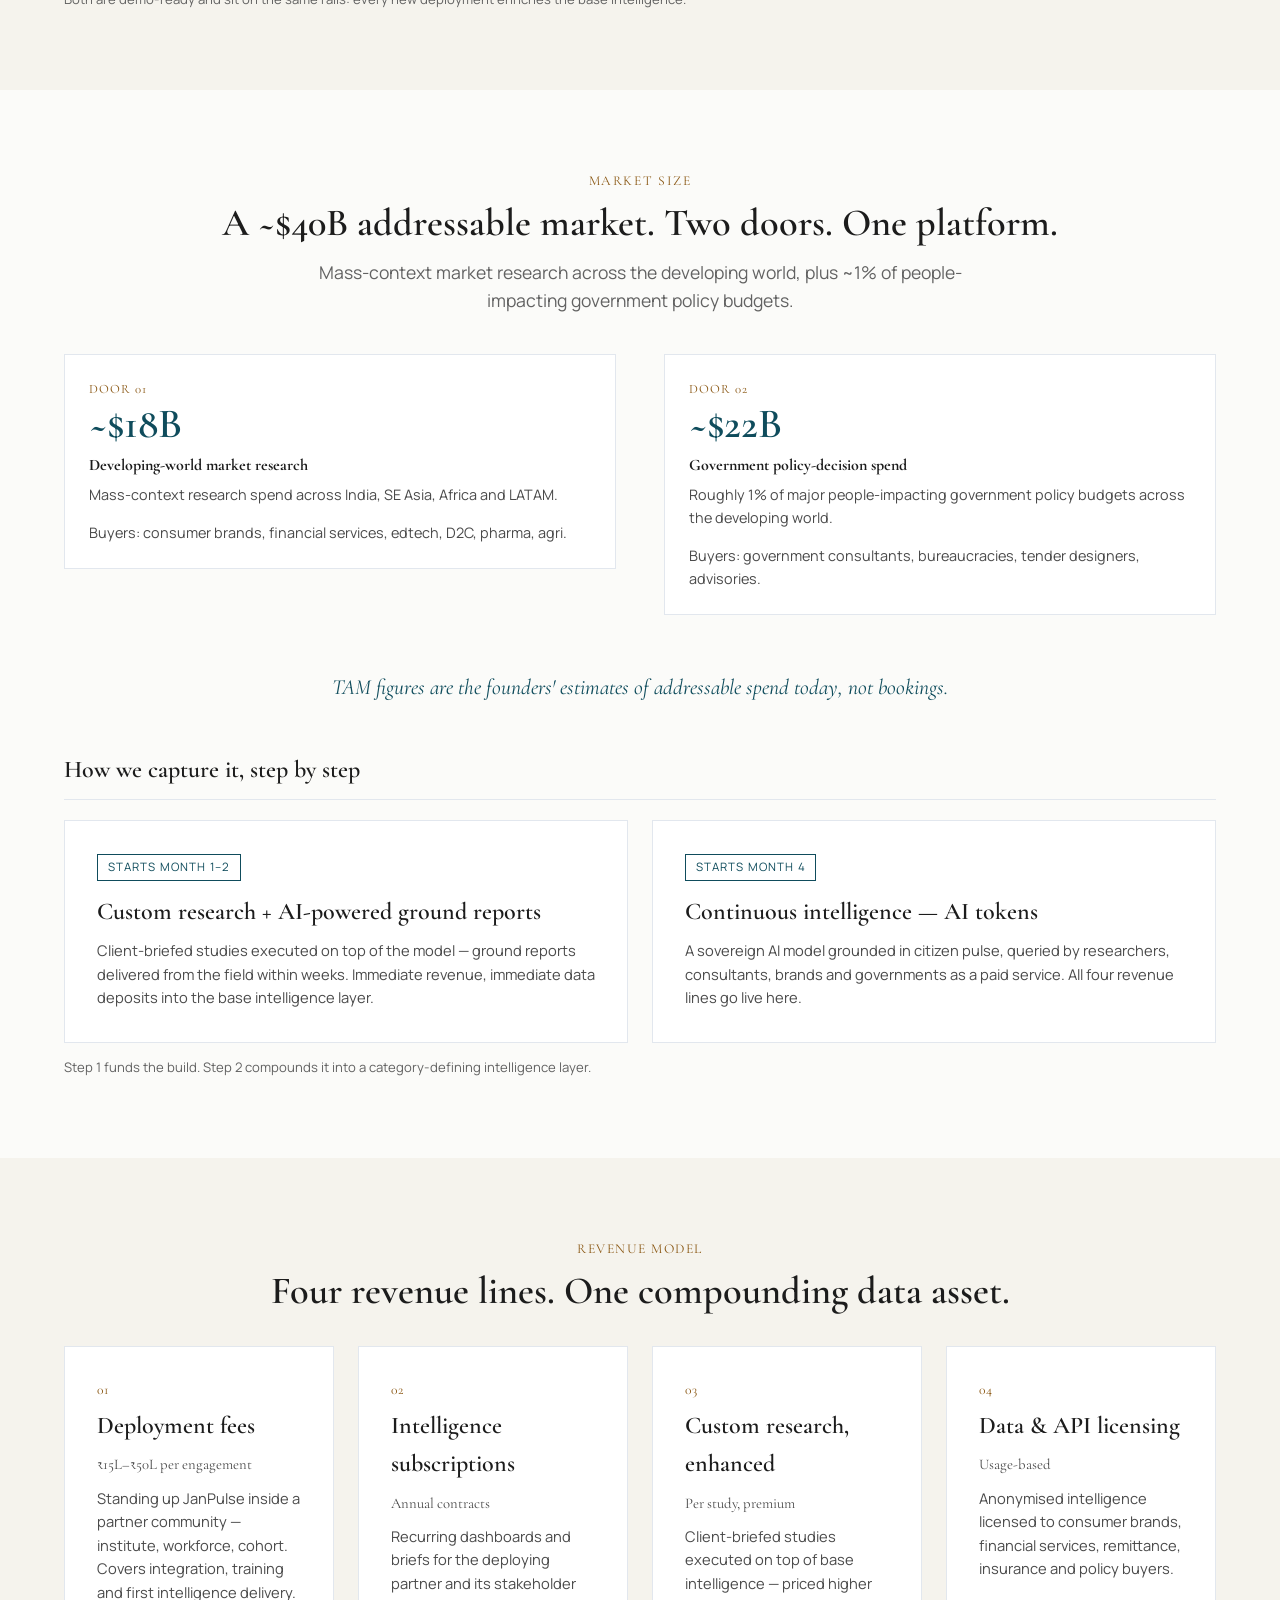
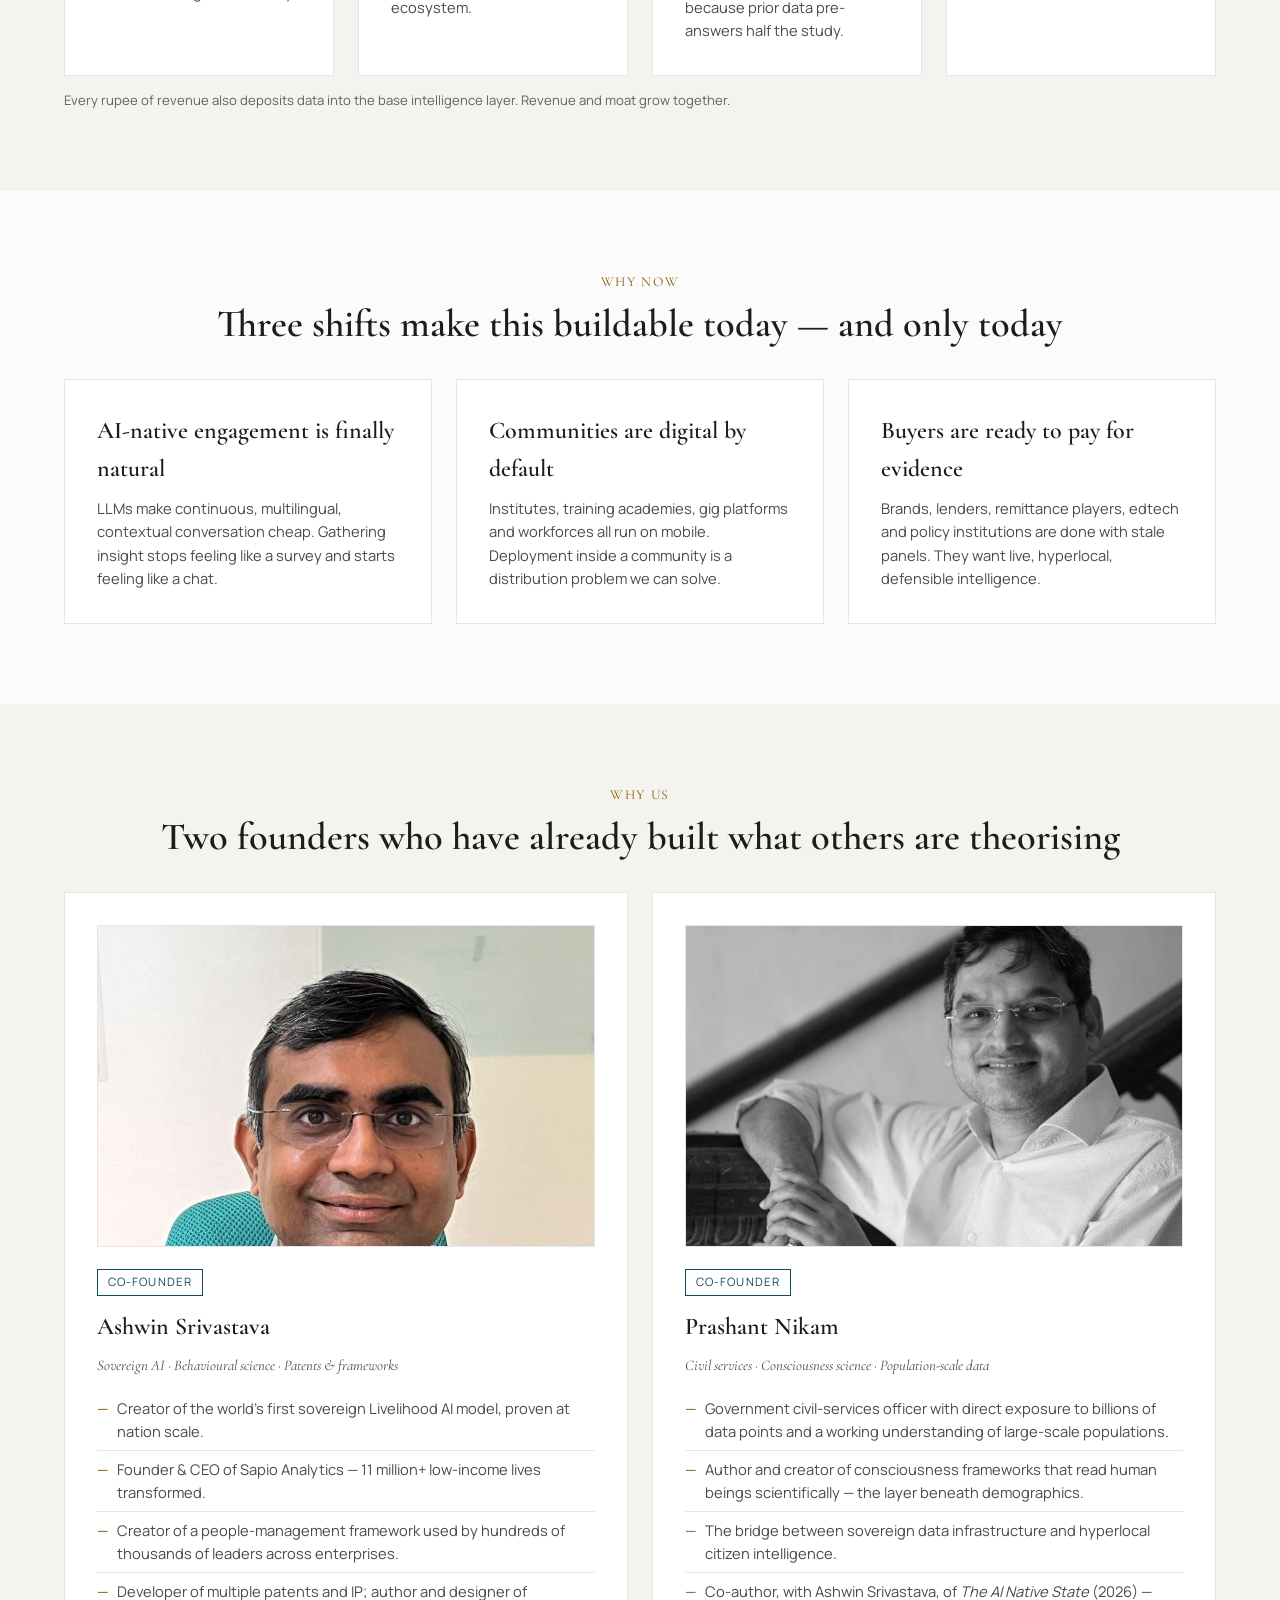
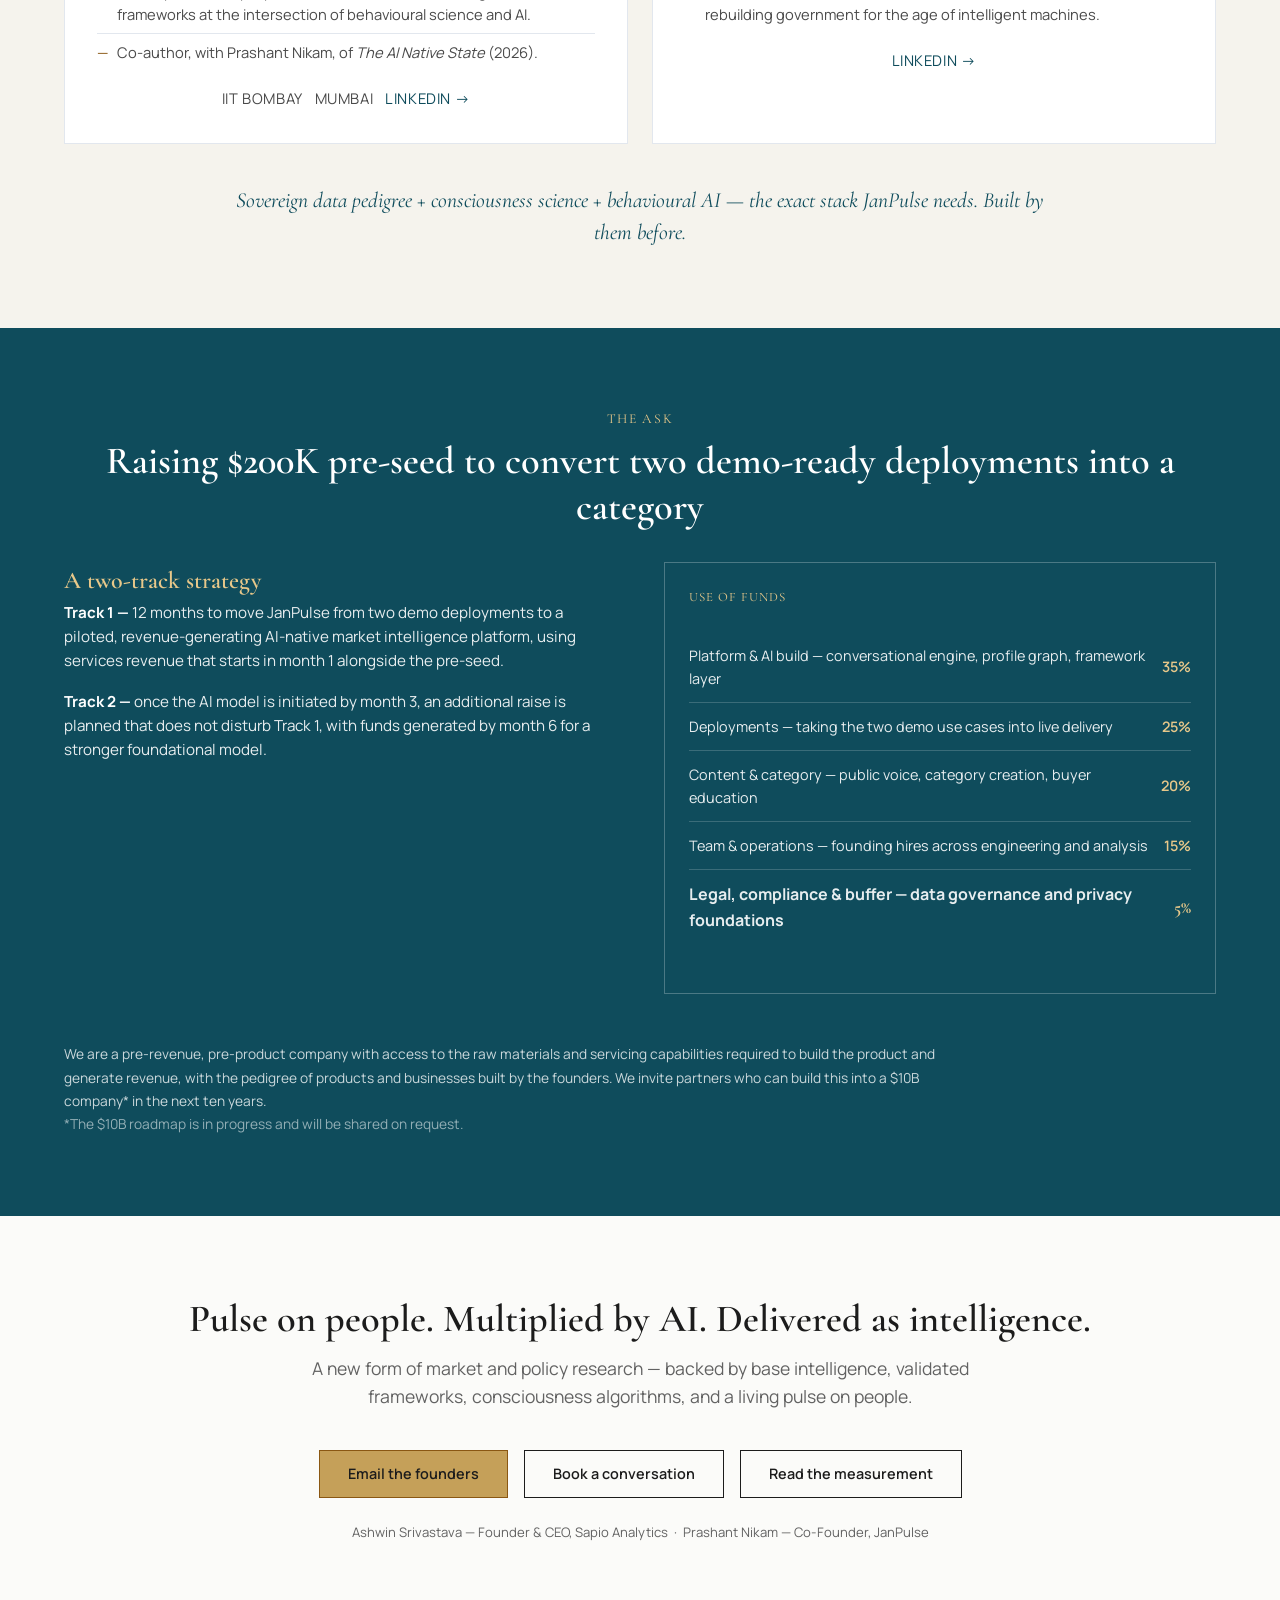
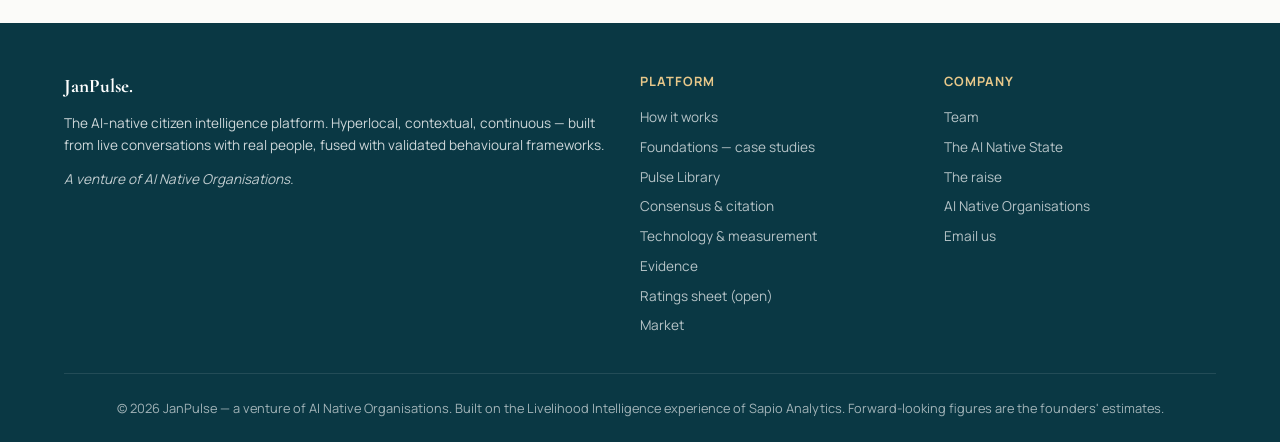
==== commit a4c241a4: "Consensus & Citation layer page: L4 maps and L5 clause checks on real open data Implements the speci" ====
--- a/index.html
+++ b/index.html
@@ -25,6 +25,7 @@
       <a href="#how">How it works</a>
       <a href="/foundations.html">Foundations</a>
       <a href="/library.html">Pulse Library</a>
+      <a href='/consensus.html'>Consensus &amp; Citation</a>
       <a href="/#technology">Technology</a>
       <a href="#evidence">Evidence</a>
       <a href="#market">Market</a>
@@ -746,6 +747,7 @@
         <a href="#how">How it works</a>
         <a href="/foundations.html">Foundations &mdash; case studies</a>
         <a href="/library.html">Pulse Library</a>
+        <a href="/consensus.html">Consensus &amp; citation</a>
         <a href="/technology.html">Technology &amp; measurement</a>
         <a href="#evidence">Evidence</a>
         <a href="/rate.html">Ratings sheet (open)</a>
--- a/janpulse.css
+++ b/janpulse.css
@@ -435,6 +435,17 @@
 }
 .pl-list li p { font-size: 0.92rem; color: rgba(255,255,255,.86); line-height: 1.5; }
 .pl-list li p.pl-meta { font-size: 0.75rem; color: rgba(255,255,255,.5); margin-top: 0.3rem; font-variant-numeric: tabular-nums; }
+.pl-bridge {
+  display: inline-block;
+  margin-top: 0.5rem;
+  font-size: 0.68rem;
+  letter-spacing: 0.1em;
+  text-transform: uppercase;
+  padding: 0.15rem 0.5rem;
+  border: 1px solid currentColor;
+}
+.pl-bridge-yes { color: #e8c88a; }
+.pl-bridge-no { color: rgba(255,255,255,.45); }
 
 /* opinion groups */
 .pl-groups { display: grid; grid-template-columns: repeat(auto-fit, minmax(240px, 1fr)); gap: 1.25rem; margin-top: 1.5rem; }
@@ -474,3 +485,114 @@
   .evidence-table td.pl-cov-age { display: none; }
   .evidence-table th, .evidence-table td { padding: 0.7rem 0.6rem; }
 }
+
+/* ===== Consensus & Citation layer (consensus.html) =====
+   Status chips, run statistics, statement rows, clause checker, metric row. */
+
+.pl-chip {
+  display: inline-block;
+  font-size: 0.66rem;
+  letter-spacing: 0.1em;
+  text-transform: uppercase;
+  padding: 0.15rem 0.5rem;
+  border: 1px solid currentColor;
+  white-space: nowrap;
+}
+.pl-chip-built, .pl-chip-measured { color: var(--color-teal); }
+.pl-chip-partial { color: var(--color-gold-ink); }
+.pl-chip-pending { color: var(--color-ink-muted); }
+
+/* run statistics band */
+.pl-stat-row {
+  display: grid;
+  grid-template-columns: repeat(auto-fit, minmax(180px, 1fr));
+  gap: 1.25rem;
+  margin: 2rem 0 0;
+  padding-top: 1.5rem;
+  border-top: 1px solid rgba(255,255,255,.15);
+}
+.pl-stat-value { font-family: var(--font-serif); font-size: 2.1rem; color: #fff; line-height: 1.1; }
+.pl-stat-label { font-size: 0.7rem; letter-spacing: 0.12em; text-transform: uppercase; color: rgba(255,255,255,.55); margin-top: 0.35rem; }
+.pl-stat-sub { font-size: 0.78rem; color: rgba(255,255,255,.6); margin-top: 0.35rem; }
+
+/* statement rows on the dark sections */
+.pl-items { margin-top: 1rem; max-width: 88ch; }
+.pl-item-row {
+  display: grid;
+  grid-template-columns: 4.5rem minmax(0, 1fr);
+  gap: 1rem;
+  padding: 0.85rem 0;
+  border-bottom: 1px solid rgba(255,255,255,.12);
+}
+.pl-item-row:last-child { border-bottom: none; }
+.pl-item-body p.pl-item-text { font-size: 0.92rem; color: rgba(255,255,255,.9); line-height: 1.5; }
+.pl-item-row .pl-meta { font-size: 0.75rem; color: rgba(255,255,255,.5); margin-top: 0.3rem; font-variant-numeric: tabular-nums; }
+.pl-item-row .pl-item-id { color: rgba(255,255,255,.45); }
+
+/* group-defining columns */
+.pl-gd { display: grid; grid-template-columns: repeat(auto-fit, minmax(300px, 1fr)); gap: 2.5rem; margin-top: 1.5rem; }
+.pl-gd-row { padding: 0.7rem 0; border-bottom: 1px solid var(--color-slate-soft); }
+.pl-gd-row:last-child { border-bottom: none; }
+.pl-gd-row .pl-item-text { font-size: 0.9rem; color: var(--color-ink-secondary); line-height: 1.5; }
+.pl-gd-row .pl-meta { font-size: 0.74rem; color: var(--color-ink-muted); margin-top: 0.25rem; font-variant-numeric: tabular-nums; }
+
+/* clause checker */
+.pl-clauses { display: grid; gap: 1.25rem; margin-top: 2rem; }
+.pl-clause {
+  background: var(--color-white);
+  border: 1px solid var(--color-slate-soft);
+  border-left: 3px solid var(--color-teal);
+  padding: 1.25rem 1.4rem;
+}
+.pl-clause-unsupported { border-left-color: #9c3b1b; }
+.pl-clause-head { display: flex; align-items: center; gap: 0.75rem; flex-wrap: wrap; margin-bottom: 0.6rem; }
+.pl-clause-id { font-family: var(--font-mono); font-size: 0.75rem; color: var(--color-ink-muted); }
+.pl-clause-type {
+  font-size: 0.66rem; letter-spacing: 0.1em; text-transform: uppercase;
+  color: var(--color-teal); border: 1px solid currentColor; padding: 0.1rem 0.45rem;
+}
+.pl-verdict {
+  margin-left: auto; font-size: 0.68rem; letter-spacing: 0.1em; text-transform: uppercase;
+  padding: 0.15rem 0.5rem; border: 1px solid currentColor;
+}
+.pl-verdict-supported { color: var(--color-teal); }
+.pl-verdict-unsupported { color: #9c3b1b; }
+.pl-clause-text { font-family: var(--font-serif); font-size: 1.1rem; color: var(--color-ink); line-height: 1.55; }
+
+.pl-checks { display: flex; flex-wrap: wrap; gap: 0.4rem; margin-top: 0.9rem; }
+.pl-check {
+  font-family: var(--font-mono); font-size: 0.7rem; padding: 0.12rem 0.4rem;
+  border: 1px solid currentColor;
+}
+.pl-check-pass { color: var(--color-teal); }
+.pl-check-fail { color: #9c3b1b; background: rgba(156,59,27,.06); }
+.pl-check-na { color: var(--color-slate); }
+.pl-check-notrun { color: var(--color-gold-ink); }
+
+.pl-reasons { list-style: none; margin: 0.85rem 0 0; }
+.pl-reasons li {
+  font-size: 0.82rem; color: #9c3b1b; padding-left: 1rem; position: relative; line-height: 1.5;
+}
+.pl-reasons li::before { content: "—"; position: absolute; left: 0; }
+
+.pl-evidence { margin-top: 0.9rem; padding-top: 0.8rem; border-top: 1px dashed var(--color-slate-soft); }
+.pl-evidence-line { font-family: var(--font-mono); font-size: 0.7rem; color: var(--color-ink-muted); }
+.pl-evidence-content { font-size: 0.82rem; color: var(--color-ink-secondary); margin-top: 0.2rem; line-height: 1.5; }
+
+/* metrics band */
+.pl-metric-row {
+  display: grid;
+  grid-template-columns: repeat(auto-fit, minmax(170px, 1fr));
+  gap: 1.25rem;
+  margin-top: 2rem;
+  padding-top: 1.5rem;
+  border-top: 1px solid var(--color-slate-soft);
+}
+.pl-metric-value { font-family: var(--font-serif); font-size: 2rem; color: var(--color-teal); line-height: 1.15; }
+.pl-metric-label { font-size: 0.7rem; letter-spacing: 0.12em; text-transform: uppercase; color: var(--color-ink-muted); margin-top: 0.3rem; }
+.pl-metric-sub { font-size: 0.78rem; color: var(--color-ink-muted); margin-top: 0.35rem; line-height: 1.45; }
+
+@media (max-width: 700px) {
+  .pl-item-row { grid-template-columns: 1fr; gap: 0.25rem; }
+  .pl-stat-value, .pl-metric-value { font-size: 1.6rem; }
+}
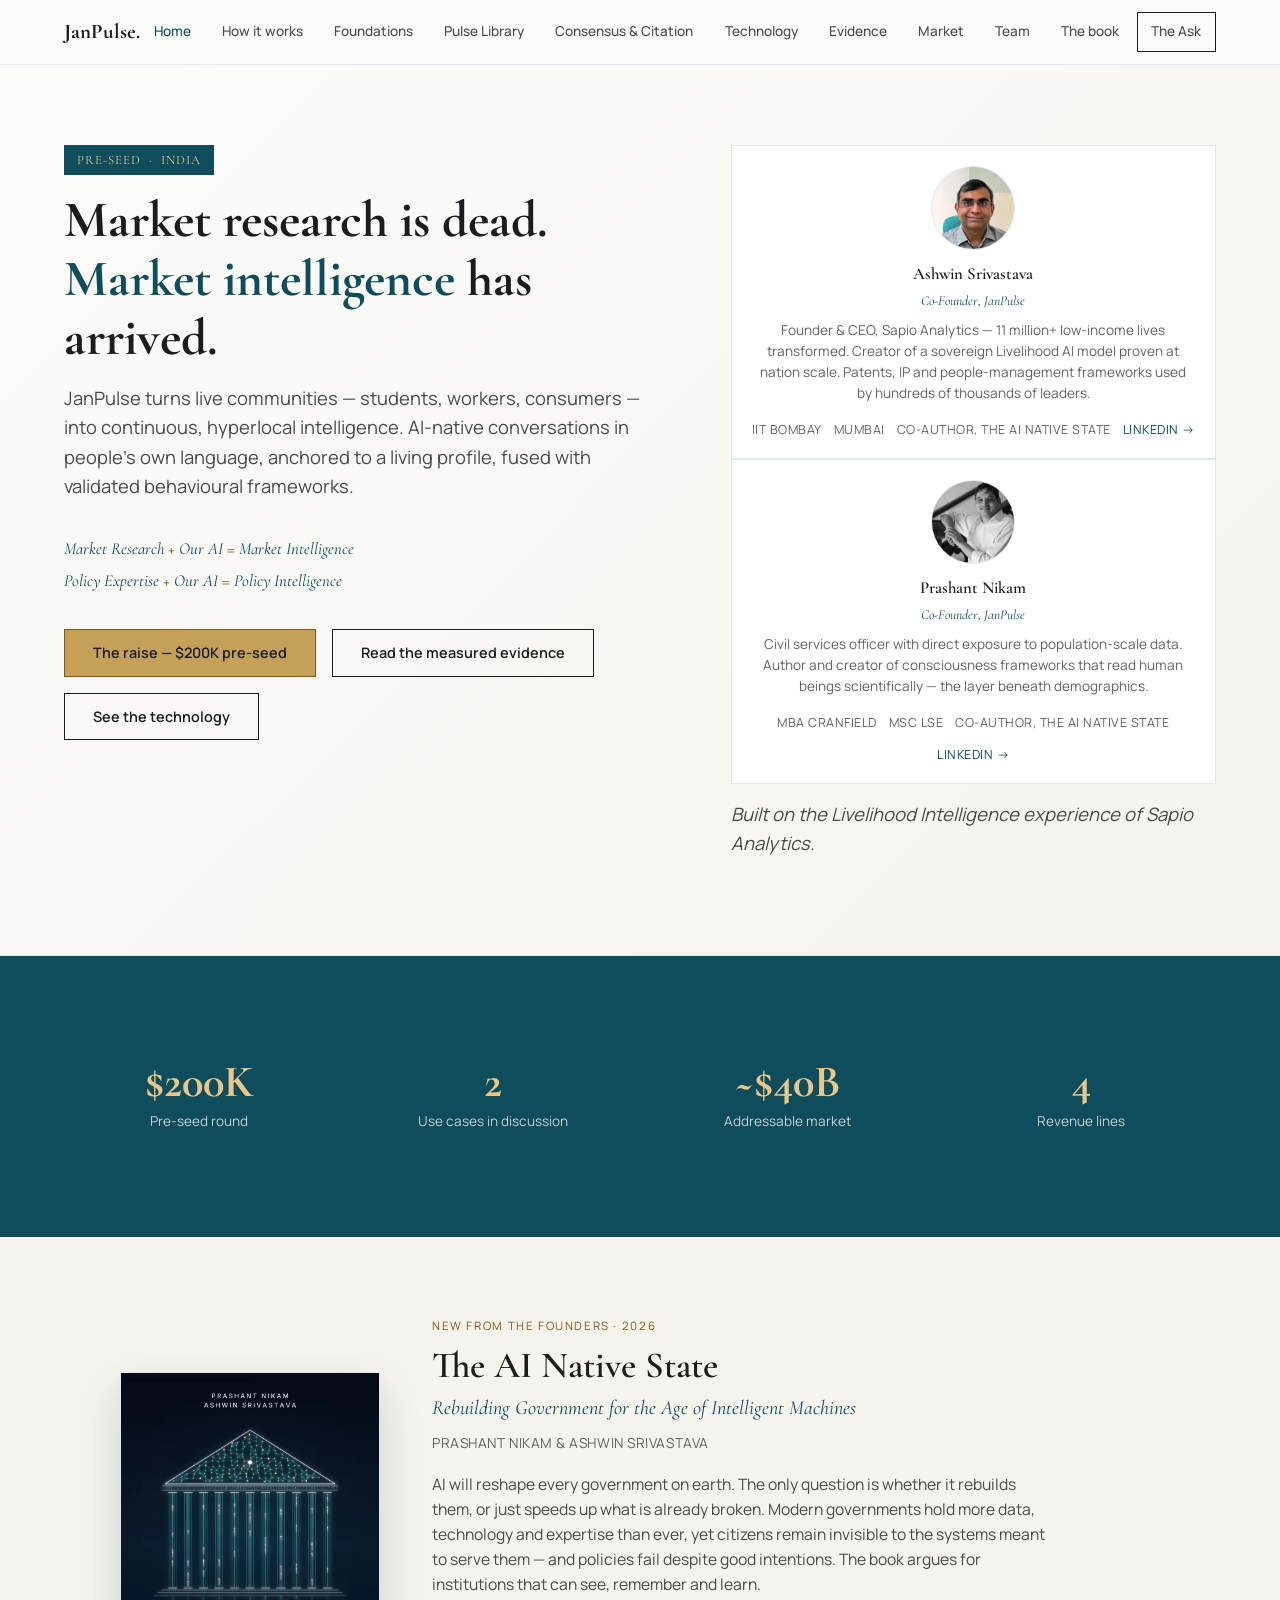
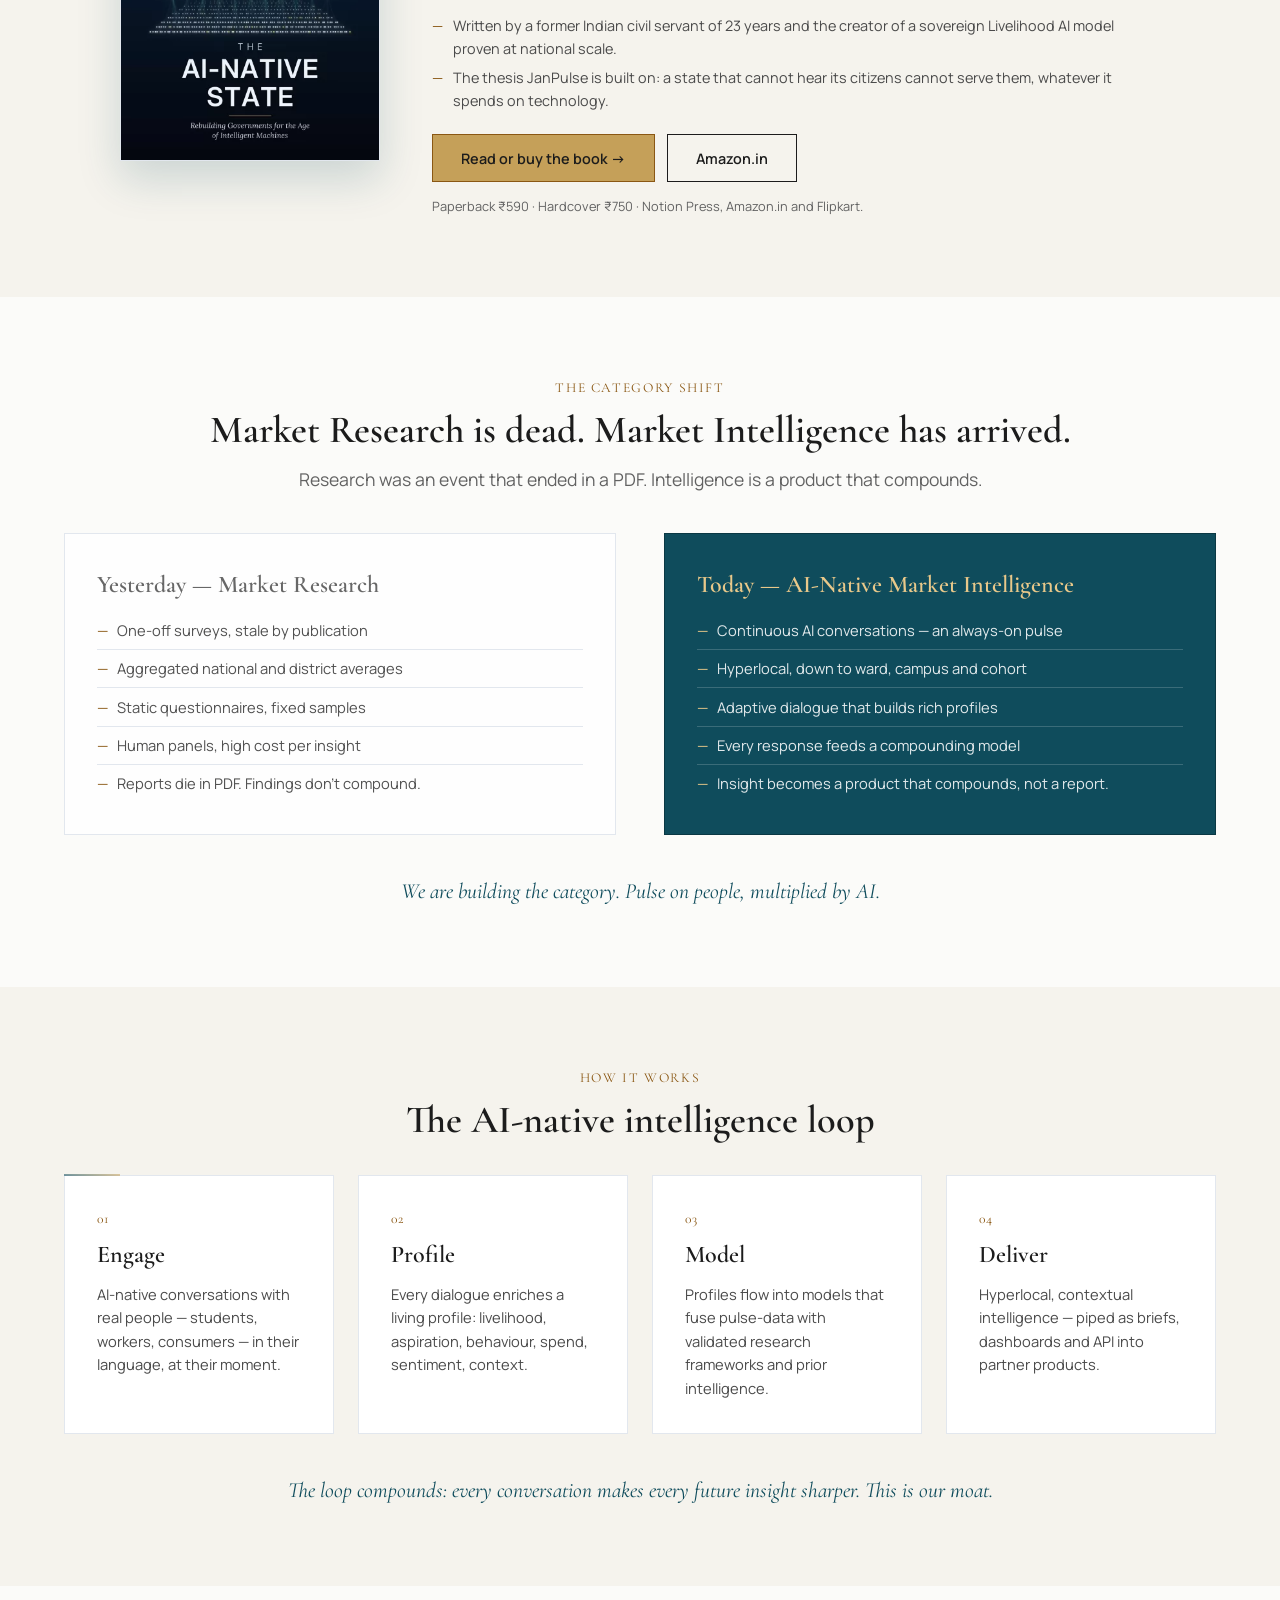
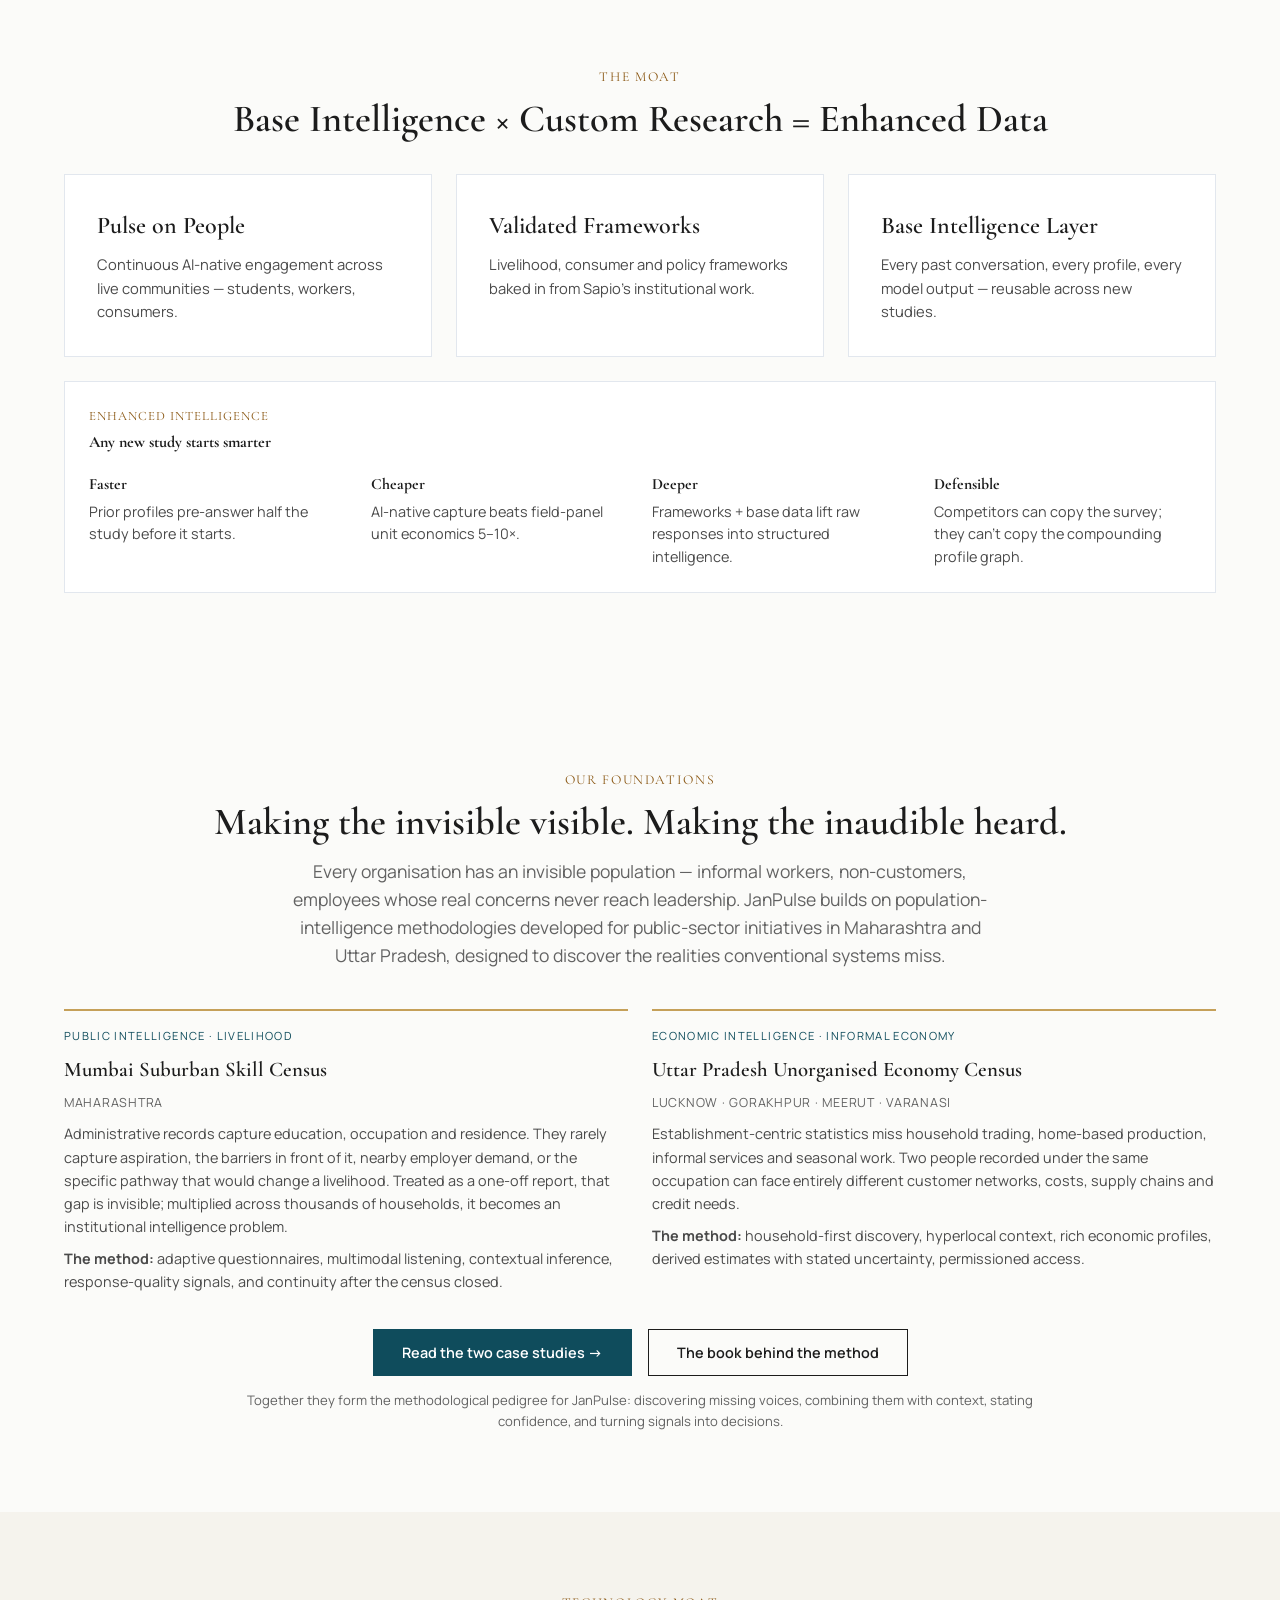
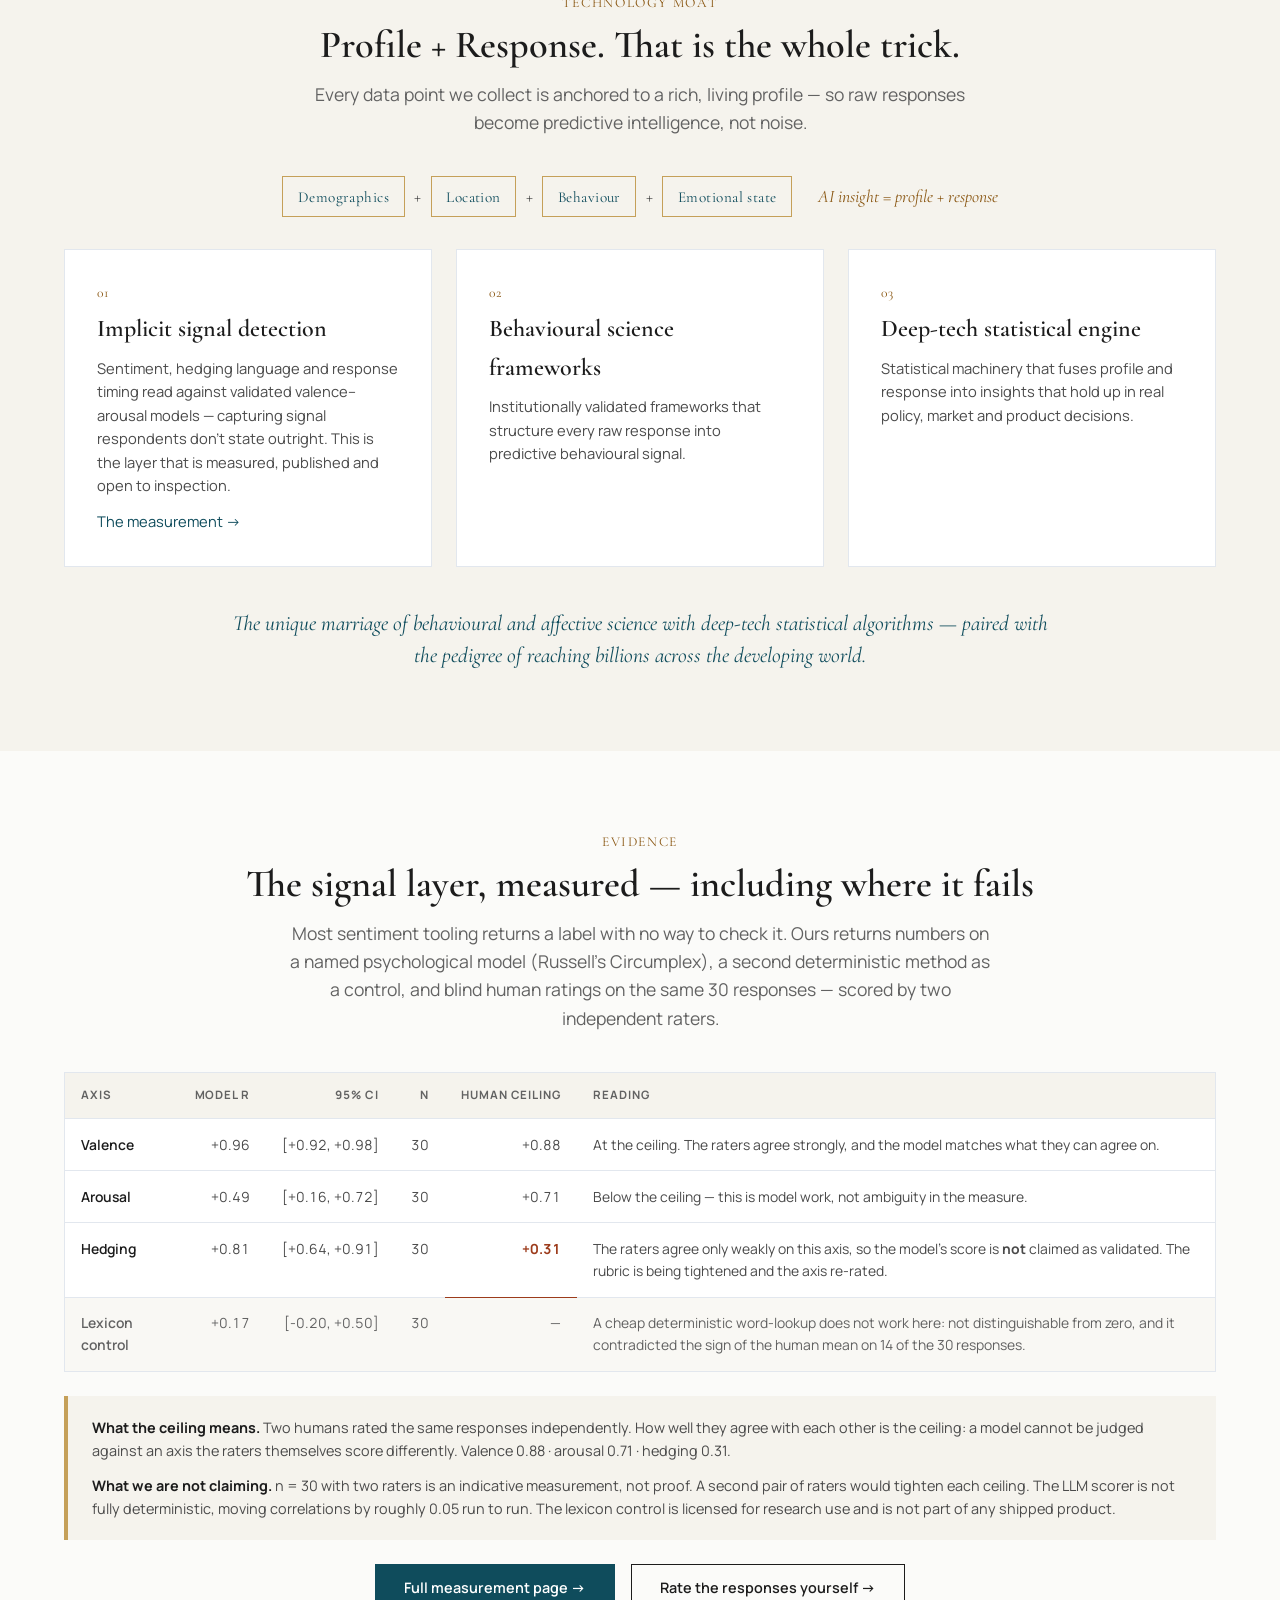
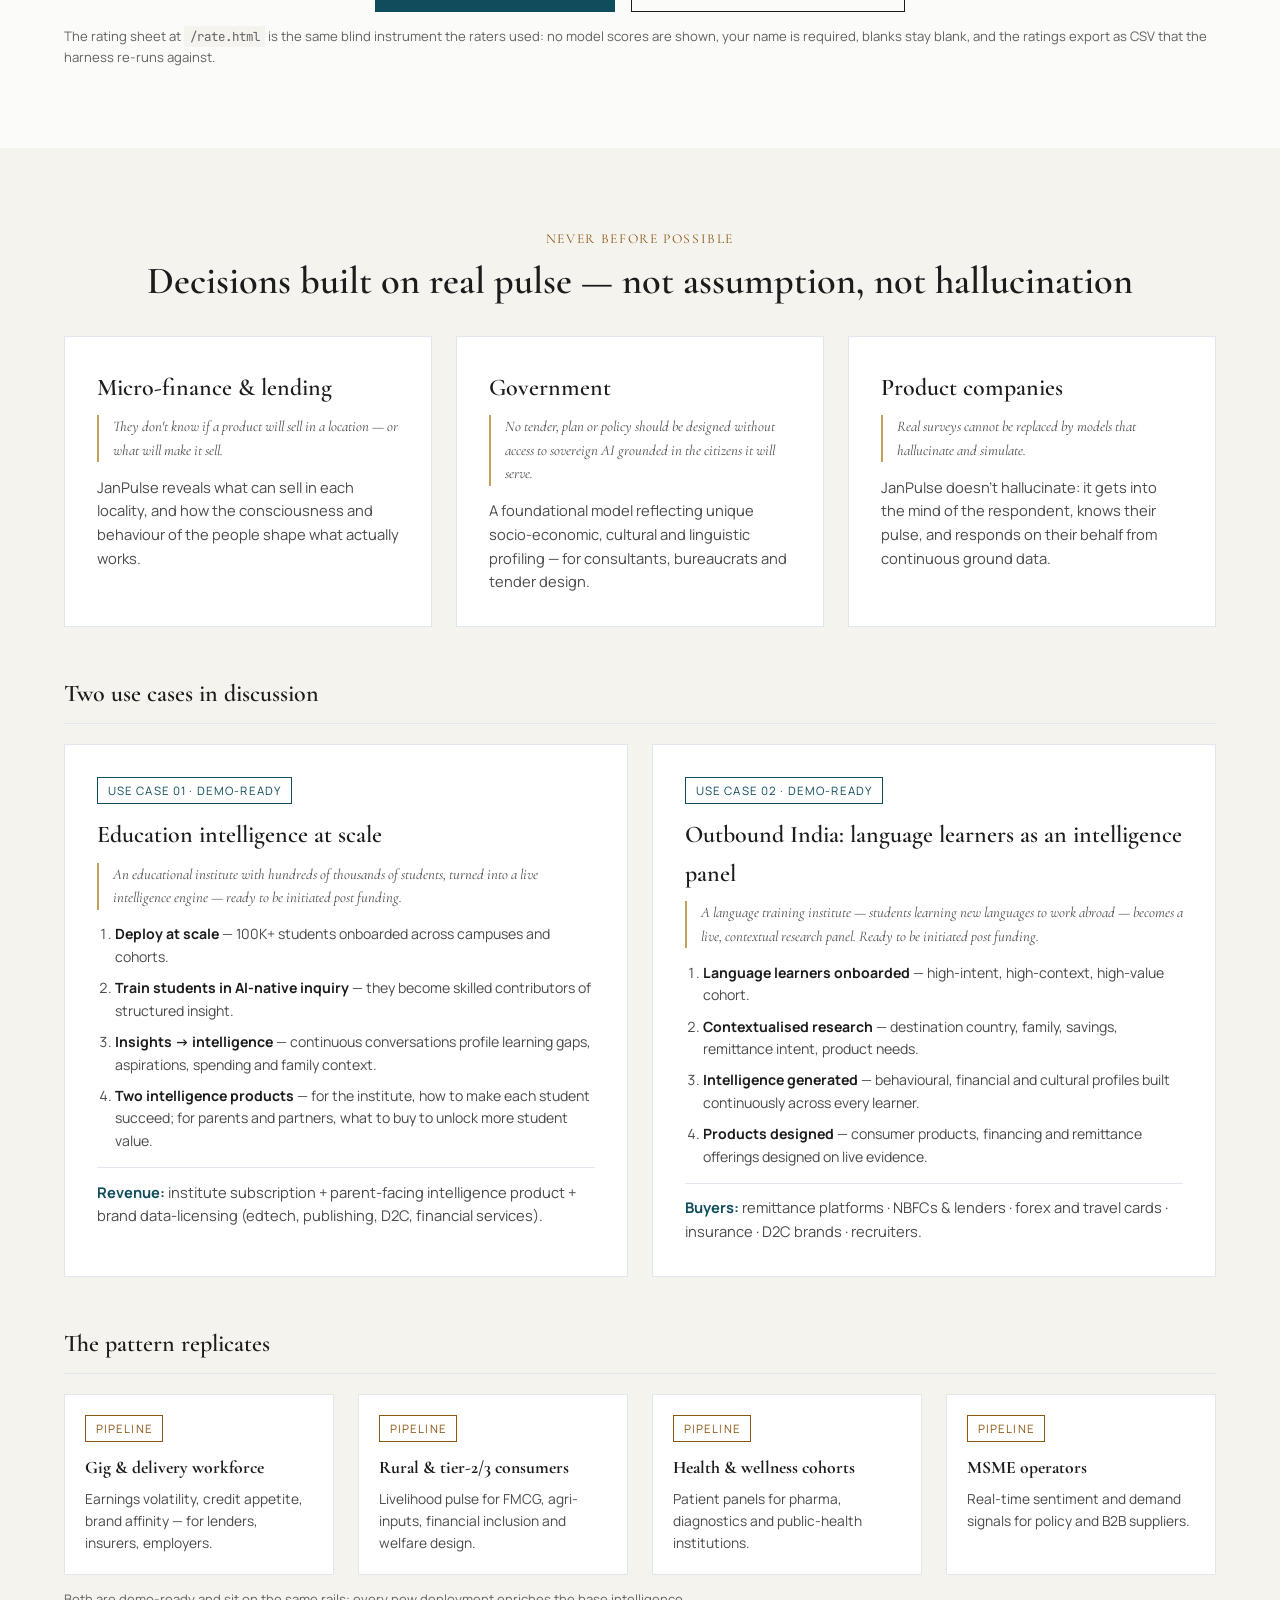
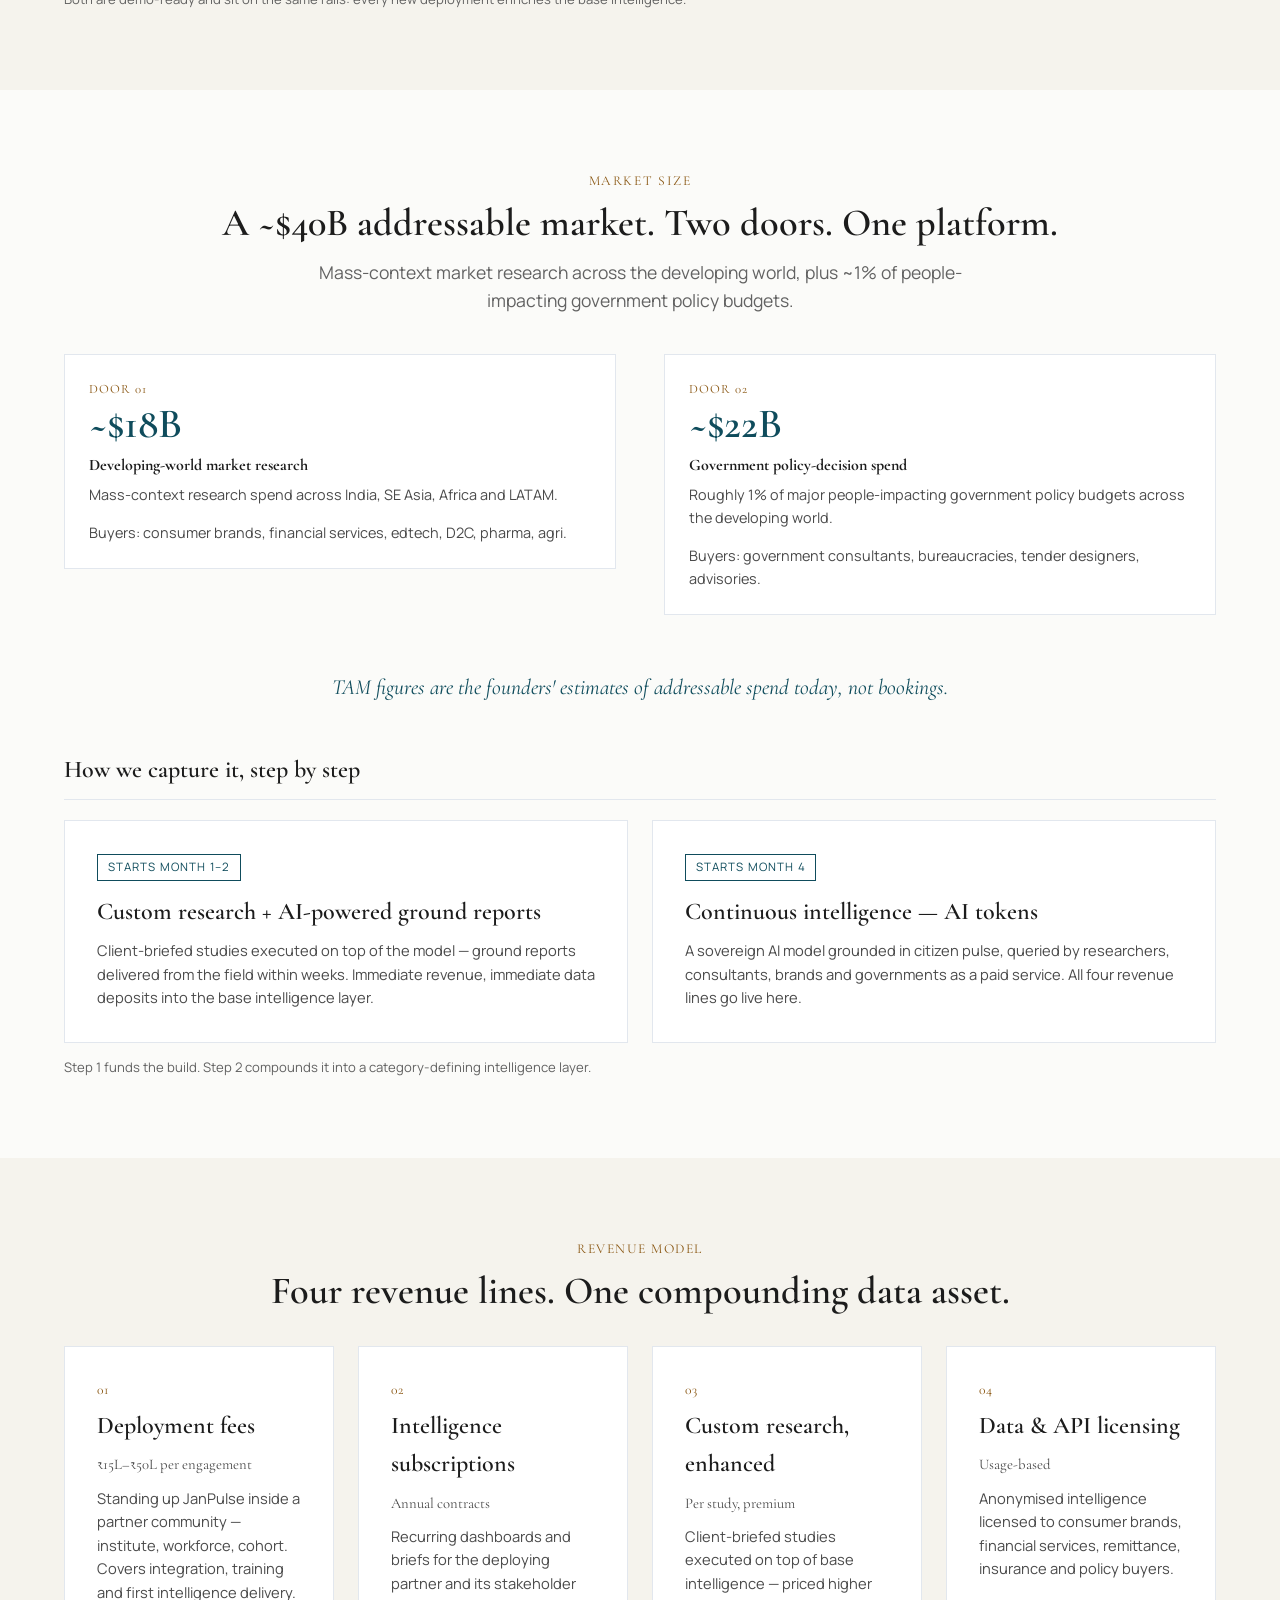
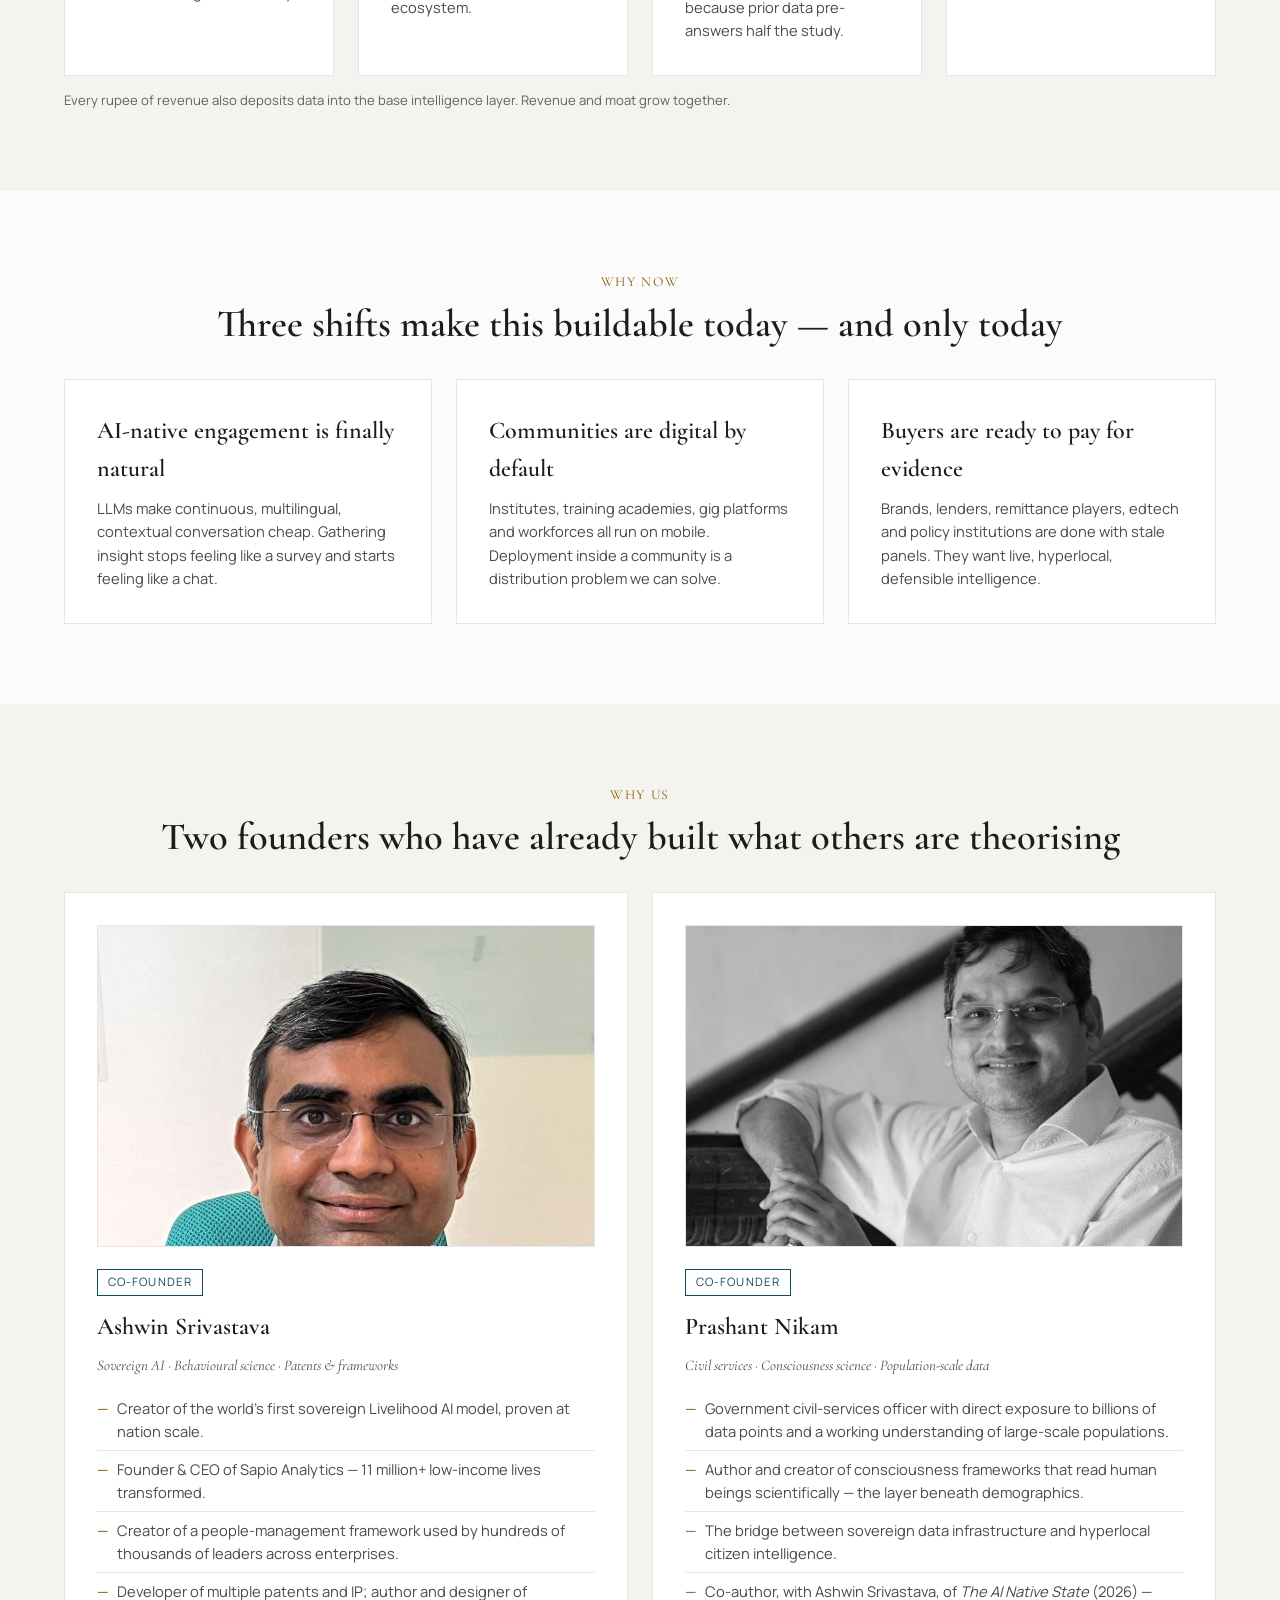
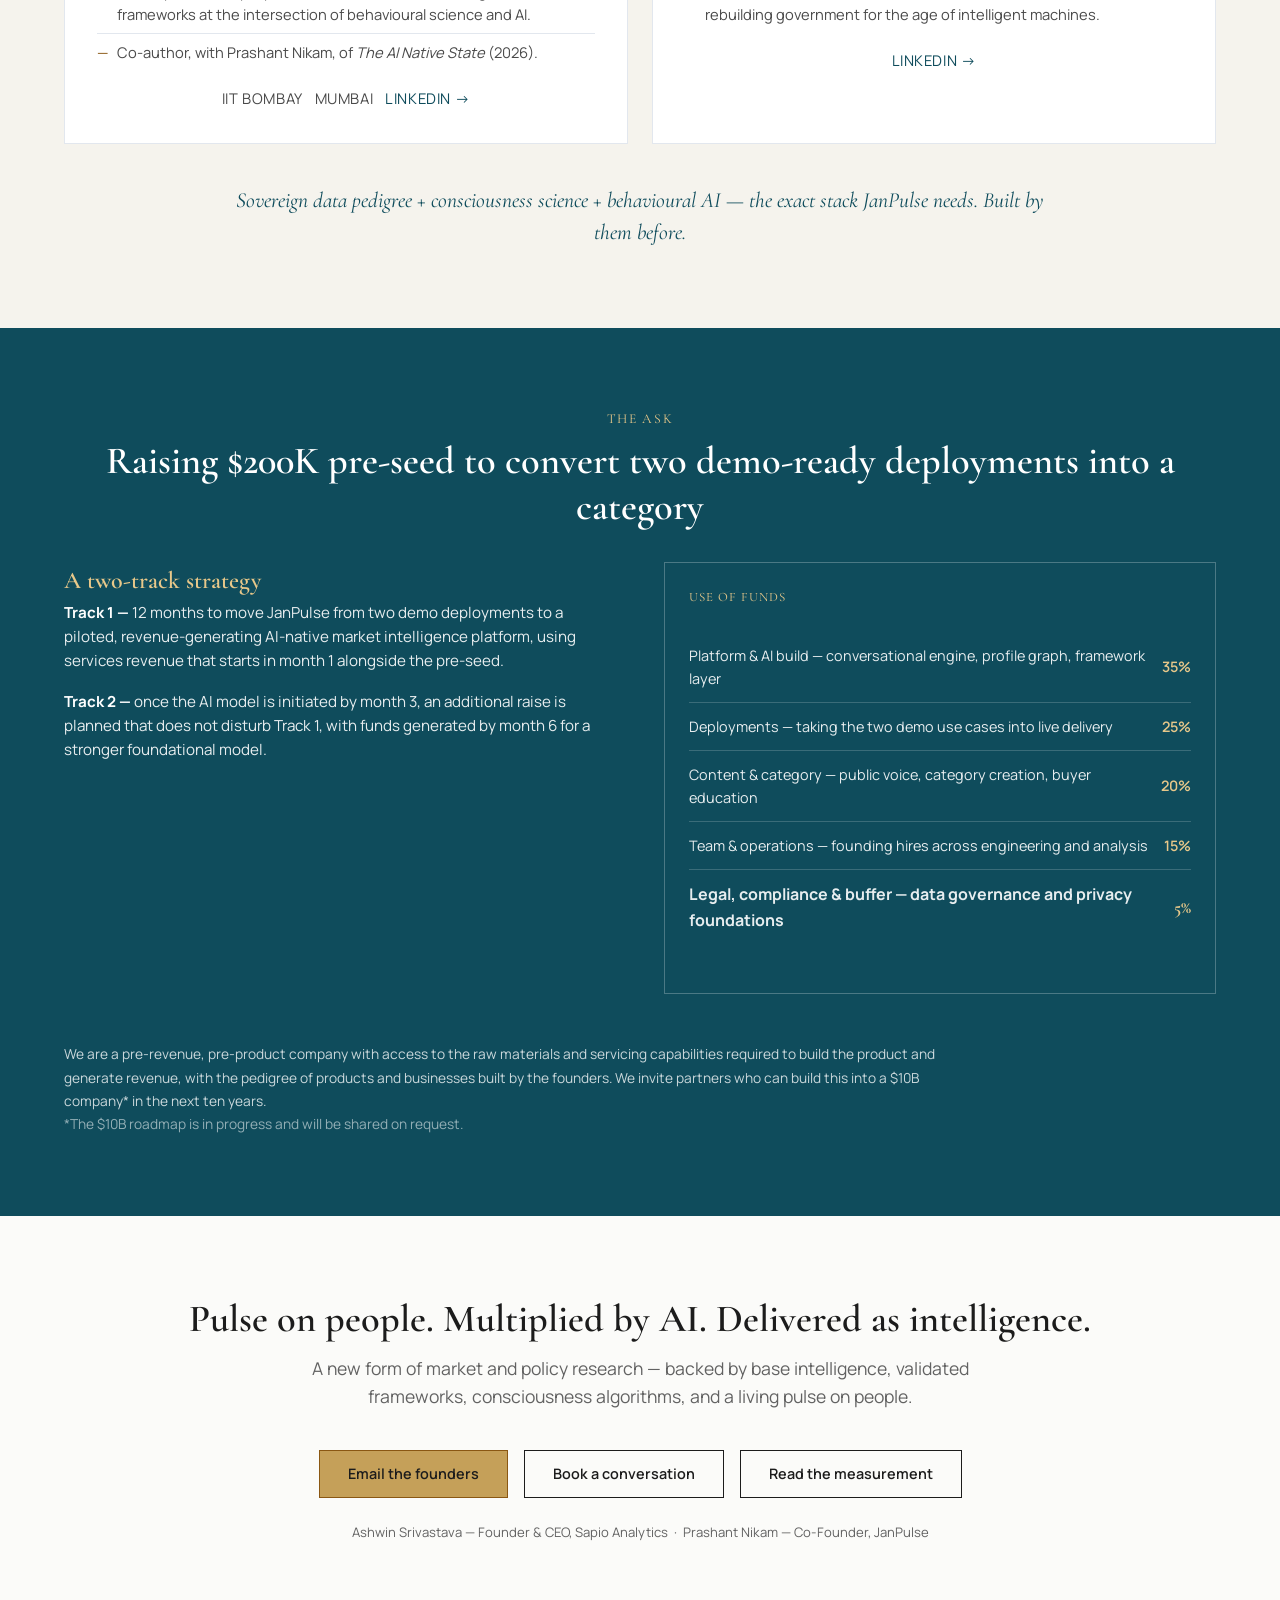
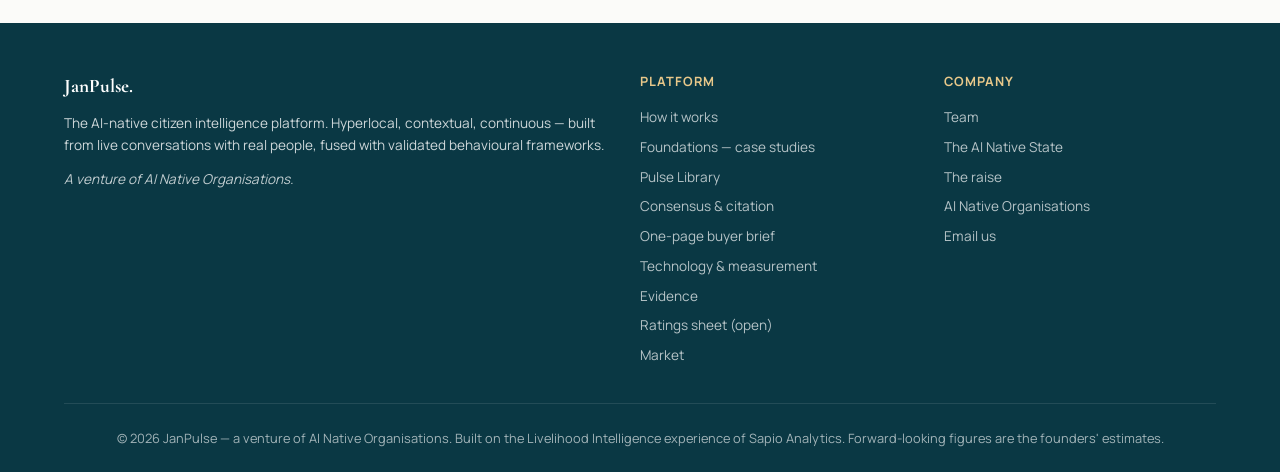
==== commit 4159d965: "One-page buyer brief: deliverables, indicative fees, what we do not claim Print-first A4 sheet (brie" ====
--- a/index.html
+++ b/index.html
@@ -748,6 +748,7 @@
         <a href="/foundations.html">Foundations &mdash; case studies</a>
         <a href="/library.html">Pulse Library</a>
         <a href="/consensus.html">Consensus &amp; citation</a>
+        <a href="/brief.html">One-page buyer brief</a>
         <a href="/technology.html">Technology &amp; measurement</a>
         <a href="#evidence">Evidence</a>
         <a href="/rate.html">Ratings sheet (open)</a>
